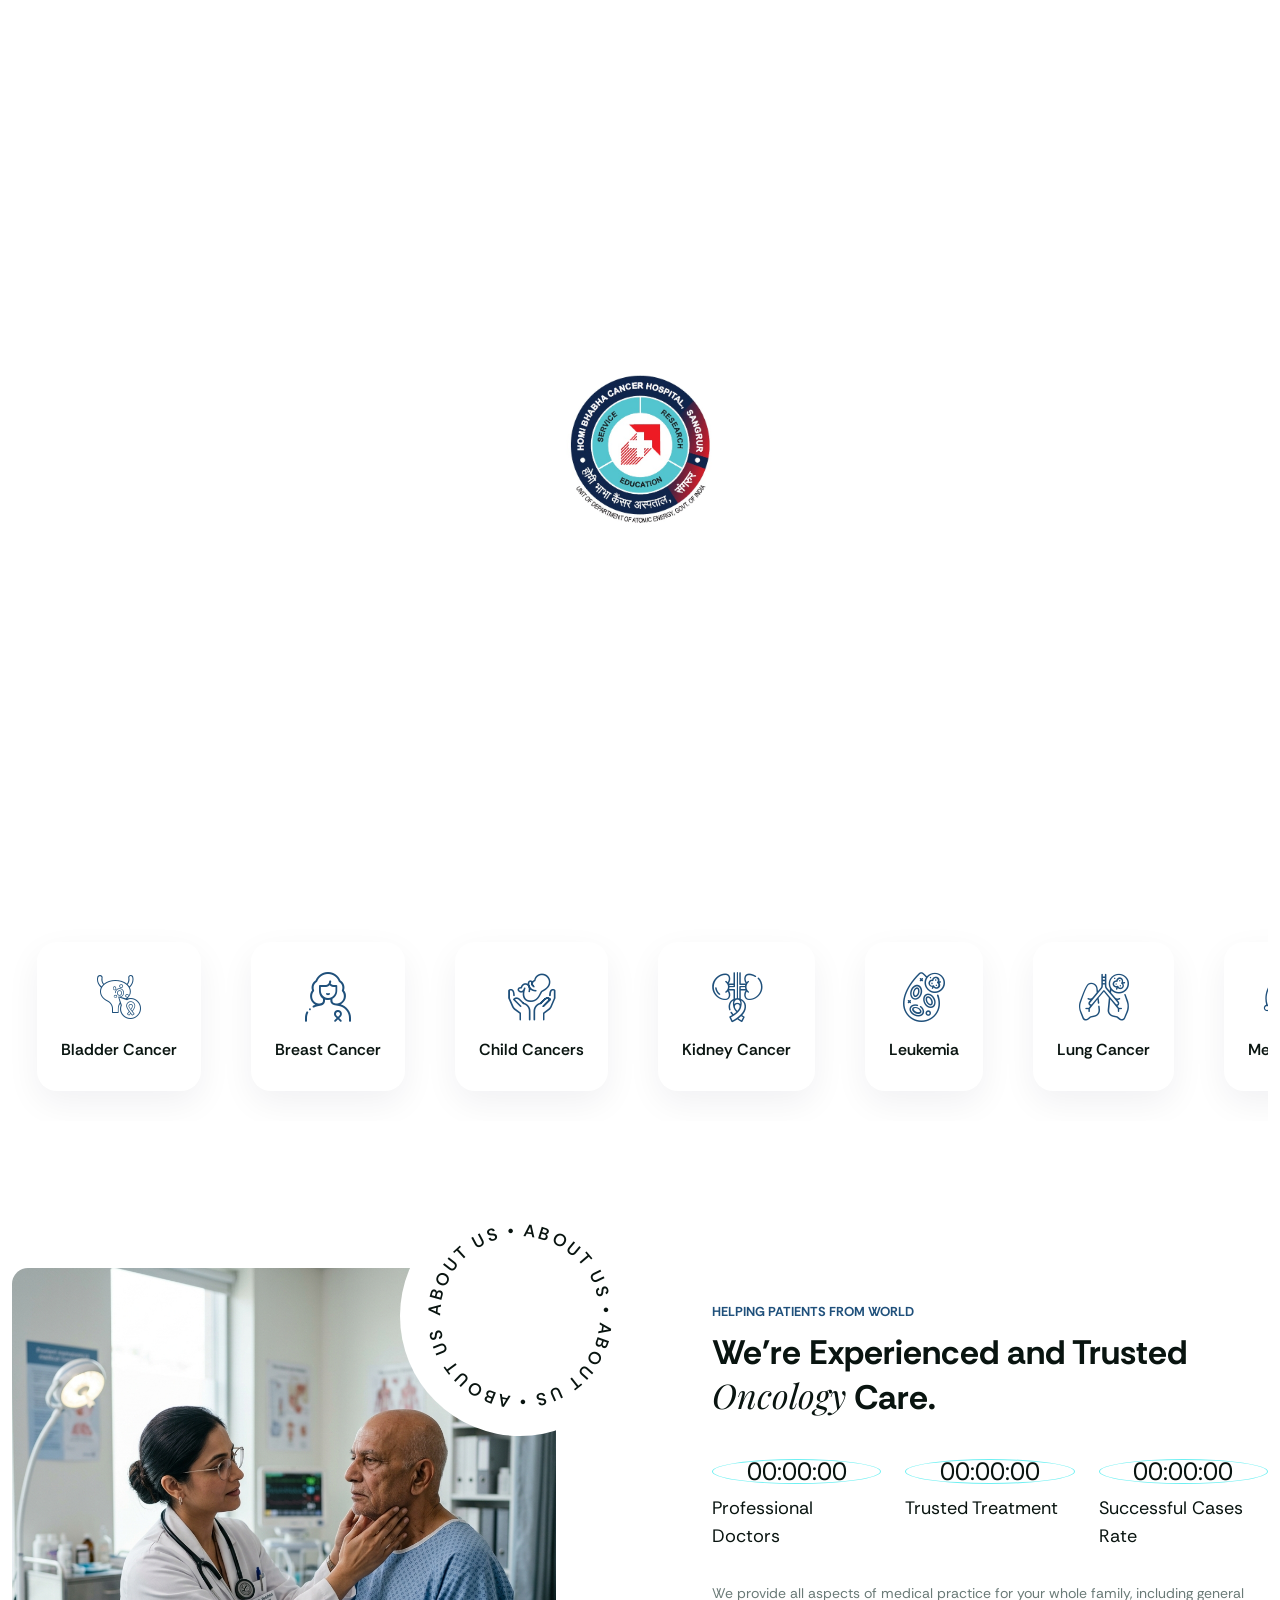
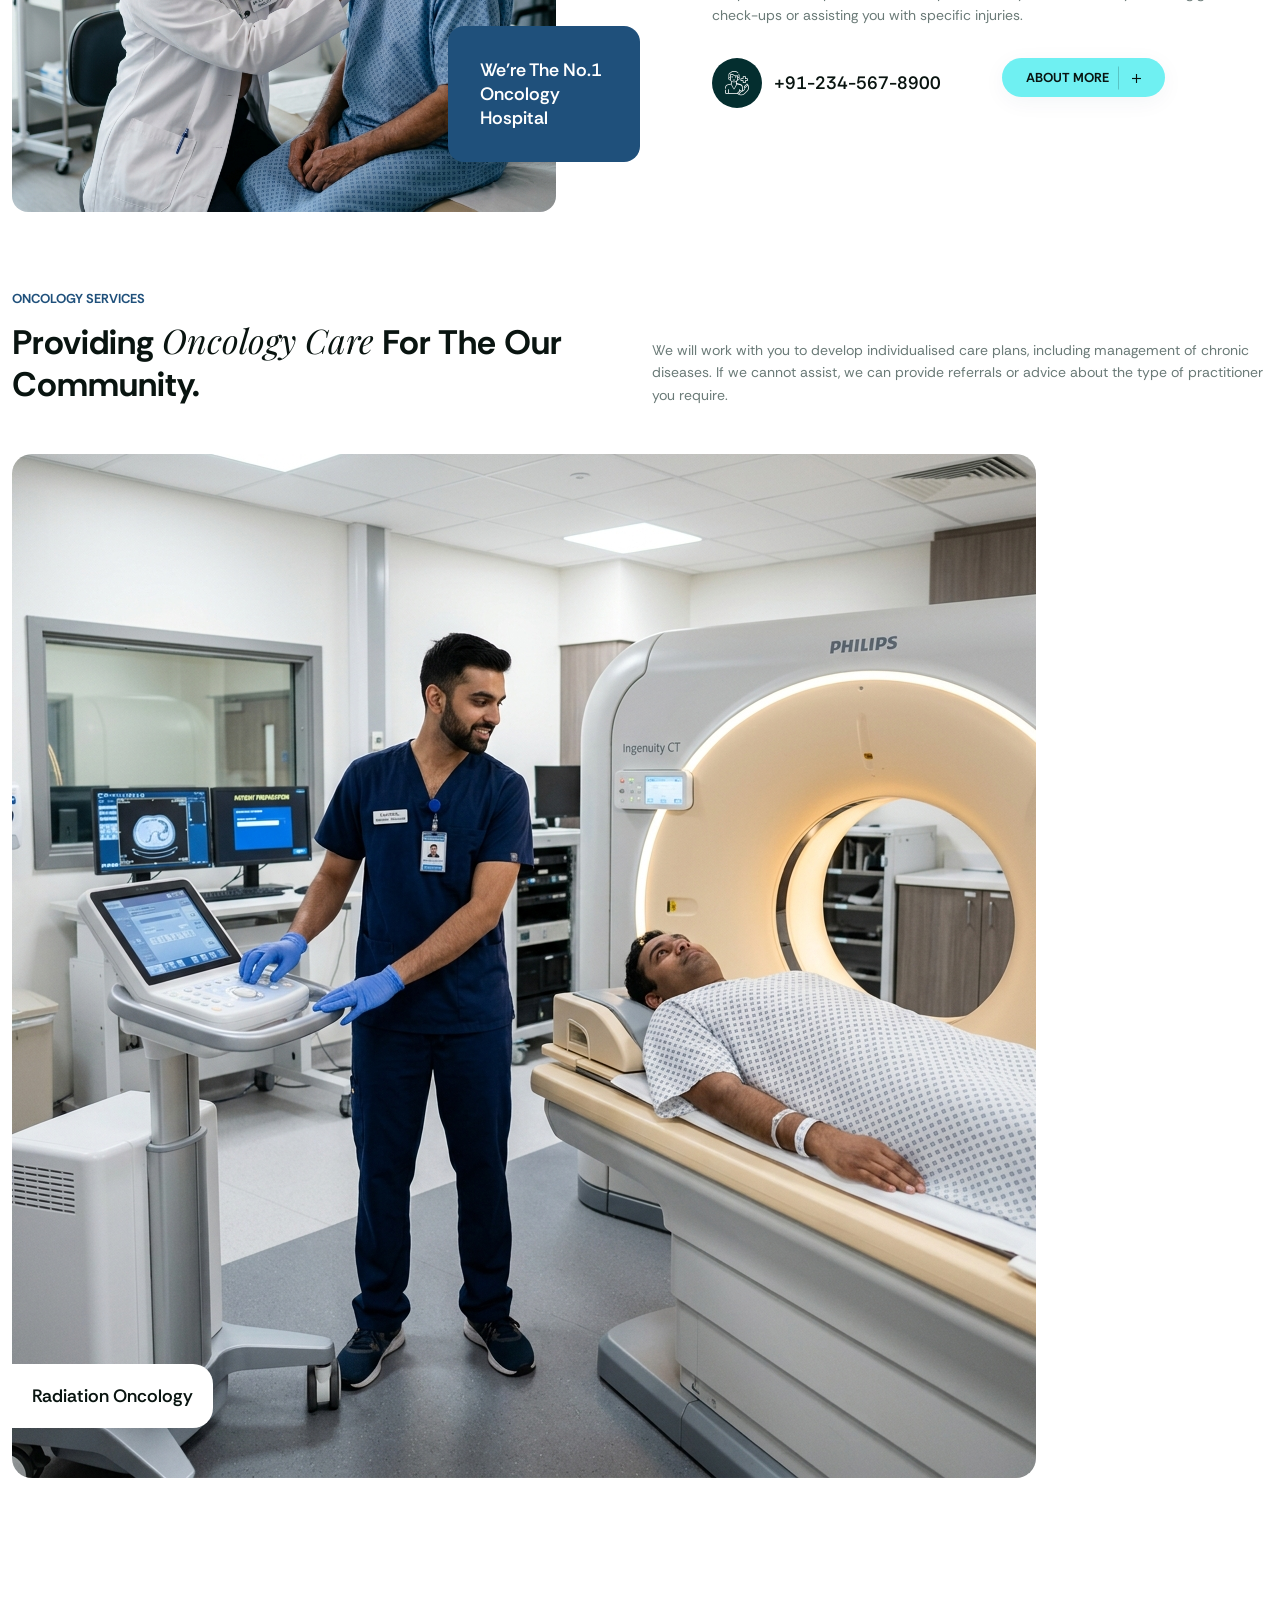
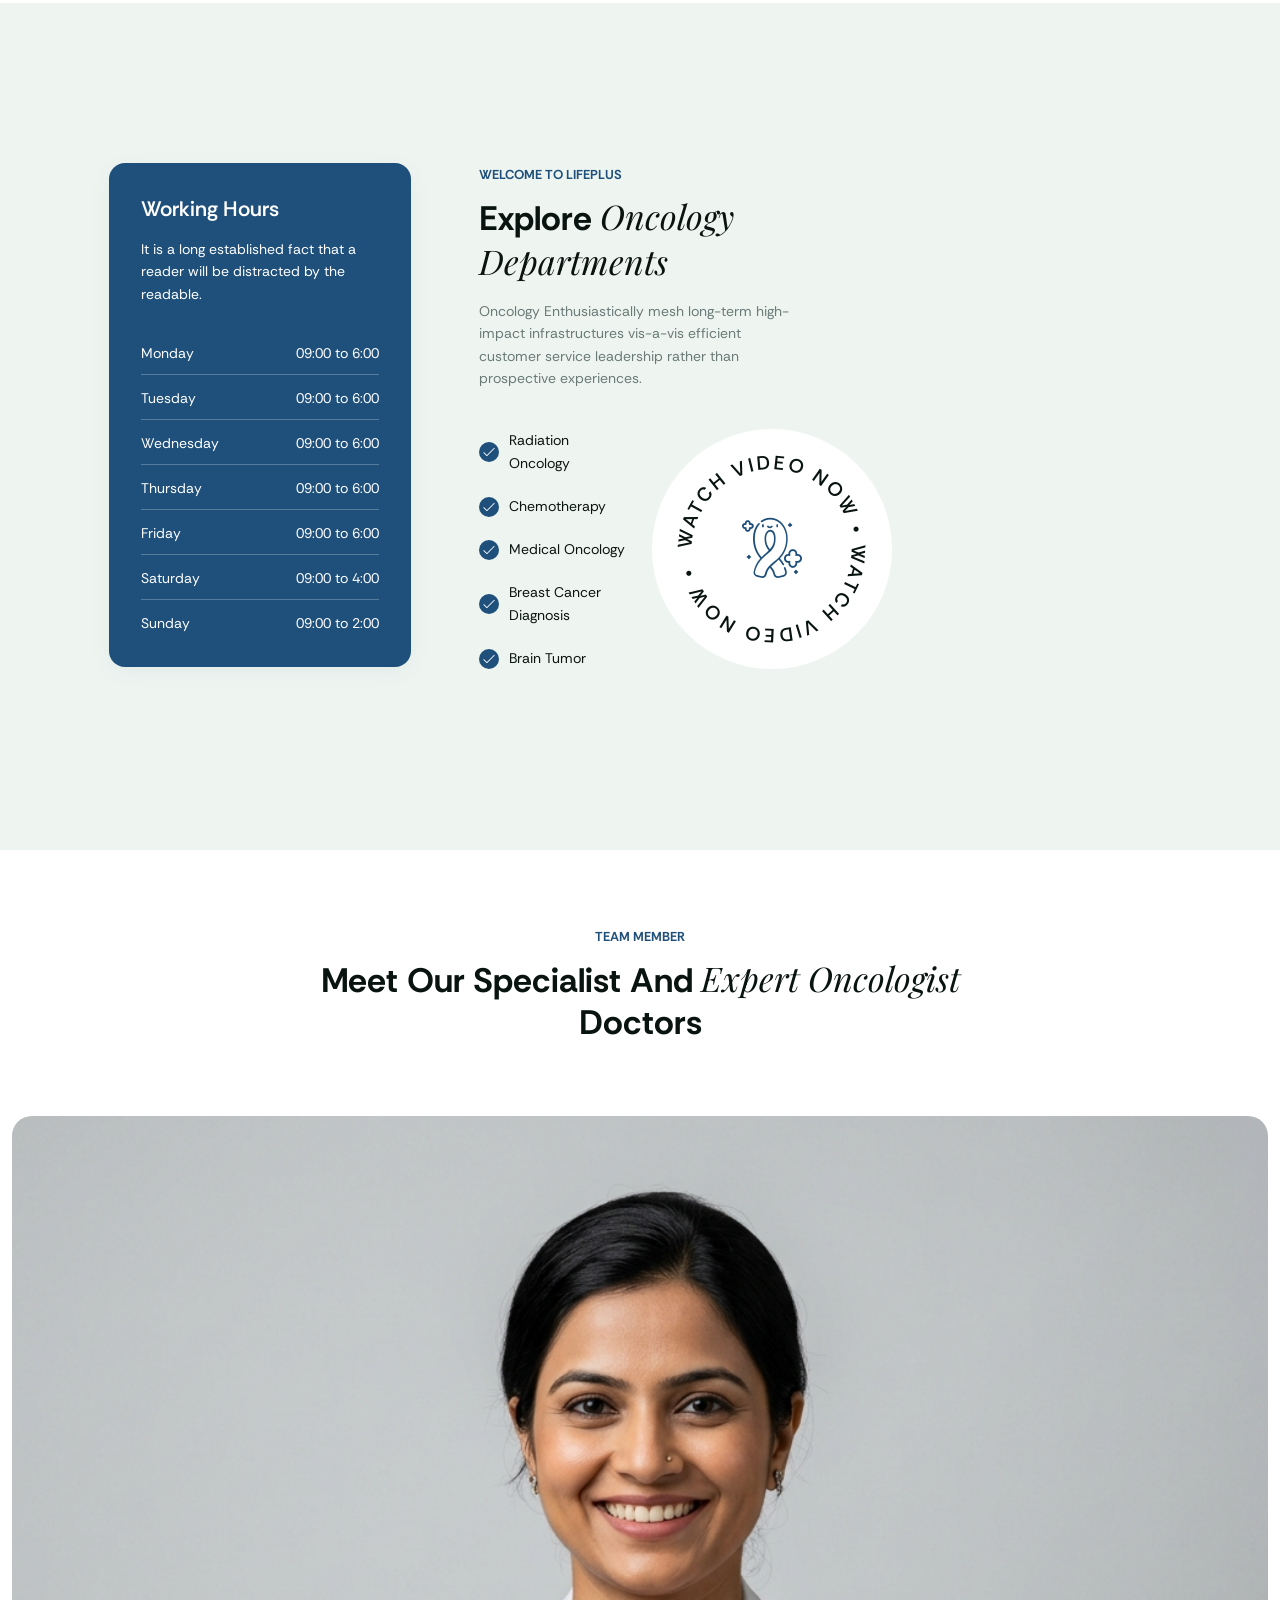
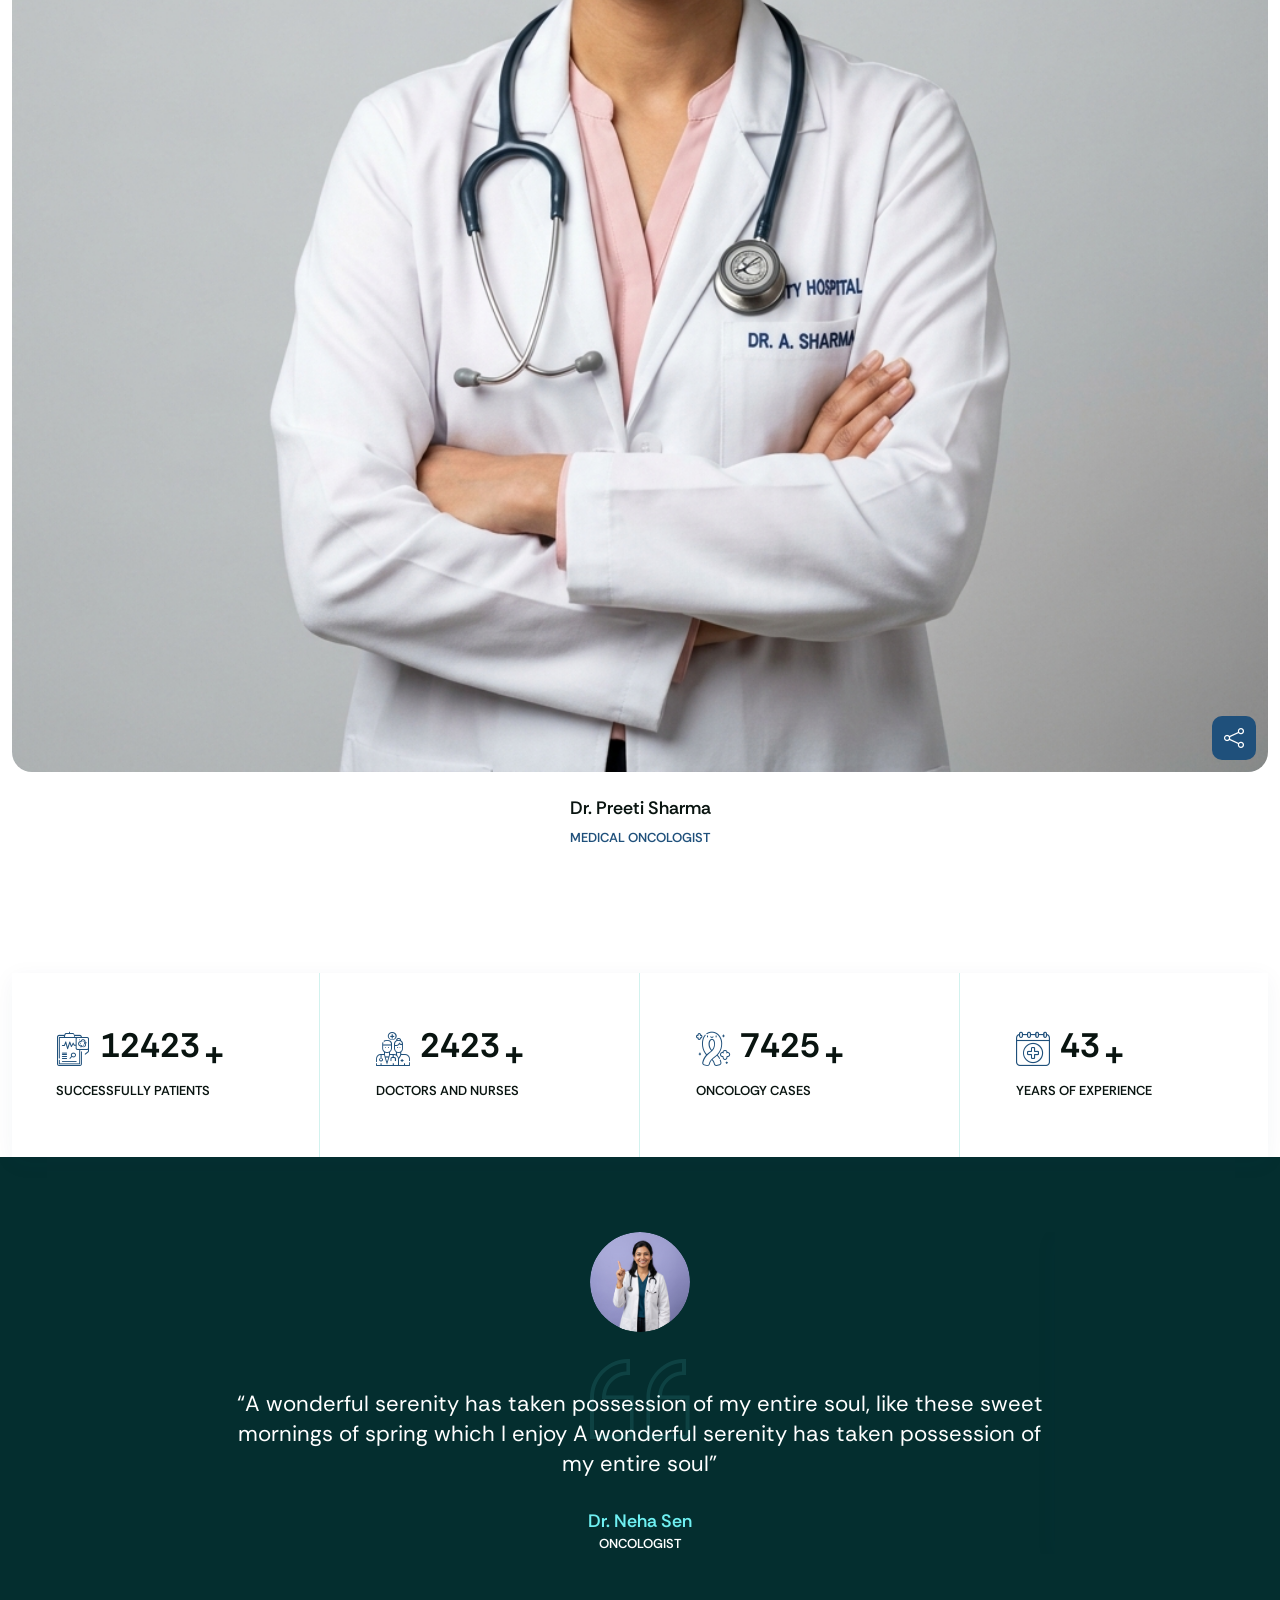
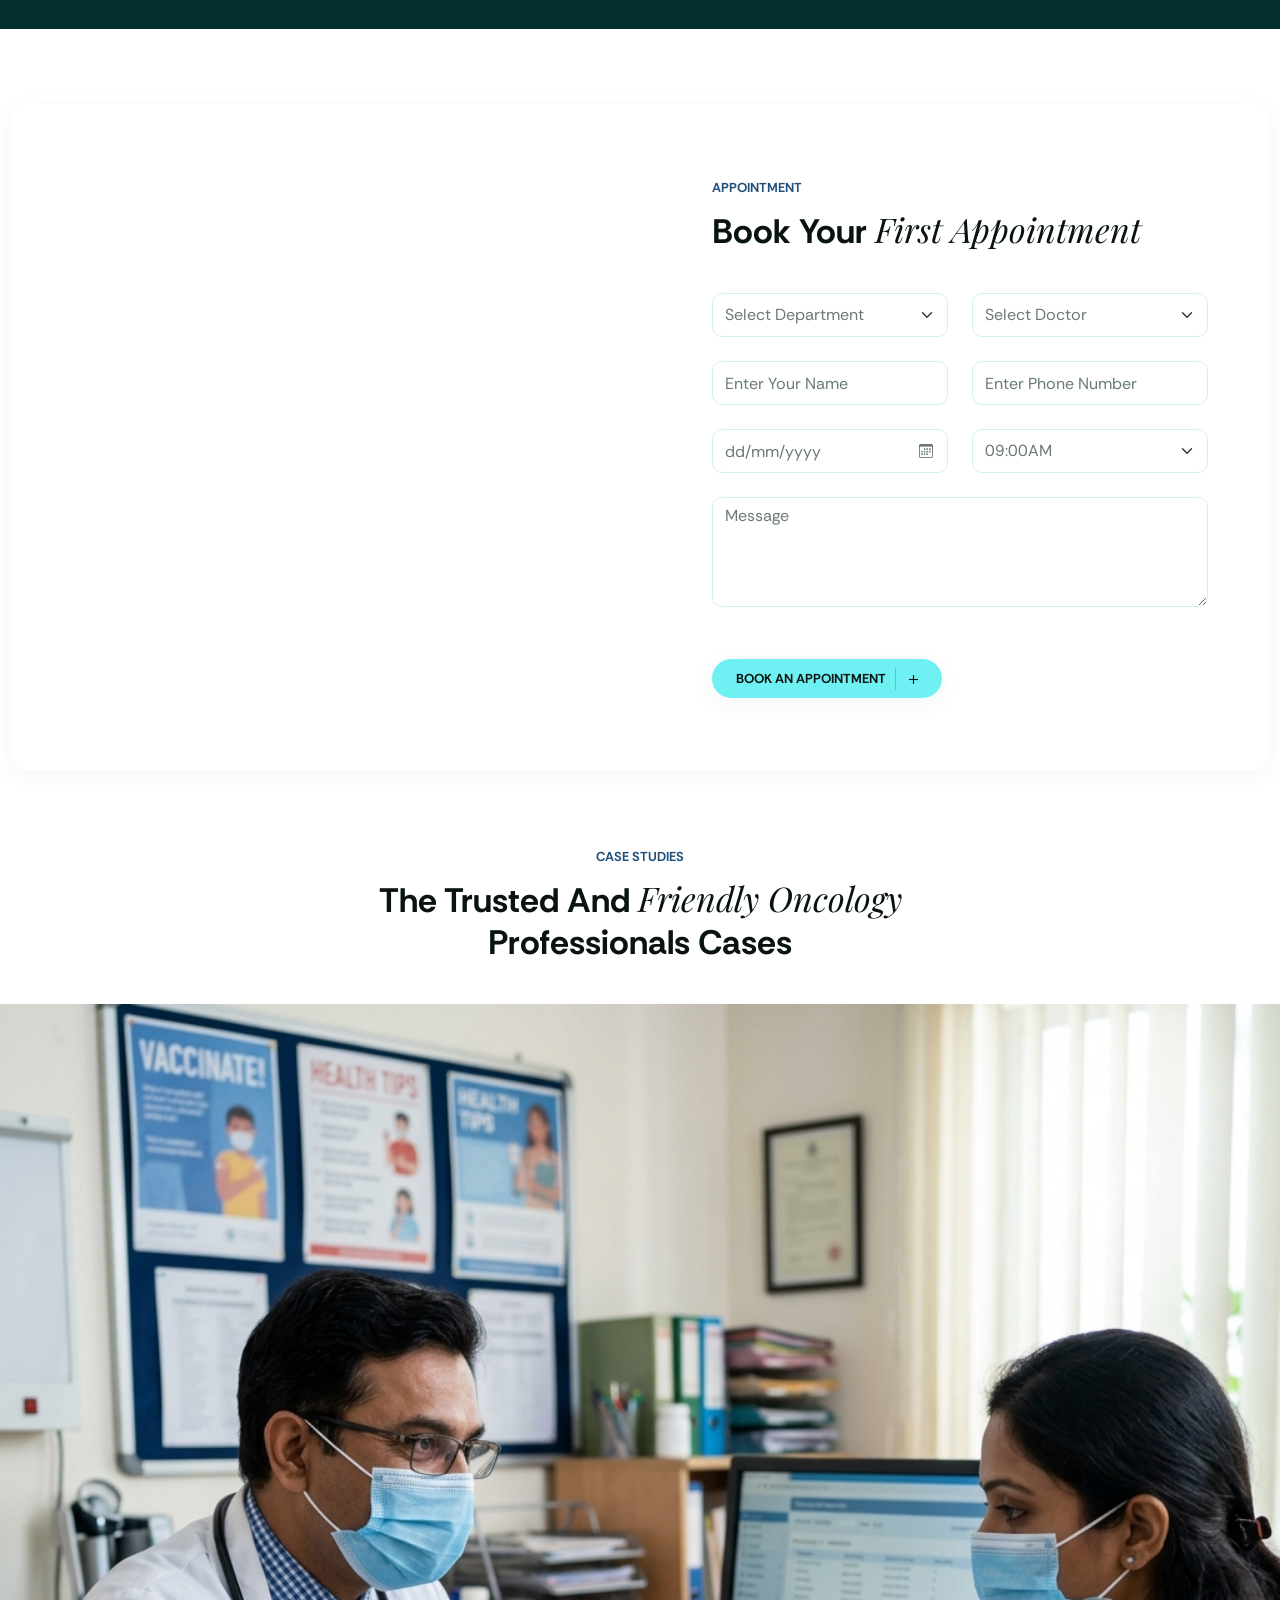
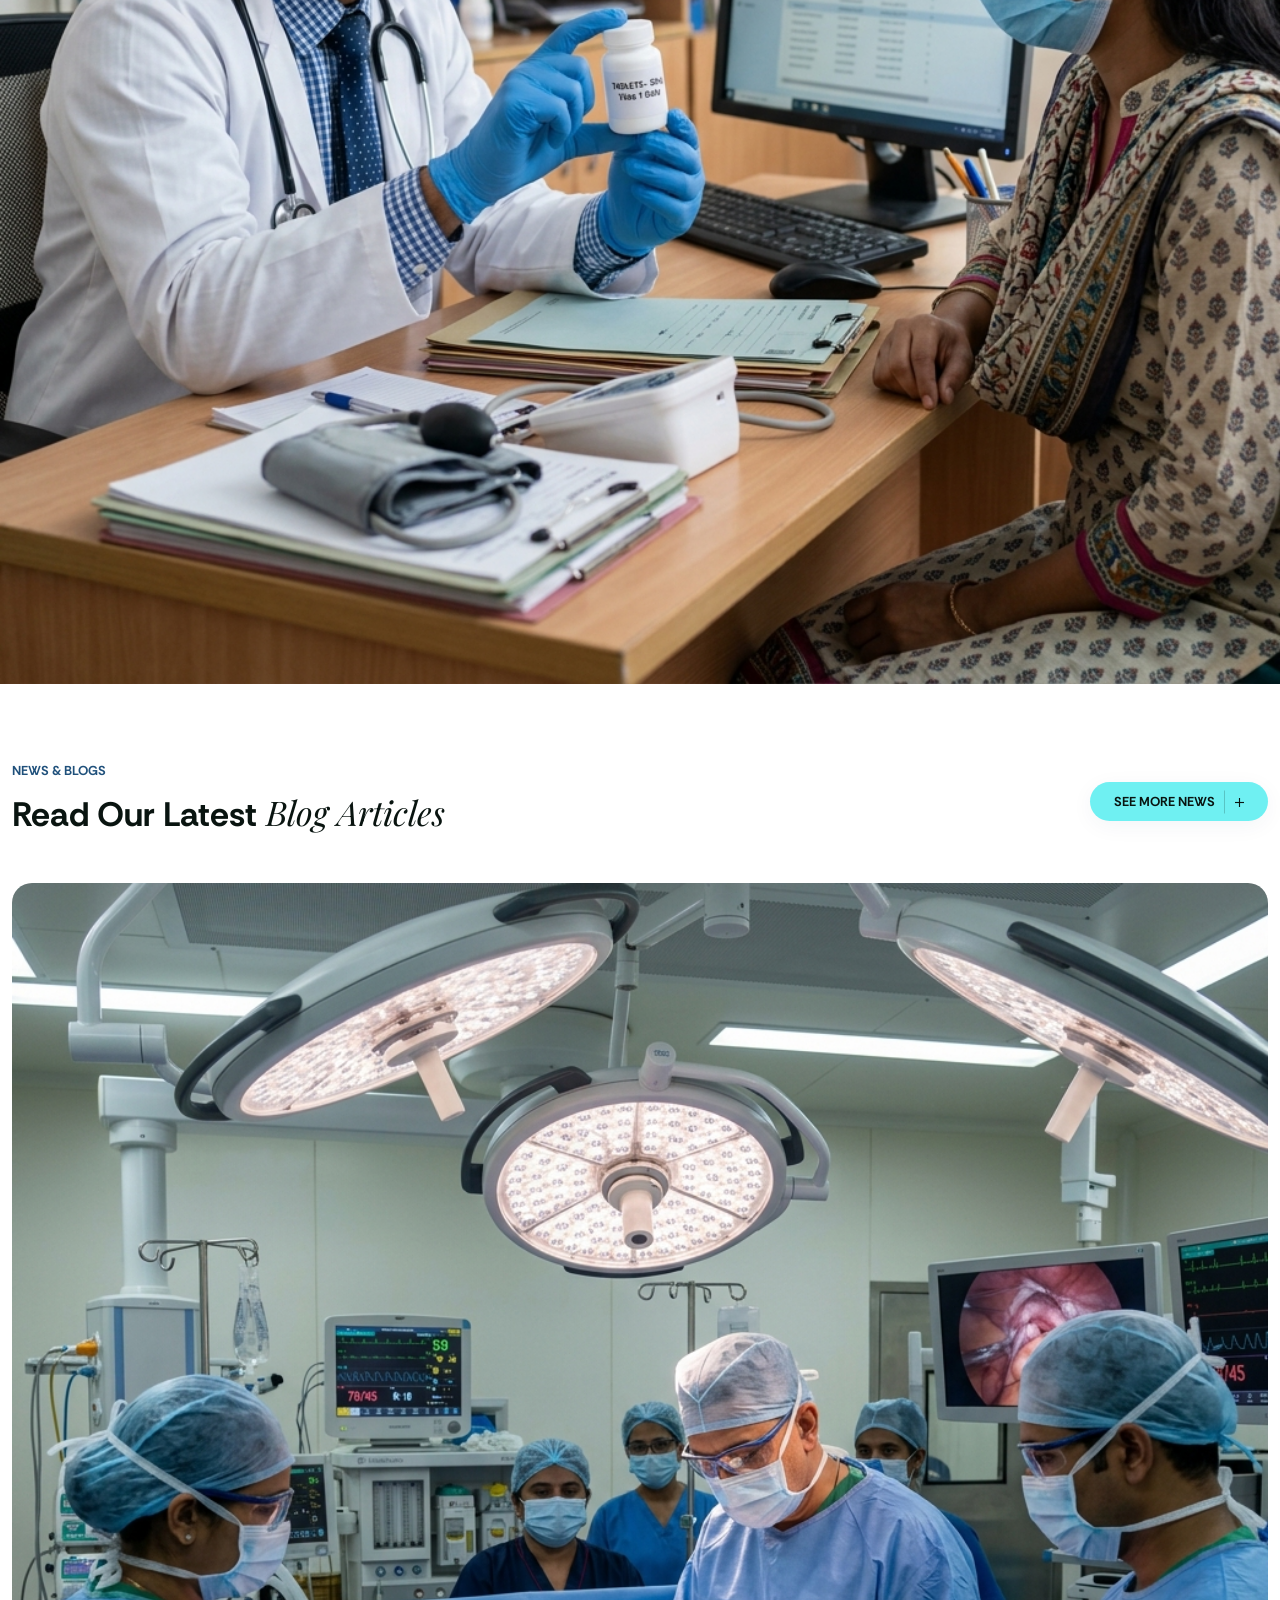
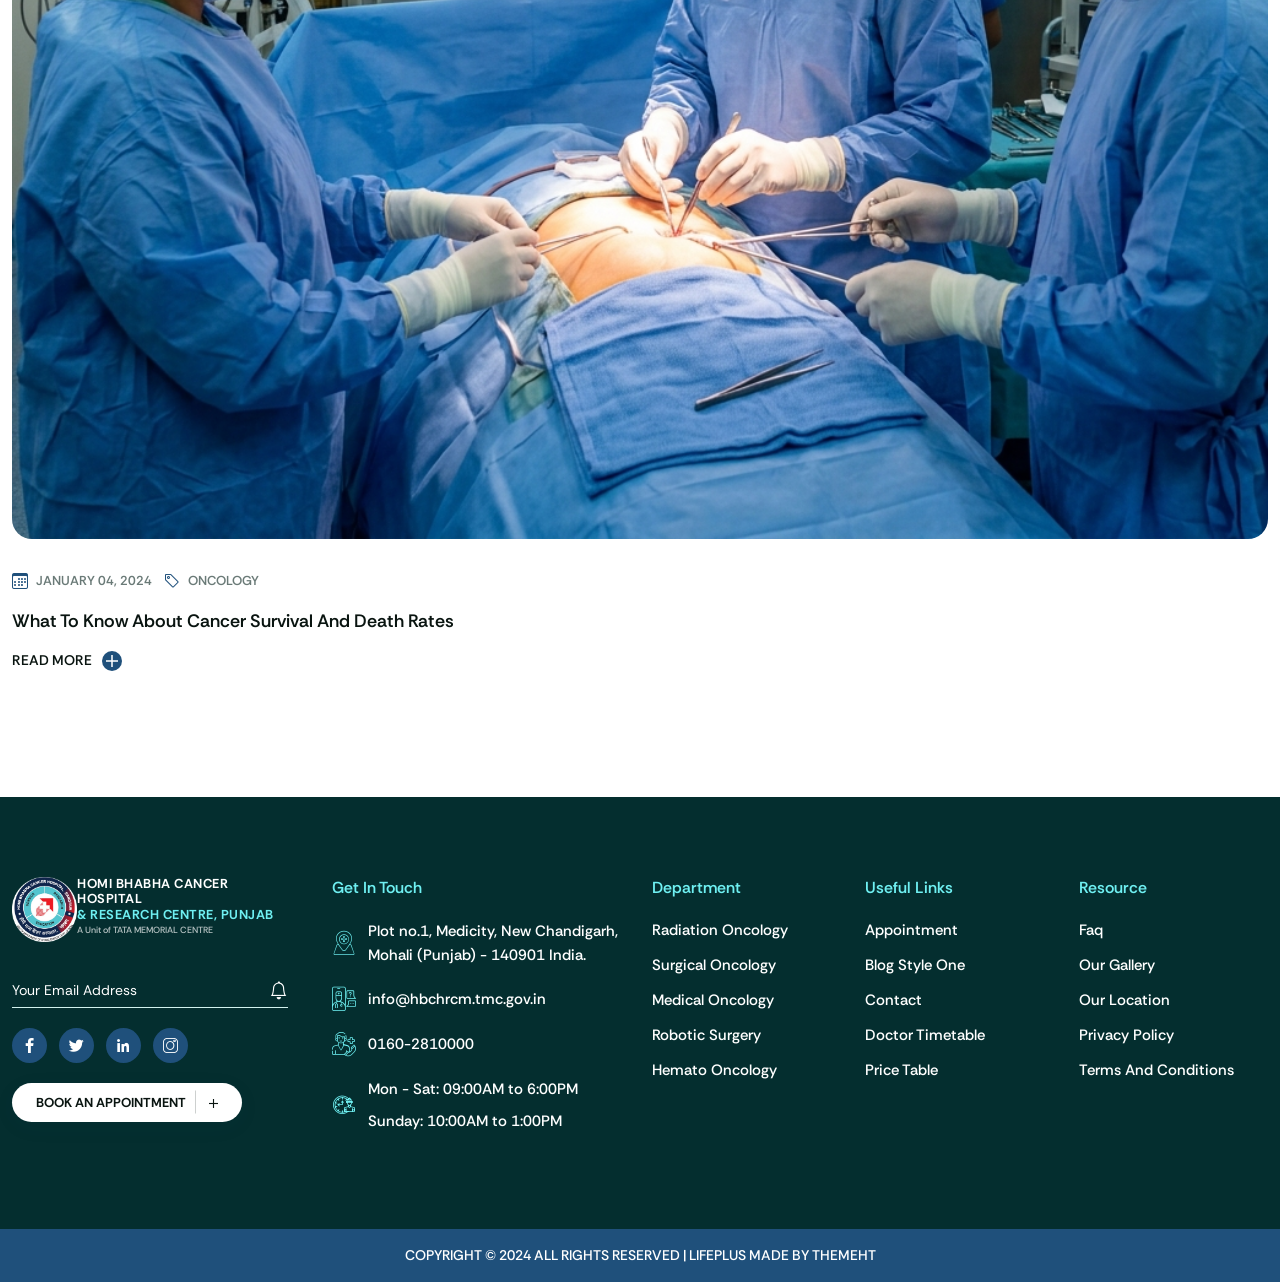
==== index.html @ 07ef8629 "img and name update" ====
<!DOCTYPE html>
<html lang="en">
<head>

<!-- meta tags -->
<meta charset="utf-8">
<meta name="keywords" content="bootstrap 5, premium, multipurpose, health, medical, hospital, doctor, nurse, cancer, oncology, rtl" />
<meta name="description" content="Oncology Medical & Healthcare HTML5 Template" />
<meta name="author" content="www.themeht.com" />
<meta name="viewport" content="width=device-width, initial-scale=1">

<!-- Title -->
<title>Lifeplus - Oncology Medical & Healthcare HTML5 Template</title>

<!-- Favicon Icon -->
<link rel="shortcut icon" href="images/favicon.png" />

<!-- inject css start -->

<!--== bootstrap -->
<link href="css/bootstrap.min.css" rel="stylesheet" type="text/css" />

<!--== bootstrap icons -->
<link href="css/bootstrap-icons.css" rel="stylesheet" type="text/css" />

<!--== lifeplus-icon -->
<link href="css/lifeplus-icon.css" rel="stylesheet" type="text/css" />

<!--== magnific-popup -->
<link href="css/magnific-popup.css" rel="stylesheet" type="text/css" />

<!--== odometer -->
<link href="css/odometer.css" rel="stylesheet" type="text/css" />

<!--== jquery-ui -->
<link href="css/jquery-ui.css" rel="stylesheet" type="text/css" />

<!--== swiper -->
<link href="css/swiper-bundle.min.css" rel="stylesheet" type="text/css" />

<!--== spacing -->
<link href="css/spacing.css" rel="stylesheet" type="text/css" />

<!--== base -->
<link href="css/base.css?v=8" rel="stylesheet" type="text/css" />

<!--== shortcodes -->
<link href="css/shortcodes.css?v=8" rel="stylesheet" type="text/css" />

<!--== theme-style -->
<link href="css/theme-style.css?v=8" rel="stylesheet" type="text/css" />

<!--== color-customizer -->
<link href="css/theme-color/color-5.css" data-style="styles" rel="stylesheet">
<link href="css/color-customize/color-customizer.css" rel="stylesheet" type="text/css" />

<!-- inject css end -->

</head>

<body>

<!-- page wrapper start -->

<div class="page-wrapper">
  
<!-- preloader start -->

<div id="ht-preloader">
  <div class="loader clear-loader">
    <img class="img-fluid" src="images/logo.png" alt="Loader Img">
  </div>
</div>
  
<!-- preloader end -->


<!--header start-->

<header id="site-header" class="header">
  <div class="header-top">
    <div class="container-fluid p-0">
      <div class="row align-items-center">
        <div class="col-lg-8 col-md-12">
          <div class="topbar-link">
            <ul class="list-inline">
              <li>
                <i class="flaticon-working-hours"></i>
                <span>Monday - Friday 09:00 to 6:00</span>
              </li>
              <li>
                <i class="flaticon-chat"></i>
                <a href="mailto:info@hbchrcm.tmc.gov.in">info@hbchrcm.tmc.gov.in</a>
              </li>
            </ul>
          </div>
        </div>
        <div class="col-lg-4 col-md-12 d-flex align-items-center justify-content-lg-end mt-3 mt-lg-0">
          <div class="search-icon me-3">
            <a id="search" href="javascript:void(0)">
              <i class="flaticon-search-1"></i>
            </a>
          </div>
          <div class="social-icons">
            <ul class="list-inline">
              <li>
                <a href="#">
                  <i class="flaticon-facebook-app-symbol"></i>
                </a>
              </li>
              <li>
                <a href="#">
                  <i class="flaticon-twitter"></i>
                </a>
              </li>
              <li>
                <a href="#">
                  <i class="flaticon-instagram"></i>
                </a>
              </li>
              <li>
                <a href="#">
                  <i class="flaticon-linkedin"></i>
                </a>
              </li>
            </ul>
          </div>
        </div>
      </div>
    </div>
  </div>
  <div id="header-wrap">
    <div class="container-fluid p-0">
      <div class="row">
        <!--menu start-->
        <div class="col">
          <nav class="navbar navbar-expand-lg">
            <a class="navbar-brand logo" href="index.html">
              <img class="img-fluid" src="images/logo.png" alt="Logo">
              <div class="logo-text-group">
                <div class="logo-title">HOMI BHABHA CANCER HOSPITAL</div>
                <div class="logo-subtitle">& RESEARCH CENTRE, PUNJAB</div>
                <div class="logo-desc">A Unit of TATA MEMORIAL CENTRE</div>
              </div>
            </a>
            <button class="navbar-toggler ht-toggler" type="button" data-bs-toggle="collapse" data-bs-target="#navbarNav" aria-expanded="false" aria-label="Toggle navigation">
              <svg width="100" height="100" viewBox="0 0 100 100">
                <path class="line line1" d="M 20,29.000046 H 80.000231 C 80.000231,29.000046 94.498839,28.817352 94.532987,66.711331 94.543142,77.980673 90.966081,81.670246 85.259173,81.668997 79.552261,81.667751 75.000211,74.999942 75.000211,74.999942 L 25.000021,25.000058"></path>
                <path class="line line2" d="M 20,50 H 80"></path>
                <path class="line line3" d="M 20,70.999954 H 80.000231 C 80.000231,70.999954 94.498839,71.182648 94.532987,33.288669 94.543142,22.019327 90.966081,18.329754 85.259173,18.331003 79.552261,18.332249 75.000211,25.000058 75.000211,25.000058 L 25.000021,74.999942"></path>
              </svg>
            </button>
            <div class="collapse navbar-collapse" id="navbarNav">
              <ul class="navbar-nav me-auto">
                <li class="nav-item">
                  <a class="nav-link active" href="index.html">Home</a>
                </li>
                
                <li class="nav-item dropdown dropdown-mega">
                  <a class="nav-link dropdown-toggle" href="#" data-bs-toggle="dropdown" data-bs-display="static">About Us</a>
                  <div class="dropdown-menu mega-menu p-4" style="width: 540px; left: 50%; transform: translateX(-50%);">
                    <div class="row">
                      <div class="col-4">
                        <h6 class="dropdown-header text-primary font-weight-bold p-0 mb-2" style="font-size: 11px;">Leadership</h6>
                        <ul class="list-unstyled">
                          <li><a class="dropdown-item p-1" href="#" style="font-size: 13px;">Director's Message</a></li>
                          <li><a class="dropdown-item p-1" href="#" style="font-size: 13px;">Governing Council</a></li>
                          <li><a class="dropdown-item p-1" href="#" style="font-size: 13px;">Collegium</a></li>
                          <li><a class="dropdown-item p-1" href="#" style="font-size: 13px;">Affiliations</a></li>
                        </ul>
                      </div>
                      <div class="col-4">
                        <h6 class="dropdown-header text-primary font-weight-bold p-0 mb-2" style="font-size: 11px;">Governance</h6>
                        <ul class="list-unstyled">
                          <li><a class="dropdown-item p-1" href="#" style="font-size: 13px;">Vigilance</a></li>
                          <li><a class="dropdown-item p-1" href="#" style="font-size: 13px;">RTI Act</a></li>
                          <li><a class="dropdown-item p-1" href="#" style="font-size: 13px;">Statutory Docs</a></li>
                          <li><a class="dropdown-item p-1" href="#" style="font-size: 13px;">Hospital Registration</a></li>
                        </ul>
                      </div>
                      <div class="col-4">
                        <h6 class="dropdown-header text-primary font-weight-bold p-0 mb-2" style="font-size: 11px;">Committees</h6>
                        <ul class="list-unstyled">
                          <li><a class="dropdown-item p-1" href="#" style="font-size: 13px;">ICC Committee</a></li>
                          <li><a class="dropdown-item p-1" href="#" style="font-size: 13px;">Liaison Officer</a></li>
                          <li><a class="dropdown-item p-1" href="#" style="font-size: 13px;">Annual Reports</a></li>
                          <li><a class="dropdown-item p-1" href="#" style="font-size: 13px;">APR Reports</a></li>
                        </ul>
                      </div>
                    </div>
                  </div>
                </li>
                
                <li class="nav-item dropdown dropdown-mega">
                  <a class="nav-link dropdown-toggle" href="#" data-bs-toggle="dropdown" data-bs-display="static">Portal</a>
                  <div class="dropdown-menu mega-menu p-4" style="width: 750px; left: 50%; transform: translateX(-50%);">
                    <div class="row">
                      <div class="col-3">
                        <h6 class="dropdown-header text-primary font-weight-bold p-0 mb-2" style="font-size: 11px;">Emergency & Contact</h6>
                        <ul class="list-unstyled">
                          <li><a class="dropdown-item p-1" href="#" style="font-size: 13px;">Casualty Facility</a></li>
                          <li><a class="dropdown-item p-1" href="#" style="font-size: 13px;">Location & Contact</a></li>
                          <li><a class="dropdown-item p-1" href="#" style="font-size: 13px;">DMG Doctor List</a></li>
                          <li><a class="dropdown-item p-1" href="#" style="font-size: 13px;">Departments</a></li>
                        </ul>
                      </div>
                      <div class="col-3">
                        <h6 class="dropdown-header text-primary font-weight-bold p-0 mb-2" style="font-size: 11px;">OPD Services</h6>
                        <ul class="list-unstyled">
                          <li><a class="dropdown-item p-1" href="#" style="font-size: 13px;">OPD Timings</a></li>
                          <li><a class="dropdown-item p-1" href="#" style="font-size: 13px;">Process Flow</a></li>
                          <li><a class="dropdown-item p-1" href="#" style="font-size: 13px;">Online Registration</a></li>
                          <li><a class="dropdown-item p-1" href="#" style="font-size: 13px;">Appointments</a></li>
                          <li><a class="dropdown-item p-1" href="#" style="font-size: 13px;">Teleconsultation</a></li>
                          <li><a class="dropdown-item p-1" href="#" style="font-size: 13px;">Expert Opinion</a></li>
                        </ul>
                      </div>
                      <div class="col-3">
                        <h6 class="dropdown-header text-primary font-weight-bold p-0 mb-2" style="font-size: 11px;">Indoor Services</h6>
                        <ul class="list-unstyled">
                          <li><a class="dropdown-item p-1" href="#" style="font-size: 13px;">Bed Strength</a></li>
                          <li><a class="dropdown-item p-1" href="#" style="font-size: 13px;">Admission Process</a></li>
                          <li><a class="dropdown-item p-1" href="#" style="font-size: 13px;">Discharge Process</a></li>
                          <li><a class="dropdown-item p-1" href="#" style="font-size: 13px;">Billing Cycle</a></li>
                          <li><a class="dropdown-item p-1" href="#" style="font-size: 13px;">Chemotherapy</a></li>
                          <li><a class="dropdown-item p-1" href="#" style="font-size: 13px;">Radiation Therapy</a></li>
                        </ul>
                      </div>
                      <div class="col-3">
                        <h6 class="dropdown-header text-primary font-weight-bold p-0 mb-2" style="font-size: 11px;">Diagnostics & Rx</h6>
                        <ul class="list-unstyled">
                          <li><a class="dropdown-item p-1" href="#" style="font-size: 13px;">Operation Theatres</a></li>
                          <li><a class="dropdown-item p-1" href="#" style="font-size: 13px;">Radiology & IR</a></li>
                          <li><a class="dropdown-item p-1" href="#" style="font-size: 13px;">Nuclear Medicine</a></li>
                          <li><a class="dropdown-item p-1" href="#" style="font-size: 13px;">Laboratories</a></li>
                          <li><a class="dropdown-item p-1" href="#" style="font-size: 13px;">Pharmacy</a></li>
                        </ul>
                      </div>
                    </div>
                  </div>
                </li>
                
                <li class="nav-item">
                  <a class="nav-link" href="#services-section">Services</a>
                </li>
                
                <li class="nav-item dropdown">
                  <a class="nav-link dropdown-toggle" href="#" data-bs-toggle="dropdown" data-bs-display="static">Academics</a>
                  <ul class="dropdown-menu" style="min-width: 260px;">
                    <li><a class="dropdown-item" href="#" style="text-transform: none;">About Academics Department</a></li>
                    <li><a class="dropdown-item" href="#" style="text-transform: none;">Academics Committee</a></li>
                    <li><a class="dropdown-item" href="#" style="text-transform: none;">Anti-Ragging Committee</a></li>
                    <li><a class="dropdown-item" href="#" style="text-transform: none;">Institutional Ethics Committee</a></li>
                    <li><a class="dropdown-item" href="#" style="text-transform: none;">Affiliated University</a></li>
                    <li><a class="dropdown-item" href="#" style="text-transform: none;">NMC India Attendance</a></li>
                    <li><a class="dropdown-item" href="#" style="text-transform: none;">Stipend Details Mullanpur</a></li>
                    <li><a class="dropdown-item" href="#" style="text-transform: none;">Stipend Details Sangrur</a></li>
                  </ul>
                </li>
                
                <li class="nav-item">
                  <a class="nav-link" href="#">Tenders</a>
                </li>
                
                <li class="nav-item">
                  <a class="nav-link" href="#contact-section">Contact</a>
                </li>
              </ul>
            </div>
            <div class="right-nav align-items-center d-flex justify-content-end">
              <div class="header-media">
                <ul class="list-inline mb-0">
                  <li>
                    <i class="flaticon-doctor-consultation"></i>
                    <h6>Call Now</h6>
                    <a href="tel:0160-2810000">0160-2810000</a>
                  </li>
                </ul>
              </div>
              <a class="themeht-btn primary-btn" href="appointment.html">
                <span>Book Appointment </span>
                <i class="flaticon-plus"></i>
              </a>
            </div>
          </nav>
        </div>
        <!--menu end-->
      </div>
    </div>
  </div>
</header>
<div class="search-input" id="search-input-box">
  <div class="search-inner-box">
    <div class="container">
      <div class="row justify-content-center">
        <div class="col-lg-6">
          <form role="search" class="search-form d-flex justify-content-between search-inner">
            <label>
              <input type="search" class="search-field" placeholder="Search Here" value="" name="s" />
            </label>
            <button type="submit" class="search-submit">
              <i class="bi bi-search"></i>
            </button>
            <span class="bi bi-x close-search" id="close-search" title="Close Search"></span>
          </form>
        </div>
      </div>
    </div>
  </div>
</div>

<!--header end-->


<!--banner start-->

<section class="p-0">
  <div class="swiper banner-swiper banner-slider banner-one">
    <div class="swiper-wrapper">
      <div class="swiper-slide">
        <div class="banner-content">
          <div class="container-fluid px-lg-10">
            <div class="row">
              <div class="col-lg-6 col-12">
                <div class="rounded h-100 mobile-bg-img" data-bg-img="images/banner/02.jpg"></div>
              </div>
              <div class="col-lg-6 col-12 mt-5 mt-lg-0">
                <div class="banner-text theme-bg rounded">
                  <h1 class="mb-4 text-white">Take Care Of <span>Cancer Health</span> Treatment </h1>
                  <p class="text-white">A wonderful serenity has taken possession of my entire soul, like these sweet mornings of spring which I enjoy with my whole heart.&nbsp;</p>
                  <div class="btn-box mt-5">
                    <a class="themeht-btn white-btn" href="doctor-style-01.html">
                      <span>Find A Doctor</span>
                      <i class="flaticon-plus"></i>
                    </a>
                  </div>
                </div>
              </div>              
            </div>
          </div>
        </div>
      </div>
      <div class="swiper-slide">
        <div class="banner-content">
          <div class="container-fluid px-lg-10">
            <div class="row">
              <div class="col-lg-6 col-12">
                <div class="rounded h-100 mobile-bg-img" data-bg-img="images/banner/01.jpg"></div>
              </div>
              <div class="col-lg-6 col-12 mt-5 mt-lg-0">
                <div class="banner-text theme-bg rounded">
                  <h1 class="mb-4 text-white">Professional <span>Oncology Treatment</span> Hospital </h1>
                  <p class="text-white">A wonderful serenity has taken possession of my entire soul, like these sweet mornings of spring which I enjoy with my whole heart.&nbsp;</p>
                  <div class="btn-box mt-5">
                    <a class="themeht-btn white-btn" href="doctor-style-01.html">
                      <span>Find A Doctor</span>
                      <i class="flaticon-plus"></i>
                    </a>
                  </div>
                </div>
              </div>              
            </div>
          </div>
        </div>
      </div>
    </div>
    <div id="banner-swiper-button-next" class="swiper-button-next"></div>
    <div id="banner-swiper-button-prev" class="swiper-button-prev"></div>
  </div>
</section>

<!--banner end-->


<!--body content start-->

<div class="page-content">

<!--marquee start-->

<section>
  <div class="container">
    <div class="row justify-content-center text-center">
      <div class="col-lg-8 col-xl-7">
        <div class="theme-title ht-split-text">
          <h6>What We Do</h6>
          <h2 data-splitting="chars">Types of Cancer <span class="title-text">Specialty And Health</span> Care Services</h2>
        </div>
      </div>
    </div>
    <div class="row">
      <div class="col">
        <div class="swiper marquee-swiper">
          <div class="swiper-wrapper">
            <div class="swiper-slide">
              <div class="marquee-icon-box">
                <i class="flaticon flaticon-bladder"></i>
                <h5>Bladder Cancer</h5>
              </div>
            </div>
            <div class="swiper-slide">
              <div class="marquee-icon-box">
                <i class="flaticon flaticon-breast-cancer"></i>
                <h5>Breast Cancer</h5>
              </div>
            </div>
            <div class="swiper-slide swiper-slide-active">
              <div class="marquee-icon-box">
                <i class="flaticon flaticon-pediatrics"></i>
                <h5>Child Cancers</h5>
              </div>
            </div>
            <div class="swiper-slide swiper-slide-next">
              <div class="marquee-icon-box">
                <i class="flaticon flaticon-kidney-cancer"></i>
                <h5>Kidney Cancer</h5>
              </div>
            </div>
            <div class="swiper-slide">
              <div class="marquee-icon-box">
                <i class="flaticon flaticon-leukemia"></i>
                <h5>Leukemia</h5>
              </div>
            </div>
            <div class="swiper-slide">
              <div class="marquee-icon-box">
                <i class="flaticon flaticon-lung"></i>
                <h5>Lung Cancer</h5>
              </div>
            </div>
            <div class="swiper-slide">
              <div class="marquee-icon-box">
                <i class="flaticon flaticon-cancer-cell"></i>
                <h5>Metastatic</h5>
              </div>
            </div>
            <div class="swiper-slide">
              <div class="marquee-icon-box">
                <i class="flaticon flaticon-dermatoscope"></i>
                <h5>Melanoma</h5>
              </div>
            </div>
            <div class="swiper-slide">
              <div class="marquee-icon-box">
                <i class="flaticon flaticon-pancreatitis"></i>
                <h5>Pancreatic</h5>
              </div>
            </div>
            <div class="swiper-slide">
              <div class="marquee-icon-box">
                <i class="flaticon flaticon-prostate"></i>
                <h5>Prostate Cancer</h5>
              </div>
            </div>
            <div class="swiper-slide">
              <div class="marquee-icon-box">
                <i class="flaticon flaticon-thyroid"></i>
                <h5>Thyroid Cancer</h5>
              </div>
            </div>
            <div class="swiper-slide">
              <div class="marquee-icon-box">
                <i class="flaticon flaticon-uterine"></i>
                <h5>Uterine Cancer</h5>
              </div>
            </div>
            <div class="swiper-slide">
              <div class="marquee-icon-box">
                <i class="flaticon flaticon-brain"></i>
                <h5>Brain Tumor</h5>
              </div>
            </div>
          </div>
        </div>
      </div>
    </div>
  </div>
</section>

<!--marquee end-->


<!--about start-->

<section class="py-0">
  <div class="container">
    <div class="row align-items-center">
      <div class="col-lg-6 position-relative">
        <div class="about-text round-text">
          <svg version="1.1" xmlns="http://www.w3.org/2000/svg" xmlns:xlink="http://www.w3.org/1999/xlink" x="0px" y="0px" width="100%" height="100%" viewBox="0 0 180 180" enable-background="new 0 0 180 180" xml:space="preserve">
            <defs>
              <path id="circlePath2" d="M 90, 90 m -60, 0 a 60,60 0 0,1 120,0 a 60,60 0 0,1 -120,0 "></path>
            </defs>
            <circle cx="90" cy="90" r="75" fill="none"></circle>
            <g>
              <use xlink:href="#circlePath2" fill="none"></use>
              <text>
                <textPath xlink:href="#circlePath2">About Us • About Us • About Us • About Us •</textPath>
              </text>
            </g>
          </svg>
        </div>
        <div class="mt-10 pe-10 ht-img-effect">
          <div class="ht-img-effect-image">
            <img class="img-fluid w-100 rounded" src="images/about/01.jpg" alt="">
          </div>
        </div>
        <div class="about-text2 theme-bg rounded p-5 d-inline-block">
          <h4 class="text-white mb-0">We're The No.1 Oncology Hospital</h4>
        </div>
      </div>
      <div class="col-lg-6 ps-lg-10 mt-5 mt-lg-0">
        <div class="theme-title ht-split-text">
          <h6>Helping Patients From World</h6>
          <h2 data-splitting="chars">We're Experienced and Trusted <span class="title-text">Oncology</span> Care. </h2>
        </div>
        <div class="row">
          <div class="col-md-4">
            <div class="ht-rounded-skill">
              <div class="rounded-skill" data-circle-startTime=0 data-circle-maxValue="70" data-circle-dialWidth=5 data-circle-type="progress">
                <div class="skill-bg">
                  <div class="skill-num">00:00:00</div>
                </div>
              </div>
              <span class="skill-title">Professional Doctors</span>
            </div>
          </div>
          <div class="col-md-4 mt-5 mt-md-0">
            <div class="ht-rounded-skill">
              <div class="rounded-skill" data-circle-startTime=0 data-circle-maxValue="80" data-circle-dialWidth=5 data-circle-type="progress">
                <div class="skill-bg">
                  <div class="skill-num">00:00:00</div>
                </div>
              </div>
              <span class="skill-title">Trusted Treatment</span>
            </div>
          </div>
          <div class="col-md-4 mt-5 mt-md-0">
            <div class="ht-rounded-skill">
              <div class="rounded-skill" data-circle-startTime=0 data-circle-maxValue="95" data-circle-dialWidth=5 data-circle-type="progress">
                <div class="skill-bg">
                  <div class="skill-num">00:00:00</div>
                </div>
              </div>
              <span class="skill-title">Successful Cases Rate</span>
            </div>
          </div>
        </div>
        <p class="my-5">We provide all aspects of medical practice for your whole family, including general check-ups or assisting you with specific injuries.</p>
        <div class="row">
          <div class="col-md-6">
            <div class="call-media">
              <i class="flaticon-doctor-consultation"></i>
              <a href="tel:+91-234-567-8900">+91-234-567-8900</a>
            </div>
          </div>
          <div class="col-md-6">
            <a href="about-us.html" class="themeht-btn primary-btn">
              <span>About More</span>
              <i class="flaticon-plus"></i>
            </a>
          </div>
        </div>
      </div>
    </div>
  </div>
</section>

<!--about end-->


<!--service end-->

<section id="services-section">
  <div class="container">
    <div class="row align-items-end mb-7">
      <div class="col-lg-6">
        <div class="theme-title ht-split-text mb-0">
          <h6>Oncology Services</h6>
          <h2 class="mb-0" data-splitting="chars">Providing <span class="title-text">Oncology Care</span> For The Our Community.</h2>
        </div>
      </div>
      <div class="col-lg-6 mt-4 mt-lg-0">
        <p class="mb-0">We will work with you to develop individualised care plans, including management of chronic diseases. If we cannot assist, we can provide referrals or advice about the type of practitioner you require.</p>
      </div>
    </div>
    <div class="row">
      <div class="col">
        <div class="swiper service-swiper service-swiper3">
          <div class="swiper-wrapper">
            <div class="swiper-slide swiper-slide-active">
              <div class="service-item style-3">
                <div class="service-image">
                  <img src="images/services/06.jpg" class="img-fluid" alt="">
                </div>
                <div class="service-title">
                  <h4>
                    <a href="radiation-oncology.html">Radiation Oncology</a>
                  </h4>
                </div>
              </div>
            </div>
            <div class="swiper-slide swiper-slide-next">
              <div class="service-item style-3">
                <div class="service-image">
                  <img src="images/services/07.jpg" class="img-fluid" alt="">
                </div>
                <div class="service-title">
                  <h4>
                    <a href="surgical-oncology.html">Surgical Oncology</a>
                  </h4>
                </div>
              </div>
            </div>
            <div class="swiper-slide">
              <div class="service-item style-3">
                <div class="service-image">
                  <img src="images/services/08.jpg" class="img-fluid" alt="">
                </div>
                <div class="service-title">
                  <h4>
                    <a href="medical-oncology.html">Medical Oncology</a>
                  </h4>
                </div>
              </div>
            </div>
            <div class="swiper-slide">
              <div class="service-item style-3">
                <div class="service-image">
                  <img src="images/services/09.jpg" class="img-fluid" alt="">
                </div>
                <div class="service-title">
                  <h4>
                    <a href="robotic-surgery.html">Robotic Surgery</a>
                  </h4>
                </div>
              </div>
            </div>
            <div class="swiper-slide">
              <div class="service-item style-3">
                <div class="service-image">
                  <img src="images/services/10.jpg" class="img-fluid" alt="">
                </div>
                <div class="service-title">
                  <h4>
                    <a href="hemato-oncology.html">Hemato Oncology</a>
                  </h4>
                </div>
              </div>
            </div>
          </div>
          <div id="service-pagination" class="swiper-pagination"></div>
        </div>
      </div>
    </div>
  </div>
</section>

<!--service end-->


<!--step end-->

<section class="light-bg pb-0 pt-lg-0 pt-5">
  <div class="container-fluid p-lg-0">
    <div class="row">
      <div class="ms-auto col-lg-3 col-md-12 custom-py-1 mobile-custom-py">
        <div class="theme-bg box-shadow p-5 rounded">
          <h3 class="text-white">Working Hours</h3>
          <p class="text-white">It is a long established fact that a reader will be distracted by the readable.</p>
          <div>
            <div class="working-hours-item">
              <span class="working-day">Monday</span>
              <span class="working-time">09:00 to 6:00</span>
            </div>
            <div class="working-hours-item">
              <span class="working-day">Tuesday</span>
              <span class="working-time">09:00 to 6:00</span>
            </div>
            <div class="working-hours-item">
              <span class="working-day">Wednesday</span>
              <span class="working-time">09:00 to 6:00</span>
            </div>
            <div class="working-hours-item">
              <span class="working-day">Thursday</span>
              <span class="working-time">09:00 to 6:00</span>
            </div>
            <div class="working-hours-item">
              <span class="working-day">Friday</span>
              <span class="working-time">09:00 to 6:00</span>
            </div>
            <div class="working-hours-item">
              <span class="working-day">Saturday</span>
              <span class="working-time">09:00 to 4:00</span>
            </div>
            <div class="working-hours-item">
              <span class="working-day">Sunday</span>
              <span class="working-time">09:00 to 2:00</span>
            </div>
          </div>
        </div>
      </div>
      <div class="col-lg-4 col-md-12 custom-py-1 mobile-custom-py px-8">
        <div class="theme-title ht-split-text">
          <h6>Welcome To Lifeplus</h6>
          <h2 data-splitting="chars">Explore <span class="title-text">Oncology Departments</span></h2>
          <p>Oncology Enthusiastically mesh long-term high-impact infrastructures vis-a-vis efficient customer service leadership rather than prospective experiences.</p>
        </div>
        <div class="row mt-5">
          <div class="col-md-6">
            <ul class="list-unstyled list-icon">
              <li>
                <i class="flaticon flaticon-tick"></i> Radiation Oncology
              </li>
              <li>
                <i class="flaticon flaticon-tick"></i> Chemotherapy
              </li>
              <li>
                <i class="flaticon flaticon-tick"></i> Medical Oncology
              </li>
              <li>
                <i class="flaticon flaticon-tick"></i> Breast Cancer Diagnosis
              </li>
              <li>
                <i class="flaticon flaticon-tick"></i> Brain Tumor
              </li>
            </ul>
          </div>
          <div class="col-md-6">
            <div class="video-round-text me-n10">
              <svg version="1.1" xmlns="http://www.w3.org/2000/svg" xmlns:xlink="http://www.w3.org/1999/xlink" x="0px" y="0px" width="100%" height="100%" viewBox="0 0 180 180" enable-background="new 0 0 180 180" xml:space="preserve">
                <defs>
                  <path id="circlePath" d="M 90, 90 m -60, 0 a 60,60 0 0,1 120,0 a 60,60 0 0,1 -120,0 "></path>
                </defs>
                <circle cx="90" cy="90" r="75" fill="none"></circle>
                <g>
                  <use xlink:href="#circlePath" fill="none"></use>
                  <text>
                    <textPath xlink:href="#circlePath">Watch Video Now • Watch Video Now •</textPath>
                  </text>
                </g>
              </svg>
              <a class="video-popup text-btn-icon popup-youtube" href="https://www.youtube.com/watch?v=B0hn57C_ls4">
                <i class="flaticon flaticon-oncology-9"></i>
              </a>
            </div>
          </div>
        </div>
      </div>
      <div class="col-lg-4 col-md-12 mobile-bg-img" data-bg-img="images/about/02.jpg"></div>
    </div>
  </div>
</section>

<!--step end-->


<!--team end-->

<section>
  <div class="container">
    <div class="row justify-content-center text-center mb-5">
      <div class="col-lg-8 col-xl-7">
        <div class="theme-title ht-split-text">
          <h6>Team Member</h6>
          <h2 data-splitting="chars">Meet Our Specialist And <span class="title-text">Expert Oncologist</span> Doctors</h2>
        </div>
      </div>
    </div>
    <div class="row">
      <div class="col">
        <div class="swiper team-swiper">
          <div class="swiper-wrapper" data-cursor2="">
            <div class="swiper-slide">
              <div class="team-member style3">
                <div class="team-images">
                  <img class="img-fluid" src="images/team/01.jpg" alt="">
                  <div class="team-social-list">
                    <span class="team-share-icon">
                      <i class="bi bi-share"></i>
                    </span>
                    <ul class="team-social-icon list-inline">
                      <li>
                        <a href="#">
                          <i class="flaticon-facebook-app-symbol"></i>
                        </a>
                      </li>
                      <li>
                        <a href="#">
                          <i class="flaticon-twitter"></i>
                        </a>
                      </li>
                      <li>
                        <a href="#">
                          <i class="flaticon-linkedin"></i>
                        </a>
                      </li>
                      <li>
                        <a href="#">
                          <i class="flaticon-instagram"></i>
                        </a>
                      </li>
                    </ul>
                  </div>
                </div>
                <div class="team-description">
                  <h4>
                    <a href="team-single.html">Dr. Preeti Sharma</a>
                  </h4>
                  <span>Medical Oncologist</span>
                </div>
              </div>
            </div>
            <div class="swiper-slide">
              <div class="team-member style3">
                <div class="team-images">
                  <img class="img-fluid" src="images/team/02.jpg" alt="">
                  <div class="team-social-list">
                    <span class="team-share-icon">
                      <i class="bi bi-share"></i>
                    </span>
                    <ul class="team-social-icon list-inline">
                      <li>
                        <a href="#">
                          <i class="flaticon-facebook-app-symbol"></i>
                        </a>
                      </li>
                      <li>
                        <a href="#">
                          <i class="flaticon-twitter"></i>
                        </a>
                      </li>
                      <li>
                        <a href="#">
                          <i class="flaticon-linkedin"></i>
                        </a>
                      </li>
                      <li>
                        <a href="#">
                          <i class="flaticon-instagram"></i>
                        </a>
                      </li>
                    </ul>
                  </div>
                </div>
                <div class="team-description">
                  <h4>
                    <a href="team-single.html">Dr. Sunita Patel</a>
                  </h4>
                  <span>Surgical Oncologist</span>
                </div>
              </div>
            </div>
            <div class="swiper-slide">
              <div class="team-member style3">
                <div class="team-images">
                  <img class="img-fluid" src="images/team/03.jpg" alt="">
                  <div class="team-social-list">
                    <span class="team-share-icon">
                      <i class="bi bi-share"></i>
                    </span>
                    <ul class="team-social-icon list-inline">
                      <li>
                        <a href="#">
                          <i class="flaticon-facebook-app-symbol"></i>
                        </a>
                      </li>
                      <li>
                        <a href="#">
                          <i class="flaticon-twitter"></i>
                        </a>
                      </li>
                      <li>
                        <a href="#">
                          <i class="flaticon-linkedin"></i>
                        </a>
                      </li>
                      <li>
                        <a href="#">
                          <i class="flaticon-instagram"></i>
                        </a>
                      </li>
                    </ul>
                  </div>
                </div>
                <div class="team-description">
                  <h4>
                    <a href="team-single.html">Dr. Vikram Malhotra</a>
                  </h4>
                  <span>Radiation Therapists</span>
                </div>
              </div>
            </div>
            <div class="swiper-slide">
              <div class="team-member style3">
                <div class="team-images">
                  <img class="img-fluid" src="images/team/04.jpg" alt="">
                  <div class="team-social-list">
                    <span class="team-share-icon">
                      <i class="bi bi-share"></i>
                    </span>
                    <ul class="team-social-icon list-inline">
                      <li>
                        <a href="#">
                          <i class="flaticon-facebook-app-symbol"></i>
                        </a>
                      </li>
                      <li>
                        <a href="#">
                          <i class="flaticon-twitter"></i>
                        </a>
                      </li>
                      <li>
                        <a href="#">
                          <i class="flaticon-linkedin"></i>
                        </a>
                      </li>
                      <li>
                        <a href="#">
                          <i class="flaticon-instagram"></i>
                        </a>
                      </li>
                    </ul>
                  </div>
                </div>
                <div class="team-description">
                  <h4>
                    <a href="team-single.html">Dr. Sandeep Kapoor</a>
                  </h4>
                  <span>Robotic Oncologist</span>
                </div>
              </div>
            </div>
          </div>
          <div id="team-pagination" class="swiper-pagination"></div>
        </div>
      </div>
    </div>
  </div>
</section>

<!--team end-->

<section class="py-0">
  <div class="container">
    <div class="row">
      <div class="col">
        <div class="box-shadow">
          <div class="row">
            <div class="col-lg-3 border-end border-light p-8">
              <div class="counter">
                <div class="counter-top">
                  <div class="counter-icon">
                    <i class="flaticon flaticon-diagnosis"></i>
                  </div>
                  <div class="counter-desc">
                    <span class="count-number" data-count="12423">12423</span>
                    <span>+</span>
                  </div>
                </div>
                <h6>Successfully Patients</h6>
              </div>
            </div>
            <div class="col-lg-3 border-end border-light p-8">
              <div class="counter">
                <div class="counter-top">
                  <div class="counter-icon">
                    <i class="flaticon flaticon-medical-team"></i>
                  </div>
                  <div class="counter-desc">
                    <span class="count-number" data-count="2423">2423</span>
                    <span>+</span>
                  </div>
                </div>
                <h6>Doctors And Nurses</h6>
              </div>
            </div>
            <div class="col-lg-3 border-end border-light p-8">
              <div class="counter">
                <div class="counter-top">
                  <div class="counter-icon">
                    <i class="flaticon flaticon-oncology-9"></i>
                  </div>
                  <div class="counter-desc">
                    <span class="count-number" data-count="7425">7425</span>
                    <span>+</span>
                  </div>
                </div>
                <h6>Oncology Cases</h6>
              </div>
            </div>
            <div class="col-lg-3 p-8">
              <div class="counter">
                <div class="counter-top">
                  <div class="counter-icon">
                    <i class="flaticon flaticon-doctor-appointment"></i>
                  </div>
                  <div class="counter-desc">
                    <span class="count-number" data-count="43">43</span>
                    <span>+</span>
                  </div>
                </div>
                <h6>Years Of Experience</h6>
              </div>
            </div>
          </div>
        </div>
      </div>
    </div>
  </div>
</section>


<!--testimonial start-->

<section class="dark-bg bg-repeat bg-auto ht-bg-move-effect" data-bg-img="images/bg-pattern01.png">
  <div class="container">
    <div class="row justify-content-center">
      <div class="col-lg-8">
        <div class="swiper testimonial-swiper">
          <div class="swiper-wrapper">
            <div class="swiper-slide">
              <div class="testimonial style-2">
                <div class="testimonial-img">
                  <img class="img-fluid" src="images/testimonial/01.jpg" alt="Image">
                </div>
                <div class="testimonial-content">
                  <div class="testimonial-quote right">
                    <i class="flaticon flaticon-quote"></i>
                  </div>
                  <p>“A wonderful serenity has taken possession of my entire soul, like these sweet mornings of spring which I enjoy A wonderful serenity has taken possession of my entire soul”</p>
                </div>
                <div class="testimonial-caption">
                  <h4>Dr. Neha Sen</h4>
                  <span>Oncologist</span>
                </div>
              </div>
            </div>
            <div class="swiper-slide">
              <div class="testimonial style-2">
                <div class="testimonial-img">
                  <img class="img-fluid" src="images/testimonial/02.jpg" alt="Image">
                </div>
                <div class="testimonial-content">
                  <div class="testimonial-quote right">
                    <i class="flaticon flaticon-quote"></i>
                  </div>
                  <p>“A wonderful serenity has taken possession of my entire soul, like these sweet mornings of spring which I enjoy A wonderful serenity has taken possession of my entire soul”</p>
                </div>
                <div class="testimonial-caption">
                  <h4>Dr. Anjali Rao</h4>
                  <span>Oncologist</span>
                </div>
              </div>
            </div>
          </div>
        </div>
      </div>
    </div>
  </div>
</section>

<!--testimonial end-->


<section id="contact-section">
  <div class="container">
    <div class="row">
      <div class="col">
        <div class="box-shadow white-bg rounded overflow-hidden">
        <div class="row">
      <div class="col-lg-6 mobile-bg-img" data-bg-img="images/bg/01.jpg"></div>
      <div class="col-lg-6 p-5 p-lg-10">
        <div class="theme-title ht-split-text">
          <h6>Appointment</h6>
          <h2 data-splitting="chars">Book Your <span class="title-text">First Appointment</span></h2>
        </div>
        <form id="contact-form" method="post" action="php/contact.php">
          <div class="messages"></div>
          <div class="row">
            <div class="col-md-6">
              <div class="form-group mb-4">
                <select class="form-control form-select" aria-label="Default select example">
                  <option value="Select Department">Select Department</option>
                  <option value="Oncology">Oncology</option>
                  <option value="Breast Cancer">Breast Cancer</option>
                  <option value="Kidney Cancer">Kidney Cancer</option>
                  <option value="Leukemia">Leukemia</option>
                  <option value="Lung Cancer">Lung Cancer</option>
                </select>
                <div class="help-block with-errors"></div>
              </div>
            </div>
            <div class="col-md-6">
              <div class="form-group mb-4">
                <select class="form-control form-select" aria-label="Default select example">
                  <option selected>Select Doctor</option>
                </select>
                <div class="help-block with-errors"></div>
              </div>
            </div>
            <div class="col-md-6">
              <div class="form-group mb-4">
                <input class="form-control" id="form_name" type="text" name="name" placeholder="Enter Your Name" required="required" data-error="Name is required.">
                <div class="help-block with-errors"></div>
              </div>
            </div>
            <div class="col-md-6">
              <div class="form-group mb-4">
                <input class="form-control" id="form_phone" type="tel" name="phone" placeholder="Enter Phone Number" required="required" data-error="Phone is required">
                <div class="help-block with-errors"></div>
              </div>
            </div>
            <div class="col-md-6">
              <div class="form-group mb-4">
                <input class="form-control" id="datepicker" type="tel" name="phone" placeholder="dd/mm/yyyy" required="required" data-error="Date is required">
                <i class="date-icon bi bi-calendar3"></i>
                <div class="help-block with-errors"></div>
              </div>
            </div>
            <div class="col-md-6">
              <div class="form-group mb-4">
                <select class="form-control form-select" aria-label="Default select example">
                  <option value="09:00AM">09:00AM</option>
                  <option value="09:30AM">09:30AM</option>
                  <option value="10:00AM">10:00AM</option>
                  <option value="10:30AM">10:30AM</option>
                  <option value="11:00AM">11:00AM</option>
                  <option value="11:30AM">11:30AM</option>
                  <option value="12:00PM">12:00PM</option>
                  <option value="12:30PM">12:30PM</option>
                  <option value="01:00PM">01:00PM</option>
                  <option value="01:30PM">01:30PM</option>
                  <option value="02:00PM">02:00PM</option>
                  <option value="02:30PM">02:30PM</option>
                  <option value="03:00PM">03:00PM</option>
                  <option value="03:30PM">03:30PM</option>
                  <option value="04:00PM">04:00PM</option>
                  <option value="04:30PM">04:30PM</option>
                  <option value="05:00PM">05:00PM</option>
                  <option value="05:30PM">05:30PM</option>
                  <option value="06:00PM">06:00PM</option>
                </select>
                <div class="help-block with-errors"></div>
              </div>
            </div>
            <div class="col-md-12">
              <div class="form-group">
                <textarea id="form_message" name="message" class="form-control h-auto" placeholder="Message" rows="4" required="required" data-error="Please,leave us a message."></textarea>
                <div class="help-block with-errors"></div>
              </div>
            </div>
            <div class="col-md-12">
              <div class="mt-5">
                <button class="themeht-btn primary-btn">
                  <span>Book An Appointment</span>
                  <i class="flaticon-plus"></i>
                </button>
              </div>
            </div>
          </div>
        </form>
      </div>
    </div>
  </div>
      </div>
    </div>
  </div>
</section>


<!--case studies start-->

<section class="py-0">
  <div class="container">
    <div class="row justify-content-center text-center">
      <div class="col-lg-8 col-xl-7">
        <div class="theme-title ht-split-text">
          <h6>Case Studies</h6>
          <h2 data-splitting="chars">The Trusted And <span class="title-text">Friendly Oncology</span> Professionals Cases</h2>
        </div>
      </div>
    </div>
  </div>
  <div class="container-fluid px-0">
    <div class="row">
      <div class="col">
        <div class="swiper portfolio-swiper">
          <div class="swiper-wrapper">
            <div class="swiper-slide">
              <div class="portfolio-item style-1">
                <div class="portfolio-img">
                  <img class="img-fluid" src="images/portfolio/01.jpg" alt="">
                </div>
                <div class="portfolio-desc">
                  <div class="portfolio-title">
                    <div class="portfolio-cat">
                      <a href="#">Treatment</a>
                    </div>
                    <h4>
                      <a href="cancer-treatment.html">Cancer Treatment</a>
                    </h4>
                  </div>
                </div>
              </div>
            </div>
            <div class="swiper-slide">
              <div class="portfolio-item style-1">
                <div class="portfolio-img">
                  <img class="img-fluid" src="images/portfolio/02.jpg" alt="">
                </div>
                <div class="portfolio-desc">
                  <div class="portfolio-title">
                    <div class="portfolio-cat">
                      <a href="#">Treatment</a>
                    </div>
                    <h4>
                      <a href="diagnosis-biopsy.html">Diagnosis Biopsy</a>
                    </h4>
                  </div>
                </div>
              </div>
            </div>
            <div class="swiper-slide">
              <div class="portfolio-item style-1">
                <div class="portfolio-img">
                  <img class="img-fluid" src="images/portfolio/03.jpg" alt="">
                </div>
                <div class="portfolio-desc">
                  <div class="portfolio-title">
                    <div class="portfolio-cat">
                      <a href="#">Children</a>
                    </div>
                    <h4>
                      <a href="children-treatment.html">Children Treatment</a>
                    </h4>
                  </div>
                </div>
              </div>
            </div>
            <div class="swiper-slide">
              <div class="portfolio-item style-1">
                <div class="portfolio-img">
                  <img class="img-fluid" src="images/portfolio/04.jpg" alt="">
                </div>
                <div class="portfolio-desc">
                  <div class="portfolio-title">
                    <div class="portfolio-cat">
                      <a href="#">Treatment</a>
                    </div>
                    <h4>
                      <a href="lymphocytic-leukemia.html">Lymphocytic Leukemia</a>
                    </h4>
                  </div>
                </div>
              </div>
            </div>
            <div class="swiper-slide">
              <div class="portfolio-item style-1">
                <div class="portfolio-img">
                  <img class="img-fluid" src="images/portfolio/05.jpg" alt="">
                </div>
                <div class="portfolio-desc">
                  <div class="portfolio-title">
                    <div class="portfolio-cat">
                      <a href="#">Cancer</a>
                    </div>
                    <h4>
                      <a href="sarcomas-cancers.html">Sarcomas Cancers</a>
                    </h4>
                  </div>
                </div>
              </div>
            </div>
          </div>
          <div class="swiper-nav-arrow">
            <div id="portfolio-swiper-button-next" class="swiper-button-next"></div>
            <div id="portfolio-swiper-button-prev" class="swiper-button-prev"></div>
          </div>
        </div>
      </div>
    </div>
  </div>
</section>

<!--case studies end-->


<!--blog start-->

<section>
  <div class="container">
    <div class="row align-items-center mb-5">
      <div class="col-lg-6">
        <div class="theme-title ht-split-text mb-0">
          <h6>News & Blogs</h6>
          <h2 data-splitting="chars">Read Our Latest <span class="title-text">Blog Articles</span></h2>
        </div>
      </div>
      <div class="col-lg-6 mt-4 mt-lg-0 text-lg-end">
        <a class="themeht-btn primary-btn" href="blog-style-one.html"><span>See More News</span><i class="flaticon-plus"></i></a>
      </div>
    </div>
    <div class="row">
      <div class="col">
        <div class="swiper post-swiper">
          <div class="swiper-wrapper">
            <div class="swiper-slide">
              <div class="post-card style-2">
                <div class="post-image ht-img-effect-image">
                  <img class="img-fluid" src="images/blog/01.jpg" alt="">
                </div>
                <div class="post-desc">
                  <ul class="list-inline post-bottom">
                    <li class="list-inline-item">
                      <i class="bi bi-calendar3"></i>
                      <span class="posted-on">
                        <a href="#">
                          January 04, 2024
                        </a>
                      </span>
                    </li>
                    <li class="list-inline-item">
                      <i class="bi bi-tag"></i>
                      <span class="cat-links">
                        <a href="#">Oncology</a>
                      </span>
                    </li>
                  </ul>
                  <div class="post-title">
                    <h4>
                      <a href="blog-single.html">What to know about cancer survival and death rates</a>
                    </h4>
                  </div>
                  <a class="themeht-link-btn" href="blog-single.html"><span>Read More</span><i class="flaticon-plus"></i></a>
                </div>
              </div>
            </div>
            <div class="swiper-slide">
              <div class="post-card style-2">
                <div class="post-image ht-img-effect-image">
                  <img class="img-fluid" src="images/blog/02.jpg" alt="">
                </div>
                <div class="post-desc">
                  <ul class="list-inline post-bottom">
                    <li class="list-inline-item">
                      <i class="bi bi-calendar3"></i>
                      <span class="posted-on">
                        <a href="#">
                          January 04, 2024
                        </a>
                      </span>
                    </li>
                    <li class="list-inline-item">
                      <i class="bi bi-tag"></i>
                      <span class="cat-links">
                        <a href="#">Oncology</a>
                      </span>
                    </li>
                  </ul>
                  <div class="post-title">
                    <h4>
                      <a href="blog-single.html">How Care for Oncology And Cancer Treatment?</a>
                    </h4>
                  </div>
                  <a class="themeht-link-btn" href="blog-single.html"><span>Read More</span><i class="flaticon-plus"></i></a>
                </div>
              </div>
            </div>
            <div class="swiper-slide">
              <div class="post-card style-2">
                <div class="post-image ht-img-effect-image">
                  <img class="img-fluid" src="images/blog/03.jpg" alt="">
                </div>
                <div class="post-desc">
                  <ul class="list-inline post-bottom">
                    <li class="list-inline-item">
                      <i class="bi bi-calendar3"></i>
                      <span class="posted-on">
                        <a href="#">
                          January 04, 2024
                        </a>
                      </span>
                    </li>
                    <li class="list-inline-item">
                      <i class="bi bi-tag"></i>
                      <span class="cat-links">
                        <a href="#">Oncology</a>
                      </span>
                    </li>
                  </ul>
                  <div class="post-title">
                    <h4>
                      <a href="blog-single.html">Your lymphedema questions asked From Oncology</a>
                    </h4>
                  </div>
                  <a class="themeht-link-btn" href="blog-single.html"><span>Read More</span><i class="flaticon-plus"></i></a>
                </div>
              </div>
            </div>
            <div class="swiper-slide">
              <div class="post-card style-2">
                <div class="post-image ht-img-effect-image">
                  <img class="img-fluid" src="images/blog/04.jpg" alt="">
                </div>
                <div class="post-desc">
                  <ul class="list-inline post-bottom">
                    <li class="list-inline-item">
                      <i class="bi bi-calendar3"></i>
                      <span class="posted-on">
                        <a href="#">
                          January 04, 2024
                        </a>
                      </span>
                    </li>
                    <li class="list-inline-item">
                      <i class="bi bi-tag"></i>
                      <span class="cat-links">
                        <a href="#">Oncology</a>
                      </span>
                    </li>
                  </ul>
                  <div class="post-title">
                    <h4>
                      <a href="blog-single.html">Cancer care disparities oncology community</a>
                    </h4>
                  </div>
                  <a class="themeht-link-btn" href="blog-single.html"><span>Read More</span><i class="flaticon-plus"></i></a>
                </div>
              </div>
            </div>
            <div class="swiper-slide">
              <div class="post-card style-2">
                <div class="post-image ht-img-effect-image">
                  <img class="img-fluid" src="images/blog/05.jpg" alt="">
                </div>
                <div class="post-desc">
                  <ul class="list-inline post-bottom">
                    <li class="list-inline-item">
                      <i class="bi bi-calendar3"></i>
                      <span class="posted-on">
                        <a href="#">
                          January 04, 2024
                        </a>
                      </span>
                    </li>
                    <li class="list-inline-item">
                      <i class="bi bi-tag"></i>
                      <span class="cat-links">
                        <a href="#">Oncology</a>
                      </span>
                    </li>
                  </ul>
                  <div class="post-title">
                    <h4>
                      <a href="blog-single.html">Advanced Melanoma and a Second Cancer Diagnosis</a>
                    </h4>
                  </div>
                  <a class="themeht-link-btn" href="blog-single.html"><span>Read More</span><i class="flaticon-plus"></i></a>
                </div>
              </div>
            </div>
            <div class="swiper-slide">
              <div class="post-card style-2">
                <div class="post-image ht-img-effect-image">
                  <img class="img-fluid" src="images/blog/06.jpg" alt="">
                </div>
                <div class="post-desc">
                  <ul class="list-inline post-bottom">
                    <li class="list-inline-item">
                      <i class="bi bi-calendar3"></i>
                      <span class="posted-on">
                        <a href="#">
                          January 04, 2024
                        </a>
                      </span>
                    </li>
                    <li class="list-inline-item">
                      <i class="bi bi-tag"></i>
                      <span class="cat-links">
                        <a href="#">Cancer Treatment</a>
                      </span>
                    </li>
                  </ul>
                  <div class="post-title">
                    <h4>
                      <a href="blog-single.html">How to Improve Cancer-Related Fatigue Exercise</a>
                    </h4>
                  </div>
                  <a class="themeht-link-btn" href="blog-single.html"><span>Read More</span><i class="flaticon-plus"></i></a>
                </div>
              </div>
            </div>
          </div>
          <div id="post-pagination" class="swiper-pagination"></div>
        </div>
      </div>
    </div>
  </div>
</section>

<!--blog end-->

</div>

<!--body content end--> 


<!--footer start--> 

<footer class="footer">
  <div class="primary-footer">
    <div class="container">
      <div class="row">
        <div class="col-lg-3 col-md-6 pe-lg-5">
          <a class="footer-logo logo d-inline-flex mb-5" href="index.html">
            <img class="img-fluid" src="images/logo.png" alt="Logo Img">
            <div class="logo-text-group">
              <div class="logo-title">HOMI BHABHA CANCER HOSPITAL</div>
              <div class="logo-subtitle">& RESEARCH CENTRE, PUNJAB</div>
              <div class="logo-desc">A Unit of TATA MEMORIAL CENTRE</div>
            </div>
          </a>
          <div class="footer-subscribe">
            <div class="mc4wp-form-fields">
              <div class="subscribe-form">
                <input type="email" name="EMAIL" placeholder="Your Email Address" required="">
                <button type="submit" value="Sign up">
                  <i class="bi bi-bell"></i>
                </button>
              </div>
            </div>
          </div>
          <ul class="list-inline ps-0 ms-0 social-icons footer-social">
            <li class="list-inline-item">
              <a href="#">
                <i class="flaticon-facebook-app-symbol"></i>
              </a>
            </li>
            <li class="list-inline-item">
              <a href="#">
                <i class="flaticon-twitter"></i>
              </a>
            </li>
            <li class="list-inline-item">
              <a href="#">
                <i class="flaticon-linkedin"></i>
              </a>
            </li>
            <li class="list-inline-item">
              <a href="#">
                <i class="flaticon-instagram"></i>
              </a>
            </li>
          </ul>
          <a class="themeht-btn white-btn" href="#">
            <span>Book An Appointment</span>
            <i class="flaticon-plus"></i>
          </a>
        </div>
        <div class="col-lg-3 col-md-6 mt-5 mt-md-0">
          <h5 class="widget-title">Get In Touch</h5>
          <div class="footer-cntct">
            <ul class="media-icon list-unstyled">
              <li>
                <i class="flaticon-location"></i>
                <p class="mb-0">Plot no.1, Medicity, New Chandigarh, Mohali (Punjab) - 140901 India.</p>
              </li>
              <li>
                <i class="flaticon-chat"></i>
                <a href="mailto:info@hbchrcm.tmc.gov.in">info@hbchrcm.tmc.gov.in</a>
              </li>
              <li>
                <i class="flaticon-doctor-consultation"></i>
                <a href="tel:0160-2810000">0160-2810000</a>
              </li>
              <li>
                <i class="flaticon-working-hours"></i>
                <div>
                  <p class="mb-2">Mon - Sat: 09:00AM to 6:00PM</p>
                  <p class="mb-0">Sunday: 10:00AM to 1:00PM</p>
                </div>
              </li>
            </ul>
          </div>
        </div>
        <div class="col-lg-6 col-md-12 mt-5 mt-lg-0">
          <div class="row">
            <div class="col-md-4">
              <h5 class="widget-title">Department</h5>
              <ul class="list-unstyled mb-0 footer-menu">
                <li>
                  <a href="radiation-oncology.html">Radiation Oncology</a>
                </li>
                <li>
                  <a href="surgical-oncology.html">Surgical Oncology</a>
                </li>
                <li>
                  <a href="medical-oncology.html">Medical Oncology</a>
                </li>
                <li>
                  <a href="robotic-surgery.html">Robotic Surgery</a>
                </li>
                <li>
                  <a href="hemato-oncology.html">Hemato Oncology</a>
                </li>
              </ul>
            </div>
            <div class="col-md-4 mt-5 mt-md-0">
              <h5 class="widget-title">Useful Links</h5>
              <ul class="list-unstyled mb-0 footer-menu">
                <li>
                  <a href="appointment.html">Appointment</a>
                </li>
                <li>
                  <a href="blog-style-one.html">Blog Style One</a>
                </li>
                <li>
                  <a href="contact.html">Contact</a>
                </li>
                <li>
                  <a href="doctor-timetable.html">Doctor Timetable</a>
                </li>
                <li>
                  <a href="price-table.html">Price Table</a>
                </li>
              </ul>
            </div>
            <div class="col-md-4 mt-5 mt-md-0">
              <h5 class="widget-title">Resource</h5>
              <ul class="list-unstyled mb-0 footer-menu">
                <li>
                  <a href="faq.html">Faq</a>
                </li>
                <li>
                  <a href="our-gallery.html">Our Gallery</a>
                </li>
                <li>
                  <a href="our-location.html">Our Location</a>
                </li>
                <li>
                  <a href="privacy-policy.html">Privacy Policy</a>
                </li>
                <li>
                  <a href="terms-and-conditions.html">Terms and Conditions</a>
                </li>
              </ul>
            </div>
          </div>
        </div>
      </div>
    </div>
  </div>
  <div class="secondary-footer">
    <div class="container">
      <div class="row">
        <div class="col text-center">
          <div class="copyright">Copyright © 2024 All Rights Reserved | Lifeplus Made by ThemeHt</div>
        </div>
      </div>
    </div>
  </div>
</footer>

<!--footer end-->

</div>

<!-- page wrapper end -->


<!--color-customizer start-->

<div class="color-customizer closed">
  <a class="opener" href="#"> <i class="bi bi-palette"></i></a>
  <div class="clearfix color-chooser text-center">
    <h4 class="mb-4">Lifeplus With Awesome Colors</h4>
    <ul class="colorChange clearfix">
      <li class="theme-default" title="theme-default" data-style="color-1"></li>
      <li class="theme-2" title="theme-2" data-style="color-2"></li>
      <li class="theme-3" title="theme-3" data-style="color-3"></li>
      <li class="theme-4" title="theme-4" data-style="color-4"></li>
      <li class="theme-5 selected" title="theme-5" data-style="color-5"></li>
      <li class="theme-6" title="theme-6" data-style="color-6"></li>
    </ul>
    <div class="text-center mt-4">
      <a class="themeht-btn primary-btn" href="#">Purchase Now</a>
    </div>
  </div>
</div>


<!--color-customizer end-->


<!--back-to-top start-->

<div class="scroll-top">
  <svg class="scroll-circle svg-content" width="100%" height="100%" viewBox="-1 -1 102 102">
    <path d="M50,1 a49,49 0 0,1 0,98 a49,49 0 0,1 0,-98" />
  </svg>
</div>

<!--back-to-top end-->


<!-- inject js start -->

<!--== jquery -->
<script src="js/jquery.min.js"></script>

<!--== bootstrap -->
<script src="js/bootstrap.bundle.min.js"></script>

<!--== jquery-appear -->
<script src="js/jquery-appear.js"></script>

<!--== odometer -->
<script src="js/odometer.min.js"></script>

<!--== skill -->
<script src="js/circle-progressbar.js"></script> 

<!--== countdown -->
<script src="js/jquery.countdown.min.js"></script>

<!--== jquery-ui -->
<script src="js/jquery-ui.js"></script>

<!--== splitting -->
<script src='js/splitting.min.js'></script>

<!--== scrolltrigger -->
<script src='js/scrolltrigger.min.js'></script>

<!--== gsap -->
<script src='js/gsap.min.js'></script>

<!--== gsap-animation -->
<script src='js/gsap-animation.js'></script>

<!--== img-reveal -->
<script src='js/img-reveal.js'></script>

<!--== swiper-bundle -->
<script src='js/swiper-bundle.min.js'></script>

<!--== lifeplus-swiper-init -->
<script src='js/lifeplus-swiper-init.js'></script>

<!--== color-customize -->
<script src="js/color-customize/color-customizer.js"></script> 

<!--== magnific-popup -->
<script src="js/jquery.magnific-popup.min.js"></script>

<!--== theme-script -->
<script src='js/theme-script.js'></script>

<!-- inject js end -->

</body>

</html>
---- css/lifeplus-icon.css ----
/* ------------------------
    Flat Icon
------------------------*/
@font-face {
    font-family: "flaticon_mycollection";
    src: url("../fonts/flaticon_mycollection.ttf?2ba31d7f53528a419fb15e65ffea1724") format("truetype"),
url("../fonts/flaticon_mycollection.woff?2ba31d7f53528a419fb15e65ffea1724") format("woff"),
url("../fonts/flaticon_mycollection.woff2?2ba31d7f53528a419fb15e65ffea1724") format("woff2"),
url("../fonts/flaticon_mycollection.eot?2ba31d7f53528a419fb15e65ffea1724#iefix") format("embedded-opentype"),
url("../fonts/flaticon_mycollection.svg?2ba31d7f53528a419fb15e65ffea1724#flaticon_mycollection") format("svg");
}

i[class^="flaticon-"]:before, i[class*=" flaticon-"]:before {
    font-family: flaticon_mycollection !important;
    font-style: normal;
    font-weight: normal !important;
    font-variant: normal;
    text-transform: none;
    line-height: inherit;
    -webkit-font-smoothing: antialiased;
    -moz-osx-font-smoothing: grayscale;
    vertical-align: -0.125em;
}

.flaticon-pediatrics:before {
    content: "\f101";
}
.flaticon-bladder:before {
    content: "\f102";
}
.flaticon-breast-cancer:before {
    content: "\f103";
}
.flaticon-dermatoscope:before {
    content: "\f104";
}
.flaticon-oncology:before {
    content: "\f105";
}
.flaticon-lung:before {
    content: "\f106";
}
.flaticon-cancer-ribbon:before {
    content: "\f107";
}
.flaticon-search:before {
    content: "\f108";
}
.flaticon-tumor:before {
    content: "\f109";
}
.flaticon-oncology-1:before {
    content: "\f10a";
}
.flaticon-oncology-2:before {
    content: "\f10b";
}
.flaticon-cancer-cell:before {
    content: "\f10c";
}
.flaticon-hematology:before {
    content: "\f10d";
}
.flaticon-woman:before {
    content: "\f10e";
}
.flaticon-radiation:before {
    content: "\f10f";
}
.flaticon-robotic-surgery:before {
    content: "\f110";
}
.flaticon-thyroid:before {
    content: "\f111";
}
.flaticon-prostate:before {
    content: "\f112";
}
.flaticon-prostate-cancer:before {
    content: "\f113";
}
.flaticon-radiotherapy:before {
    content: "\f114";
}
.flaticon-skin-cancer:before {
    content: "\f115";
}
.flaticon-pediatrics-1:before {
    content: "\f116";
}
.flaticon-blood:before {
    content: "\f117";
}
.flaticon-brain:before {
    content: "\f118";
}
.flaticon-pancreatitis:before {
    content: "\f119";
}
.flaticon-leukemia:before {
    content: "\f11a";
}
.flaticon-oncology-3:before {
    content: "\f11b";
}
.flaticon-kidney-cancer:before {
    content: "\f11c";
}
.flaticon-uterine:before {
    content: "\f11d";
}
.flaticon-diagnosis:before {
    content: "\f11e";
}
.flaticon-oncology-4:before {
    content: "\f11f";
}
.flaticon-oncology-5:before {
    content: "\f120";
}
.flaticon-oncology-6:before {
    content: "\f121";
}
.flaticon-treatment:before {
    content: "\f122";
}
.flaticon-oncology-7:before {
    content: "\f123";
}
.flaticon-pink-ribbon:before {
    content: "\f124";
}
.flaticon-skin-cancer-1:before {
    content: "\f125";
}
.flaticon-first-aid-kit:before {
    content: "\f126";
}
.flaticon-blood-test:before {
    content: "\f127";
}
.flaticon-oncology-8:before {
    content: "\f128";
}
.flaticon-oncology-9:before {
    content: "\f129";
}
.flaticon-up-arrow:before {
    content: "\f12a";
}
.flaticon-next:before {
    content: "\f12b";
}
.flaticon-left:before {
    content: "\f12c";
}
.flaticon-back:before {
    content: "\f12d";
}
.flaticon-next-1:before {
    content: "\f12e";
}
.flaticon-certificate:before {
    content: "\f12f";
}
.flaticon-award:before {
    content: "\f130";
}
.flaticon-award-1:before {
    content: "\f131";
}
.flaticon-plus:before {
    content: "\f132";
}
.flaticon-tag:before {
    content: "\f133";
}
.flaticon-location:before {
    content: "\f134";
}
.flaticon-working-hours:before {
    content: "\f135";
}
.flaticon-chat:before {
    content: "\f136";
}
.flaticon-doctor-consultation:before {
    content: "\f137";
}
.flaticon-doctor-appointment:before {
    content: "\f138";
}
.flaticon-tick:before {
    content: "\f139";
}
.flaticon-new-document:before {
    content: "\f13a";
}
.flaticon-file:before {
    content: "\f13b";
}
.flaticon-reply:before {
    content: "\f13c";
}
.flaticon-comment:before {
    content: "\f13d";
}
.flaticon-doctor:before {
    content: "\f13e";
}
.flaticon-calendar:before {
    content: "\f13f";
}
.flaticon-close:before {
    content: "\f140";
}
.flaticon-search-1:before {
    content: "\f141";
}
.flaticon-dribbble:before {
    content: "\f142";
}
.flaticon-instagram:before {
    content: "\f143";
}
.flaticon-linkedin:before {
    content: "\f144";
}
.flaticon-twitter:before {
    content: "\f145";
}
.flaticon-facebook-app-symbol:before {
    content: "\f146";
}
.flaticon-24-hours:before {
    content: "\f147";
}
.flaticon-quote:before {
    content: "\f148";
}
.flaticon-health-insurance:before {
    content: "\f149";
}
.flaticon-medical-team:before {
    content: "\f14a";
}
.flaticon-nurse:before {
    content: "\f14b";
}
---- css/odometer.css ----
.odometer.odometer-auto-theme, .odometer.odometer-theme-default {
  display: inline-block;
  vertical-align: middle;
  position: relative;
}
.odometer.odometer-auto-theme .odometer-digit, .odometer.odometer-theme-default .odometer-digit {
  display: inline-block;
  vertical-align: middle;
  position: relative;
}
.odometer.odometer-auto-theme .odometer-digit .odometer-digit-spacer, .odometer.odometer-theme-default .odometer-digit .odometer-digit-spacer {
  display: inline-block;
  vertical-align: middle;
  visibility: hidden;
}
.odometer.odometer-auto-theme .odometer-digit .odometer-digit-inner, .odometer.odometer-theme-default .odometer-digit .odometer-digit-inner {
  text-align: left;
  display: block;
  position: absolute;
  top: 0;
  left: 0;
  right: 0;
  bottom: 0;
  overflow: hidden;
}
.odometer.odometer-auto-theme .odometer-digit .odometer-ribbon, .odometer.odometer-theme-default .odometer-digit .odometer-ribbon {
  display: block;
}
.odometer.odometer-auto-theme .odometer-digit .odometer-ribbon-inner, .odometer.odometer-theme-default .odometer-digit .odometer-ribbon-inner {
  display: block;
  -webkit-backface-visibility: hidden;
}
.odometer.odometer-auto-theme .odometer-digit .odometer-value, .odometer.odometer-theme-default .odometer-digit .odometer-value {
  display: block;
  -webkit-transform: translateZ(0);
}
.odometer.odometer-auto-theme .odometer-digit .odometer-value.odometer-last-value, .odometer.odometer-theme-default .odometer-digit .odometer-value.odometer-last-value {
  position: absolute;
}
.odometer.odometer-auto-theme.odometer-animating-up .odometer-ribbon-inner, .odometer.odometer-theme-default.odometer-animating-up .odometer-ribbon-inner {
  -webkit-transition: -webkit-transform 2s;
  -moz-transition: -moz-transform 2s;
  -ms-transition: -ms-transform 2s;
  -o-transition: -o-transform 2s;
  transition: transform 2s;
}
.odometer.odometer-auto-theme.odometer-animating-up.odometer-animating .odometer-ribbon-inner, .odometer.odometer-theme-default.odometer-animating-up.odometer-animating .odometer-ribbon-inner {
  -webkit-transform: translateY(-100%);
  -moz-transform: translateY(-100%);
  -ms-transform: translateY(-100%);
  -o-transform: translateY(-100%);
  transform: translateY(-100%);
}
.odometer.odometer-auto-theme.odometer-animating-down .odometer-ribbon-inner, .odometer.odometer-theme-default.odometer-animating-down .odometer-ribbon-inner {
  -webkit-transform: translateY(-100%);
  -moz-transform: translateY(-100%);
  -ms-transform: translateY(-100%);
  -o-transform: translateY(-100%);
  transform: translateY(-100%);
}
.odometer.odometer-auto-theme.odometer-animating-down.odometer-animating .odometer-ribbon-inner, .odometer.odometer-theme-default.odometer-animating-down.odometer-animating .odometer-ribbon-inner {
  -webkit-transition: -webkit-transform 2s;
  -moz-transition: -moz-transform 2s;
  -ms-transition: -ms-transform 2s;
  -o-transition: -o-transform 2s;
  transition: transform 2s;
  -webkit-transform: translateY(0);
  -moz-transform: translateY(0);
  -ms-transform: translateY(0);
  -o-transform: translateY(0);
  transform: translateY(0);
}
.odometer.odometer-auto-theme .odometer-value, .odometer.odometer-theme-default .odometer-value {
  text-align: center;
}
---- css/spacing.css ----
.m-0 {
	margin: 0 !important
}

.mt-0, .my-0 {
	margin-top: 0 !important
}

.me-0, .mx-0 {
	margin-right: 0 !important
}

.mb-0, .my-0 {
	margin-bottom: 0 !important
}

.ms-0, .mx-0 {
	margin-left: 0 !important
}

.m-1 {
	margin: .25rem !important
}

.mt-1, .my-1 {
	margin-top: .25rem !important
}

.me-1, .mx-1 {
	margin-right: .25rem !important
}

.mb-1, .my-1 {
	margin-bottom: .25rem !important
}

.ms-1, .mx-1 {
	margin-left: .25rem !important
}

.m-2 {
	margin: .5rem !important
}

.mt-2, .my-2 {
	margin-top: .5rem !important
}

.me-2, .mx-2 {
	margin-right: .5rem !important
}

.mb-2, .my-2 {
	margin-bottom: .5rem !important
}

.ms-2, .mx-2 {
	margin-left: .5rem !important
}

.m-3 {
	margin: 1rem !important
}

.mt-3, .my-3 {
	margin-top: 1rem !important
}

.me-3, .mx-3 {
	margin-right: 1rem !important
}

.mb-3, .my-3 {
	margin-bottom: 1rem !important
}

.ms-3, .mx-3 {
	margin-left: 1rem !important
}

.m-4 {
	margin: 1.5rem !important
}

.mt-4, .my-4 {
	margin-top: 1.5rem !important
}

.me-4, .mx-4 {
	margin-right: 1.5rem !important
}

.mb-4, .my-4 {
	margin-bottom: 1.5rem !important
}

.ms-4, .mx-4 {
	margin-left: 1.5rem !important
}

.m-5 {
	margin: 2rem !important
}

.mt-5, .my-5 {
	margin-top: 2rem !important
}

.me-5, .mx-5 {
	margin-right: 2rem !important
}

.mb-5, .my-5 {
	margin-bottom: 2rem !important
}

.ms-5, .mx-5 {
	margin-left: 2rem !important
}

.m-6 {
	margin: 2.5rem !important
}

.mt-6, .my-6 {
	margin-top: 2.5rem !important
}

.me-6, .mx-6 {
	margin-right: 2.5rem !important
}

.mb-6, .my-6 {
	margin-bottom: 2.5rem !important
}

.ms-6, .mx-6 {
	margin-left: 2.5rem !important
}

.m-7 {
	margin: 3rem !important
}

.mt-7, .my-7 {
	margin-top: 3rem !important
}

.me-7, .mx-7 {
	margin-right: 3rem !important
}

.mb-7, .my-7 {
	margin-bottom: 3rem !important
}

.ms-7, .mx-7 {
	margin-left: 3rem !important
}

.m-8 {
	margin: 3.5rem !important
}

.mt-8, .my-8 {
	margin-top: 3.5rem !important
}

.me-8, .mx-8 {
	margin-right: 3.5rem !important
}

.mb-8, .my-8 {
	margin-bottom: 3.5rem !important
}

.ms-8, .mx-8 {
	margin-left: 3.5rem !important
}

.m-9 {
	margin: 4rem !important
}

.mt-9, .my-9 {
	margin-top: 4rem !important
}

.me-9, .mx-9 {
	margin-right: 4rem !important
}

.mb-9, .my-9 {
	margin-bottom: 4rem !important
}

.ms-9, .mx-9 {
	margin-left: 4rem !important
}

.m-10 {
	margin: 4.5rem !important
}

.mt-10, .my-10 {
	margin-top: 4.5rem !important
}

.me-10, .mx-10 {
	margin-right: 4.5rem !important
}

.mb-10, .my-10 {
	margin-bottom: 4.5rem !important
}

.ms-10, .mx-10 {
	margin-left: 4.5rem !important
}

.m-11 {
	margin: 5rem !important
}

.mt-11, .my-11 {
	margin-top: 5rem !important
}

.me-11, .mx-11 {
	margin-right: 5rem !important
}

.mb-11, .my-11 {
	margin-bottom: 5rem !important
}

.ms-11, .mx-11 {
	margin-left: 5rem !important
}

.p-0 {
	padding: 0 !important
}

.pt-0, .py-0 {
	padding-top: 0 !important
}

.pe-0, .px-0 {
	padding-right: 0 !important
}

.pb-0, .py-0 {
	padding-bottom: 0 !important
}

.ps-0, .px-0 {
	padding-left: 0 !important
}

.p-1 {
	padding: .25rem !important
}

.pt-1, .py-1 {
	padding-top: .25rem !important
}

.pe-1, .px-1 {
	padding-right: .25rem !important
}

.pb-1, .py-1 {
	padding-bottom: .25rem !important
}

.ps-1, .px-1 {
	padding-left: .25rem !important
}

.p-2 {
	padding: .5rem !important
}

.pt-2, .py-2 {
	padding-top: .5rem !important
}

.pe-2, .px-2 {
	padding-right: .5rem !important
}

.pb-2, .py-2 {
	padding-bottom: .5rem !important
}

.ps-2, .px-2 {
	padding-left: .5rem !important
}

.p-3 {
	padding: 1rem !important
}

.pt-3, .py-3 {
	padding-top: 1rem !important
}

.pe-3, .px-3 {
	padding-right: 1rem !important
}

.pb-3, .py-3 {
	padding-bottom: 1rem !important
}

.ps-3, .px-3 {
	padding-left: 1rem !important
}

.p-4 {
	padding: 1.5rem !important
}

.pt-4, .py-4 {
	padding-top: 1.5rem !important
}

.pe-4, .px-4 {
	padding-right: 1.5rem !important
}

.pb-4, .py-4 {
	padding-bottom: 1.5rem !important
}

.ps-4, .px-4 {
	padding-left: 1.5rem !important
}

.p-5 {
	padding: 2rem !important
}

.pt-5, .py-5 {
	padding-top: 2rem !important
}

.pe-5, .px-5 {
	padding-right: 2rem !important
}

.pb-5, .py-5 {
	padding-bottom: 2rem !important
}

.ps-5, .px-5 {
	padding-left: 2rem !important
}

.p-6 {
	padding: 2.5rem !important
}

.pt-6, .py-6 {
	padding-top: 2.5rem !important
}

.pe-6, .px-6 {
	padding-right: 2.5rem !important
}

.pb-6, .py-6 {
	padding-bottom: 2.5rem !important
}

.ps-6, .px-6 {
	padding-left: 2.5rem !important
}

.p-7 {
	padding: 3rem !important
}

.pt-7, .py-7 {
	padding-top: 3rem !important
}

.pe-7, .px-7 {
	padding-right: 3rem !important
}

.pb-7, .py-7 {
	padding-bottom: 3rem !important
}

.ps-7, .px-7 {
	padding-left: 3rem !important
}

.p-8 {
	padding: 3.5rem !important
}

.pt-8, .py-8 {
	padding-top: 3.5rem !important
}

.pe-8, .px-8 {
	padding-right: 3.5rem !important
}

.pb-8, .py-8 {
	padding-bottom: 3.5rem !important
}

.ps-8, .px-8 {
	padding-left: 3.5rem !important
}

.p-9 {
	padding: 4rem !important
}

.pt-9, .py-9 {
	padding-top: 4rem !important
}

.pe-9, .px-9 {
	padding-right: 4rem !important
}

.pb-9, .py-9 {
	padding-bottom: 4rem !important
}

.ps-9, .px-9 {
	padding-left: 4rem !important
}

.p-10 {
	padding: 4.5rem !important
}

.pt-10, .py-10 {
	padding-top: 4.5rem !important
}

.pe-10, .px-10 {
	padding-right: 4.5rem !important
}

.pb-10, .py-10 {
	padding-bottom: 4.5rem !important
}

.ps-10, .px-10 {
	padding-left: 4.5rem !important
}

.p-11 {
	padding: 5rem !important
}

.pt-11, .py-11 {
	padding-top: 5rem !important
}

.pe-11, .px-11 {
	padding-right: 5rem !important
}

.pb-11, .py-11 {
	padding-bottom: 5rem !important
}

.ps-11, .px-11 {
	padding-left: 5rem !important
}

.m-n1 {
	margin: -.25rem !important
}

.mt-n1, .my-n1 {
	margin-top: -.25rem !important
}

.me-n1, .mx-n1 {
	margin-right: -.25rem !important
}

.mb-n1, .my-n1 {
	margin-bottom: -.25rem !important
}

.ms-n1, .mx-n1 {
	margin-left: -.25rem !important
}

.m-n2 {
	margin: -.5rem !important
}

.mt-n2, .my-n2 {
	margin-top: -.5rem !important
}

.me-n2, .mx-n2 {
	margin-right: -.5rem !important
}

.mb-n2, .my-n2 {
	margin-bottom: -.5rem !important
}

.ms-n2, .mx-n2 {
	margin-left: -.5rem !important
}

.m-n3 {
	margin: -1rem !important
}

.mt-n3, .my-n3 {
	margin-top: -1rem !important
}

.me-n3, .mx-n3 {
	margin-right: -1rem !important
}

.mb-n3, .my-n3 {
	margin-bottom: -1rem !important
}

.ms-n3, .mx-n3 {
	margin-left: -1rem !important
}

.m-n4 {
	margin: -1.5rem !important
}

.mt-n4, .my-n4 {
	margin-top: -1.5rem !important
}

.me-n4, .mx-n4 {
	margin-right: -1.5rem !important
}

.mb-n4, .my-n4 {
	margin-bottom: -1.5rem !important
}

.ms-n4, .mx-n4 {
	margin-left: -1.5rem !important
}

.m-n5 {
	margin: -2rem !important
}

.mt-n5, .my-n5 {
	margin-top: -2rem !important
}

.me-n5, .mx-n5 {
	margin-right: -2rem !important
}

.mb-n5, .my-n5 {
	margin-bottom: -2rem !important
}

.ms-n5, .mx-n5 {
	margin-left: -2rem !important
}

.m-n6 {
	margin: -2.5rem !important
}

.mt-n6, .my-n6 {
	margin-top: -2.5rem !important
}

.me-n6, .mx-n6 {
	margin-right: -2.5rem !important
}

.mb-n6, .my-n6 {
	margin-bottom: -2.5rem !important
}

.ms-n6, .mx-n6 {
	margin-left: -2.5rem !important
}

.m-n7 {
	margin: -3rem !important
}

.mt-n7, .my-n7 {
	margin-top: -3rem !important
}

.me-n7, .mx-n7 {
	margin-right: -3rem !important
}

.mb-n7, .my-n7 {
	margin-bottom: -3rem !important
}

.ms-n7, .mx-n7 {
	margin-left: -3rem !important
}

.m-n8 {
	margin: -3.5rem !important
}

.mt-n8, .my-n8 {
	margin-top: -3.5rem !important
}

.me-n8, .mx-n8 {
	margin-right: -3.5rem !important
}

.mb-n8, .my-n8 {
	margin-bottom: -3.5rem !important
}

.ms-n8, .mx-n8 {
	margin-left: -3.5rem !important
}

.m-n9 {
	margin: -4rem !important
}

.mt-n9, .my-n9 {
	margin-top: -4rem !important
}

.me-n9, .mx-n9 {
	margin-right: -4rem !important
}

.mb-n9, .my-n9 {
	margin-bottom: -4rem !important
}

.ms-n9, .mx-n9 {
	margin-left: -4rem !important
}

.m-n10 {
	margin: -4.5rem !important
}

.mt-n10, .my-n10 {
	margin-top: -4.5rem !important
}

.me-n10, .mx-n10 {
	margin-right: -4.5rem !important
}

.mb-n10, .my-n10 {
	margin-bottom: -4.5rem !important
}

.ms-n10, .mx-n10 {
	margin-left: -4.5rem !important
}

.m-n11 {
	margin: -5rem !important
}

.mt-n11, .my-n11 {
	margin-top: -5rem !important
}

.me-n11, .mx-n11 {
	margin-right: -5rem !important
}

.mb-n11, .my-n11 {
	margin-bottom: -5rem !important
}

.ms-n11, .mx-n11 {
	margin-left: -5rem !important
}

.m-auto {
	margin: auto !important
}

.mt-auto, .my-auto {
	margin-top: auto !important
}

.me-auto, .mx-auto {
	margin-right: auto !important
}

.mb-auto, .my-auto {
	margin-bottom: auto !important
}

.ms-auto, .mx-auto {
	margin-left: auto !important
}

@media (min-width:576px) {
	.m-sm-0 {
		margin: 0 !important
	}

	.mt-sm-0, .my-sm-0 {
		margin-top: 0 !important
	}

	.me-sm-0, .mx-sm-0 {
		margin-right: 0 !important
	}

	.mb-sm-0, .my-sm-0 {
		margin-bottom: 0 !important
	}

	.ms-sm-0, .mx-sm-0 {
		margin-left: 0 !important
	}

	.m-sm-1 {
		margin: .25rem !important
	}

	.mt-sm-1, .my-sm-1 {
		margin-top: .25rem !important
	}

	.me-sm-1, .mx-sm-1 {
		margin-right: .25rem !important
	}

	.mb-sm-1, .my-sm-1 {
		margin-bottom: .25rem !important
	}

	.ms-sm-1, .mx-sm-1 {
		margin-left: .25rem !important
	}

	.m-sm-2 {
		margin: .5rem !important
	}

	.mt-sm-2, .my-sm-2 {
		margin-top: .5rem !important
	}

	.me-sm-2, .mx-sm-2 {
		margin-right: .5rem !important
	}

	.mb-sm-2, .my-sm-2 {
		margin-bottom: .5rem !important
	}

	.ms-sm-2, .mx-sm-2 {
		margin-left: .5rem !important
	}

	.m-sm-3 {
		margin: 1rem !important
	}

	.mt-sm-3, .my-sm-3 {
		margin-top: 1rem !important
	}

	.me-sm-3, .mx-sm-3 {
		margin-right: 1rem !important
	}

	.mb-sm-3, .my-sm-3 {
		margin-bottom: 1rem !important
	}

	.ms-sm-3, .mx-sm-3 {
		margin-left: 1rem !important
	}

	.m-sm-4 {
		margin: 1.5rem !important
	}

	.mt-sm-4, .my-sm-4 {
		margin-top: 1.5rem !important
	}

	.me-sm-4, .mx-sm-4 {
		margin-right: 1.5rem !important
	}

	.mb-sm-4, .my-sm-4 {
		margin-bottom: 1.5rem !important
	}

	.ms-sm-4, .mx-sm-4 {
		margin-left: 1.5rem !important
	}

	.m-sm-5 {
		margin: 2rem !important
	}

	.mt-sm-5, .my-sm-5 {
		margin-top: 2rem !important
	}

	.me-sm-5, .mx-sm-5 {
		margin-right: 2rem !important
	}

	.mb-sm-5, .my-sm-5 {
		margin-bottom: 2rem !important
	}

	.ms-sm-5, .mx-sm-5 {
		margin-left: 2rem !important
	}

	.m-sm-6 {
		margin: 2.5rem !important
	}

	.mt-sm-6, .my-sm-6 {
		margin-top: 2.5rem !important
	}

	.me-sm-6, .mx-sm-6 {
		margin-right: 2.5rem !important
	}

	.mb-sm-6, .my-sm-6 {
		margin-bottom: 2.5rem !important
	}

	.ms-sm-6, .mx-sm-6 {
		margin-left: 2.5rem !important
	}

	.m-sm-7 {
		margin: 3rem !important
	}

	.mt-sm-7, .my-sm-7 {
		margin-top: 3rem !important
	}

	.me-sm-7, .mx-sm-7 {
		margin-right: 3rem !important
	}

	.mb-sm-7, .my-sm-7 {
		margin-bottom: 3rem !important
	}

	.ms-sm-7, .mx-sm-7 {
		margin-left: 3rem !important
	}

	.m-sm-8 {
		margin: 3.5rem !important
	}

	.mt-sm-8, .my-sm-8 {
		margin-top: 3.5rem !important
	}

	.me-sm-8, .mx-sm-8 {
		margin-right: 3.5rem !important
	}

	.mb-sm-8, .my-sm-8 {
		margin-bottom: 3.5rem !important
	}

	.ms-sm-8, .mx-sm-8 {
		margin-left: 3.5rem !important
	}

	.m-sm-9 {
		margin: 4rem !important
	}

	.mt-sm-9, .my-sm-9 {
		margin-top: 4rem !important
	}

	.me-sm-9, .mx-sm-9 {
		margin-right: 4rem !important
	}

	.mb-sm-9, .my-sm-9 {
		margin-bottom: 4rem !important
	}

	.ms-sm-9, .mx-sm-9 {
		margin-left: 4rem !important
	}

	.m-sm-10 {
		margin: 4.5rem !important
	}

	.mt-sm-10, .my-sm-10 {
		margin-top: 4.5rem !important
	}

	.me-sm-10, .mx-sm-10 {
		margin-right: 4.5rem !important
	}

	.mb-sm-10, .my-sm-10 {
		margin-bottom: 4.5rem !important
	}

	.ms-sm-10, .mx-sm-10 {
		margin-left: 4.5rem !important
	}

	.m-sm-11 {
		margin: 5rem !important
	}

	.mt-sm-11, .my-sm-11 {
		margin-top: 5rem !important
	}

	.me-sm-11, .mx-sm-11 {
		margin-right: 5rem !important
	}

	.mb-sm-11, .my-sm-11 {
		margin-bottom: 5rem !important
	}

	.ms-sm-11, .mx-sm-11 {
		margin-left: 5rem !important
	}

	.p-sm-0 {
		padding: 0 !important
	}

	.pt-sm-0, .py-sm-0 {
		padding-top: 0 !important
	}

	.pe-sm-0, .px-sm-0 {
		padding-right: 0 !important
	}

	.pb-sm-0, .py-sm-0 {
		padding-bottom: 0 !important
	}

	.ps-sm-0, .px-sm-0 {
		padding-left: 0 !important
	}

	.p-sm-1 {
		padding: .25rem !important
	}

	.pt-sm-1, .py-sm-1 {
		padding-top: .25rem !important
	}

	.pe-sm-1, .px-sm-1 {
		padding-right: .25rem !important
	}

	.pb-sm-1, .py-sm-1 {
		padding-bottom: .25rem !important
	}

	.ps-sm-1, .px-sm-1 {
		padding-left: .25rem !important
	}

	.p-sm-2 {
		padding: .5rem !important
	}

	.pt-sm-2, .py-sm-2 {
		padding-top: .5rem !important
	}

	.pe-sm-2, .px-sm-2 {
		padding-right: .5rem !important
	}

	.pb-sm-2, .py-sm-2 {
		padding-bottom: .5rem !important
	}

	.ps-sm-2, .px-sm-2 {
		padding-left: .5rem !important
	}

	.p-sm-3 {
		padding: 1rem !important
	}

	.pt-sm-3, .py-sm-3 {
		padding-top: 1rem !important
	}

	.pe-sm-3, .px-sm-3 {
		padding-right: 1rem !important
	}

	.pb-sm-3, .py-sm-3 {
		padding-bottom: 1rem !important
	}

	.ps-sm-3, .px-sm-3 {
		padding-left: 1rem !important
	}

	.p-sm-4 {
		padding: 1.5rem !important
	}

	.pt-sm-4, .py-sm-4 {
		padding-top: 1.5rem !important
	}

	.pe-sm-4, .px-sm-4 {
		padding-right: 1.5rem !important
	}

	.pb-sm-4, .py-sm-4 {
		padding-bottom: 1.5rem !important
	}

	.ps-sm-4, .px-sm-4 {
		padding-left: 1.5rem !important
	}

	.p-sm-5 {
		padding: 2rem !important
	}

	.pt-sm-5, .py-sm-5 {
		padding-top: 2rem !important
	}

	.pe-sm-5, .px-sm-5 {
		padding-right: 2rem !important
	}

	.pb-sm-5, .py-sm-5 {
		padding-bottom: 2rem !important
	}

	.ps-sm-5, .px-sm-5 {
		padding-left: 2rem !important
	}

	.p-sm-6 {
		padding: 2.5rem !important
	}

	.pt-sm-6, .py-sm-6 {
		padding-top: 2.5rem !important
	}

	.pe-sm-6, .px-sm-6 {
		padding-right: 2.5rem !important
	}

	.pb-sm-6, .py-sm-6 {
		padding-bottom: 2.5rem !important
	}

	.ps-sm-6, .px-sm-6 {
		padding-left: 2.5rem !important
	}

	.p-sm-7 {
		padding: 3rem !important
	}

	.pt-sm-7, .py-sm-7 {
		padding-top: 3rem !important
	}

	.pe-sm-7, .px-sm-7 {
		padding-right: 3rem !important
	}

	.pb-sm-7, .py-sm-7 {
		padding-bottom: 3rem !important
	}

	.ps-sm-7, .px-sm-7 {
		padding-left: 3rem !important
	}

	.p-sm-8 {
		padding: 3.5rem !important
	}

	.pt-sm-8, .py-sm-8 {
		padding-top: 3.5rem !important
	}

	.pe-sm-8, .px-sm-8 {
		padding-right: 3.5rem !important
	}

	.pb-sm-8, .py-sm-8 {
		padding-bottom: 3.5rem !important
	}

	.ps-sm-8, .px-sm-8 {
		padding-left: 3.5rem !important
	}

	.p-sm-9 {
		padding: 4rem !important
	}

	.pt-sm-9, .py-sm-9 {
		padding-top: 4rem !important
	}

	.pe-sm-9, .px-sm-9 {
		padding-right: 4rem !important
	}

	.pb-sm-9, .py-sm-9 {
		padding-bottom: 4rem !important
	}

	.ps-sm-9, .px-sm-9 {
		padding-left: 4rem !important
	}

	.p-sm-10 {
		padding: 4.5rem !important
	}

	.pt-sm-10, .py-sm-10 {
		padding-top: 4.5rem !important
	}

	.pe-sm-10, .px-sm-10 {
		padding-right: 4.5rem !important
	}

	.pb-sm-10, .py-sm-10 {
		padding-bottom: 4.5rem !important
	}

	.ps-sm-10, .px-sm-10 {
		padding-left: 4.5rem !important
	}

	.p-sm-11 {
		padding: 5rem !important
	}

	.pt-sm-11, .py-sm-11 {
		padding-top: 5rem !important
	}

	.pe-sm-11, .px-sm-11 {
		padding-right: 5rem !important
	}

	.pb-sm-11, .py-sm-11 {
		padding-bottom: 5rem !important
	}

	.ps-sm-11, .px-sm-11 {
		padding-left: 5rem !important
	}

	.m-sm-n1 {
		margin: -.25rem !important
	}

	.mt-sm-n1, .my-sm-n1 {
		margin-top: -.25rem !important
	}

	.me-sm-n1, .mx-sm-n1 {
		margin-right: -.25rem !important
	}

	.mb-sm-n1, .my-sm-n1 {
		margin-bottom: -.25rem !important
	}

	.ms-sm-n1, .mx-sm-n1 {
		margin-left: -.25rem !important
	}

	.m-sm-n2 {
		margin: -.5rem !important
	}

	.mt-sm-n2, .my-sm-n2 {
		margin-top: -.5rem !important
	}

	.me-sm-n2, .mx-sm-n2 {
		margin-right: -.5rem !important
	}

	.mb-sm-n2, .my-sm-n2 {
		margin-bottom: -.5rem !important
	}

	.ms-sm-n2, .mx-sm-n2 {
		margin-left: -.5rem !important
	}

	.m-sm-n3 {
		margin: -1rem !important
	}

	.mt-sm-n3, .my-sm-n3 {
		margin-top: -1rem !important
	}

	.me-sm-n3, .mx-sm-n3 {
		margin-right: -1rem !important
	}

	.mb-sm-n3, .my-sm-n3 {
		margin-bottom: -1rem !important
	}

	.ms-sm-n3, .mx-sm-n3 {
		margin-left: -1rem !important
	}

	.m-sm-n4 {
		margin: -1.5rem !important
	}

	.mt-sm-n4, .my-sm-n4 {
		margin-top: -1.5rem !important
	}

	.me-sm-n4, .mx-sm-n4 {
		margin-right: -1.5rem !important
	}

	.mb-sm-n4, .my-sm-n4 {
		margin-bottom: -1.5rem !important
	}

	.ms-sm-n4, .mx-sm-n4 {
		margin-left: -1.5rem !important
	}

	.m-sm-n5 {
		margin: -2rem !important
	}

	.mt-sm-n5, .my-sm-n5 {
		margin-top: -2rem !important
	}

	.me-sm-n5, .mx-sm-n5 {
		margin-right: -2rem !important
	}

	.mb-sm-n5, .my-sm-n5 {
		margin-bottom: -2rem !important
	}

	.ms-sm-n5, .mx-sm-n5 {
		margin-left: -2rem !important
	}

	.m-sm-n6 {
		margin: -2.5rem !important
	}

	.mt-sm-n6, .my-sm-n6 {
		margin-top: -2.5rem !important
	}

	.me-sm-n6, .mx-sm-n6 {
		margin-right: -2.5rem !important
	}

	.mb-sm-n6, .my-sm-n6 {
		margin-bottom: -2.5rem !important
	}

	.ms-sm-n6, .mx-sm-n6 {
		margin-left: -2.5rem !important
	}

	.m-sm-n7 {
		margin: -3rem !important
	}

	.mt-sm-n7, .my-sm-n7 {
		margin-top: -3rem !important
	}

	.me-sm-n7, .mx-sm-n7 {
		margin-right: -3rem !important
	}

	.mb-sm-n7, .my-sm-n7 {
		margin-bottom: -3rem !important
	}

	.ms-sm-n7, .mx-sm-n7 {
		margin-left: -3rem !important
	}

	.m-sm-n8 {
		margin: -3.5rem !important
	}

	.mt-sm-n8, .my-sm-n8 {
		margin-top: -3.5rem !important
	}

	.me-sm-n8, .mx-sm-n8 {
		margin-right: -3.5rem !important
	}

	.mb-sm-n8, .my-sm-n8 {
		margin-bottom: -3.5rem !important
	}

	.ms-sm-n8, .mx-sm-n8 {
		margin-left: -3.5rem !important
	}

	.m-sm-n9 {
		margin: -4rem !important
	}

	.mt-sm-n9, .my-sm-n9 {
		margin-top: -4rem !important
	}

	.me-sm-n9, .mx-sm-n9 {
		margin-right: -4rem !important
	}

	.mb-sm-n9, .my-sm-n9 {
		margin-bottom: -4rem !important
	}

	.ms-sm-n9, .mx-sm-n9 {
		margin-left: -4rem !important
	}

	.m-sm-n10 {
		margin: -4.5rem !important
	}

	.mt-sm-n10, .my-sm-n10 {
		margin-top: -4.5rem !important
	}

	.me-sm-n10, .mx-sm-n10 {
		margin-right: -4.5rem !important
	}

	.mb-sm-n10, .my-sm-n10 {
		margin-bottom: -4.5rem !important
	}

	.ms-sm-n10, .mx-sm-n10 {
		margin-left: -4.5rem !important
	}

	.m-sm-n11 {
		margin: -5rem !important
	}

	.mt-sm-n11, .my-sm-n11 {
		margin-top: -5rem !important
	}

	.me-sm-n11, .mx-sm-n11 {
		margin-right: -5rem !important
	}

	.mb-sm-n11, .my-sm-n11 {
		margin-bottom: -5rem !important
	}

	.ms-sm-n11, .mx-sm-n11 {
		margin-left: -5rem !important
	}

	.m-sm-auto {
		margin: auto !important
	}

	.mt-sm-auto, .my-sm-auto {
		margin-top: auto !important
	}

	.me-sm-auto, .mx-sm-auto {
		margin-right: auto !important
	}

	.mb-sm-auto, .my-sm-auto {
		margin-bottom: auto !important
	}

	.ms-sm-auto, .mx-sm-auto {
		margin-left: auto !important
	}

}

@media (min-width:768px) {
	.m-md-0 {
		margin: 0 !important
	}

	.mt-md-0, .my-md-0 {
		margin-top: 0 !important
	}

	.me-md-0, .mx-md-0 {
		margin-right: 0 !important
	}

	.mb-md-0, .my-md-0 {
		margin-bottom: 0 !important
	}

	.ms-md-0, .mx-md-0 {
		margin-left: 0 !important
	}

	.m-md-1 {
		margin: .25rem !important
	}

	.mt-md-1, .my-md-1 {
		margin-top: .25rem !important
	}

	.me-md-1, .mx-md-1 {
		margin-right: .25rem !important
	}

	.mb-md-1, .my-md-1 {
		margin-bottom: .25rem !important
	}

	.ms-md-1, .mx-md-1 {
		margin-left: .25rem !important
	}

	.m-md-2 {
		margin: .5rem !important
	}

	.mt-md-2, .my-md-2 {
		margin-top: .5rem !important
	}

	.me-md-2, .mx-md-2 {
		margin-right: .5rem !important
	}

	.mb-md-2, .my-md-2 {
		margin-bottom: .5rem !important
	}

	.ms-md-2, .mx-md-2 {
		margin-left: .5rem !important
	}

	.m-md-3 {
		margin: 1rem !important
	}

	.mt-md-3, .my-md-3 {
		margin-top: 1rem !important
	}

	.me-md-3, .mx-md-3 {
		margin-right: 1rem !important
	}

	.mb-md-3, .my-md-3 {
		margin-bottom: 1rem !important
	}

	.ms-md-3, .mx-md-3 {
		margin-left: 1rem !important
	}

	.m-md-4 {
		margin: 1.5rem !important
	}

	.mt-md-4, .my-md-4 {
		margin-top: 1.5rem !important
	}

	.me-md-4, .mx-md-4 {
		margin-right: 1.5rem !important
	}

	.mb-md-4, .my-md-4 {
		margin-bottom: 1.5rem !important
	}

	.ms-md-4, .mx-md-4 {
		margin-left: 1.5rem !important
	}

	.m-md-5 {
		margin: 2rem !important
	}

	.mt-md-5, .my-md-5 {
		margin-top: 2rem !important
	}

	.me-md-5, .mx-md-5 {
		margin-right: 2rem !important
	}

	.mb-md-5, .my-md-5 {
		margin-bottom: 2rem !important
	}

	.ms-md-5, .mx-md-5 {
		margin-left: 2rem !important
	}

	.m-md-6 {
		margin: 2.5rem !important
	}

	.mt-md-6, .my-md-6 {
		margin-top: 2.5rem !important
	}

	.me-md-6, .mx-md-6 {
		margin-right: 2.5rem !important
	}

	.mb-md-6, .my-md-6 {
		margin-bottom: 2.5rem !important
	}

	.ms-md-6, .mx-md-6 {
		margin-left: 2.5rem !important
	}

	.m-md-7 {
		margin: 3rem !important
	}

	.mt-md-7, .my-md-7 {
		margin-top: 3rem !important
	}

	.me-md-7, .mx-md-7 {
		margin-right: 3rem !important
	}

	.mb-md-7, .my-md-7 {
		margin-bottom: 3rem !important
	}

	.ms-md-7, .mx-md-7 {
		margin-left: 3rem !important
	}

	.m-md-8 {
		margin: 3.5rem !important
	}

	.mt-md-8, .my-md-8 {
		margin-top: 3.5rem !important
	}

	.me-md-8, .mx-md-8 {
		margin-right: 3.5rem !important
	}

	.mb-md-8, .my-md-8 {
		margin-bottom: 3.5rem !important
	}

	.ms-md-8, .mx-md-8 {
		margin-left: 3.5rem !important
	}

	.m-md-9 {
		margin: 4rem !important
	}

	.mt-md-9, .my-md-9 {
		margin-top: 4rem !important
	}

	.me-md-9, .mx-md-9 {
		margin-right: 4rem !important
	}

	.mb-md-9, .my-md-9 {
		margin-bottom: 4rem !important
	}

	.ms-md-9, .mx-md-9 {
		margin-left: 4rem !important
	}

	.m-md-10 {
		margin: 4.5rem !important
	}

	.mt-md-10, .my-md-10 {
		margin-top: 4.5rem !important
	}

	.me-md-10, .mx-md-10 {
		margin-right: 4.5rem !important
	}

	.mb-md-10, .my-md-10 {
		margin-bottom: 4.5rem !important
	}

	.ms-md-10, .mx-md-10 {
		margin-left: 4.5rem !important
	}

	.m-md-11 {
		margin: 5rem !important
	}

	.mt-md-11, .my-md-11 {
		margin-top: 5rem !important
	}

	.me-md-11, .mx-md-11 {
		margin-right: 5rem !important
	}

	.mb-md-11, .my-md-11 {
		margin-bottom: 5rem !important
	}

	.ms-md-11, .mx-md-11 {
		margin-left: 5rem !important
	}

	.p-md-0 {
		padding: 0 !important
	}

	.pt-md-0, .py-md-0 {
		padding-top: 0 !important
	}

	.pe-md-0, .px-md-0 {
		padding-right: 0 !important
	}

	.pb-md-0, .py-md-0 {
		padding-bottom: 0 !important
	}

	.ps-md-0, .px-md-0 {
		padding-left: 0 !important
	}

	.p-md-1 {
		padding: .25rem !important
	}

	.pt-md-1, .py-md-1 {
		padding-top: .25rem !important
	}

	.pe-md-1, .px-md-1 {
		padding-right: .25rem !important
	}

	.pb-md-1, .py-md-1 {
		padding-bottom: .25rem !important
	}

	.ps-md-1, .px-md-1 {
		padding-left: .25rem !important
	}

	.p-md-2 {
		padding: .5rem !important
	}

	.pt-md-2, .py-md-2 {
		padding-top: .5rem !important
	}

	.pe-md-2, .px-md-2 {
		padding-right: .5rem !important
	}

	.pb-md-2, .py-md-2 {
		padding-bottom: .5rem !important
	}

	.ps-md-2, .px-md-2 {
		padding-left: .5rem !important
	}

	.p-md-3 {
		padding: 1rem !important
	}

	.pt-md-3, .py-md-3 {
		padding-top: 1rem !important
	}

	.pe-md-3, .px-md-3 {
		padding-right: 1rem !important
	}

	.pb-md-3, .py-md-3 {
		padding-bottom: 1rem !important
	}

	.ps-md-3, .px-md-3 {
		padding-left: 1rem !important
	}

	.p-md-4 {
		padding: 1.5rem !important
	}

	.pt-md-4, .py-md-4 {
		padding-top: 1.5rem !important
	}

	.pe-md-4, .px-md-4 {
		padding-right: 1.5rem !important
	}

	.pb-md-4, .py-md-4 {
		padding-bottom: 1.5rem !important
	}

	.ps-md-4, .px-md-4 {
		padding-left: 1.5rem !important
	}

	.p-md-5 {
		padding: 2rem !important
	}

	.pt-md-5, .py-md-5 {
		padding-top: 2rem !important
	}

	.pe-md-5, .px-md-5 {
		padding-right: 2rem !important
	}

	.pb-md-5, .py-md-5 {
		padding-bottom: 2rem !important
	}

	.ps-md-5, .px-md-5 {
		padding-left: 2rem !important
	}

	.p-md-6 {
		padding: 2.5rem !important
	}

	.pt-md-6, .py-md-6 {
		padding-top: 2.5rem !important
	}

	.pe-md-6, .px-md-6 {
		padding-right: 2.5rem !important
	}

	.pb-md-6, .py-md-6 {
		padding-bottom: 2.5rem !important
	}

	.ps-md-6, .px-md-6 {
		padding-left: 2.5rem !important
	}

	.p-md-7 {
		padding: 3rem !important
	}

	.pt-md-7, .py-md-7 {
		padding-top: 3rem !important
	}

	.pe-md-7, .px-md-7 {
		padding-right: 3rem !important
	}

	.pb-md-7, .py-md-7 {
		padding-bottom: 3rem !important
	}

	.ps-md-7, .px-md-7 {
		padding-left: 3rem !important
	}

	.p-md-8 {
		padding: 3.5rem !important
	}

	.pt-md-8, .py-md-8 {
		padding-top: 3.5rem !important
	}

	.pe-md-8, .px-md-8 {
		padding-right: 3.5rem !important
	}

	.pb-md-8, .py-md-8 {
		padding-bottom: 3.5rem !important
	}

	.ps-md-8, .px-md-8 {
		padding-left: 3.5rem !important
	}

	.p-md-9 {
		padding: 4rem !important
	}

	.pt-md-9, .py-md-9 {
		padding-top: 4rem !important
	}

	.pe-md-9, .px-md-9 {
		padding-right: 4rem !important
	}

	.pb-md-9, .py-md-9 {
		padding-bottom: 4rem !important
	}

	.ps-md-9, .px-md-9 {
		padding-left: 4rem !important
	}

	.p-md-10 {
		padding: 4.5rem !important
	}

	.pt-md-10, .py-md-10 {
		padding-top: 4.5rem !important
	}

	.pe-md-10, .px-md-10 {
		padding-right: 4.5rem !important
	}

	.pb-md-10, .py-md-10 {
		padding-bottom: 4.5rem !important
	}

	.ps-md-10, .px-md-10 {
		padding-left: 4.5rem !important
	}

	.p-md-11 {
		padding: 5rem !important
	}

	.pt-md-11, .py-md-11 {
		padding-top: 5rem !important
	}

	.pe-md-11, .px-md-11 {
		padding-right: 5rem !important
	}

	.pb-md-11, .py-md-11 {
		padding-bottom: 5rem !important
	}

	.ps-md-11, .px-md-11 {
		padding-left: 5rem !important
	}

	.m-md-n1 {
		margin: -.25rem !important
	}

	.mt-md-n1, .my-md-n1 {
		margin-top: -.25rem !important
	}

	.me-md-n1, .mx-md-n1 {
		margin-right: -.25rem !important
	}

	.mb-md-n1, .my-md-n1 {
		margin-bottom: -.25rem !important
	}

	.ms-md-n1, .mx-md-n1 {
		margin-left: -.25rem !important
	}

	.m-md-n2 {
		margin: -.5rem !important
	}

	.mt-md-n2, .my-md-n2 {
		margin-top: -.5rem !important
	}

	.me-md-n2, .mx-md-n2 {
		margin-right: -.5rem !important
	}

	.mb-md-n2, .my-md-n2 {
		margin-bottom: -.5rem !important
	}

	.ms-md-n2, .mx-md-n2 {
		margin-left: -.5rem !important
	}

	.m-md-n3 {
		margin: -1rem !important
	}

	.mt-md-n3, .my-md-n3 {
		margin-top: -1rem !important
	}

	.me-md-n3, .mx-md-n3 {
		margin-right: -1rem !important
	}

	.mb-md-n3, .my-md-n3 {
		margin-bottom: -1rem !important
	}

	.ms-md-n3, .mx-md-n3 {
		margin-left: -1rem !important
	}

	.m-md-n4 {
		margin: -1.5rem !important
	}

	.mt-md-n4, .my-md-n4 {
		margin-top: -1.5rem !important
	}

	.me-md-n4, .mx-md-n4 {
		margin-right: -1.5rem !important
	}

	.mb-md-n4, .my-md-n4 {
		margin-bottom: -1.5rem !important
	}

	.ms-md-n4, .mx-md-n4 {
		margin-left: -1.5rem !important
	}

	.m-md-n5 {
		margin: -2rem !important
	}

	.mt-md-n5, .my-md-n5 {
		margin-top: -2rem !important
	}

	.me-md-n5, .mx-md-n5 {
		margin-right: -2rem !important
	}

	.mb-md-n5, .my-md-n5 {
		margin-bottom: -2rem !important
	}

	.ms-md-n5, .mx-md-n5 {
		margin-left: -2rem !important
	}

	.m-md-n6 {
		margin: -2.5rem !important
	}

	.mt-md-n6, .my-md-n6 {
		margin-top: -2.5rem !important
	}

	.me-md-n6, .mx-md-n6 {
		margin-right: -2.5rem !important
	}

	.mb-md-n6, .my-md-n6 {
		margin-bottom: -2.5rem !important
	}

	.ms-md-n6, .mx-md-n6 {
		margin-left: -2.5rem !important
	}

	.m-md-n7 {
		margin: -3rem !important
	}

	.mt-md-n7, .my-md-n7 {
		margin-top: -3rem !important
	}

	.me-md-n7, .mx-md-n7 {
		margin-right: -3rem !important
	}

	.mb-md-n7, .my-md-n7 {
		margin-bottom: -3rem !important
	}

	.ms-md-n7, .mx-md-n7 {
		margin-left: -3rem !important
	}

	.m-md-n8 {
		margin: -3.5rem !important
	}

	.mt-md-n8, .my-md-n8 {
		margin-top: -3.5rem !important
	}

	.me-md-n8, .mx-md-n8 {
		margin-right: -3.5rem !important
	}

	.mb-md-n8, .my-md-n8 {
		margin-bottom: -3.5rem !important
	}

	.ms-md-n8, .mx-md-n8 {
		margin-left: -3.5rem !important
	}

	.m-md-n9 {
		margin: -4rem !important
	}

	.mt-md-n9, .my-md-n9 {
		margin-top: -4rem !important
	}

	.me-md-n9, .mx-md-n9 {
		margin-right: -4rem !important
	}

	.mb-md-n9, .my-md-n9 {
		margin-bottom: -4rem !important
	}

	.ms-md-n9, .mx-md-n9 {
		margin-left: -4rem !important
	}

	.m-md-n10 {
		margin: -4.5rem !important
	}

	.mt-md-n10, .my-md-n10 {
		margin-top: -4.5rem !important
	}

	.me-md-n10, .mx-md-n10 {
		margin-right: -4.5rem !important
	}

	.mb-md-n10, .my-md-n10 {
		margin-bottom: -4.5rem !important
	}

	.ms-md-n10, .mx-md-n10 {
		margin-left: -4.5rem !important
	}

	.m-md-n11 {
		margin: -5rem !important
	}

	.mt-md-n11, .my-md-n11 {
		margin-top: -5rem !important
	}

	.me-md-n11, .mx-md-n11 {
		margin-right: -5rem !important
	}

	.mb-md-n11, .my-md-n11 {
		margin-bottom: -5rem !important
	}

	.ms-md-n11, .mx-md-n11 {
		margin-left: -5rem !important
	}

	.m-md-auto {
		margin: auto !important
	}

	.mt-md-auto, .my-md-auto {
		margin-top: auto !important
	}

	.me-md-auto, .mx-md-auto {
		margin-right: auto !important
	}

	.mb-md-auto, .my-md-auto {
		margin-bottom: auto !important
	}

	.ms-md-auto, .mx-md-auto {
		margin-left: auto !important
	}

}

@media (min-width:992px) {
	.m-lg-0 {
		margin: 0 !important
	}

	.mt-lg-0, .my-lg-0 {
		margin-top: 0 !important
	}

	.me-lg-0, .mx-lg-0 {
		margin-right: 0 !important
	}

	.mb-lg-0, .my-lg-0 {
		margin-bottom: 0 !important
	}

	.ms-lg-0, .mx-lg-0 {
		margin-left: 0 !important
	}

	.m-lg-1 {
		margin: .25rem !important
	}

	.mt-lg-1, .my-lg-1 {
		margin-top: .25rem !important
	}

	.me-lg-1, .mx-lg-1 {
		margin-right: .25rem !important
	}

	.mb-lg-1, .my-lg-1 {
		margin-bottom: .25rem !important
	}

	.ms-lg-1, .mx-lg-1 {
		margin-left: .25rem !important
	}

	.m-lg-2 {
		margin: .5rem !important
	}

	.mt-lg-2, .my-lg-2 {
		margin-top: .5rem !important
	}

	.me-lg-2, .mx-lg-2 {
		margin-right: .5rem !important
	}

	.mb-lg-2, .my-lg-2 {
		margin-bottom: .5rem !important
	}

	.ms-lg-2, .mx-lg-2 {
		margin-left: .5rem !important
	}

	.m-lg-3 {
		margin: 1rem !important
	}

	.mt-lg-3, .my-lg-3 {
		margin-top: 1rem !important
	}

	.me-lg-3, .mx-lg-3 {
		margin-right: 1rem !important
	}

	.mb-lg-3, .my-lg-3 {
		margin-bottom: 1rem !important
	}

	.ms-lg-3, .mx-lg-3 {
		margin-left: 1rem !important
	}

	.m-lg-4 {
		margin: 1.5rem !important
	}

	.mt-lg-4, .my-lg-4 {
		margin-top: 1.5rem !important
	}

	.me-lg-4, .mx-lg-4 {
		margin-right: 1.5rem !important
	}

	.mb-lg-4, .my-lg-4 {
		margin-bottom: 1.5rem !important
	}

	.ms-lg-4, .mx-lg-4 {
		margin-left: 1.5rem !important
	}

	.m-lg-5 {
		margin: 2rem !important
	}

	.mt-lg-5, .my-lg-5 {
		margin-top: 2rem !important
	}

	.me-lg-5, .mx-lg-5 {
		margin-right: 2rem !important
	}

	.mb-lg-5, .my-lg-5 {
		margin-bottom: 2rem !important
	}

	.ms-lg-5, .mx-lg-5 {
		margin-left: 2rem !important
	}

	.m-lg-6 {
		margin: 2.5rem !important
	}

	.mt-lg-6, .my-lg-6 {
		margin-top: 2.5rem !important
	}

	.me-lg-6, .mx-lg-6 {
		margin-right: 2.5rem !important
	}

	.mb-lg-6, .my-lg-6 {
		margin-bottom: 2.5rem !important
	}

	.ms-lg-6, .mx-lg-6 {
		margin-left: 2.5rem !important
	}

	.m-lg-7 {
		margin: 3rem !important
	}

	.mt-lg-7, .my-lg-7 {
		margin-top: 3rem !important
	}

	.me-lg-7, .mx-lg-7 {
		margin-right: 3rem !important
	}

	.mb-lg-7, .my-lg-7 {
		margin-bottom: 3rem !important
	}

	.ms-lg-7, .mx-lg-7 {
		margin-left: 3rem !important
	}

	.m-lg-8 {
		margin: 3.5rem !important
	}

	.mt-lg-8, .my-lg-8 {
		margin-top: 3.5rem !important
	}

	.me-lg-8, .mx-lg-8 {
		margin-right: 3.5rem !important
	}

	.mb-lg-8, .my-lg-8 {
		margin-bottom: 3.5rem !important
	}

	.ms-lg-8, .mx-lg-8 {
		margin-left: 3.5rem !important
	}

	.m-lg-9 {
		margin: 4rem !important
	}

	.mt-lg-9, .my-lg-9 {
		margin-top: 4rem !important
	}

	.me-lg-9, .mx-lg-9 {
		margin-right: 4rem !important
	}

	.mb-lg-9, .my-lg-9 {
		margin-bottom: 4rem !important
	}

	.ms-lg-9, .mx-lg-9 {
		margin-left: 4rem !important
	}

	.m-lg-10 {
		margin: 4.5rem !important
	}

	.mt-lg-10, .my-lg-10 {
		margin-top: 4.5rem !important
	}

	.me-lg-10, .mx-lg-10 {
		margin-right: 4.5rem !important
	}

	.mb-lg-10, .my-lg-10 {
		margin-bottom: 4.5rem !important
	}

	.ms-lg-10, .mx-lg-10 {
		margin-left: 4.5rem !important
	}

	.m-lg-11 {
		margin: 5rem !important
	}

	.mt-lg-11, .my-lg-11 {
		margin-top: 5rem !important
	}

	.me-lg-11, .mx-lg-11 {
		margin-right: 5rem !important
	}

	.mb-lg-11, .my-lg-11 {
		margin-bottom: 5rem !important
	}

	.ms-lg-11, .mx-lg-11 {
		margin-left: 5rem !important
	}

	.p-lg-0 {
		padding: 0 !important
	}

	.pt-lg-0, .py-lg-0 {
		padding-top: 0 !important
	}

	.pe-lg-0, .px-lg-0 {
		padding-right: 0 !important
	}

	.pb-lg-0, .py-lg-0 {
		padding-bottom: 0 !important
	}

	.ps-lg-0, .px-lg-0 {
		padding-left: 0 !important
	}

	.p-lg-1 {
		padding: .25rem !important
	}

	.pt-lg-1, .py-lg-1 {
		padding-top: .25rem !important
	}

	.pe-lg-1, .px-lg-1 {
		padding-right: .25rem !important
	}

	.pb-lg-1, .py-lg-1 {
		padding-bottom: .25rem !important
	}

	.ps-lg-1, .px-lg-1 {
		padding-left: .25rem !important
	}

	.p-lg-2 {
		padding: .5rem !important
	}

	.pt-lg-2, .py-lg-2 {
		padding-top: .5rem !important
	}

	.pe-lg-2, .px-lg-2 {
		padding-right: .5rem !important
	}

	.pb-lg-2, .py-lg-2 {
		padding-bottom: .5rem !important
	}

	.ps-lg-2, .px-lg-2 {
		padding-left: .5rem !important
	}

	.p-lg-3 {
		padding: 1rem !important
	}

	.pt-lg-3, .py-lg-3 {
		padding-top: 1rem !important
	}

	.pe-lg-3, .px-lg-3 {
		padding-right: 1rem !important
	}

	.pb-lg-3, .py-lg-3 {
		padding-bottom: 1rem !important
	}

	.ps-lg-3, .px-lg-3 {
		padding-left: 1rem !important
	}

	.p-lg-4 {
		padding: 1.5rem !important
	}

	.pt-lg-4, .py-lg-4 {
		padding-top: 1.5rem !important
	}

	.pe-lg-4, .px-lg-4 {
		padding-right: 1.5rem !important
	}

	.pb-lg-4, .py-lg-4 {
		padding-bottom: 1.5rem !important
	}

	.ps-lg-4, .px-lg-4 {
		padding-left: 1.5rem !important
	}

	.p-lg-5 {
		padding: 2rem !important
	}

	.pt-lg-5, .py-lg-5 {
		padding-top: 2rem !important
	}

	.pe-lg-5, .px-lg-5 {
		padding-right: 2rem !important
	}

	.pb-lg-5, .py-lg-5 {
		padding-bottom: 2rem !important
	}

	.ps-lg-5, .px-lg-5 {
		padding-left: 2rem !important
	}

	.p-lg-6 {
		padding: 2.5rem !important
	}

	.pt-lg-6, .py-lg-6 {
		padding-top: 2.5rem !important
	}

	.pe-lg-6, .px-lg-6 {
		padding-right: 2.5rem !important
	}

	.pb-lg-6, .py-lg-6 {
		padding-bottom: 2.5rem !important
	}

	.ps-lg-6, .px-lg-6 {
		padding-left: 2.5rem !important
	}

	.p-lg-7 {
		padding: 3rem !important
	}

	.pt-lg-7, .py-lg-7 {
		padding-top: 3rem !important
	}

	.pe-lg-7, .px-lg-7 {
		padding-right: 3rem !important
	}

	.pb-lg-7, .py-lg-7 {
		padding-bottom: 3rem !important
	}

	.ps-lg-7, .px-lg-7 {
		padding-left: 3rem !important
	}

	.p-lg-8 {
		padding: 3.5rem !important
	}

	.pt-lg-8, .py-lg-8 {
		padding-top: 3.5rem !important
	}

	.pe-lg-8, .px-lg-8 {
		padding-right: 3.5rem !important
	}

	.pb-lg-8, .py-lg-8 {
		padding-bottom: 3.5rem !important
	}

	.ps-lg-8, .px-lg-8 {
		padding-left: 3.5rem !important
	}

	.p-lg-9 {
		padding: 4rem !important
	}

	.pt-lg-9, .py-lg-9 {
		padding-top: 4rem !important
	}

	.pe-lg-9, .px-lg-9 {
		padding-right: 4rem !important
	}

	.pb-lg-9, .py-lg-9 {
		padding-bottom: 4rem !important
	}

	.ps-lg-9, .px-lg-9 {
		padding-left: 4rem !important
	}

	.p-lg-10 {
		padding: 4.5rem !important
	}

	.pt-lg-10, .py-lg-10 {
		padding-top: 4.5rem !important
	}

	.pe-lg-10, .px-lg-10 {
		padding-right: 4.5rem !important
	}

	.pb-lg-10, .py-lg-10 {
		padding-bottom: 4.5rem !important
	}

	.ps-lg-10, .px-lg-10 {
		padding-left: 4.5rem !important
	}

	.p-lg-11 {
		padding: 5rem !important
	}

	.pt-lg-11, .py-lg-11 {
		padding-top: 5rem !important
	}

	.pe-lg-11, .px-lg-11 {
		padding-right: 5rem !important
	}

	.pb-lg-11, .py-lg-11 {
		padding-bottom: 5rem !important
	}

	.ps-lg-11, .px-lg-11 {
		padding-left: 5rem !important
	}

	.m-lg-n1 {
		margin: -.25rem !important
	}

	.mt-lg-n1, .my-lg-n1 {
		margin-top: -.25rem !important
	}

	.me-lg-n1, .mx-lg-n1 {
		margin-right: -.25rem !important
	}

	.mb-lg-n1, .my-lg-n1 {
		margin-bottom: -.25rem !important
	}

	.ms-lg-n1, .mx-lg-n1 {
		margin-left: -.25rem !important
	}

	.m-lg-n2 {
		margin: -.5rem !important
	}

	.mt-lg-n2, .my-lg-n2 {
		margin-top: -.5rem !important
	}

	.me-lg-n2, .mx-lg-n2 {
		margin-right: -.5rem !important
	}

	.mb-lg-n2, .my-lg-n2 {
		margin-bottom: -.5rem !important
	}

	.ms-lg-n2, .mx-lg-n2 {
		margin-left: -.5rem !important
	}

	.m-lg-n3 {
		margin: -1rem !important
	}

	.mt-lg-n3, .my-lg-n3 {
		margin-top: -1rem !important
	}

	.me-lg-n3, .mx-lg-n3 {
		margin-right: -1rem !important
	}

	.mb-lg-n3, .my-lg-n3 {
		margin-bottom: -1rem !important
	}

	.ms-lg-n3, .mx-lg-n3 {
		margin-left: -1rem !important
	}

	.m-lg-n4 {
		margin: -1.5rem !important
	}

	.mt-lg-n4, .my-lg-n4 {
		margin-top: -1.5rem !important
	}

	.me-lg-n4, .mx-lg-n4 {
		margin-right: -1.5rem !important
	}

	.mb-lg-n4, .my-lg-n4 {
		margin-bottom: -1.5rem !important
	}

	.ms-lg-n4, .mx-lg-n4 {
		margin-left: -1.5rem !important
	}

	.m-lg-n5 {
		margin: -2rem !important
	}

	.mt-lg-n5, .my-lg-n5 {
		margin-top: -2rem !important
	}

	.me-lg-n5, .mx-lg-n5 {
		margin-right: -2rem !important
	}

	.mb-lg-n5, .my-lg-n5 {
		margin-bottom: -2rem !important
	}

	.ms-lg-n5, .mx-lg-n5 {
		margin-left: -2rem !important
	}

	.m-lg-n6 {
		margin: -2.5rem !important
	}

	.mt-lg-n6, .my-lg-n6 {
		margin-top: -2.5rem !important
	}

	.me-lg-n6, .mx-lg-n6 {
		margin-right: -2.5rem !important
	}

	.mb-lg-n6, .my-lg-n6 {
		margin-bottom: -2.5rem !important
	}

	.ms-lg-n6, .mx-lg-n6 {
		margin-left: -2.5rem !important
	}

	.m-lg-n7 {
		margin: -3rem !important
	}

	.mt-lg-n7, .my-lg-n7 {
		margin-top: -3rem !important
	}

	.me-lg-n7, .mx-lg-n7 {
		margin-right: -3rem !important
	}

	.mb-lg-n7, .my-lg-n7 {
		margin-bottom: -3rem !important
	}

	.ms-lg-n7, .mx-lg-n7 {
		margin-left: -3rem !important
	}

	.m-lg-n8 {
		margin: -3.5rem !important
	}

	.mt-lg-n8, .my-lg-n8 {
		margin-top: -3.5rem !important
	}

	.me-lg-n8, .mx-lg-n8 {
		margin-right: -3.5rem !important
	}

	.mb-lg-n8, .my-lg-n8 {
		margin-bottom: -3.5rem !important
	}

	.ms-lg-n8, .mx-lg-n8 {
		margin-left: -3.5rem !important
	}

	.m-lg-n9 {
		margin: -4rem !important
	}

	.mt-lg-n9, .my-lg-n9 {
		margin-top: -4rem !important
	}

	.me-lg-n9, .mx-lg-n9 {
		margin-right: -4rem !important
	}

	.mb-lg-n9, .my-lg-n9 {
		margin-bottom: -4rem !important
	}

	.ms-lg-n9, .mx-lg-n9 {
		margin-left: -4rem !important
	}

	.m-lg-n10 {
		margin: -4.5rem !important
	}

	.mt-lg-n10, .my-lg-n10 {
		margin-top: -4.5rem !important
	}

	.me-lg-n10, .mx-lg-n10 {
		margin-right: -4.5rem !important
	}

	.mb-lg-n10, .my-lg-n10 {
		margin-bottom: -4.5rem !important
	}

	.ms-lg-n10, .mx-lg-n10 {
		margin-left: -4.5rem !important
	}

	.m-lg-n11 {
		margin: -5rem !important
	}

	.mt-lg-n11, .my-lg-n11 {
		margin-top: -5rem !important
	}

	.me-lg-n11, .mx-lg-n11 {
		margin-right: -5rem !important
	}

	.mb-lg-n11, .my-lg-n11 {
		margin-bottom: -5rem !important
	}

	.ms-lg-n11, .mx-lg-n11 {
		margin-left: -5rem !important
	}

	.m-lg-auto {
		margin: auto !important
	}

	.mt-lg-auto, .my-lg-auto {
		margin-top: auto !important
	}

	.me-lg-auto, .mx-lg-auto {
		margin-right: auto !important
	}

	.mb-lg-auto, .my-lg-auto {
		margin-bottom: auto !important
	}

	.ms-lg-auto, .mx-lg-auto {
		margin-left: auto !important
	}

}

@media (min-width:1200px) {
	.m-xl-0 {
		margin: 0 !important
	}

	.mt-xl-0, .my-xl-0 {
		margin-top: 0 !important
	}

	.me-xl-0, .mx-xl-0 {
		margin-right: 0 !important
	}

	.mb-xl-0, .my-xl-0 {
		margin-bottom: 0 !important
	}

	.ms-xl-0, .mx-xl-0 {
		margin-left: 0 !important
	}

	.m-xl-1 {
		margin: .25rem !important
	}

	.mt-xl-1, .my-xl-1 {
		margin-top: .25rem !important
	}

	.me-xl-1, .mx-xl-1 {
		margin-right: .25rem !important
	}

	.mb-xl-1, .my-xl-1 {
		margin-bottom: .25rem !important
	}

	.ms-xl-1, .mx-xl-1 {
		margin-left: .25rem !important
	}

	.m-xl-2 {
		margin: .5rem !important
	}

	.mt-xl-2, .my-xl-2 {
		margin-top: .5rem !important
	}

	.me-xl-2, .mx-xl-2 {
		margin-right: .5rem !important
	}

	.mb-xl-2, .my-xl-2 {
		margin-bottom: .5rem !important
	}

	.ms-xl-2, .mx-xl-2 {
		margin-left: .5rem !important
	}

	.m-xl-3 {
		margin: 1rem !important
	}

	.mt-xl-3, .my-xl-3 {
		margin-top: 1rem !important
	}

	.me-xl-3, .mx-xl-3 {
		margin-right: 1rem !important
	}

	.mb-xl-3, .my-xl-3 {
		margin-bottom: 1rem !important
	}

	.ms-xl-3, .mx-xl-3 {
		margin-left: 1rem !important
	}

	.m-xl-4 {
		margin: 1.5rem !important
	}

	.mt-xl-4, .my-xl-4 {
		margin-top: 1.5rem !important
	}

	.me-xl-4, .mx-xl-4 {
		margin-right: 1.5rem !important
	}

	.mb-xl-4, .my-xl-4 {
		margin-bottom: 1.5rem !important
	}

	.ms-xl-4, .mx-xl-4 {
		margin-left: 1.5rem !important
	}

	.m-xl-5 {
		margin: 2rem !important
	}

	.mt-xl-5, .my-xl-5 {
		margin-top: 2rem !important
	}

	.me-xl-5, .mx-xl-5 {
		margin-right: 2rem !important
	}

	.mb-xl-5, .my-xl-5 {
		margin-bottom: 2rem !important
	}

	.ms-xl-5, .mx-xl-5 {
		margin-left: 2rem !important
	}

	.m-xl-6 {
		margin: 2.5rem !important
	}

	.mt-xl-6, .my-xl-6 {
		margin-top: 2.5rem !important
	}

	.me-xl-6, .mx-xl-6 {
		margin-right: 2.5rem !important
	}

	.mb-xl-6, .my-xl-6 {
		margin-bottom: 2.5rem !important
	}

	.ms-xl-6, .mx-xl-6 {
		margin-left: 2.5rem !important
	}

	.m-xl-7 {
		margin: 3rem !important
	}

	.mt-xl-7, .my-xl-7 {
		margin-top: 3rem !important
	}

	.me-xl-7, .mx-xl-7 {
		margin-right: 3rem !important
	}

	.mb-xl-7, .my-xl-7 {
		margin-bottom: 3rem !important
	}

	.ms-xl-7, .mx-xl-7 {
		margin-left: 3rem !important
	}

	.m-xl-8 {
		margin: 3.5rem !important
	}

	.mt-xl-8, .my-xl-8 {
		margin-top: 3.5rem !important
	}

	.me-xl-8, .mx-xl-8 {
		margin-right: 3.5rem !important
	}

	.mb-xl-8, .my-xl-8 {
		margin-bottom: 3.5rem !important
	}

	.ms-xl-8, .mx-xl-8 {
		margin-left: 3.5rem !important
	}

	.m-xl-9 {
		margin: 4rem !important
	}

	.mt-xl-9, .my-xl-9 {
		margin-top: 4rem !important
	}

	.me-xl-9, .mx-xl-9 {
		margin-right: 4rem !important
	}

	.mb-xl-9, .my-xl-9 {
		margin-bottom: 4rem !important
	}

	.ms-xl-9, .mx-xl-9 {
		margin-left: 4rem !important
	}

	.m-xl-10 {
		margin: 4.5rem !important
	}

	.mt-xl-10, .my-xl-10 {
		margin-top: 4.5rem !important
	}

	.me-xl-10, .mx-xl-10 {
		margin-right: 4.5rem !important
	}

	.mb-xl-10, .my-xl-10 {
		margin-bottom: 4.5rem !important
	}

	.ms-xl-10, .mx-xl-10 {
		margin-left: 4.5rem !important
	}

	.m-xl-11 {
		margin: 5rem !important
	}

	.mt-xl-11, .my-xl-11 {
		margin-top: 5rem !important
	}

	.me-xl-11, .mx-xl-11 {
		margin-right: 5rem !important
	}

	.mb-xl-11, .my-xl-11 {
		margin-bottom: 5rem !important
	}

	.ms-xl-11, .mx-xl-11 {
		margin-left: 5rem !important
	}

	.p-xl-0 {
		padding: 0 !important
	}

	.pt-xl-0, .py-xl-0 {
		padding-top: 0 !important
	}

	.pe-xl-0, .px-xl-0 {
		padding-right: 0 !important
	}

	.pb-xl-0, .py-xl-0 {
		padding-bottom: 0 !important
	}

	.ps-xl-0, .px-xl-0 {
		padding-left: 0 !important
	}

	.p-xl-1 {
		padding: .25rem !important
	}

	.pt-xl-1, .py-xl-1 {
		padding-top: .25rem !important
	}

	.pe-xl-1, .px-xl-1 {
		padding-right: .25rem !important
	}

	.pb-xl-1, .py-xl-1 {
		padding-bottom: .25rem !important
	}

	.ps-xl-1, .px-xl-1 {
		padding-left: .25rem !important
	}

	.p-xl-2 {
		padding: .5rem !important
	}

	.pt-xl-2, .py-xl-2 {
		padding-top: .5rem !important
	}

	.pe-xl-2, .px-xl-2 {
		padding-right: .5rem !important
	}

	.pb-xl-2, .py-xl-2 {
		padding-bottom: .5rem !important
	}

	.ps-xl-2, .px-xl-2 {
		padding-left: .5rem !important
	}

	.p-xl-3 {
		padding: 1rem !important
	}

	.pt-xl-3, .py-xl-3 {
		padding-top: 1rem !important
	}

	.pe-xl-3, .px-xl-3 {
		padding-right: 1rem !important
	}

	.pb-xl-3, .py-xl-3 {
		padding-bottom: 1rem !important
	}

	.ps-xl-3, .px-xl-3 {
		padding-left: 1rem !important
	}

	.p-xl-4 {
		padding: 1.5rem !important
	}

	.pt-xl-4, .py-xl-4 {
		padding-top: 1.5rem !important
	}

	.pe-xl-4, .px-xl-4 {
		padding-right: 1.5rem !important
	}

	.pb-xl-4, .py-xl-4 {
		padding-bottom: 1.5rem !important
	}

	.ps-xl-4, .px-xl-4 {
		padding-left: 1.5rem !important
	}

	.p-xl-5 {
		padding: 2rem !important
	}

	.pt-xl-5, .py-xl-5 {
		padding-top: 2rem !important
	}

	.pe-xl-5, .px-xl-5 {
		padding-right: 2rem !important
	}

	.pb-xl-5, .py-xl-5 {
		padding-bottom: 2rem !important
	}

	.ps-xl-5, .px-xl-5 {
		padding-left: 2rem !important
	}

	.p-xl-6 {
		padding: 2.5rem !important
	}

	.pt-xl-6, .py-xl-6 {
		padding-top: 2.5rem !important
	}

	.pe-xl-6, .px-xl-6 {
		padding-right: 2.5rem !important
	}

	.pb-xl-6, .py-xl-6 {
		padding-bottom: 2.5rem !important
	}

	.ps-xl-6, .px-xl-6 {
		padding-left: 2.5rem !important
	}

	.p-xl-7 {
		padding: 3rem !important
	}

	.pt-xl-7, .py-xl-7 {
		padding-top: 3rem !important
	}

	.pe-xl-7, .px-xl-7 {
		padding-right: 3rem !important
	}

	.pb-xl-7, .py-xl-7 {
		padding-bottom: 3rem !important
	}

	.ps-xl-7, .px-xl-7 {
		padding-left: 3rem !important
	}

	.p-xl-8 {
		padding: 3.5rem !important
	}

	.pt-xl-8, .py-xl-8 {
		padding-top: 3.5rem !important
	}

	.pe-xl-8, .px-xl-8 {
		padding-right: 3.5rem !important
	}

	.pb-xl-8, .py-xl-8 {
		padding-bottom: 3.5rem !important
	}

	.ps-xl-8, .px-xl-8 {
		padding-left: 3.5rem !important
	}

	.p-xl-9 {
		padding: 4rem !important
	}

	.pt-xl-9, .py-xl-9 {
		padding-top: 4rem !important
	}

	.pe-xl-9, .px-xl-9 {
		padding-right: 4rem !important
	}

	.pb-xl-9, .py-xl-9 {
		padding-bottom: 4rem !important
	}

	.ps-xl-9, .px-xl-9 {
		padding-left: 4rem !important
	}

	.p-xl-10 {
		padding: 4.5rem !important
	}

	.pt-xl-10, .py-xl-10 {
		padding-top: 4.5rem !important
	}

	.pe-xl-10, .px-xl-10 {
		padding-right: 4.5rem !important
	}

	.pb-xl-10, .py-xl-10 {
		padding-bottom: 4.5rem !important
	}

	.ps-xl-10, .px-xl-10 {
		padding-left: 4.5rem !important
	}

	.p-xl-11 {
		padding: 5rem !important
	}

	.pt-xl-11, .py-xl-11 {
		padding-top: 5rem !important
	}

	.pe-xl-11, .px-xl-11 {
		padding-right: 5rem !important
	}

	.pb-xl-11, .py-xl-11 {
		padding-bottom: 5rem !important
	}

	.ps-xl-11, .px-xl-11 {
		padding-left: 5rem !important
	}

	.m-xl-n1 {
		margin: -.25rem !important
	}

	.mt-xl-n1, .my-xl-n1 {
		margin-top: -.25rem !important
	}

	.me-xl-n1, .mx-xl-n1 {
		margin-right: -.25rem !important
	}

	.mb-xl-n1, .my-xl-n1 {
		margin-bottom: -.25rem !important
	}

	.ms-xl-n1, .mx-xl-n1 {
		margin-left: -.25rem !important
	}

	.m-xl-n2 {
		margin: -.5rem !important
	}

	.mt-xl-n2, .my-xl-n2 {
		margin-top: -.5rem !important
	}

	.me-xl-n2, .mx-xl-n2 {
		margin-right: -.5rem !important
	}

	.mb-xl-n2, .my-xl-n2 {
		margin-bottom: -.5rem !important
	}

	.ms-xl-n2, .mx-xl-n2 {
		margin-left: -.5rem !important
	}

	.m-xl-n3 {
		margin: -1rem !important
	}

	.mt-xl-n3, .my-xl-n3 {
		margin-top: -1rem !important
	}

	.me-xl-n3, .mx-xl-n3 {
		margin-right: -1rem !important
	}

	.mb-xl-n3, .my-xl-n3 {
		margin-bottom: -1rem !important
	}

	.ms-xl-n3, .mx-xl-n3 {
		margin-left: -1rem !important
	}

	.m-xl-n4 {
		margin: -1.5rem !important
	}

	.mt-xl-n4, .my-xl-n4 {
		margin-top: -1.5rem !important
	}

	.me-xl-n4, .mx-xl-n4 {
		margin-right: -1.5rem !important
	}

	.mb-xl-n4, .my-xl-n4 {
		margin-bottom: -1.5rem !important
	}

	.ms-xl-n4, .mx-xl-n4 {
		margin-left: -1.5rem !important
	}

	.m-xl-n5 {
		margin: -2rem !important
	}

	.mt-xl-n5, .my-xl-n5 {
		margin-top: -2rem !important
	}

	.me-xl-n5, .mx-xl-n5 {
		margin-right: -2rem !important
	}

	.mb-xl-n5, .my-xl-n5 {
		margin-bottom: -2rem !important
	}

	.ms-xl-n5, .mx-xl-n5 {
		margin-left: -2rem !important
	}

	.m-xl-n6 {
		margin: -2.5rem !important
	}

	.mt-xl-n6, .my-xl-n6 {
		margin-top: -2.5rem !important
	}

	.me-xl-n6, .mx-xl-n6 {
		margin-right: -2.5rem !important
	}

	.mb-xl-n6, .my-xl-n6 {
		margin-bottom: -2.5rem !important
	}

	.ms-xl-n6, .mx-xl-n6 {
		margin-left: -2.5rem !important
	}

	.m-xl-n7 {
		margin: -3rem !important
	}

	.mt-xl-n7, .my-xl-n7 {
		margin-top: -3rem !important
	}

	.me-xl-n7, .mx-xl-n7 {
		margin-right: -3rem !important
	}

	.mb-xl-n7, .my-xl-n7 {
		margin-bottom: -3rem !important
	}

	.ms-xl-n7, .mx-xl-n7 {
		margin-left: -3rem !important
	}

	.m-xl-n8 {
		margin: -3.5rem !important
	}

	.mt-xl-n8, .my-xl-n8 {
		margin-top: -3.5rem !important
	}

	.me-xl-n8, .mx-xl-n8 {
		margin-right: -3.5rem !important
	}

	.mb-xl-n8, .my-xl-n8 {
		margin-bottom: -3.5rem !important
	}

	.ms-xl-n8, .mx-xl-n8 {
		margin-left: -3.5rem !important
	}

	.m-xl-n9 {
		margin: -4rem !important
	}

	.mt-xl-n9, .my-xl-n9 {
		margin-top: -4rem !important
	}

	.me-xl-n9, .mx-xl-n9 {
		margin-right: -4rem !important
	}

	.mb-xl-n9, .my-xl-n9 {
		margin-bottom: -4rem !important
	}

	.ms-xl-n9, .mx-xl-n9 {
		margin-left: -4rem !important
	}

	.m-xl-n10 {
		margin: -4.5rem !important
	}

	.mt-xl-n10, .my-xl-n10 {
		margin-top: -4.5rem !important
	}

	.me-xl-n10, .mx-xl-n10 {
		margin-right: -4.5rem !important
	}

	.mb-xl-n10, .my-xl-n10 {
		margin-bottom: -4.5rem !important
	}

	.ms-xl-n10, .mx-xl-n10 {
		margin-left: -4.5rem !important
	}

	.m-xl-n11 {
		margin: -5rem !important
	}

	.mt-xl-n11, .my-xl-n11 {
		margin-top: -5rem !important
	}

	.me-xl-n11, .mx-xl-n11 {
		margin-right: -5rem !important
	}

	.mb-xl-n11, .my-xl-n11 {
		margin-bottom: -5rem !important
	}

	.ms-xl-n11, .mx-xl-n11 {
		margin-left: -5rem !important
	}

	.m-xl-auto {
		margin: auto !important
	}

	.mt-xl-auto, .my-xl-auto {
		margin-top: auto !important
	}

	.me-xl-auto, .mx-xl-auto {
		margin-right: auto !important
	}

	.mb-xl-auto, .my-xl-auto {
		margin-bottom: auto !important
	}

	.ms-xl-auto, .mx-xl-auto {
		margin-left: auto !important
	}

}


.custom-py-1 { padding-top: 10rem !important; padding-bottom: 10rem !important; }
.custom-py-2 { padding-top: 15rem !important; padding-bottom: 15rem !important; }
.custom-py-3 { padding-top: 20rem !important; padding-bottom: 20rem !important; }
.custom-py-4 { padding-top: 25rem !important; padding-bottom: 25rem !important; }
.custom-py-5 { padding-top: 30rem !important; padding-bottom: 30rem !important; }
.custom-pt-1 { padding-top: 10rem !important; }
.custom-pt-2 { padding-top: 15rem !important; }
.custom-pt-3 { padding-top: 20rem !important; }
.custom-pt-4 { padding-top: 25rem !important; }
.custom-pt-5 { padding-top: 30rem !important; }
.custom-pb-1 { padding-bottom: 10rem !important; }
.custom-pb-2 { padding-bottom: 15rem !important; }
.custom-pb-3 { padding-bottom: 20rem !important; }
.custom-pb-4 { padding-bottom: 25rem !important; }
.custom-pb-5 { padding-bottom: 30rem !important; }
.mt-n15 { margin-top: -15rem !important; }
.mt-n20 { margin-top: -20rem !important; }
.mt-n25 { margin-top: -25rem !important; }
---- css/base.css ----
/* ------------------------------------------------
  Project:   Lifeplus - Oncology Medical & Healthcare HTML5 Template
  Author:    ThemeHt
------------------------------------------------ */

/* ------------------------
    Table of Contents

  1. General
  2. Transition
  3. Box Shadow
  4. Pre Loader
  5. Scroll to Top
  6. Header
  9. Footer
  10. Page Title

 
/* ------------------------
    General
------------------------*/
a,
a:focus {
  text-decoration: none !important;
}

a {
  color: var(--themeht-text-color);
}

a:focus,
a:hover {
  color: var(--themeht-primary-color);
  text-decoration: none !important;
}

a,
button,
input {
  outline: medium none !important;
}

*::-moz-selection {
  background: var(--themeht-primary-color);
  color: var(--themeht-white-color);
  text-shadow: none;
}

::-moz-selection {
  background: var(--themeht-primary-color);
  color: var(--themeht-white-color);
  text-shadow: none;
}

::selection {
  background: var(--themeht-primary-color);
  color: var(--themeht-white-color);
  text-shadow: none;
}


/* ------------------------
    Transition
------------------------*/
a,
.btn,
button,
img,
span,
input,
.wpcf7-form-control,
.nav-link,
.dropdown-toggle::after,
.social-icons li:hover a,
.featured-item,
.service-item,
.service-desc,
.service-icon,
.featured-item.style-1:before,
.swiper-button-next,
.swiper-button-prev,
.team-description,
.team-social-icon,
.footer-list li a:before,
.service-item.style-3 .service-title:before,
.service-widget li a:before,
.service-widget li a:after,
.gallery-hover,
.tab .nav-tabs .nav-link {
  -webkit-transition: all 0.5s ease-in-out 0s;
  -moz-transition: all 0.5s ease-in-out 0s;
  -ms-transition: all 0.5s ease-in-out 0s;
  -o-transition: all 0.5s ease-in-out 0s;
  transition: all 0.5s ease-in-out 0s;
}

/* ------------------------
    Box Shadow
------------------------*/
.box-shadow,
.scroll-top,
.dropdown-menu,
#header-wrap.fixed-header,
.navbar-nav ul,
.themeht-btn,
a.themeht-btn,
.marquee-icon-box,
.featured-item.style-1,
.featured-item.style-3,
.post-card.style-2 .post-date,
.themeht-blogs .post-card.style-2,
.portfolio-single-page ul.portfolio-meta-info,
.team-member .team-description,
.swiper-button-next,
.swiper-button-prev,
.service-widget.widget,
.comment-author img,
.themeht-sidebar,
.product-item,
.tab .nav-tabs .nav-link,
.comment-reply-link,
.testimonial.style-2,
.service-widget,
.service-item.style-2 .service-desc {
  -webkit-box-shadow: 0 5px 22px 0px rgba(15, 53, 103, .05);
  -moz-box-shadow: 0 5px 22px 0px rgba(15, 53, 103, .05);
  box-shadow: 0 5px 22px 0px rgba(15, 53, 103, .05);
}

/* ------------------------
    Pre Loader
------------------------*/
#ht-preloader {
  background: var(--themeht-white-color);
  bottom: 0;
  height: 100%;
  left: 0;
  overflow: hidden !important;
  position: fixed;
  right: 0;
  text-align: center;
  top: 0;
  width: 100%;
  z-index: 99999;
  display: flex;
  justify-content: center;
  align-items: center;
}

.loader img {
  max-height: var(--loader-img-height);
}


/* ------------------------
    Scroll to Top
------------------------*/
.scroll-top {
  position: fixed;
  right: 40px;
  bottom: 40px;
  height: 50px;
  width: 50px;
  cursor: pointer;
  display: block;
  border-radius: 50px;
  z-index: 10000;
  opacity: 0;
  visibility: hidden;
  transform: translateY(15px);
  -webkit-transition: all 200ms linear;
  transition: all 200ms linear;
  background: var(--themeht-white-color);
}

.scroll-top.active-progress {
  opacity: 1;
  visibility: visible;
  transform: translateY(0);
}

.scroll-top::after {
  position: absolute;
  font-family: 'bootstrap-icons';
  content: '\F145';
  text-align: center;
  line-height: 50px;
  font-size: 24px;
  color: var(--themeht-text-color);
  left: 0;
  top: 0;
  height: 50px;
  width: 50px;
  cursor: pointer;
  display: block;
  z-index: 1;
  -webkit-transition: all 200ms linear;
  transition: all 200ms linear;
}

.scroll-top:hover::after {
  opacity: 0;
}

.scroll-top::before {
  position: absolute;
  font-family: 'bootstrap-icons';
  content: '\F145';
  text-align: center;
  line-height: 50px;
  font-size: 24px;
  opacity: 0;
  background-image: linear-gradient(298deg, var(--themeht-text-color), var(--themeht-text-color));
  -webkit-background-clip: text;
  -webkit-text-fill-color: transparent;
  left: 0;
  top: 0;
  height: 50px;
  width: 50px;
  cursor: pointer;
  display: block;
  z-index: 2;
  -webkit-transition: all 200ms linear;
  transition: all 200ms linear;
}

.scroll-top:hover::before {
  opacity: 1;
}

.scroll-top svg path {
  fill: none;
}

.scroll-top svg.scroll-circle path {
  stroke: var(--themeht-text-color);
  stroke-width: 2;
  box-sizing: border-box;
  -webkit-transition: all 200ms linear;
  transition: all 200ms linear;
}



/* ------------------------
    Header
------------------------*/
.topbar-link,
.topbar-link li a {
  color: var(--themeht-white-color);
}

.topbar-link i {
  margin-right: 5px;
  color: var(--themeht-secondary-color);
  font-size: 20px;
  vertical-align: middle;
}

.topbar-link li {
  display: inline-block;
  border-right: 1px solid var(--themeht-primary-color);
  margin: 0;
  padding: 0 15px;
  font-size: 13px;
  position: relative;
}

.topbar-link li:first-child {
  padding-left: 0;
}

.topbar-link li:last-child {
  border-right: none;
  padding-right: 0;
}

.header-top {
  padding-bottom: 8px;
}

.header-top ul {
  margin: 0;
}

.header-top .social-icons li {
  margin-bottom: 0;
}

.header-top .social-icons li a {
  color: var(--themeht-white-color);
  height: 30px;
  line-height: 30px;
  background: var(--themeht-rgb-color);
  border-radius: 50%;
  width: 30px;
  font-size: 14px;
}

.header .primary-btn {
  margin-left: 20px;
}

.header-middle {
  padding: 15px 0 8px;
}

.header-media li {
  display: inline-block;
  font-size: 13px;
  position: relative;
  padding-left: 42px;
  font-weight: 600;
  text-align: left;
}

.header-media i {
  font-size: 32px;
  color: var(--themeht-primary-color);
  display: inline-block;
  line-height: 1;
  position: absolute;
  left: 0;
  top: 0;
}

.header-media h6 {
  font-size: 13px;
  line-height: 18px;
  margin-bottom: 0;
}

/* ------------------------
  Header
------------------------*/
.header {
  background: var(--themeht-bg-dark-color);
  margin: 15px 30px;
  border-radius: 20px;
  padding: 15px 15px;
}

#header-wrap {
  position: relative;
  z-index: 999;
  padding: 8px 12px;
  background: white;
  border-radius: 20px;
}

#header-wrap.fixed-header {
  animation: smoothScroll 1s forwards;
  position: fixed;
  top: 0;
  left: 0;
  width: 100%;
  z-index: 999 !important;
  background: var(--themeht-white-color) !important;
}

/*--navigation--*/
.navbar-brand.logo {
  margin-right: 60px;
}

.logo img {
  max-height: var(--logo-desktop-height);
}

.navbar {
  padding: 0;
}

@media (min-width:992px) {
  .navbar-nav {
    background: var(--themeht-white-color);
    box-shadow: 0px 8px 30px 0px rgba(0, 0, 0, 0.08);
    border-radius: 100px;
    backdrop-filter: brightness(120%) contrast(100%) saturate(102%) blur(10px) hue-rotate(0deg);
  }
}

.navbar-nav .nav-item.dropdown .dropdown-menu .nav-item {
  margin: 0;
}

.navbar-nav .nav-item.dropdown .dropdown-menu {
  background: var(--themeht-white-color);
  box-shadow: 0 0.4rem 0.8rem rgb(42 39 94 / 5%);
  border-radius: 20px;
  padding: 0;
  border: none;
}

.navbar-nav .nav-link {
  text-transform: none;
  font-size: 13px;
  font-weight: 600;
  position: relative;
  border-radius: 100px;
  padding: 7px 15px !important;
  display: inline-block;
  color: var(--themeht-text-color);
  background: var(--themeht-white-color);
}

.navbar-nav .nav-link:hover,
.navbar-nav .nav-item .nav-link.active {
  background: var(--themeht-primary-color);
  color: var(--themeht-white-color);
}

.navbar-nav .nav-item.dropdown .dropdown-menu {
  padding: 15px;
  background: var(--themeht-white-color);
  top: 100%;
  border: none;
  border-radius: 20px;
  margin-top: 0;
  left: 0;
}

.navbar-nav .dropdown-menu .dropdown-submenu .dropdown-menu {
  background: var(--themeht-white-color);
  left: 100%;
  margin: 0;
  right: auto;
  top: 0;
}

.navbar-nav .dropdown-submenu {
  display: block;
  position: relative;
}

.nav-item.dropdown .dropdown-menu li:last-child {
  margin-bottom: 0;
}

.nav-item.dropdown .dropdown-menu a {
  display: block;
  padding: 8px 0;
  line-height: 1;
  white-space: nowrap;
  position: relative;
  background: none;
  color: var(--themeht-text-color);
  font-size: 13px;
  font-weight: 500;
  text-transform: none;
}

.nav-item.dropdown .dropdown-menu a:hover {
  color: var(--themeht-primary-color);
  padding-left: 8px;
}

.navbar-nav .dropdown-menu .dropdown-submenu .dropdown-toggle.show,
.navbar-nav .dropdown-menu .dropdown-submenu .dropdown-toggle:focus {
  color: var(--themeht-primary-color);
  padding-left: 8px;
}

.nav-link.dropdown-toggle::after,
.navbar-nav .dropdown-submenu .dropdown-toggle::after {
  border: none;
  content: '+';
  vertical-align: -1px;
  font-size: 18px;
  line-height: 1;
  width: 10px;
  font-weight: normal;
}

.nav-link.dropdown-toggle:hover::after,
.navbar-nav .dropdown-submenu .dropdown-toggle:hover::after {
  content: '-';
}

.navbar-nav .dropdown-submenu .dropdown-toggle::after {
  font-size: 15px;
  position: absolute;
  right: 0;
  top: 6px;
}

@media (min-width:992px) {
  .navbar-nav .dropdown-menu {
    min-width: 12em !important;
    max-width: 20em !important;
  }

  .navbar-nav .dropdown>.dropdown-menu {
    opacity: 0;
    position: absolute;
    display: block;
    pointer-events: none;
    background: var(--themeht-white-color);
  }

  .navbar-nav .dropdown:hover>.dropdown-menu {
    display: block;
    opacity: 1;
    pointer-events: auto;
    visibility: visible;
    -webkit-transition: all 0.5s ease-in-out 0s;
    -moz-transition: all 0.5s ease-in-out 0s;
    -ms-transition: all 0.5s ease-in-out 0s;
    -o-transition: all 0.5s ease-in-out 0s;
    transition: all 0.5s ease-in-out 0s;
  }

  .navbar-nav .dropdown-submenu:hover .dropdown-menu {
    top: 0;
  }

  .navbar-nav.ms-auto .nav-item.dropdown .dropdown-menu {
    right: 0;
  }

  .navbar-nav.ms-auto .dropdown-menu .dropdown-submenu .dropdown-menu {
    left: auto;
    right: 100%;
  }
}

@media (max-width:991.98px) {
  .navbar-nav .dropdown-submenu .dropdown-menu {
    padding: 0;
    top: 0;
  }
}

@media (max-width:991.98px) {
  .navbar-nav .nav-item {
    margin: 0;
  }

  .navbar-toggler {
    background: none;
    border: 1px solid var(--themeht-primary-color);
    height: 36px;
    width: 36px;
    padding: 0;
    border-radius: 8px;
    margin-left: auto;
  }

  .navbar-toggler:focus {
    box-shadow: none;
  }

  .ht-toggler svg {
    width: 36px;
    height: 36px;
    display: inline-block;
  }

  .ht-toggler .line {
    fill: none;
    stroke: var(--themeht-primary-color);
    stroke-width: 6;
    transition: stroke-dasharray 600ms cubic-bezier(0.4, 0, 0.2, 1), stroke-dashoffset 600ms cubic-bezier(0.4, 0, 0.2, 1);
  }

  .ht-toggler .line1 {
    stroke-dasharray: 60 207;
    stroke-width: 3;
  }

  .ht-toggler .line2 {
    stroke-dasharray: 60 60;
    stroke-width: 3;
  }

  .ht-toggler .line3 {
    stroke-dasharray: 60 207;
    stroke-width: 3;
  }

  .ht-toggler[aria-expanded="true"] .line1 {
    stroke-dasharray: 90 207;
    stroke-dashoffset: -134;
    stroke-width: 3;
  }

  .ht-toggler[aria-expanded="true"] .line2 {
    stroke-dasharray: 1 60;
    stroke-dashoffset: -30;
    stroke-width: 3;
  }

  .ht-toggler[aria-expanded="true"] .line3 {
    stroke-dasharray: 90 207;
    stroke-dashoffset: -134;
    stroke-width: 3;
  }

  .navbar-collapse {
    border-radius: 16px;
    background: var(--themeht-white-color);
    max-height: 360px;
    left: 0;
    position: absolute;
    z-index: 99;
    top: 100%;
    width: 100%;
    overflow: auto;
    border: medium none;
    -webkit-box-shadow: 0 0 40px rgb(5 28 141 / 8%);
    -moz-box-shadow: 0 0 40px rgb(5 28 141 / 8%);
    box-shadow: 0 0 40px rgb(5 28 141 / 8%);
  }

  .navbar-nav .dropdown-toggle::after {
    position: absolute;
    top: 50%;
    right: 15px;
    transform: translateY(-50%);
  }

  .navbar-nav .nav-link {
    padding: 6px 12px !important;
    width: 100%;
    border-bottom: 1px dashed var(--themeht-border-light-color);
    border-radius: 0;
  }

  .navbar-nav .nav-link:hover,
  .navbar-nav .nav-item .nav-link.active {
    background: none;
    color: var(--themeht-primary-color);
  }

  .navbar-nav .dropdown-menu a.active {
    background: none;
    color: var(--themeht-primary-color);
  }

  .nav-item.dropdown .dropdown-menu a.active:before {
    opacity: 1;
    left: 0;
    color: var(--themeht-primary-color);
    animation: rotate 5s ease-in-out infinite;
  }

  .navbar-nav .nav-item.dropdown .dropdown-menu {
    background: var(--themeht-white-color);
    box-shadow: none;
  }

  .navbar-nav .dropdown-menu a {
    color: var(--themeht-text-color);
  }

  .navbar-nav .dropdown-submenu .dropdown-toggle::after {
    top: 15px;
  }
}

/*--Header Search--*/
.search-icon a {
  font-size: 18px;
  color: var(--themeht-white-color);
  line-height: 1;
  display: block;
}

.search-input {
  position: fixed;
  left: 0;
  width: 100%;
  z-index: 999;
  text-align: center;
  background: var(--themeht-bg-dark-color);
  z-index: 9999;
  top: 0;
  display: none;
  padding: 60px 0;
}

.search-inner {
  padding: 12px 0;
  position: relative;
}

.search-input label {
  width: 100%;
}

.search-input .search-field {
  width: 100%;
  background: transparent;
  border: none;
  height: 100%;
  padding-right: 50px;
}

.search-input .search-form button[type="submit"] {
  width: 0;
  height: 0;
  padding: 0;
  border: 0;
  font-size: 26px;
  right: 40px;
  position: absolute;
  top: 4px;
}

.search-input .search-submit:hover {
  color: var(--themeht-primary-color);
}

.right-nav {
  position: relative;
}

.search-input .search-form {
  margin: 0 auto;
  background: var(--themeht-white-color);
  padding: 12px 8px;
  border-radius: 8px;
  width: 100%;
}

.close-search {
  position: absolute;
  bottom: -35px;
  right: 0;
  cursor: pointer;
  font-size: 26px;
  color: var(--themeht-white-color);
}

.close-search:hover {
  color: var(--themeht-primary-color);
}


/* ------------------------
    Footer
------------------------*/
.footer .widget-title {
  margin-bottom: 20px;
}

.primary-footer {
  background: var(--themeht-bg-dark-color);
  position: relative;
  z-index: 99;
  padding: 80px 0;
}

.secondary-footer {
  background-color: var(--themeht-primary-color);
  padding: 15px 0;
  font-weight: 500;
  color: var(--themeht-white-color);
  text-transform: uppercase;
}

.footer h5 {
  position: relative;
  color: var(--themeht-secondary-color);
}

.media-icon.list-inline li {
  display: inline-block;
}

.media-icon li {
  margin-bottom: 20px !important;
  font-size: 15px;
  font-weight: 500;
  display: flex;
  align-items: center;
  color: var(--themeht-white-color);
}

.media-icon li:last-child {
  margin-bottom: 0 !important;
}

.media-icon li i {
  font-size: 24px;
  color: var(--themeht-secondary-color);
  vertical-align: middle;
  margin-right: 12px;
  line-height: 1;
  text-align: center;
}

.media-icon li a {
  color: var(--themeht-white-color);
}

.media-icon li a:hover {
  color: var(--themeht-secondary-color);
}

.footer-menu li {
  margin-bottom: 12px;
  text-transform: capitalize;
}

.footer-menu li:last-child {
  margin-bottom: 0;
}

.footer-menu li a {
  color: var(--themeht-white-color);
  position: relative;
  font-size: 15px;
  font-weight: 500;
}

.footer-menu li a:hover {
  color: var(--themeht-secondary-color);
}

.social-icons.footer-social li {
  margin-bottom: 0;
}

.social-icons.footer-social {
  margin: 20px 0;
}

.social-icons.footer-social li a {
  border-radius: 50%;
  height: 35px;
  width: 35px;
  line-height: 35px;
  font-size: 15px;
  color: var(--themeht-white-color);
  background: var(--themeht-primary-color);
}

.social-icons.footer-social li a:hover {
  color: var(--themeht-text-color);
  background: var(--themeht-secondary-color);
}

.subscribe-form {
  display: flex;
  align-items: center;
  position: relative;
}

.subscribe-form input {
  width: 100%;
  background: transparent;
  border: none;
  border-bottom: 1px solid var(--themeht-border-light-color);
  color: var(--themeht-white-color);
  padding: 0.3rem 35px 0.3rem 0;
}

.subscribe-form button {
  background: none;
  border: inherit;
  color: var(--themeht-white-color);
  line-height: inherit;
  position: absolute;
  right: 0;
  top: auto;
  padding: 0;
  font-size: 18px;
}

.subscribe-form input[type="email"]:focus {
  color: var(--themeht-white-color);
  border: none;
  border-bottom: 1px solid var(--themeht-primary-color);
}

.subscribe-form ::-webkit-input-placeholder {
  color: var(--themeht-white-color);
  opacity: 1;
}

.subscribe-form :-moz-placeholder {
  color: var(--themeht-white-color);
  opacity: 1;
}

.subscribe-form ::-moz-placeholder {
  color: var(--themeht-white-color);
  opacity: 1;
}

.subscribe-form :-ms-input-placeholder {
  color: var(--themeht-white-color);
  opacity: 1;
}

.footer .white-btn:hover {
  background: var(--themeht-primary-color);
}


/* ------------------------
    Page Title
------------------------*/
.page-title {
  display: block;
  position: relative;
  padding: 40px;
  background: var(--themeht-bg-light-color);
  margin: 0 50px;
  border-radius: 20px;
  overflow: hidden;
}

.page-title h1 {
  font-size: 35px;
  line-height: 44px;
  word-break: break-word;
  margin-bottom: 0;
}

.theme-breadcrumb-box {
  display: inline-block;
}

.page-breadcrumb {
  display: inline-block;
  background: var(--themeht-primary-color);
  padding: 8px 24px;
  border-radius: 100px;
}

.breadcrumb {
  background: none;
  display: inline-block;
  margin: 0;
  text-transform: capitalize;
  font-weight: 500;
}

.breadcrumb-item {
  display: inline-block;
}

.breadcrumb-item a {
  color: var(--themeht-white-color)
}

.breadcrumb-item.active,
.breadcrumb-item a:hover {
  color: var(--themeht-white-color);
}

.breadcrumb-item+.breadcrumb-item:before {
  color: var(--themeht-white-color);
}

@keyframes rotate {
  0% {
    -webkit-transform: rotate(0deg);
    -moz-transform: rotate(0deg);
  }

  50% {
    -webkit-transform: rotate(360deg);
    -moz-transform: rotate(360deg);
  }

  100% {
    -webkit-transform: rotate(720deg);
    -moz-transform: rotate(720deg);
  }
}

@-webkit-keyframes smoothScroll {
  0% {
    opacity: 0;
    -webkit-transform: translateY(-20px);
  }

  100% {
    opacity: 1;
    -webkit-transform: translateY(0);
  }
}

@keyframes smoothScroll {
  0% {
    opacity: 0;
    transform: translateY(-20px);
  }

  100% {
    opacity: 1;
    transform: translateY(0);
  }
}
---- css/shortcodes.css ----
/* ------------------------------------------------
  Project:   Lifeplus - Oncology Medical & Healthcare HTML5 Template
  Author:    ThemeHt
------------------------------------------------ */

/* ------------------------
    Table of Contents

  1. Section Title
  2. Button
  3. Accordion
  4. Social Icons
  5. Team
  6. Tab
  7. Counter
  8. Blog - Post
  9. Testimonials
  10. Featured Box
  11. Services
  12. Price Table   
  13. Progress Bar
  14. Project Item


/* ------------------------
    Section Title
------------------------*/
.theme-title { margin-bottom: 40px }
.theme-title p { margin-bottom: 0; }
.theme-title h6 { margin-bottom: 10px; position: relative; display: inline-block; color: var(--themeht-primary-color); font-size: 13px; line-height: 20px; font-weight: 700; text-transform: uppercase; }
.theme-title h2 { margin-bottom: 15px; }
.theme-title h2 .title-text { font-style: italic; font-weight: 400; font-family: var(--themeht-typography-secondary-font-family); }
.text-white h1, .text-white h2, .text-white h3, .text-white h4, .text-white h5, .text-white h6, .text-white p, .text-white .theme-title.style-2 h2 span { color: var(--themeht-white-color) }


.themeht-btn i,
.post-arrow i,
.marquee-icon-box i,
.video-round-text i,
.service-item.style-1 .service-icon i,
.featured-item.style-1 i {
    transition: transform 1s;
    display: inline-block;
}

.themeht-btn:hover i,
.post-card.style-1:hover .post-arrow,
.marquee-icon-box:hover i,
.video-round-text:hover i,
.service-item.style-1:hover .service-icon i,
.featured-item.style-1:hover i {
    transform: rotate(3.142rad);
}


/* ------------------------
    Button
------------------------*/
.primary-btn, .white-btn, .dark-btn, .primary-outline-btn, .white-outline-btn, .dark-outline-btn { border: none; border-radius: 100px; overflow: hidden; position: relative; display: inline-block; cursor: pointer; font-size: 13px; font-weight: 700; text-transform: uppercase; padding: 8px 24px;}
a.primary-btn, .primary-btn { background: var(--themeht-secondary-color); color: var(--themeht-text-color); }
.primary-btn:hover { background: var(--themeht-primary-color); color: var(--themeht-white-color); }
a.white-btn, .white-btn { background: var(--themeht-white-color); color: var(--themeht-text-color); }
.white-btn:hover { background: var(--themeht-bg-dark-color); color: var(--themeht-white-color); }
a.dark-btn, .dark-btn { background: var(--themeht-bg-dark-color); color: var(--themeht-white-color); }
.dark-btn:hover { background: var(--themeht-primary-color); color: var(--themeht-white-color); }
a.primary-outline-btn, .primary-outline-btn { border: 1px solid var(--themeht-primary-color); color: var(--themeht-primary-color); }
.primary-outline-btn:hover { background: var(--themeht-primary-color); color: var(--themeht-white-color); }
a.white-outline-btn, .white-outline-btn { border: 1px solid var(--themeht-white-color); color: var(--themeht-white-color); }
.white-outline-btn:hover { background: var(--themeht-white-color); color: var(--themeht-text-color); }
a.dark-outline-btn, .dark-outline-btn { border: 1px solid var(--themeht-border-light-color); color: var(--themeht-text-color); }
.dark-outline-btn:hover { background: var(--themeht-secondary-color); color: var(--themeht-text-color); border-color: var(--themeht-secondary-color); }
.themeht-btn i { position: relative; font-size: 9px; display: inline-block; line-height: 1; }
.themeht-btn span { position: relative; padding-right: 10px; margin-right: 10px; transition: all 0s ease-in-out 0s; }
.themeht-btn span:after { content: ''; position: absolute; top: 50%; right: 0; transform: translateY(-50%); height: 23px; width: 1px; background-color: currentColor; opacity: .2; }

.dark-bg .primary-btn:hover, .footer .primary-btn:hover{background: var(--themeht-white-color); color: var(--themeht-text-color);}
.dark-bg .white-bg .primary-btn:hover{background: var(--themeht-bg-dark-color); color: var(--themeht-white-color);}
.dark-bg .white-btn:hover{background: var(--themeht-primary-color); color: var(--themeht-white-color);}

a.themeht-link-btn, .themeht-link-btn { color: var(--themeht-text-color); font-weight: 600; text-transform: uppercase; }
a.themeht-link-btn:hover, .themeht-link-btn:hover { color: var(--themeht-primary-color); }
.themeht-link-btn i { background: var(--themeht-primary-color); color: var(--themeht-white-color); font-size: 12px; display: inline-block; line-height: 1; margin-left: 10px; border-radius: 50%; width: 20px; height: 20px; line-height: 20px; text-align: center; }


/* ------------------------
 Marquee Text
------------------------*/
.marquee-text { position: relative; display: flex; align-items: center; }
.marquee-text span { font-size: 85px; line-height: 100px; font-weight: 700; color: transparent; -webkit-text-stroke: 2px var(--themeht-primary-color); }
.marquee-text i { margin: 0 50px; font-size: 60px; line-height: 1; color: var(--themeht-primary-color); }
.marquee-swiper .swiper-wrapper { -webkit-transition-timing-function: linear !important; transition-timing-function: linear !important; position: relative; }
.marquee-swiper .swiper-slide { display: flex; width: auto !important; }
.marquee-swiper .swiper-slide:nth-child(2n+2) .marquee-text span { color: var(--themeht-primary-color); -webkit-text-stroke: 2px var(--themeht-primary-color); }
.marquee-icon-box { border-radius: 20px; padding: 30px 24px; background: var(--themeht-white-color); box-shadow: 0 12px 34px 0 rgba(14, 17, 44, 0.06); margin: 15px 25px 30px; text-align: center; }
.marquee-icon-box i { color: var(--themeht-primary-color); font-size: 50px; line-height: 1; }
.marquee-icon-box h5 { margin-bottom: 0; margin-top: 15px; }


/* ------------------------
    Accordion
------------------------*/
.accordion-item { border: none; border-radius: 0 !important; border-bottom: 1px solid var(--themeht-border-light-color); padding-bottom: 20px; background: none; }
.accordion-header { line-height: 0; }
.accordion .accordion-button { border: none; padding: 0; padding-left: 24px; border-radius: 0 !important; background: none; font-weight: 500; font-size: 16px; line-height: 22px; color: var(--themeht-text-color); text-transform: capitalize; display: inline-block; width: 100%; }
.accordion-button:hover, .accordion-button:not(.collapsed) { color: var(--themeht-primary-color); box-shadow: none; }
.accordion .accordion-body { padding: 16px 0 0; color: var(--themeht-body-color); }
.accordion .accordion-button:before, .accordion .accordion-button:after { content: ''; position: absolute; width: 10px; height: 2px; background: var(--themeht-text-color); top: 50%; left: 0; -webkit-transform: translateY(-50%); transform: translateY(-50%) }
.accordion .accordion-button:before { -webkit-transform: translateY(-50%) rotate(90deg); transform: translateY(-50%) rotate(90deg) }
.accordion .accordion-button[aria-expanded="true"]:before, .accordion-button:hover:before { -webkit-transform: translateY(-50%) rotate(0deg); transform: translateY(-50%) rotate(0deg) }
.accordion .accordion-button[aria-expanded="true"]:after, .accordion .accordion-button[aria-expanded="true"]:before, .accordion-button:hover:after, .accordion-button:hover:before { background: var(--themeht-primary-color) !important; }
.accordion-button:focus { box-shadow: none; }


/* ------------------------
    Social Icons
------------------------*/
.social-icons ul { padding: 0; margin: 0; line-height: 0; }
.social-icons li { display: inline-block; list-style: none; padding: 0; margin: 0 8px 0 0; }
.social-icons li a { display: inline-block; height: 35px; width: 35px; line-height: 35px; font-size: 13px; text-align: center; margin: 0; background: transparent; color: var(--themeht-text-color); -webkit-transition: all .3s ease; -o-transition: all .3s ease; transition: all .3s ease; }


/* ------------------------
    Team
------------------------*/
.team-member { text-align: center; margin-bottom: 50px; }
.team-member .team-images { position: relative; overflow: hidden; width: 150px; height: 150px; border-radius: 100%; margin: 0 auto; }
.team-member .team-description { background: var(--themeht-white-color); padding: 80px 24px 24px; margin-top: -65px; border-radius: 20px; }
.team-member .team-description span { color: var(--themeht-primary-color); display: block; font-size: 13px; line-height: 20px; font-weight: 600; text-transform: uppercase; }
.team-member h4 { margin-bottom: 8px; }
.team-member .team-description ul { margin: 25px 0 0; display: inline-block; text-align: left; }
.team-member .team-description ul li { margin-bottom: 8px; }
.team-member .team-description ul li i { color: var(--themeht-primary-color); margin-right: 5px; }
.team-member p { margin-top: 15px; }
.team-member .team-social-icon { margin-top: 15px; }
.team-social-icon li { margin: 0 4px; display: inline-block; }
.team-social-icon li a { border-radius: 50%; background: var(--themeht-bg-light-color); font-size: 16px; height: 35px; width: 35px; line-height: 35px; color: var(--themeht-text-color); display: inline-block; text-align: center; }
.team-social-icon li a:hover { background: var(--themeht-primary-color); color: var(--themeht-white-color); }
.team-member img { width: 100%; }
.team-call { display: inline-block; background: var(--themeht-primary-color); padding: 6px 12px; color: var(--themeht-white-color); display: block; border-radius: 100px; }
.team-call:hover { background: var(--themeht-bg-dark-color); color: var(--themeht-white-color); }
.team-call i { margin-right: 8px; font-size: 25px; vertical-align: middle; }
.team-contact { padding: 24px; }
.team-meta li { margin-bottom: 16px; display: flex; align-items: center; }
.team-meta li i { font-size: 25px; color: var(--themeht-primary-color); vertical-align: middle; margin-right: 12px; }
.team-meta li span { margin-right: 8px; font-weight: 600; color: var(--themeht-text-color); }
.team-member.style2 .team-images, .team-member.style3 .team-images { width: auto; height: auto; border-radius: 20px; }
.team-member.style2 .team-call { border-radius: 0 }
.team-member.style3 { margin-bottom: 0; background: var(--themeht-white-color); border-radius: 0; overflow: hidden; }
.team-member.style3 .team-description { background: none; padding: 24px 0 0; margin-top: 0; box-shadow: none; border-radius: 0; }
.team-member.style3 .team-social-list { position: absolute; right: 12px; bottom: 12px; }
.team-member.style3 .team-images .team-share-icon { border-radius: 10px; display: inline-block; font-size: 20px; z-index: 9; width: 44px; height: 44px; line-height: 44px; margin: 0 auto; background: var(--themeht-primary-color); color: var(--themeht-white-color); cursor: pointer; position: absolute; right: 0; bottom: 0; text-align: center; }
.team-member.style3 .team-social-icon { position: absolute; background: var(--themeht-white-color); right: 1px; bottom: 0; opacity: 0; display: flex; padding: 4px; margin: 0; border-radius: 10px; }
.team-member.style3:hover .team-social-icon { right: 40px; opacity: 1; }
.team-member.style3 .team-images .team-share-icon:hover .team-social-icon { position: absolute; background: var(--themeht-white-color); border-radius: 8px; right: 0; top: 0; }
.team-member.style3 .team-social-icon li a { font-size: 16px; color: var(--themeht-text-color); display: inline-block; }
.team-member.style3 .team-social-icon li a:hover { color: var(--themeht-white-color); }


/* ------------------------
    Tab
------------------------*/
.tab .nav-tabs{border:none;}
.tab .nav-tabs .nav-link{ background: var(--themeht-white-color); border-radius: 100px; font-size: 14px; font-weight: 600; text-transform: capitalize; color: var(--themeht-text-color); position: relative; display: inline-block; border:none; padding:6px 24px;}
.tab .nav-tabs .nav-link:last-child{margin-right: 0;}
.tab .nav-tabs .nav-link.active, .tab .nav-tabs .nav-link:hover, .tab .nav-tabs.active > a:focus, .tab .nav-tabs > a:hover{background: var(--themeht-primary-color); color: var(--themeht-white-color);}
.tab .tab-content{padding: 30px;}


/* ------------------------
    Counter
------------------------*/
.counter-top { position: relative; z-index: 9; display: flex; align-items: center; }
.counter span { font-size: 34px; line-height: 1; font-weight: 700; color: var(--themeht-text-color); display: inline-block; }
.counter span + span { color: var(--themeht-text-color); margin-bottom: 0; vertical-align: middle; }
.counter h6 { display: block; margin-bottom: 0; margin-top: 10px; font-size: 13px; line-height: 20px; font-weight: 600; text-transform: uppercase; }
.counter-icon { margin-right: 10px; }
.counter-icon i { position: relative; font-size: 34px; line-height: 1; display: inline-block; color: var(--themeht-primary-color); }
.dark-bg .counter-icon i { color: var(--themeht-secondary-color); }
.dark-bg .counter span, .theme-bg .counter span { color: var(--themeht-white-color); }
.dark-bg .counter h6 { color: var(--themeht-white-color) }
.theme-bg .counter h6, .theme-bg .counter-icon i { color: var(--themeht-white-color) }
.counter.center { text-align: center; }
.center .counter-top { justify-content: center; }
.counter-lg.counter span { font-size: 64px; line-height: 1; font-weight: 700; color: var(--themeht-text-color); display: inline-block; }


/* ------------------------
    Blog - Post
------------------------*/
.post-card { position: relative; border-radius: 0; overflow: hidden; }
.post-card .post-image { position: relative; }
.post-card .post-image img { width: 100%; border-radius: 20px; }
.post-card .post-desc h4 { word-break: break-word; text-transform: capitalize; }
.post-card .post-desc h4 a { color: var(--themeht-text-color); display: inline-block; }
.post-card .post-desc h4 a:hover { color: var(--themeht-primary-color) }
.post-card .post-bottom li { font-size: 13px; line-height: 20px; font-weight: 600; text-transform: uppercase; color: var(--themeht-body-color);}
.post-card .post-bottom li a {color: var(--themeht-body-color);}
.post-card .post-bottom li span{display: inline-block;}
.post-bottom li i { font-size: 16px; color: var(--themeht-primary-color); vertical-align: middle; margin-right: 5px; }
.post-date a:hover { color: var(--themeht-white-color); }
.post-card.style-1 { position: relative; display: flex; align-items: center; }
.post-card.style-1 .post-image { position: relative; width: 30%; padding-right: 120px; }
.post-card.style-1 .post-title { width: 50%; }
.post-card.style-1 .post-date { border-radius: 100px; display: inline-block; font-size: 14px; line-height: 22px; font-weight: 500; background: var(--themeht-primary-color); padding: 6px 12px; color: var(--themeht-white-color); position: absolute; transform: translateY(-50%) rotate(-90deg); right: 0; top: 50%; }
.post-card.style-1 .post-date a { color: var(--themeht-white-color); }
.post-card.style-1 .post-date i { font-size: 18px; line-height: 1; vertical-align: middle; margin-right: 5px; }
.post-card.style-1 .post-arrow { font-size: 50px; -webkit-text-stroke: 1px var(--themeht-primary-color); color: transparent; position: absolute; right: 0; }

.post-card.style-2 .post-date { display: inline-block; background: var(--themeht-white-color); color: var(--themeht-text-color); padding: 8px 15px; margin-left: 30px; margin-top: 30px; }
.post-card.style-2 .post-desc { padding-top: 30px; }
.themeht-blogs .post-card.style-2 .post-desc { padding: 30px; }
.post-card.style-2  .post-desc h4 { margin-bottom: 15px; line-height: 26px; font-size: 18px; }

.themeht-blogs .post-card { margin-bottom: 80px; }
.themeht-blogs .post-card .post-title h4 { font-size: 24px; line-height: 32px; }

.post-classic.post-card .post-desc, .post-single-page .post-desc{padding-top: 30px;}


/* ---- Sidebar Widget ----*/
.pagination{display: inline-block;}
.pagination > li{margin: 0 3px; display: inline-block;}
.pagination > li > a, .pagination > li > span{font-size: 16px; width: 35px; height: 35px; line-height: 35px; padding: 0; text-align: center; color: var(--themeht-text-color); font-weight: 500; border-radius: 100% !important; border-color: var(--themeht-border-light-color)}
.pagination > li.active .page-link, .page-link:hover, .page-link:focus{box-shadow: none; background: var(--themeht-primary-color); color: var(--themeht-white-color); border-color: var(--themeht-primary-color)}


/* ---- Sidebar Widget ----*/
.themeht-sidebar { padding: 30px; border-radius: 20px; margin-left: 50px; background: var(--themeht-white-color);}
.themeht-sidebar.left-side{margin-left: 0; margin-right: 50px;}

/*Widget-Title*/
.widget{margin-bottom: 50px}
.widget:last-child{margin-bottom: 0}
.themeht-sidebar .widget-title { position: relative; color: var(--themeht-text-color); font-size: 21px; line-height: 30px; display: block; margin-bottom: 20px; font-weight: 500; border-bottom: 1px solid var(--themeht-border-light-color); padding-bottom: 12px !important; }
.themeht-sidebar .widget-title:before{ content: ""; height: 3px; width: 100px; background-color: var(--themeht-primary-color); position: absolute; transition: all 0.6s; bottom: -2px; left: 0; }

/*Widget-Search*/
.widget-searchbox{position: relative; width: 100%;}
.widget-searchbox .search-btn {background: none; border: none; color: var(--themeht-text-color); font-size: 18px; outline: medium none; overflow: hidden; position: absolute; right: 20px; top: 50%; transform: translateY(-50%); cursor: pointer;}
.widget-searchbox .search-btn:hover{color: var(--themeht-primary-color)}


/*Recent Post*/
.recent-post li{display: flex; align-items: center;}
.widget .recent-post-thumb{width: 100px; overflow: hidden; flex-shrink: 0; border-radius: 20px}
.widget .recent-post-desc{padding-left: 15px;}
.widget .recent-post-desc a { color: var(--themeht-text-color); font-size: 15px; line-height: 24px; font-weight: 600}
.widget .recent-post-desc a:hover { color: var(--themeht-primary-color); }
.widget .recent-post-desc .post-date { font-size: 14px; }

/*widget-Categories*/ 
.widget .widget-categories li {display: block; padding: 15px 0; border-bottom: 1px dashed var(--themeht-border-light-color); position: relative;}
.widget .widget-categories li:first-child{padding-top: 0;}
.widget .widget-categories li:last-child{padding-bottom: 0; border-bottom: none;}
.widget .widget-categories li a {text-transform: capitalize; font-size: 15px; line-height: 24px; font-weight: 600; color: var(--themeht-text-color); display: flex; justify-content: space-between;}
.widget .widget-categories li a:hover {color: var(--themeht-primary-color); padding-left: 5px;}
.widget .widget-categories li span{font-family: var(--themeht-typography-secondary-font-family); font-weight: 500;}
.widget-categories li i {position: absolute; right: 0; }

/*widget-tags*/ 
.widget .widget-tags li {display: inline-block; margin: 5px 5px 15px 0;}
.widget .widget-tags li a {border-radius: 100px; font-size: 15px; line-height: 24px; font-weight: 600; text-transform: capitalize; background: var(--themeht-bg-light-color); color: var(--themeht-text-color); padding: 4px 12px; display: inline-block; text-align: center;}
.widget .widget-tags li a:hover{background: var(--themeht-primary-color); color: var(--themeht-white-color);}

/*post-tags*/ 
.post-tags li {display: inline-block; margin: 5px 5px 15px 0;}
.post-tags li a {background: var(--themeht-bg-light-color); border-radius: 30px; color: var(--themeht-text-color); padding: 5px 15px; display: inline-block; text-align: center; font-weight: normal;}
.post-tags li a:hover{background: var(--themeht-primary-color); color: var(--themeht-white-color);}

blockquote {border-radius: 20px; z-index: 9; padding: 30px 160px 30px 30px !important; margin: 30px 0px 30px 0; font-size: 18px; line-height: 28px; position: relative; color: var(--themeht-white-color); background-color: var(--themeht-bg-dark-color);}
blockquote span { color: var(--themeht-white-color); margin-top: 20px; display: block; font-size: 16px; font-weight: 700; text-transform: uppercase;}
blockquote:after { position: absolute; bottom: -50px; right: -30px; font-family: 'bootstrap-icons'; content: "\F6B0"; font-size: 200px; color: var(--themeht-secondary-color); line-height: 1; z-index: -1; opacity: 0.03; }


.post-comment .comments-title, .post-comment .comment-reply-title { font-size: 30px; line-height: 40px; margin-bottom: 30px; }
.post-comment li { display: flex; align-items: flex-start; margin-bottom: 50px; border-bottom: 1px solid var(--themeht-border-light-color); padding-bottom: 50px; position: relative; }
.post-comment li:last-child { margin-bottom: 0; border-bottom: none; padding-bottom: 0; }
.author-img { flex-shrink: 0; width: 100px; margin-right: 30px; }
.author-img img{ flex-shrink: 0; width: 100px; margin-right: 30px; border-radius: 20px }
.comment-date { color: var(--themeht-text-color); }
.comments-body p { margin: 15px 0 0; }
.comment-reply-link, .comment-reply-link:focus, .comment-reply-link:visited, .comment-reply-link:active {border-radius: 100px; font-size: 13px; font-weight: 500; border: 1px solid transparent; position: relative; text-transform: uppercase; padding: 4px 24px 4px 40px; background: var(--themeht-secondary-color); color: var(--themeht-text-color); display: inline-block; }
.comment-reply-link:hover { background: var(--themeht-primary-color); color: var(--themeht-white-color); }
.comment-reply-link:before { content: '\f520'; font-family: 'bootstrap-icons'; font-weight: normal; font-size: 16px; position: absolute; left: 18px; top: 4px; }


/* ------------------------
  Swiper Arrow 
------------------------*/
.swiper .swiper-button-prev { left: 40px !important; }
.swiper .swiper-button-next { right: 40px !important; }
.swiper .swiper-button-prev, .swiper .swiper-button-next { border-radius: 100%; background: var(--themeht-primary-color); width: 50px; height: 50px; line-height: 50px; border: 1px solid var(--themeht-primary-color); display: inline-block; text-align: center; -webkit-transition: all .3s ease-in-out; -moz-transition: all .3s ease-in-out; transition: all .3s ease-in-out; opacity: 0; }
.swiper:hover .swiper-button-prev, .swiper:hover .swiper-button-next { opacity: 1; }
.swiper:hover .swiper-button-prev { left: 20px !important; }
.swiper:hover .swiper-button-next { right: 20px !important; }
.swiper .swiper-button-prev:hover, .swiper .swiper-button-next:hover { background: var(--themeht-secondary-color); border-color: var(--themeht-secondary-color); }
.swiper .swiper-button-next:after, .swiper .swiper-button-prev:after { color: var(--themeht-white-color); font-size: 14px; -webkit-transition: all .3s ease-in-out; -moz-transition: all .3s ease-in-out; transition: all .3s ease-in-out; line-height: 40px !important; font-weight: 900; }
.swiper .swiper-button-next:hover::after, .swiper .swiper-button-prev:hover::after { color: var(--themeht-white-color); }

/* ------------------------
  Swiper Dot Pagination
------------------------*/
.swiper-pagination { position: inherit !important; text-align: center; -webkit-transition: 300ms opacity; -o-transition: 300ms opacity; transition: 300ms opacity; -webkit-transform: translate3d(0, 0, 0); transform: translate3d(0, 0, 0); z-index: 10; margin-top: 50px; }
.swiper-pagination-fraction, .swiper-pagination-custom, .swiper-container-horizontal>.swiper-pagination-bullets { bottom: 10px; left: 0; width: 100%; }
.swiper-container-horizontal>.swiper-pagination-bullets .swiper-pagination-bullet { margin: 0 4px; }
.swiper-pagination-clickable .swiper-pagination-bullet { background-color: var(--themeht-bg-dark-color); border-radius: 50%; width: 10px; height: 10px; opacity: 1; display: inline-block; }
.swiper-pagination-clickable .swiper-pagination-bullet-active { opacity: 1; background: var(--themeht-primary-color); }
.swiper-nav-none .swiper-button-prev, .swiper-nav-none .swiper-button-next, .swiper-nav-none .swiper-pagination {display: none;}
.swiper-nav-dots .swiper-button-prev, .swiper-nav-dots .swiper-button-next {display: none;}
.swiper-nav-arrow .swiper-pagination {display: none;}


/* ------------------------
    Featured Box
------------------------*/
.featured-item.style-1 { background: var(--themeht-white-color); padding: 30px; position: relative; z-index: 1; border-radius: 20px; overflow: hidden;}
.featured-item.style-1 .featured-icon { margin-bottom: 20px; position: relative; z-index: 9; font-size: 42px; line-height: 1; color: var(--themeht-primary-color); display: inline-block; }
.featured-item .featured-icon i { display: inline-block; }
.featured-desc p { margin-bottom: 0; }
.featured-title h5 { margin-bottom: 10px; }
.feature-number { position: absolute; right: 20px; font-size: 34px; color: var(--themeht-primary-color); top: 20px; opacity: 0.08; font-weight: 600; }
.featured-item.style-1:before { z-index: -1; content: ""; background: var(--themeht-primary-color); position: absolute; left: auto; right: 0; top: 0; width: 0; height: 100%; }
.featured-item.style-1:hover:before { width: 100%; left: 0; right: auto; }
.featured-item.style-1:hover .featured-title h5, .featured-item.style-1:hover .featured-icon, .featured-item.style-1:hover .feature-number { color: var(--themeht-white-color); -webkit-transition: all 0.6s ease-in-out 0s; -moz-transition: all 0.6s ease-in-out 0s; -ms-transition: all 0.6s ease-in-out 0s; -o-transition: all 0.6s ease-in-out 0s; transition: all 0.6s ease-in-out 0s; }
.dark-bg .featured-item.style-1 { box-shadow: none; background: rgba(255, 255, 255, 0.02); }
.dark-bg .featured-item.style-1 .feature-number { color: var(--themeht-secondary-color); opacity: 0.5; }
.dark-bg .featured-item.style-1 .featured-icon, .dark-bg .featured-item.style-1 .featured-title h5 { color: var(--themeht-white-color) }
.featured-item.style-2 { padding: 30px; background: var(--themeht-bg-light-color); border-radius: 20px; }
.featured-item.style-2 .featured-title { display: flex; justify-content: space-between; align-items: flex-end; margin-bottom: 15px; }
.featured-item.style-2 .featured-title h5 { margin-bottom: 0; }
.featured-item.style-2 .featured-icon { flex-shrink: 0; position: relative; z-index: 9; font-size: 42px; line-height: 1; color: var(--themeht-primary-color); display: inline-block; }
.featured-item.style-2:hover .featured-icon { color: var(--themeht-secondary-color);}
.featured-item.style-3 { background: var(--themeht-white-color); padding: 50px 30px; overflow: hidden; position: relative; z-index: 9; text-align: center; border-radius: 20px }
.featured-item.style-3 .featured-title { margin-bottom: 15px; }
.featured-item.style-3 .featured-title h5 { margin-bottom: 0; }
.featured-item.style-3 .featured-icon { position: relative; z-index: 9; font-size: 50px; line-height: 1; color: var(--themeht-primary-color); display: inline-block; margin-bottom: 30px; }
.featured-item.style-3 .feature-number { font-size: 18px; color: var(--themeht-white-color); top: -10px; opacity: 1; font-weight: 600; background: var(--themeht-secondary-color); width: 60px; height: 60px; text-align: center; line-height: 60px; border-radius: 50%; right: -10px; display: none; }
.featured-item.style-3:before { position: absolute; content: ''; top: 0; right: 0; bottom: 0; left: 0; transform: scaleY(0); transition: .7s; background-color: var(--themeht-primary-color); transform-origin: top; z-index: -1; }
.featured-item.style-3:hover:before { transform: scale(1); }
.featured-item.style-3 .featured-icon, .featured-item.style-3 h5, .featured-item.style-3 p { transition: .5s; }
.featured-item.style-3:hover .featured-icon, .featured-item.style-3:hover h5, .featured-item.style-3:hover p { color: var(--themeht-white-color); }


/* ------------------------
    Testimonials
------------------------*/
.testimonial.style-1 { position: relative; text-align: center; }
.testimonial.style-1 .testimonial-img { position: relative; width: 100px; height: 100px; display: inline-block; border-radius: 50%; overflow: hidden; border: 1px solid var(--themeht-secondary-color); padding: 5px; margin-right: 20px; }
.testimonial.style-1 .testimonial-img img { border-radius: 50%; }
.testimonial.style-1 .testimonial-caption { display: flex; align-items: center; justify-content: center; text-align: left; }
.testimonial.style-1 .testimonial-content { width: 60%; margin: 0 auto; }
.testimonial.style-1 .testimonial-caption h4{color: var(--themeht-secondary-color);}
.testimonial.style-1 .testimonial-quote { font-size: 68px; display: inline-block; line-height: 1; color: var(--themeht-secondary-color); }
.testimonial-content p { font-size: 20px; line-height: 28px; margin-bottom: 0; color: var(--themeht-text-color); font-style: italic; margin: 20px 0 30px; }
.testimonial .testimonial-caption span { color: var(--themeht-primary-color); display: block; font-size: 13px; line-height: 20px; font-weight: 600; text-transform: uppercase; }
.testimonial .testimonial-caption h4 { display: inline-block; margin-bottom: 0; }
.testimonial-left .testimonial.style-1 { text-align: left; }
.testimonial-left .testimonial.style-1 .testimonial-content { width: 100%; }
.testimonial-left .testimonial-caption { justify-content: flex-start; }
.testimonial.style-2 { text-align: center; position: relative; border-radius: 0;}
.testimonial.style-2 .testimonial-img { position: relative; width: 100px; height: 100px; display: inline-block; border-radius: 50%; overflow: hidden; }
.testimonial.style-2 .testimonial-img img { border-radius: 50%; }
.testimonial.style-2 .testimonial-content{position: relative; padding-top: 50px;}
.testimonial.style-2 .testimonial-caption h4 {color: var(--themeht-secondary-color)}
.testimonial.style-2 .testimonial-content p { font-size: 22px; line-height: 30px; font-style: normal; margin-top: 0; }
.testimonial.style-2 .testimonial-quote { font-size: 120px; display: inline-block; line-height: 1; color: var(--themeht-secondary-color); position: absolute; left: 30px; top: 0; opacity: 0; }
.testimonial.style-2 .testimonial-quote.right { left: 50%; top: 0; transform: translateX(-50%); opacity: 0.1; }
.dark-bg .testimonial-content p, .dark-bg  .testimonial-caption span, .theme-bg .testimonial-content p, .theme-bg .testimonial-caption span { color: var(--themeht-white-color) }


/* ------------------------
    service Box
------------------------*/
.service-item{ position: relative;}
.service-image img{border-radius: 20px}
.service-item.style-1 { display: flex; background: var(--themeht-white-color); border-radius: 20px; }
.service-item.style-1 .service-image { width: 50%; }
.service-item.style-1 .service-desc { padding: 50px 40px; width: 50%; display: flex; align-items: center; }
.service-item.style-1 .service-icon { z-index: 9; position: relative; font-size: 70px; line-height: 1; color: var(--themeht-primary-color); display: inline-block; margin-bottom: 20px; }
.service-item.style-1 .service-image { position: relative; overflow: hidden; }
.service-item.style-1 .service-image img { height: 100%; object-fit: cover; }
.service-item.style-1 .service-desc li { margin-bottom: 10px; }
.service-item.style-1 .service-desc li i { color: var(--themeht-primary-color); margin-right: 5px; }
.service-item.style-1 .service-desc ul { margin-bottom: 30px; }

.service-item.style-2 { background: var(--themeht-white-color); }
.service-item.style-2 .service-desc { border-radius: 20px; border-top-right-radius: 0; padding: 30px; position: relative; background: var(--themeht-white-color); margin-top: -150px; width: 80%; margin-left: auto; display: block; }
.service-item.style-2:hover .service-desc { width: 100%; }
.service-item.style-2 .service-icon { border-top-right-radius: 20px; z-index: 9; position: absolute; font-size: 70px; line-height: 1; color: var(--themeht-white-color); display: flex; background: var(--themeht-primary-color); width: 100px; height: 100px; align-items: center; justify-content: center; right: 0; top: 0; transform: translateY(-100%); }
.service-item.style-2 .service-icon { line-height: 0; }
.service-item.style-2 .service-image { position: relative; overflow: hidden; padding-right: 100px; }
.service-item.style-2 .service-image img { height: 100%; object-fit: cover; }
.service-item.style-2 .service-desc li { margin-bottom: 10px; }
.service-item.style-2 .service-desc li i { color: var(--themeht-primary-color); margin-right: 5px; }
.service-item.style-2 .service-desc ul { margin-bottom: 30px; }

.service-swiper5 .swiper-slide:nth-child(2n+2){margin-top: 50px;}
.service-item.style-3 .service-title { border-top-right-radius: 20px; border-bottom-right-radius: 20px; background: var(--themeht-white-color); position: absolute; padding: 20px; bottom: 50px; z-index: 9; }
.service-item.style-3 .service-title h4{margin-bottom: 0;}    
.service-item.style-3 .service-title:before{ border-top-right-radius: 20px; border-bottom-right-radius: 20px; content: ""; background: var(--themeht-secondary-color); position: absolute; left: 0; top: 0; width: 0; height: 100%; z-index: -1}    
.service-item.style-3:hover .service-title:before{ width: 100%;}

.service-item.style-4 { position: relative; background: white; padding: 50px; border-radius: 20px; padding-right: 100px; border-bottom-right-radius: 100px; }
.service-item.style-4 .service-icon { position: absolute; right: 0; bottom: 0; font-size: 40px; line-height: 1; color: var(--themeht-primary-color); width: 100px; height: 100px; display: flex; align-items: center; justify-content: center; background: var(--themeht-white-color); border-radius: 100%; border: 10px solid var(--themeht-bg-light-color); }
.service-item.style-4:hover .service-icon { background: var(--themeht-secondary-color); color: var(--themeht-text-color); }

.service-item.style-5 { position: relative; margin-bottom: 60px; }
.service-item.style-5 .service-desc { position: absolute; z-index: 1; left: 5%; bottom: -30px; padding: 0 10px 0 0px; background-color: var(--themeht-white-color); margin: 0 auto; box-shadow: 0 5px 22px 0px rgba(15, 53, 103, .05); -webkit-transition: all 0.3s 0s ease-out; -moz-transition: all 0.3s 0s ease-out; -ms-transition: all 0.3s 0s ease-out; -o-transition: all 0.3s 0s ease-out; transition: all 0.3s 0s ease-out; width: 90%; display: flex; align-items: center; border-radius: 20px }
.service-item.style-5 .service-desc .service-icon { background: var(--themeht-secondary-color); display: inline-block; width: 70px; height: 70px; text-align: center; line-height: 70px; font-size: 40px; color: white; margin-right: 20px; color: var(--themeht-text-color); border-radius: 20px }
.service-item.style-5 .service-desc h4 { margin-bottom: 0; }
.service-item.style-5 .service-desc-hover { position: absolute; z-index: 1; left: 5%; bottom: -50px; padding: 30px; background-color: var(--themeht-white-color); margin: 0 auto; box-shadow: 0 5px 22px 0px rgba(15, 53, 103, .05); -webkit-transition: all 0.3s 0s ease-out; -moz-transition: all 0.3s 0s ease-out; -ms-transition: all 0.3s 0s ease-out; -o-transition: all 0.3s 0s ease-out; transition: all 0.3s 0s ease-out; width: 90%; opacity: 0; visibility: hidden; border-radius: 20px }
.service-item.style-5:hover .service-desc-hover { opacity: 1; visibility: visible; bottom: -30px; }
.service-item.style-5 .service-desc-hover li { margin-bottom: 10px; }
.service-item.style-5 .service-desc-hover li i { color: var(--themeht-primary-color); margin-right: 5px; }


/*Service Sidebar*/
.service-page-sidebar { margin-right: 50px; }
.service-widget { margin-bottom: 50px; background-color: var(--themeht-white-color); background: var(--themeht-white-color); padding: 30px; border-radius: 20px; }
.service-widget ul { padding-left: 0; }
.service-widget li { margin-bottom: 15px; list-style-type: none; }
.service-widget li:last-child { margin-bottom: 0; }
.service-widget li a { border-radius: 10px; background-color: var(--themeht-bg-light-color); color: var(--themeht-text-color); display: block; font-size: 18px; padding: 15px 20px; font-weight: 600; position: relative; overflow: hidden; }
.service-widget .service-menu li.active a, .service-widget .service-menu li:hover a { color: var(--themeht-primary-color); padding-left: 60px; }
.service-widget .service-menu li a:before, .service-widget li a:after { position: absolute; top: 0; left: -50px; font-family: 'flaticon_mycollection'; content: "\f12e"; font-size: 22px; display: flex; z-index: 99; background: var(--themeht-primary-color); width: 40px; height: 100%; color: var(--themeht-white-color); justify-content: center; align-items: center; }
.service-widget .service-menu li a:after{left: auto; right: 0;}   
.service-widget .service-menu li a:hover:before, .service-widget .service-menu li.active a:before { opacity: 1; left: 0; }
.service-widget .service-menu li a:hover:after, .service-widget .service-menu li.active a:after { opacity: 1; right: -50px; }
.service-contact h3, .service-contact p{color: var(--themeht-white-color);}


/* ------------------------
    Price Table
------------------------*/
.price-table { padding: 40px 30px; border-radius: 20px; overflow: hidden; position: relative; background: var(--themeht-white-color); z-index: 9; border: 1px solid var(--themeht-border-light-color); }
.price-value h2 { font-size: 50px; line-height: 1; position: relative; display: flex; color: var(--themeht-text-color); margin-bottom: 30px; }
.price-value h2 span { font-size: 30px; line-height: 30px; font-weight: normal; color: var(--themeht-primary-color); align-self: flex-start; }
.price-list { margin-bottom: 40px; }
.price-list ul li { position: relative; margin-bottom: 15px; }
.price-list ul li:last-child { margin-bottom: 0; }
.price-list li i { color: var(--themeht-white-color); line-height: 20px; font-size: 12px; width: 20px; height: 20px; background: var(--themeht-primary-color); display: inline-block; text-align: center; border-radius: 50%; margin-right: 10px; }
.price-title { margin-bottom: 20px; display: inline-block; }
.price-title h4 { font-size: 18px; line-height: 30px; margin-bottom: 0; color: var(--themeht-primary-color); text-transform: uppercase; }
.price-active .price-table { background: var(--themeht-primary-color); transform: scale(1.1); }
.price-active .price-table h4, .price-active .price-table .price-list ul li, .price-active .price-table h2, .price-active .price-table h2 span, .price-active .price-table h6 { color: var(--themeht-white-color); }
.price-active .price-table .price-list ul li i { color: var(--themeht-primary-color); background: var(--themeht-white-color); }
.price-active .price-table .dark-outline-btn { border: 1px solid var(--themeht-white-color); color: var(--themeht-white-color); }


/* ------------------------
    Progress Bar
------------------------*/
.ht-progress-bar { margin-bottom: 20px; }
.ht-progress-bar:last-child { margin-bottom: 0; }
.ht-progress-bar { position: relative; }
.ht-progress-bar h4 { color: var(--themeht-text-color); font-size: 16px; margin-bottom: 10px; line-height: 30px; }
.ht-progress-bar .progress { height: 5px; background: var(--themeht-white-color); overflow: visible; align-items: center; width: 100%; border-radius: 0; border-bottom: 2px solid var(--themeht-border-light-color); }
.ht-progress-bar .progress-parcent { position: absolute; right: 0; top: -35px; color: var(--themeht-text-color); font-size: 16px; font-weight: 600; }
.ht-progress-bar .progress .progress-bar { height: 5px; background-color: var(--themeht-primary-color); overflow: visible; position: relative; }
.skill-title {font-size: 18px; line-height: 28px; font-weight: 400; margin-top: 10px; display: block; color: var(--themeht-text-color);  }
.skill-num { font-size: 25px; color: var(--themeht-text-color); text-align: center; }
.skill { position: relative; user-select: none; box-sizing: border-box; width: 120px; height: 120px;}
.skill-bg { width: 100%; height: 100%; border-radius: 50%; box-sizing: border-box; border: 1px solid var(--themeht-secondary-color); display: flex; align-items: center; justify-content: center; }
.spinner-holder-one { position: absolute; top: 0; left: 0; overflow: hidden; width: 50%; height: 50%; background: transparent; box-sizing: border-box; }
.spinner-holder-two { position: absolute; top: 0; left: 0; overflow: hidden; width: 100%; height: 100%; background: transparent; box-sizing: border-box; }
.skill-spinner { width: 200%; height: 200%; border-radius: 50%; border: 1px solid var(--themeht-primary-color); box-sizing: border-box; }
.animate-0-25-a { transform: rotate(90deg); transform-origin: 100% 100%; }
.animate-0-25-b { transform: rotate(-90deg); transform-origin: 100% 100%; }
.animate-25-50-a { transform: rotate(180deg); transform-origin: 100% 100%; }
.animate-25-50-b { transform: rotate(-90deg); transform-origin: 100% 100%; }
.animate-50-75-a { transform: rotate(270deg); transform-origin: 100% 100%; }
.animate-50-75-b { transform: rotate(-90deg); transform-origin: 100% 100%; }
.animate-75-100-a { transform: rotate(0deg); transform-origin: 100% 100%; }
.animate-75-100-b { transform: rotate(-90deg); transform-origin: 100% 100%; }


/* ------------------------
    Portfolio Item
------------------------*/
.portfolio-item { position: relative; overflow: hidden; }
.portfolio-img img{width: 100%;}
.portfolio-title { width: 100%; padding: 20px; -webkit-transform: translate3d(-100%, 0, 0); -ms-transform: translate3d(-100%, 0, 0); transform: translate3d(-100%, 0, 0); opacity: 0; visibility: hidden; -webkit-transition: all 0.4s ease-in-out; transition: all 0.8s ease-in-out; position: absolute; left: 0; bottom: 30px; z-index: 2; }
.portfolio-item:hover .portfolio-title { opacity: 1; visibility: visible; -webkit-transform: translate3d(0, 0, 0); -ms-transform: translate3d(0, 0, 0); transform: translate3d(0, 0, 0); }
.portfolio-item .portfolio-title .portfolio-cat a { display: inline-block; color: var(--themeht-primary-color); font-size: 14px; line-height: 22px; font-weight: 600; text-transform: uppercase; padding: 4px 8px; position: relative; z-index: 1 }
.portfolio-item h4 a { color: var(--themeht-text-color); padding: 4px 8px; margin-top: 10px; display: inline-block; position: relative; z-index: 1 }
.portfolio-item h4 a:hover { color: var(--themeht-primary-color); }
.portfolio-item h4 a:before, .portfolio-item .portfolio-title .portfolio-cat a:before {border-radius: 10px; -webkit-transition: all 1s ease-in-out; transition: all 1s ease-in-out; content: ""; background: var(--themeht-white-color); position: absolute; left: 0; top: 0; width: 0; height: 100%; z-index: -1 }
.portfolio-item:hover h4 a:before, .portfolio-item:hover .portfolio-title .portfolio-cat a:before { width: 100%; }
.portfolio-single-page ul.portfolio-meta-info { display: flex; flex-wrap: nowrap; padding: 30px; width: 100%; align-items: flex-start; margin-bottom: 50px; border-radius: 20px }
.portfolio-single-page ul.portfolio-meta-info li { list-style-type: none; width: 20%; display: inline-block; padding-right: 30px; }
.portfolio-single-page ul.portfolio-meta-info li span.sub-title { text-transform: uppercase; font-weight: 600; display: block; margin-bottom: 5px; color: var(--themeht-primary-color); }
.portfolio-single-page ul.portfolio-meta-info li span.title { font-weight: 600; color: var(--themeht-text-color); font-size: 18px; }


/* ------------------------
  Timetable
------------------------*/
.working-hours-item { display: flex; align-items: baseline; justify-content: space-between; border-bottom: 1px solid var(--themeht-border-light-color); padding: 12px 0 9px; }
.theme-bg .working-hours-item, .dark-bg .working-hours-item { border-bottom: 1px solid rgba(255, 255, 255, 0.25); color: var(--themeht-white-color); }
.working-hours-item:last-child { border-bottom: none; padding-bottom: 0; }
.timetable-item table th { padding: 20px; background: var(--themeht-primary-color); color: var(--themeht-white-color); text-align: center; text-transform: uppercase; font-size: 18px; }
.timetable-item table td { padding: 20px; }
.timetable-item table td span { display: block; font-weight: 700; }
.timetable-item .timetable-time { color: var(--themeht-primary-color); font-weight: 700; }
.theme-icon-box{padding: 50px; position: relative;}
.theme-icon-box > i{font-size: 60px; line-height: 1; margin-bottom: 30px; display: inline-block; color: var(--themeht-white-color)}
.theme-icon-box .icon-right-lg { position: absolute; right: 0; display: inline-block; opacity: 0.1; top: 0; font-size: 120px; line-height: 1; color: var(--themeht-white-color) }


/* ------------------------
  Splitting Text
------------------------*/
.splitting { --word-center: calc((var(--word-total) - 1) / 2); --char-center: calc((var(--char-total) - 1) / 2); --line-center: calc((var(--line-total) - 1) / 2); }
.splitting .word { --word-percent: calc(var(--word-index) / var(--word-total)); --line-percent: calc(var(--line-index) / var(--line-total)); }
.splitting .char { --char-percent: calc(var(--char-index) / var(--char-total)); --char-offset: calc(var(--char-index) - var(--char-center)); --distance: calc((var(--char-offset) * var(--char-offset)) / var(--char-center)); --distance-sine: calc(var(--char-offset) / var(--char-center)); --distance-percent: calc((var(--distance) / var(--char-center))); }
.splitting.ht-text-animated .char { animation-fill-mode: both; animation-duration: 1000ms; animation-delay: calc(200ms + calc(15ms * var(--char-index))); }
.splitting.ht-text-animated .char { animation-name: uicoreFadeInUp, uicoreFadeIn !important; animation-timing-function: cubic-bezier(.22, 1, .36, 1), cubic-bezier(0, 0, .2, 1); }


@keyframes uicoreFadeInUp {
    0% {
        transform: translate3d(0,40px,0);
    }
    100% {
        transform: translateZ(0);
    }
}

@keyframes uicoreFadeIn {
    0% {
        opacity: 0;
    }
    100% {
        opacity: 1;
    }
}


/* ------------------------
  Gallery
------------------------*/
.gallery-item { overflow: hidden; position: relative; text-align: center; border-radius: 20px; }
a.popup { z-index: 9; width: 50px; height: 50px; line-height: 50px; background: var(--themeht-white-color); display: inline-block; color: var(--themeht-primary-color); font-size: 30px; border-radius: 50%; opacity: 0; }
a.popup:hover { background: var(--themeht-text-color); color: var(--themeht-white-color); }
.gallery-item:hover a.popup { opacity: 1; -webkit-transform: rotateZ(0deg); -moz-transform: rotateZ(0deg); -ms-transform: rotateZ(0deg); -o-transform: rotateZ(0deg); transform: rotateZ(0deg); }
.gallery-icon { position: absolute; top: 50%; transform: translateY(-50%); width: 100%; padding: 15px; left: 0; z-index: 999; }
.gallery-item img { transform: scale(1.03); -webkit-transform: scale(1.03); -o-transform: scale(1.03); -ms-transform: scale(1.03); -moz-transform: scale(1.03); }
.gallery-item:hover img { transform: scale(1); -webkit-transform: scale(1); -o-transform: scale(1); -ms-transform: scale(1); -moz-transform: scale(1); }
.gallery-item .gallery-hover { border-radius: 20px; bottom: 10px; left: 10px; position: absolute; right: 10px; top: 10px; opacity: 0; background: var(--themeht-primary-color); }
.gallery-item .gallery-hover { -webkit-transform: rotateX(-90deg) translate3d(0%, -50%, 0) scale(0.6); -moz-transform: rotateX(-90deg) translate3d(0%, -50%, 0) scale(0.6); -ms-transform: rotateX(-90deg) translate3d(0%, -50%, 0) scale(0.6); -o-transform: rotateX(-90deg) translate3d(0%, -50%, 0) scale(0.6); transform: rotateX(-90deg) translate3d(0%, -50%, 0) scale(0.6); -webkit-transform-origin: 50% 100%; -moz-transform-origin: 50% 100%; -ms-transform-origin: 50% 100%; -o-transform-origin: 50% 100%; transform-origin: 50% 100%; }
.gallery-item:hover .gallery-hover { opacity: 1; transform: rotateX(0deg) translate3d(0px, 0%, 0px) scale(1); transition-delay: 0.21s; }


/* ------------------------
  Category
------------------------*/
.category-icon-item { background-color: transparent; height: 200px; perspective: 1000px; }
.category-icon-item i { color: var(--themeht-text-color); font-size: 70px; line-height: 1; }
.category-icon-item h5 { margin-bottom: 0; margin-top: 20px }
.category-icon-box-inner { position: relative; width: 100%; height: 100%; text-align: center; transition: transform 0.8s; transform-style: preserve-3d; display: flex; justify-content: center; align-items: center; }
.category-icon-item:hover .category-icon-box-inner { transform: rotateY(180deg); }
.category-icon-box-front, .category-icon-box-back { position: absolute; width: 100%; height: 100%; -webkit-backface-visibility: hidden; backface-visibility: hidden; display: flex; justify-content: center; align-items: center; flex-direction: column; }
.category-icon-box-front { background-color: var(--themeht-white-color); border-radius: 20px; }
.category-icon-box-back { background-color: var(--themeht-primary-color); transform: rotateY(180deg); padding: 16px; border-radius: 20px; }
.category-icon-item .category-icon-box-back i, .category-icon-item .category-icon-box-back h5 { color: var(--themeht-white-color); }

.form-overlap{margin-left: -150px;}



/* ------------------------
  Shop Page
------------------------*/
.product-item{padding: 20px; border-radius: 20px;}
.product-img img{border-radius: 20px}
.product-name{font-size: 20px; color: var(--themeht-text-color);}
.product-link a i { display: inline-block; color: var(--themeht-text-color); font-size: 18px; vertical-align: middle; }
.product-link a {border-radius: 50px; padding: 5px 20px; background: var(--themeht-bg-light-color); font-weight: 500; display: inline-block; overflow: hidden; color: var(--themeht-text-color); position: relative; text-align: center; }
.product-link a:hover { background: var(--themeht-primary-color); color: var(--themeht-white-color); }
.product-link a:hover i { color: var(--themeht-white-color); }

.form-check-input:checked { background-color: var(--themeht-primary-color); border-color: var(--themeht-primary-color); }
.widget-color [type="radio"]:checked, .widget-color [type="radio"]:not(:checked) { position: absolute; opacity: 0; pointer-events: none; }
.widget-color .form-check-label { width: 26px; height: 26px !important; border-radius: 0.25rem; padding: 0 !important; margin-bottom: 0; }
.widget-color .form-check-input[type="radio"]:checked + label, .widget-color .form-check-input[type="radio"]:not(:checked) + label, label.btn input[type="radio"]:checked + label, label.btn input[type="radio"]:not(:checked) + label { position: relative; padding-left: 35px; cursor: pointer; display: inline-block; height: 1.5625rem; line-height: 1.5625rem; transition: .28s ease; -webkit-user-select: none; -moz-user-select: none; -ms-user-select: none; user-select: none; }
.widget-color .form-check-input[type="radio"] + label::after, .widget-color .form-check-input[type="radio"] + label::before, label.btn input[type="radio"] + label::after, label.btn input[type="radio"] + label::before { content: ''; position: absolute; left: -2px; top: -2px; width: 30px; height: 30px; z-index: 0; transition: .28s ease; z-index: -1; border-radius: 0.25rem; }
.widget-color .form-check-input[type="radio"]:checked + label::after, label.btn input[type="radio"]:checked + label::after { transform: scale(1.02); }
.widget-color .form-check-input[type="radio"]:checked + label::after { background-color: var(--themeht-primary-color); }
.widget-size input[type="radio"] { visibility: hidden; position: absolute; }
.widget-size label { background: var(--themeht-bg-light-color); margin-bottom: 0; display: inline-block; height: 40px; min-width: 40px; text-align: center; font-size: 14px; color: var(--themeht-text-color); font-weight: 500; cursor: pointer; border-radius: 0.25rem; line-height: 40px; }
.widget-size input[type="radio"]:checked + label { background: var(--themeht-primary-color); color: var(--themeht-white-color); }
.widget-color li { list-style-type: none; display: inline-block; margin-right: 1%; margin-bottom: 20px; width: 22%; text-align: center; }
.widget-color li:nth-child(4n+4) { margin-right: 0; }
.widget-size li { list-style-type: none; display: inline-block; width: 20%; text-align: center; float: left; }
.widget-size li:nth-child(4n+4) { margin-right: 0; }

input.form-product { -moz-appearance: textfield; height: 40px !important; border: none; background: var(--themeht-white-color); text-align: center; width: 150px; border-top: 1px solid var(--themeht-border-light-color) !important; border-bottom: 1px solid var(--themeht-border-light-color) !important; color: var(--themeht-text-color); vertical-align: middle; }
.btn-product { background: none; color: var(--themeht-text-color); border: 1px solid var(--themeht-border-light-color); height: 40px; width: auto; padding: 0 10px; font-size: 13px; cursor: pointer; }
.cart-table td { padding: 20px; text-align: center; vertical-align: middle; color: var(--themeht-text-color); }

.product-img{margin-bottom: 20px}
.product-list .product-img{margin-bottom: 0}
.product-price{display: block; margin-top: 5px}
---- css/theme-style.css ----
/* ------------------------------------------------
  Project:   Lifeplus - Oncology Medical & Healthcare HTML5 Template
  Author:    ThemeHt
------------------------------------------------ */

/* ------------------------
    Table of Contents

  1. General
  2. Typography
  3. Helper class
  4. Text color
  5. Background color
  6. Banner Slider
  7. Contact  
  8. List Icon
  9. Video
  10. Contact Form
  11. Extra
  12. Responsive Css
------------------------*/
@import url('https://fonts.googleapis.com/css2?family=Rethink+Sans:ital,wght@0,400;0,500;0,600;0,700;0,800;1,400;1,500;1,600;1,700;1,800&display=swap');
@import url('https://fonts.googleapis.com/css2?family=Playfair+Display:ital,wght@0,400;0,500;0,600;0,700;0,800;0,900;1,400;1,500;1,600;1,700;1,800;1,900&display=swap');

:root {
    --themeht-primary-color: #6637ee;
    --themeht-secondary-color: #00ffc2;
    --themeht-text-color: #130646;
    --themeht-body-color: #6a7a77;
    --themeht-white-color: #FFFFFF;
    --themeht-bg-dark-color: #160845;
    --themeht-bg-light-color: #eef5f1;
    --themeht-bg-light2-color: #FADCD9;
    --themeht-border-light-color: #D2F2EE;
    --themeht-border-dark-color: #303B40;
    --themeht-typography-body-font-family: 'Rethink Sans', sans-serif;
    --themeht-typography-secondary-font-family: 'Playfair Display', serif;
    --logo-desktop-height: 65px;
    --logo-tablet-height: 52px;
    --logo-mobile-height: 45px;
    --loader-img-height: 150px;
}
/* ------------------------
    General
------------------------*/

body {font-family: var(--themeht-typography-body-font-family); font-weight: normal; font-style: normal; font-weight: 400; font-size: 14px; line-height: 23px; color: var(--themeht-body-color); overflow-x: hidden;}
.page-wrapper{overflow-x: hidden;}

/* ------------------------
    Typography
------------------------*/
h1, h2, h3, h4, h5, h6 {font-weight: normal; margin-top: 0px;color: var(--themeht-text-color); margin-bottom: 15px; }
h1 a, h2 a, h3 a, h4 a, h5 a, h6 a { color: inherit; }
h1, .h1 { font-size: 46px; font-style: normal; line-height: 54px; font-weight: 700; }
h2, .h2 { font-size: 34px; font-style: normal; line-height: 42px; font-weight: 700; }
h3, .h3 { font-size: 21px; font-style: normal; line-height: 28px; font-weight: 600; }
h4, .h4 { font-size: 18px; font-style: normal; line-height: 24px; font-weight: 600; }
h5, .h5 { font-size: 16px; font-style: normal; line-height: 22px; font-weight: 600; }
h6, .h6 { font-size: 14px; font-style: normal; line-height: 20px; font-weight: 600; }
ul { margin-left: 0; }

section{padding-top: 75px; padding-bottom: 75px;}

/* ------------------------
    Helper class
------------------------*/
p { line-height: 1.6; }
.lead { font-weight: normal; font-size: 14px; line-height: 23px; }
.text-decoration{text-decoration: underline;}
.rounded { border-radius: 16px !important;}

@media (min-width: 1200px) {
.container {
    max-width: 1350px !important;
}
}

/* ------------------------
    Background color
------------------------*/
.white-bg { background-color: var(--themeht-white-color); }
.dark-bg { background-color: var(--themeht-bg-dark-color); }
.light-bg { background-color: var(--themeht-bg-light-color); }
.theme-bg { background-color: var(--themeht-primary-color); }
.secondary-bg { background-color: var(--themeht-secondary-color); }
.transparent-bg { background-color: inherit !important; }


/* ------------------------
    Text color
------------------------*/
.text-theme{color: var(--themeht-primary-color);}
.text-black{color: var(--themeht-text-color) !important;}
.text-secondary{color: var(--themeht-secondary-color) !important;}
.text-white{color: var(--themeht-white-color);}


/* ------------------------
    Border color
------------------------*/
.border-primary { border-color: var(--themeht-secondary-color) !important; }
.border-dark { border-color: var(--themeht-bg-dark-color) !important; }
.border-light { border-color: var(--themeht-border-light-color) !important; }


/* ------------------------
    Background Image
------------------------*/
[data-bg-img] { background-size: cover; background-position: top center; background-repeat: no-repeat; }
.bg-cover { background-size: cover; }
.bg-contain { background-size: contain; }
.bg-auto { background-size: auto; }
.bg-pos-l { background-position: left; }
.bg-pos-r { background-position: right; }
.bg-pos-rt { background-position: right top; }
.bg-pos-lt { background-position: left top; }
.bg-pos-rb { background-position: right bottom; }
.bg-pos-lb { background-position: left bottom; }
.bg-repeat { background-repeat: repeat; }


/* ------------------------
    Banner Slider
------------------------*/
.banner-slider .slider-img { background-size: cover; background-position: top right; background-repeat: no-repeat; position: absolute; left: 0; top: 0; width: 100%; height: 100%; right: 0; }
.banner-content { position: relative; z-index: 9; }
.banner-1 .banner-content { padding: 250px 0 350px; }
.slider-img::before { position: absolute; content: ''; background: linear-gradient(90deg, rgba(255, 255, 255, 0.9) 50%, rgba(255, 255, 255, 0) 100%); width: 70%; height: 100%; top: 0; left: 0; }
.banner-slider h1 { position: relative; opacity: 0; -webkit-transition: all 1000ms ease; -moz-transition: all 100ms ease; -ms-transition: all 1000ms ease; -o-transition: all 1000ms ease; transition: all 1000ms ease; -webkit-transform: translateY(80px); -moz-transform: translateY(80px); -ms-transform: translateY(80px); -o-transform: translateY(80px); transform: translateY(80px); }
.banner-slider p { position: relative; opacity: 0; -webkit-transition: all 1000ms ease; -moz-transition: all 100ms ease; -ms-transition: all 1000ms ease; -o-transition: all 1000ms ease; transition: all 1000ms ease; -webkit-transform: translateY(80px); -moz-transform: translateY(80px); -ms-transform: translateY(80px); -o-transform: translateY(80px); transform: translateY(80px); }
.banner-slider .btn-box { position: relative; opacity: 0; -webkit-transition: all 1000ms ease; -moz-transition: all 100ms ease; -ms-transition: all 1000ms ease; -o-transition: all 1000ms ease; transition: all 1000ms ease; -webkit-transform: translateY(80px); -moz-transform: translateY(80px); -ms-transform: translateY(80px); -o-transform: translateY(80px); transform: translateY(80px); }
.banner-slider .swiper-slide-active h1 { opacity: 1; -webkit-transform: translateX(0); -moz-transform: translateX(0); -ms-transform: translateX(0); -o-transform: translateX(0); transform: translateX(0); transition-delay: 1500ms; }
.banner-slider .swiper-slide-active p { opacity: 1; -webkit-transform: translateX(0); -moz-transform: translateX(0); -ms-transform: translateX(0); -o-transform: translateX(0); transform: translateX(0); transition-delay: 2000ms; }
.banner-slider .swiper-slide-active .btn-box { opacity: 1; -webkit-transform: translateX(0); -moz-transform: translateX(0); -ms-transform: translateX(0); -o-transform: translateX(0); transform: translateX(0); transition-delay: 2500ms; }
.banner-content .themeht-btn + .themeht-btn { margin-left: 20px; }
.banner-content h1 span { font-style: italic; font-weight: 400; font-family: var(--themeht-typography-secondary-font-family); }
.banner-content p { max-width: 80%; }
.banner-slider.swiper .swiper-button-prev, .banner-slider.swiper .swiper-button-next { width: 50px; height: 50px; line-height: 50px; }
.banner-slider.swiper .swiper-button-next:after, .banner-slider.swiper .swiper-button-prev:after { font-size: 20px; }
.banner-one .banner-text { padding: 80px; }
.banner-two .banner-content { position: relative; z-index: 9; padding: 200px 0; }


/* ------------------------
    List Icon
------------------------*/
.list-icon li { color: var(--themeht-text-color); margin-bottom: 20px; display: flex; align-items: center; }
.list-icon li i { color: var(--themeht-white-color); margin-right: 10px; font-size: 14px; flex-shrink: 0; background: var(--themeht-primary-color); width: 20px; height: 20px; border-radius: 50%; text-align: center; line-height: 20px; }
.text-white .list-icon li, .text-white .list-icon li i { color: var(--themeht-white-color) }


/* ------------------------
    Round Text
------------------------*/
.center .round-text { margin-left: auto; margin-right: auto; }
.right .round-text { margin-left: auto; }
.round-text { position: relative; width: 240px; overflow: hidden; height: 240px; display: inline-block; }
.round-text text { text-transform: uppercase; font-size: 13px; fill: var(--themeht-text-color); letter-spacing: 2px; font-weight: 600; }
.round-text svg { position: absolute; left: 0; top: 0; width: 100%; height: 100%; -webkit-animation-name: rotate; -moz-animation-name: rotate; -ms-animation-name: rotate; -o-animation-name: rotate; animation-name: rotate; -webkit-animation-duration: 20s; -moz-animation-duration: 20s; -ms-animation-duration: 20s; -o-animation-duration: 20s; animation-duration: 20s; -webkit-animation-iteration-count: infinite; -moz-animation-iteration-count: infinite; -ms-animation-iteration-count: infinite; -o-animation-iteration-count: infinite; animation-iteration-count: infinite; -webkit-animation-timing-function: linear; -moz-animation-timing-function: linear; -ms-animation-timing-function: linear; -o-animation-timing-function: linear; animation-timing-function: linear; }
.about-text { position: absolute; right: 0; top: 0; z-index: 9; background: white; border-radius: 100%; }
.about-text2 { position: absolute; right: 0; bottom: 50px; width: 30%; }
.call-media { display: flex; align-items: center; }
.call-media i { background: var(--themeht-bg-dark-color); width: 50px; height: 50px; border-radius: 50%; text-align: center; font-size: 24px; line-height: 50px; color: white; margin-right: 12px; flex-shrink: 0; }
.call-media a { font-size: 18px; line-height: 1; font-weight: 600; }


/* ------------------------
  Video & Round Text
------------------------*/
.center .video-round-text { margin-left: auto; margin-right: auto; }
.right .video-round-text { margin-left: auto; }
.video-round-text { position: relative; width: 240px; overflow: hidden; height: 240px; display: inline-block; background: var(--themeht-white-color); border-radius: 100%; }
.video-round-text text { text-transform: uppercase; font-size: 14.5px; fill: var(--themeht-text-color); letter-spacing: 2px; font-weight: 600; }
.video-round-text svg { position: absolute; left: 0; top: 0; width: 100%; height: 100%; -webkit-animation-name: rotate; -moz-animation-name: rotate; -ms-animation-name: rotate; -o-animation-name: rotate; animation-name: rotate; -webkit-animation-duration: 20s; -moz-animation-duration: 20s; -ms-animation-duration: 20s; -o-animation-duration: 20s; animation-duration: 20s; -webkit-animation-iteration-count: infinite; -moz-animation-iteration-count: infinite; -ms-animation-iteration-count: infinite; -o-animation-iteration-count: infinite; animation-iteration-count: infinite; -webkit-animation-timing-function: linear; -moz-animation-timing-function: linear; -ms-animation-timing-function: linear; -o-animation-timing-function: linear; animation-timing-function: linear; }
a.text-btn-icon { color: var(--themeht-primary-color); font-size: 60px; line-height: 1; position: absolute; top: 50%; left: 50%; transform: translate(-50%, -50%); }
.text-white .video-round-text text { fill: var(--themeht-white-color); }


/* ------------------------
Extra
------------------------*/
.img-overlay::before { background: linear-gradient(to right, var(--themeht-primary-color), var(--themeht-bg-dark-color), var(--themeht-bg-dark-color), var(--themeht-primary-color)); opacity: 1; mix-blend-mode: multiply; position: absolute; content: ''; width: 100%; height: 100%; top: 0; left: 0; }

.location-item { padding: 30px; position: relative; border: 1px solid var(--themeht-border-light-color); border-radius: 20px; }
.location-item .location-icon { margin-bottom: 20px; position: relative; z-index: 9; font-size: 50px; line-height: 1; color: var(--themeht-primary-color); display: inline-block; }
.location-item .location-icon i { display: inline-block; }
.location-description p { margin-bottom: 0; }
.location-item .plus-btn { display: flex; width: 30px; height: 30px; border-radius: 100%; background: var(--themeht-primary-color); color: var(--themeht-white-color); align-items: center; justify-content: center; }
.location-item .plus-btn i { line-height: 0 }


/* ------------------------
    Countdown
------------------------*/
.countdown{margin:50px 0; padding:50px 0; display: table; width: 100%;}
.countdown > li{ font-weight: 700; text-align: center; list-style-type: none; display: table-cell; width: auto;}
.countdown > li span{font-size:70px; font-weight:700; line-height:60px; display: inline-block; color: var(--themeht-secondary-color);}
.countdown > li p{font-size:20px; display: inline-block; line-height:30px; margin-bottom: 0; color: var(--themeht-white-color);}
.coming-soon .subscribe-form{margin: 0 auto;}


/* ------------------------
    Contact
------------------------*/
.contact-media li{display: flex; align-items: center; margin-bottom: 30px}
.contact-media i { line-height: 1; font-size: 40px; color: var(--themeht-primary-color); margin-right: 20px; display: inline-block; }
.contact-media p { margin-bottom: 0; line-height: 24px; }
.contact-media p, .contact-media a { color: var(--themeht-text-color); font-size: 16px; }
.contact-media a:hover { color: var(--themeht-primary-color); }
.form-group { margin-bottom: 20px; position: relative; }
label { font-size: 13px; line-height: 1; color: var(--themeht-text-color) }
.form-control { height: 44px; border-radius: 10px; color: var(--themeht-body-color); background-color: var(--themeht-white-color); border: 1px solid var(--themeht-border-light-color); }
textarea.form-control { height: 130px; border-radius: 10px; }
.form-control:focus { box-shadow: none; background: none; border-color: var(--themeht-primary-color); }
select.form-control { -moz-appearance: none; -webkit-appearance: none; appearance: none; height: 44px !important; color: var(--themeht-body-color); }
iframe { width: 100%; border: none; pointer-events: auto; }
.iframe-h { height: 500px !important; }
.iframe-h-2 { height: 600px !important; }
.map iframe { border: 0px; width: 100%; height: 100%; z-index: 1; -webkit-filter: grayscale(100%); -moz-filter: grayscale(100%); -ms-filter: grayscale(100%); -o-filter: grayscale(100%); filter: grayscale(100%); }
.help-block.with-errors { position: absolute; color: red; right: 15px; font-size: 10px; line-height: 14px; }
.form-control::-webkit-input-placeholder { color: var(--themeht-body-color); }
.form-control::-moz-placeholder { color: var(--themeht-body-color); }
.form-control:-ms-input-placeholder { color: var(--themeht-body-color); }
.form-control:-moz-placeholder { color: var(--themeht-body-color); }

.date-icon { position: absolute; top: 50%; right: 15px; transform: translateY(-50%); }
p { margin: 0 0 25px; }


/* ------------------------
    Logo Text Group
------------------------*/
.navbar-brand.logo {
  display: flex !important;
  align-items: center;
  text-decoration: none;
}
.logo-text-group {
  display: flex;
  flex-direction: column;
  line-height: 1.15;
  text-align: left;
}
.logo-title {
  font-weight: 700;
  font-size: 13px;
  color: var(--themeht-primary-color);
  text-transform: uppercase;
  letter-spacing: 0.5px;
}
.logo-subtitle {
  font-weight: 700;
  font-size: 13px;
  color: var(--themeht-primary-color);
  text-transform: uppercase;
  letter-spacing: 0.5px;
  margin-top: 1px;
}
.logo-desc {
  font-size: 9px;
  color: var(--themeht-body-color);
  font-weight: 500;
  margin-top: 2px;
  text-transform: none;
}
/* Footer specific overrides */
.footer-logo .logo-title, .primary-footer .logo-title {
  color: var(--themeht-white-color) !important;
}
.footer-logo .logo-subtitle, .primary-footer .logo-subtitle {
  color: var(--themeht-secondary-color) !important;
}
.footer-logo .logo-desc, .primary-footer .logo-desc {
  color: rgba(255, 255, 255, 0.7) !important;
}


/* ------------------------
    Responsive Css
------------------------*/

@media (max-width:1200px) {
  .right-nav { display: none !important; }
}
@media (max-width:992px) {

  /*Banner*/
  .page-title h1 { font-size: 35px; line-height: 44px; }
  .logo img { max-height: var(--logo-tablet-height); }
  .logo-title { font-size: 11px; }
  .logo-subtitle { font-size: 11px; }
  .logo-desc { display: none; }
  .themeht-sidebar { margin-top: 40px; }
  .banner-slider .slider-img { background-position: top center; }
  .post-card.style-1 { display: block; }
  .post-card.style-1 .post-image { width: 100%; }
  .post-card.style-1 .post-title { width: 100%; margin: 30px 0; }
  .post-card.style-1 .post-arrow { font-size: 34px; -webkit-text-stroke: 1px var(--themeht-primary-color); color: transparent; position: inherit; right: 0; }
  .testimonial.style-1 .testimonial-content { width: 100%; }
  .testimonial-content p { font-size: 21px; line-height: 30px; }
  .bg-img-sec { min-height: 260px !important; }
  .service-item.style-2 .service-desc { padding: 16px; width: 95%; }
  .banner-5::after { display: none; }
  .mobile-bg-img { height: 350px !important; }
  .header { margin: 0 15px 15px; }
  .header-top { display: none; }
  .banner-one .banner-text { padding: 50px; }
  .form-overlap { margin-left: 0; }
  .mobile-mt-n0 { margin-top: 0 !important }
  .mobile-custom-py { padding-top: 40px !important; padding-bottom: 40px !important }
  .video-round-text, .round-text { width: 180px; height: 180px; }
  a.text-btn-icon { font-size: 34px; }
}
@media (max-width:767px) {
  .theme-title h2 { font-size: 30px !important; line-height: 40px !important; }
  .theme-title p { font-size: 15px; }
  .page-title h1 { font-size: 26px; line-height: 26px; }
  .header-top, .right-nav { display: none !important; }
  .logo img { max-height: var(--logo-mobile-height) }
  .navbar-brand.logo { margin-right: 0; }
  .logo-title { font-size: 10px; }
  .logo-subtitle { font-size: 10px; }
  #header-wrap { padding: 8px 15px; }
  .counter span { font-size: 34px }
  .counter-lg.counter span { font-size: 60px; }
  blockquote { padding: 120px 20px 20px 20px !important; }
  blockquote:after { width: 100%; height: 80px; }
  .comment-navigation .nav-links, .posts-navigation .nav-links, .post-navigation .nav-links { display: block; }
  .comment-navigation .nav-previous, .posts-navigation .nav-previous, .post-navigation .nav-previous { padding-right: 0; }
  .comment-navigation .nav-next, .posts-navigation .nav-next, .post-navigation .nav-next { padding-left: 0; margin-top: 25px; }
  .header-middle { display: none }
  .service-item.style-1 { display: block; }
  .service-item.style-1 .service-image, .service-item.style-1 .service-desc { width: 100%; }
  .service-item.style-3 .service-image { padding-right: 0; }
  .service-item.style-3 .service-desc { margin-top: 0; width: 100%; }
  .service-item.style-3 .service-icon { right: 20px; top: inherit; bottom: 20px; font-size: 42px; }
  .testimonial-content p { font-size: 19px; line-height: 29px; }
  .banner-four .banner-content { padding: 80px 0 280px; }
  .banner-content p { max-width: 100%; }
  .banner-two .banner-content { padding: 80px 0; }
  .round-text { width: 130px; height: 130px; }
  .about-text2 { position: inherit; right: inherit; bottom: inherit; width: 100%; }
}
@media (max-width:576px) {
  h1 { font-size: 35px !important; line-height: 48px !important; }

  /*Banner*/
  .breadcrumb-item { line-height: 26px; }
  .page-title { padding: 80px 0; }

  /*Other*/
  .social-icons.footer-social li a { height: 40px; width: 40px; line-height: 40px; font-size: 22px; }
  .logo-title { font-size: 9px; }
  .logo-subtitle { font-size: 9px; }
}


/* ------------------------
    Mega Menu Dropdown
------------------------*/
@media (min-width: 992px) {
  .navbar-nav .nav-item.dropdown-mega {
    position: static !important;
  }
  .navbar-nav .dropdown-menu.mega-menu {
    border-radius: 10px;
    box-shadow: 0 10px 30px rgba(0,0,0,0.08);
    border: 1px solid var(--themeht-border-light-color);
    min-width: auto !important;
    max-width: none !important;
    left: 50% !important;
    transform: translateX(-50%) !important;
  }
}
@media (max-width: 992px) {
  .mega-menu {
    width: 100% !important;
    left: 0 !important;
    transform: none !important;
    box-shadow: none !important;
    border: none !important;
    padding: 10px !important;
  }
  .mega-menu .row {
    margin: 0;
  }
  .mega-menu .col-3, .mega-menu .col-4 {
    width: 100% !important;
    padding: 0 !important;
    margin-bottom: 20px;
  }
  .mega-menu h6 {
    margin-top: 10px;
  }
}
---- css/theme-color/color-5.css ----
:root {
    --themeht-primary-color: #1f507b;
    --themeht-secondary-color: #6ff0f2;
    --themeht-text-color: #091410;
    --themeht-bg-dark-color: #042e2f;
}
---- css/color-customize/color-customizer.css ----
/* ------------------------------------------------
  Project:   Soflead - Software & Saas Landing Page
  Author:    ThemeHt

  NOTE: This is Color customizer stylesheet of template.
------------------------------------------------ */


.color-customizer {z-index: 10000; right: -250px; width: 250px; position: fixed; top: 50%; -webkit-transform: translateY(-50%); -moz-transform: translateY(-50%);
  -ms-transform: translateY(-50%); -o-transform: translateY(-50%); transform: translateY(-50%); box-shadow: -3px 0 50px -2px rgba(0, 0, 0, 0.14);}
.color-customizer .color-button {text-align: center; display: inline-block; z-index: 2; position: absolute; background: #fff; width: 100%; }
.color-customizer .color-chooser {padding: 20px; background-color: #ffffff; -webkit-box-shadow: 0 10px 35px 0 rgba(92.99999999999996, 72.00000000000001, 223, .08); -moz-box-shadow: 0 10px 35px 0 rgba(92.99999999999996, 72.00000000000001, 223, .08); box-shadow: 0 10px 35px 0 rgba(92.99999999999996, 72.00000000000001, 223, .08);}
.color-customizer.opened .color-chooser { opacity: 1; }
.color-customizer a.opener {display: block; height: 45px; background: var(--themeht-primary-color); border-top-left-radius: 5px; border-bottom-left-radius: 5px; width: 45px; font-size: 24px; line-height: 45px; color: #ffffff;  position: absolute; right: 250px; top: 50%;
  text-align: center;
  text-decoration: none;
  transform: translateY(-50%);
}
.color-customizer.opened a.opener { left: -45px; border-color: transparent; }
.color-customizer ul { list-style: none; margin: 0; padding: 0; font-size: 0; }
.color-customizer ul li {width: 50px; height: 50px; border-radius: 7px; float: left; position: relative; display: inline-block; cursor: pointer; margin: 10px 10px 10px 10px; -webkit-transition: all linear 0.5s; -moz-transition: all linear 0.5s; -o-transition: all linear 0.5s; -ms-transition: all linear 0.5s; transition: all linear 0.5s; }
.color-customizer ul li:nth-child(3n+3){margin-right: 0;}
.color-customizer ul li.selected:before{color: #ffffff; font-size: 30px; content: "\f633"; font-family: bootstrap-icons !important; position: absolute; top: 50%; left: 50%; transform: translateX(-50%) translateY(-50%);}

.color-customizer .theme-default {background: linear-gradient(115deg, #6637ee, #00ffc2);}
.color-customizer .theme-2 {background: linear-gradient(115deg, #35caa4, #f0da69);}
.color-customizer .theme-3 {background: linear-gradient(115deg, #974a27, #e9ee62);}
.color-customizer .theme-4 {background: linear-gradient(115deg, #252b61, #a1e1e1);}
.color-customizer .theme-5 {background: linear-gradient(115deg, #1f507b, #6ff0f2);}
.color-customizer .theme-6 {background: linear-gradient(115deg, #29675c, #d2b3ff);}
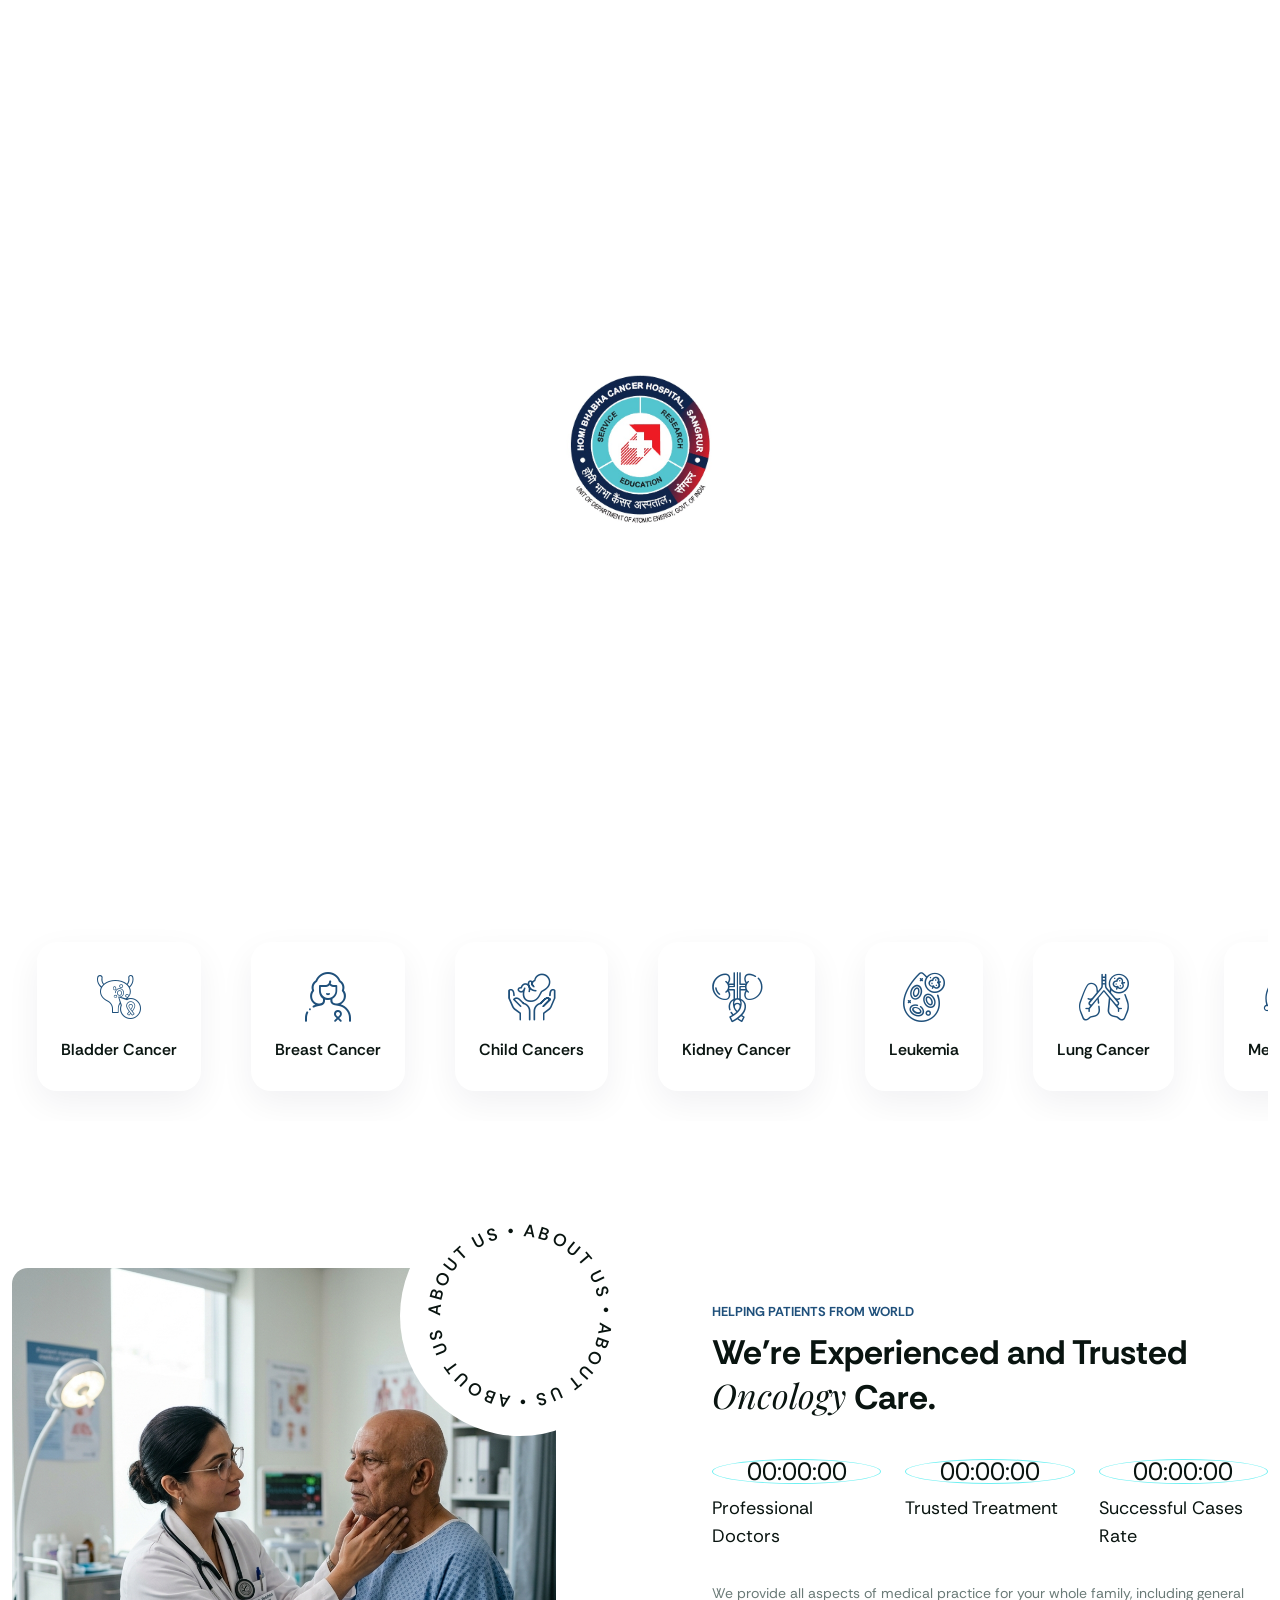
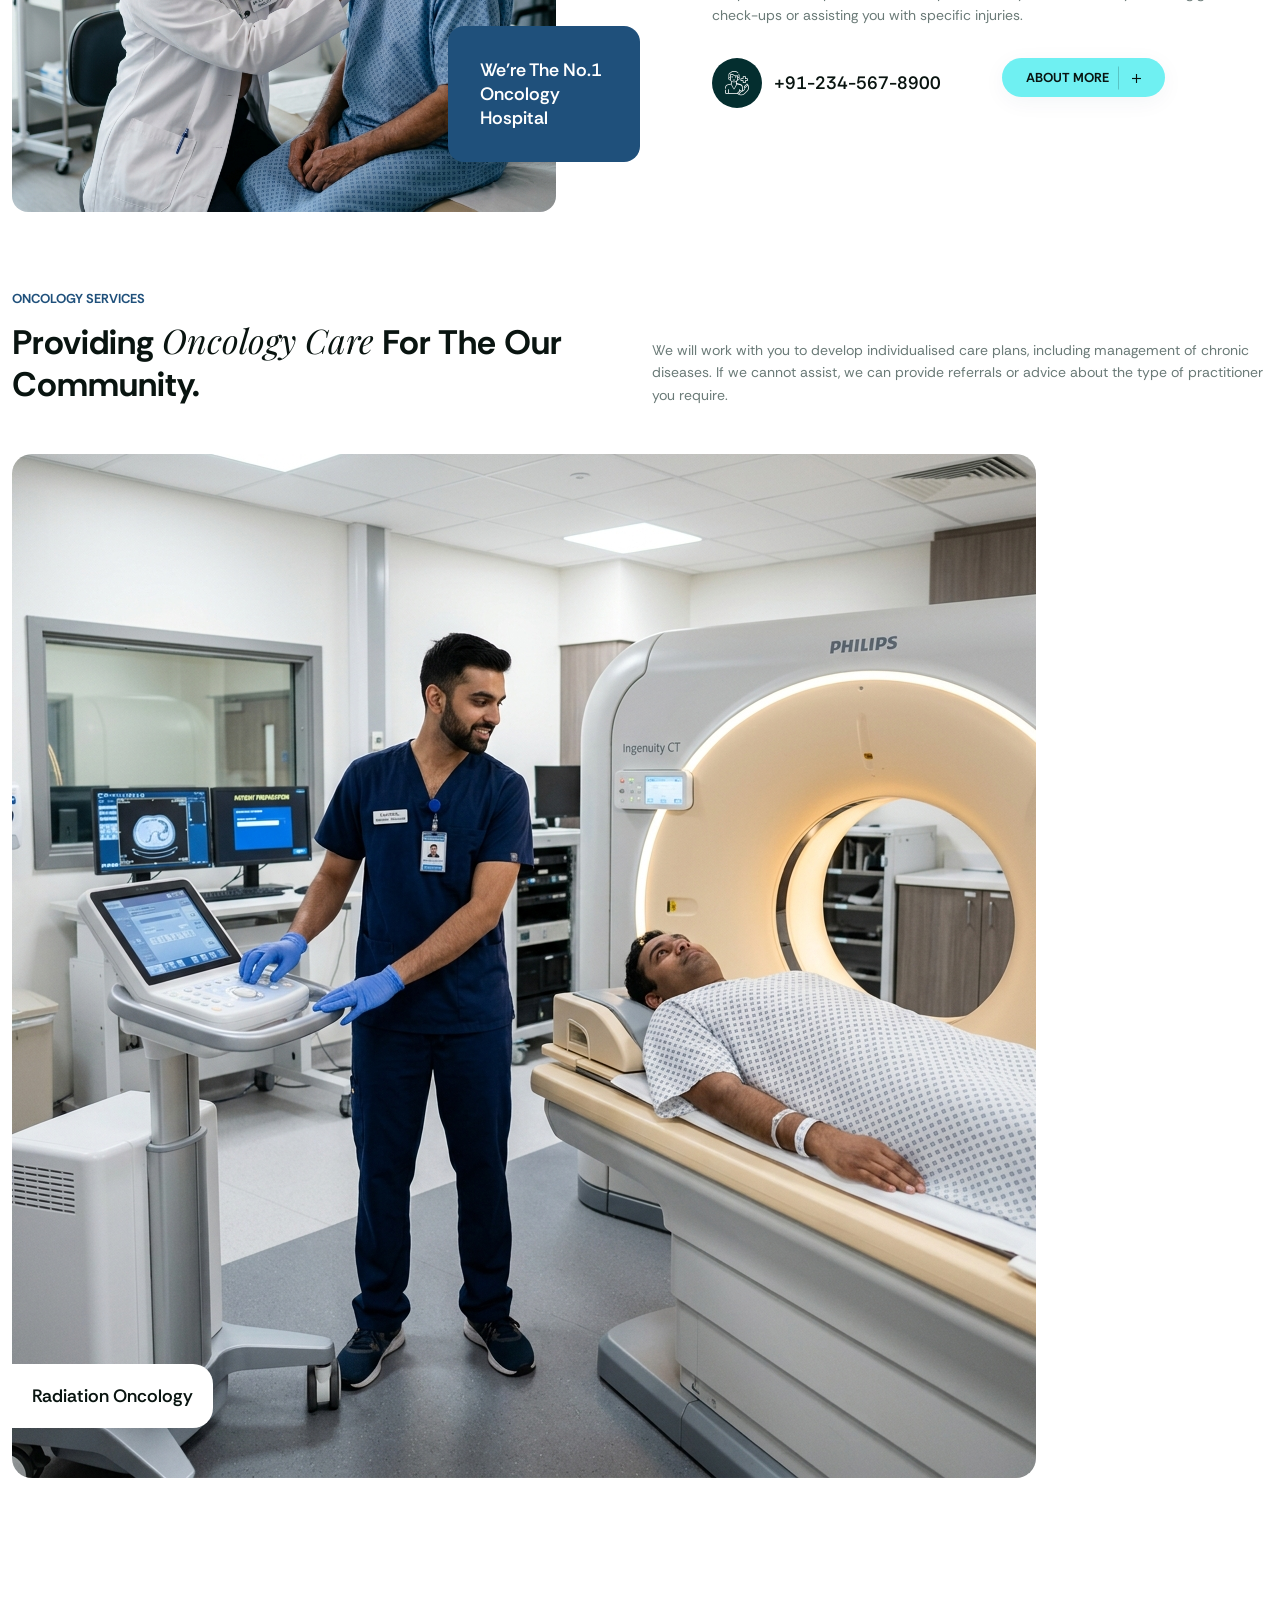
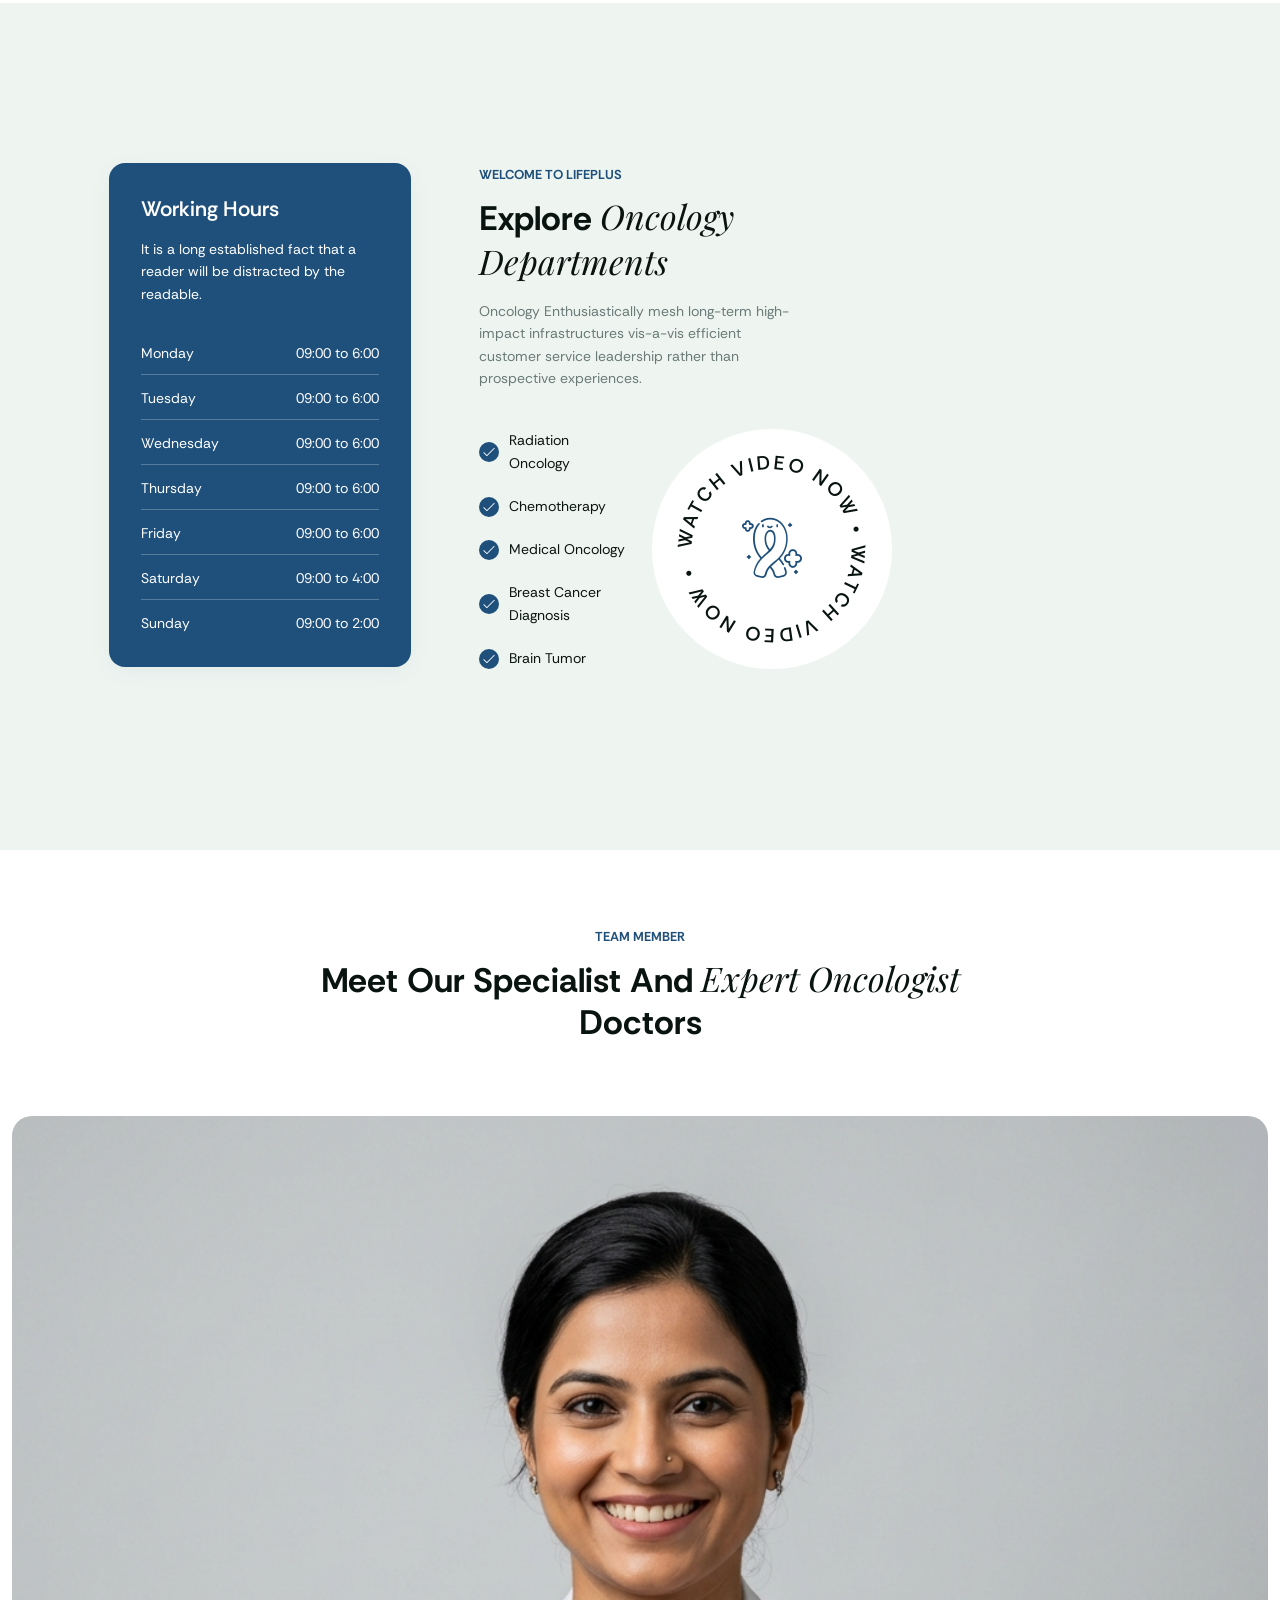
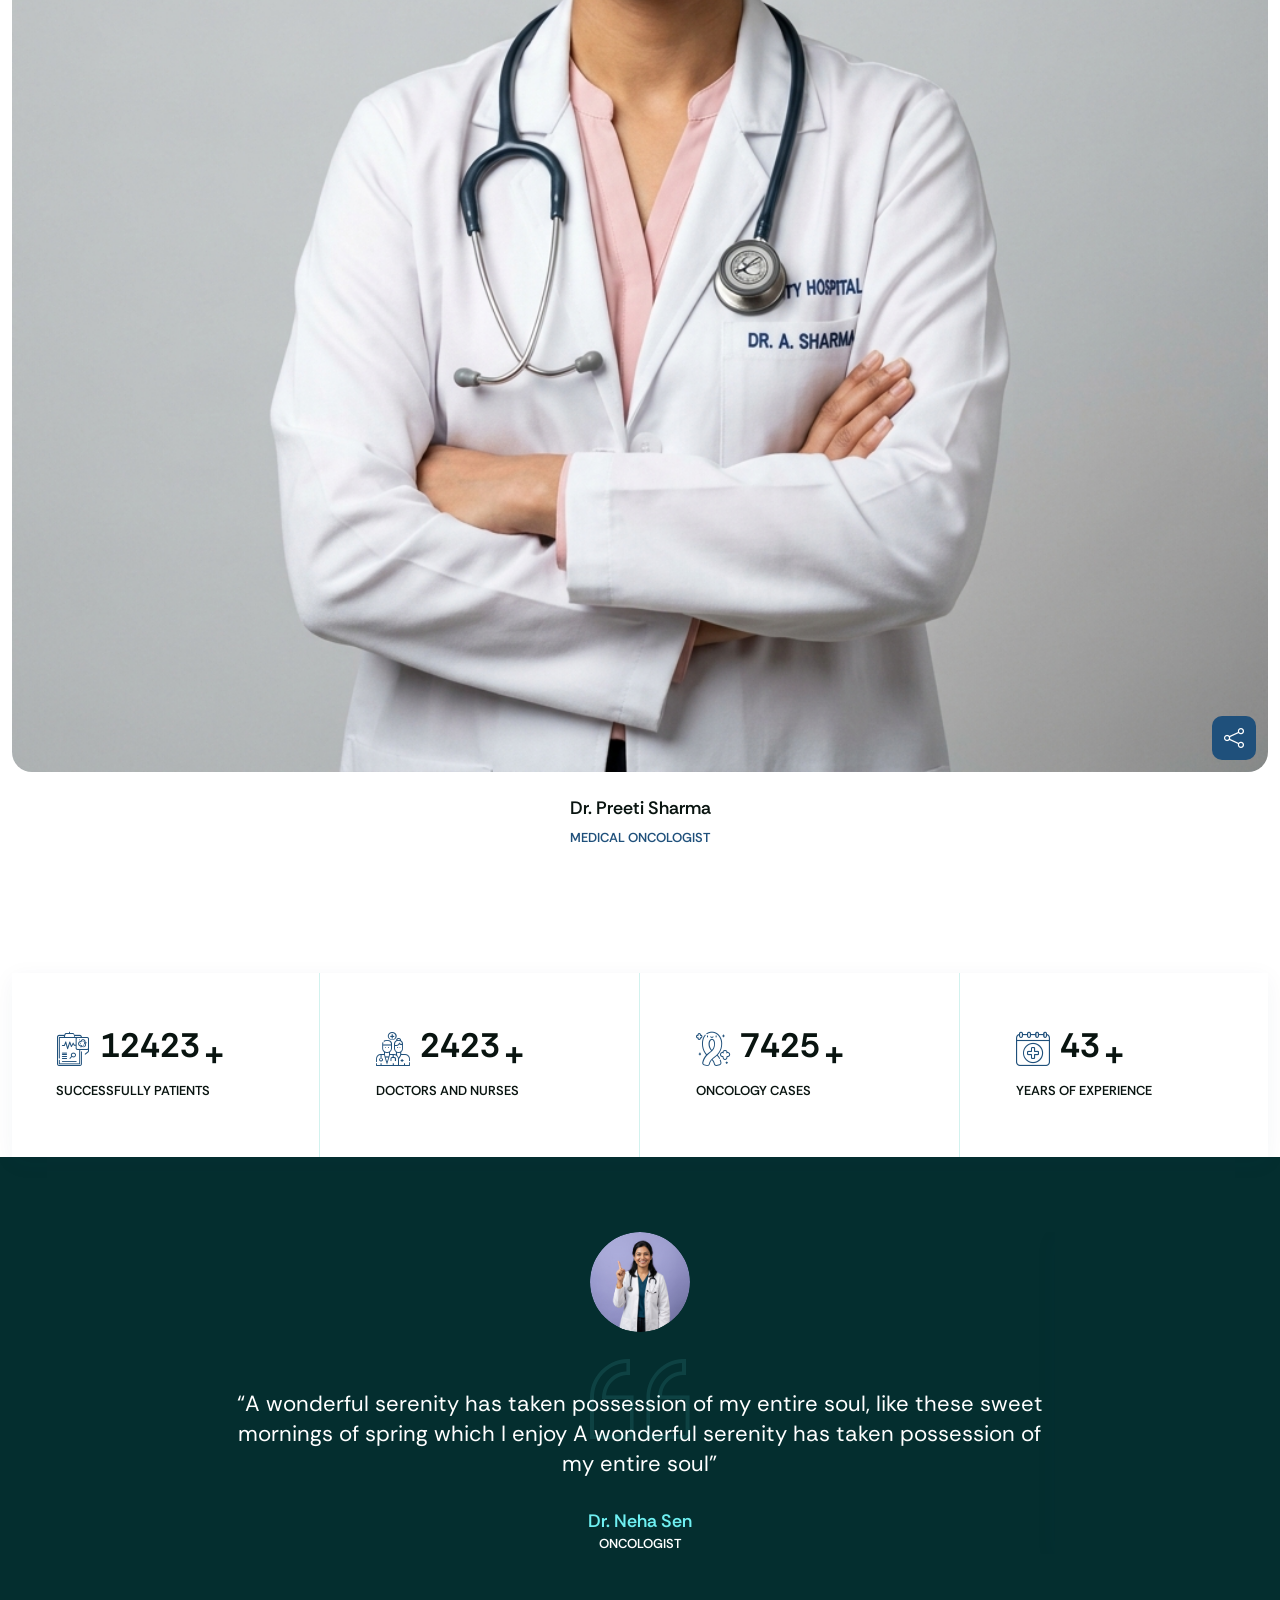
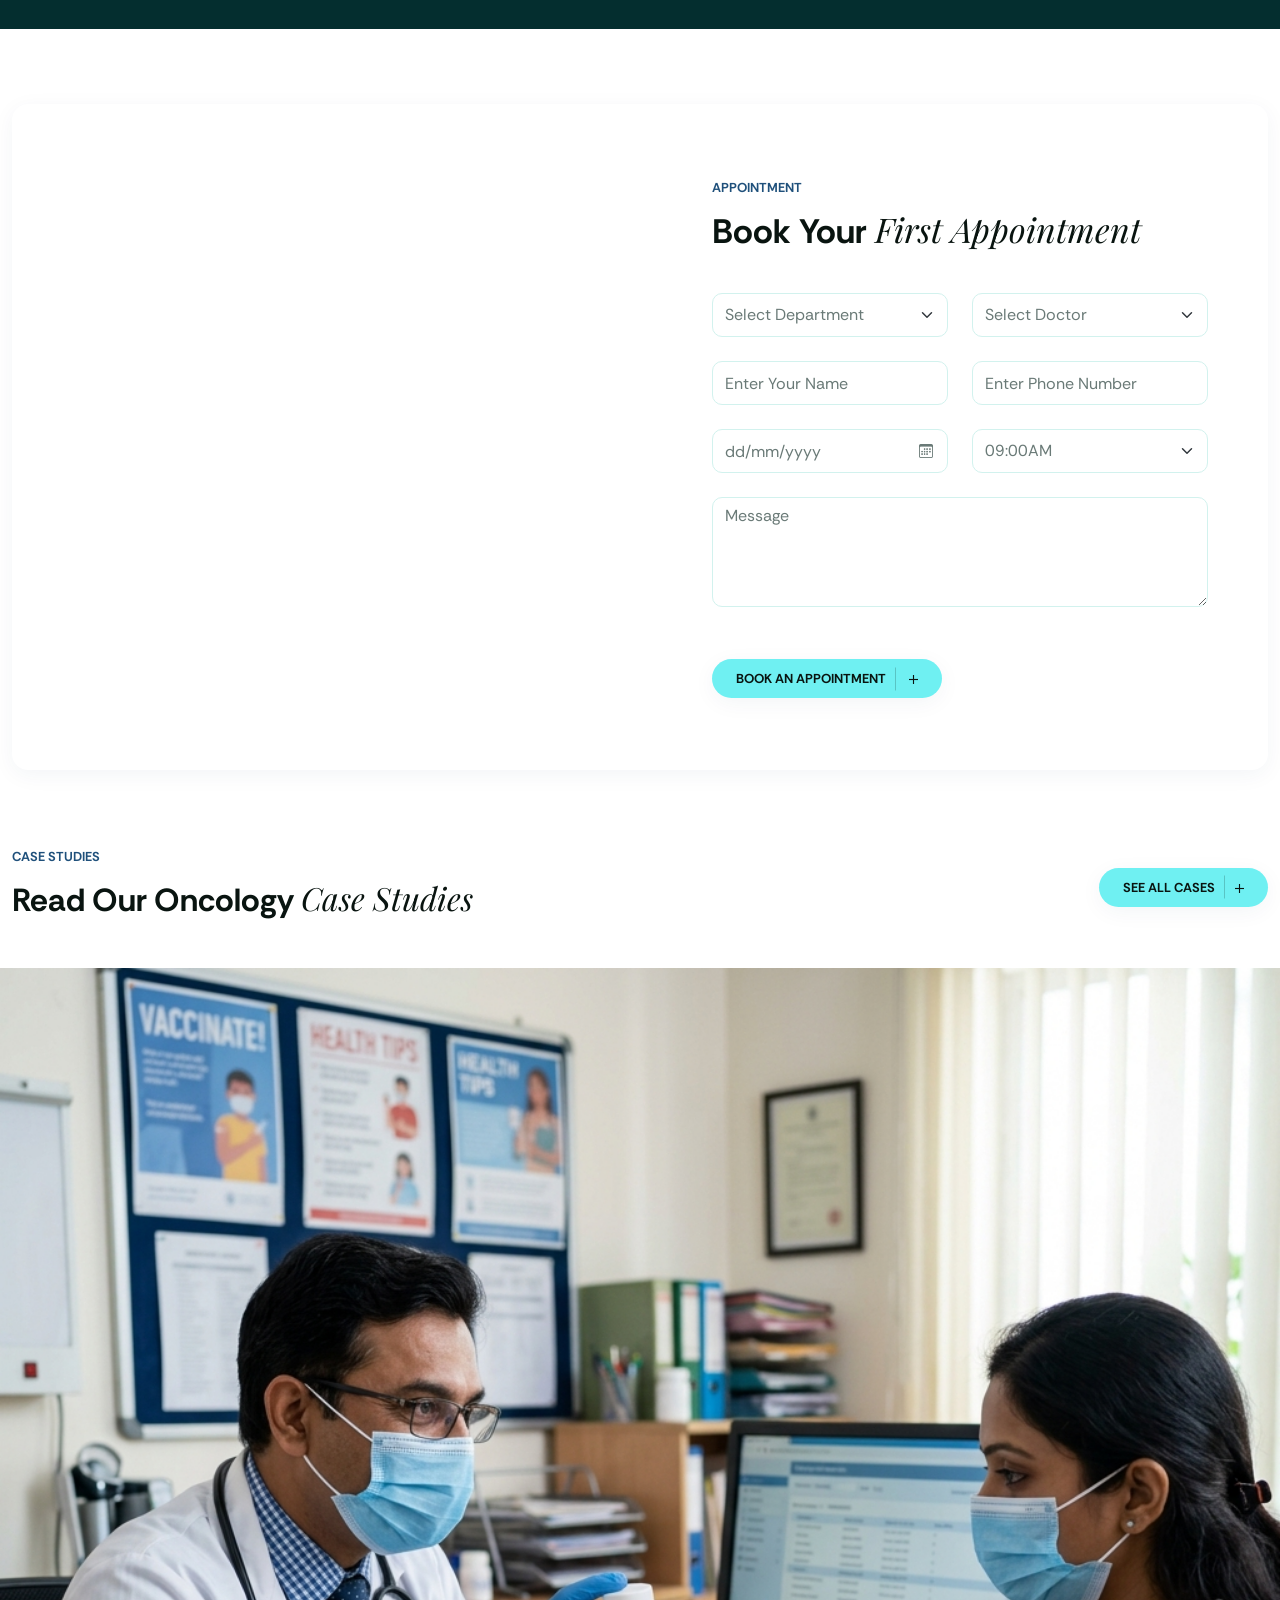
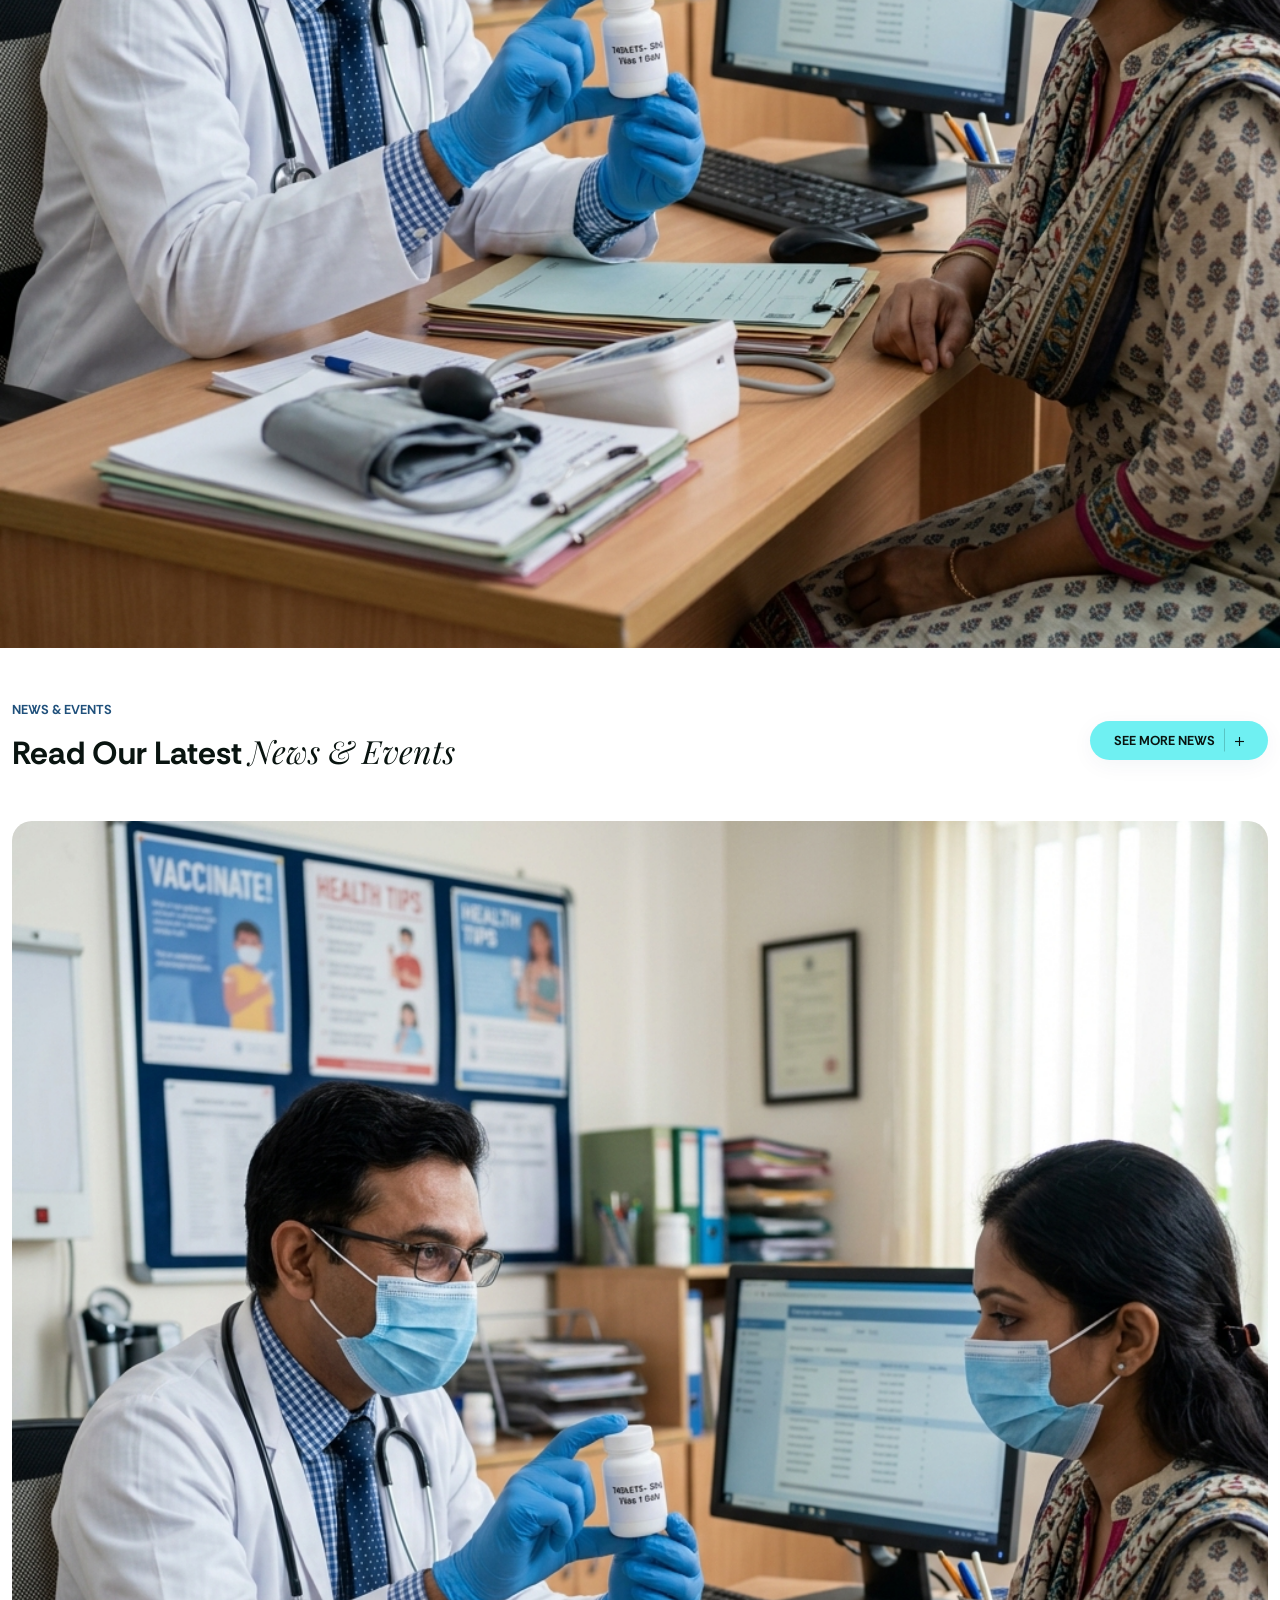
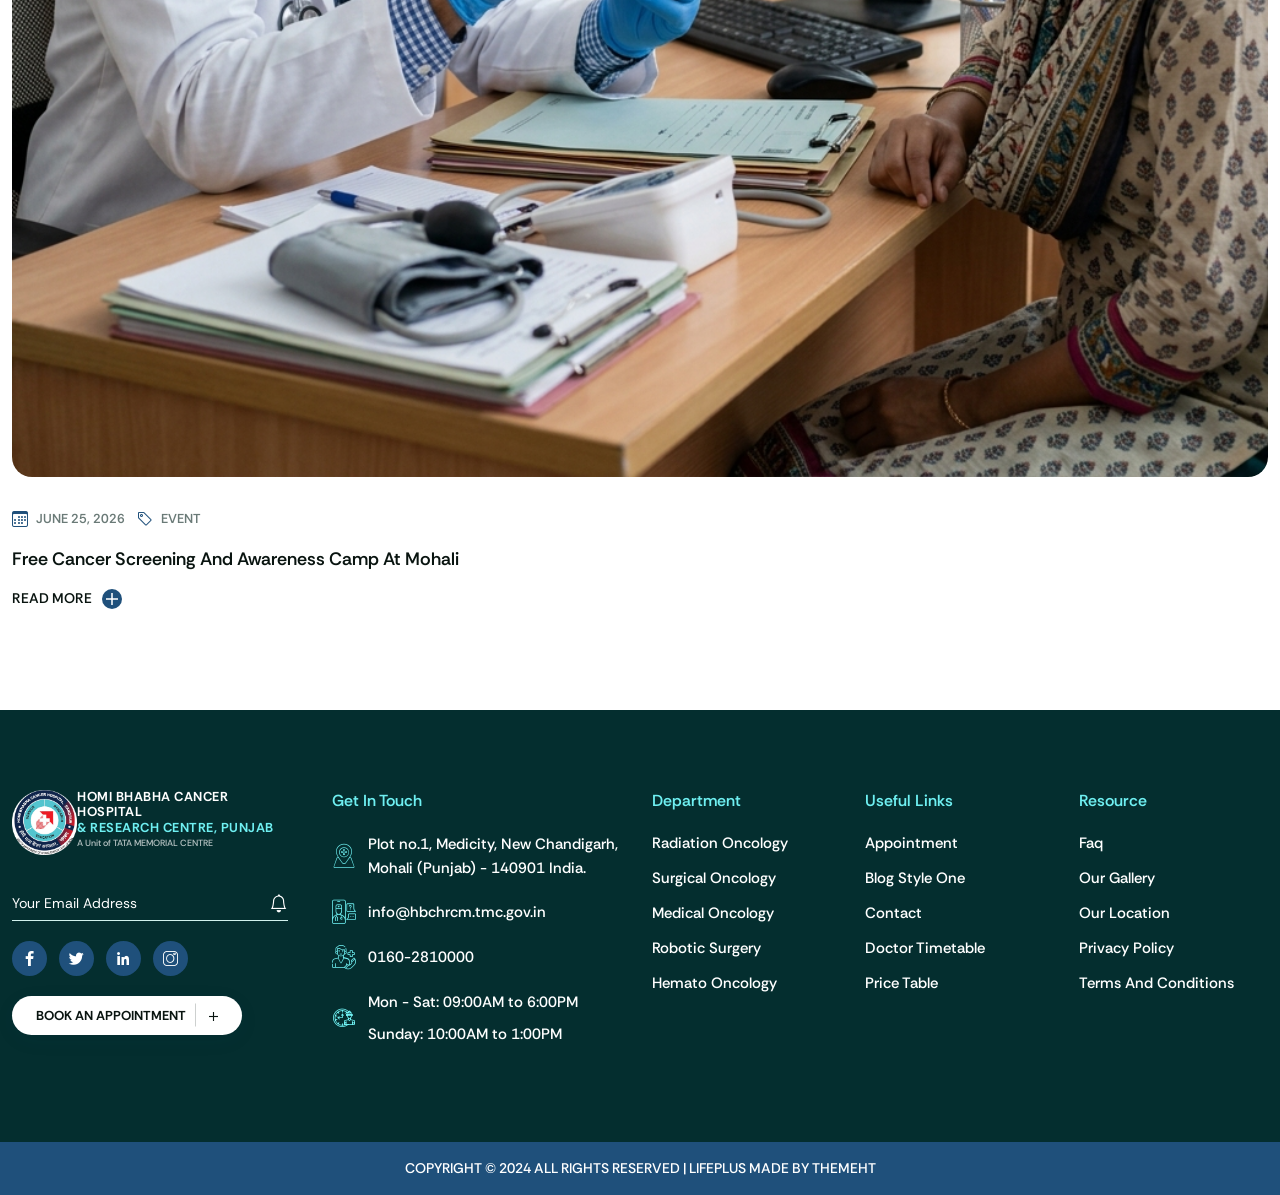
==== commit cec20ba5: "Case Studies , News & Events  update" ====
--- a/index.html
+++ b/index.html
@@ -314,7 +314,7 @@
 
 <!--banner start-->
 
-<section class="p-0">
+<section class="p-0 hb-hero-section">
   <div class="swiper banner-swiper banner-slider banner-one">
     <div class="swiper-wrapper">
       <div class="swiper-slide">
@@ -378,7 +378,7 @@
 
 <!--marquee start-->
 
-<section>
+<section class="hb-marquee-section">
   <div class="container">
     <div class="row justify-content-center text-center">
       <div class="col-lg-8 col-xl-7">
@@ -482,7 +482,7 @@
 
 <!--about start-->
 
-<section class="py-0">
+<section class="py-0 hb-about-section">
   <div class="container">
     <div class="row align-items-center">
       <div class="col-lg-6 position-relative">
@@ -571,7 +571,7 @@
 
 <!--service end-->
 
-<section id="services-section">
+<section id="services-section" class="hb-services-section">
   <div class="container">
     <div class="row align-items-end mb-7">
       <div class="col-lg-6">
@@ -661,7 +661,7 @@
 
 <!--step end-->
 
-<section class="light-bg pb-0 pt-lg-0 pt-5">
+<section class="light-bg pb-0 pt-lg-0 pt-5 hb-stats-section">
   <div class="container-fluid p-lg-0">
     <div class="row">
       <div class="ms-auto col-lg-3 col-md-12 custom-py-1 mobile-custom-py">
@@ -757,7 +757,7 @@
 
 <!--team end-->
 
-<section>
+<section class="hb-team-section">
   <div class="container">
     <div class="row justify-content-center text-center mb-5">
       <div class="col-lg-8 col-xl-7">
@@ -941,7 +941,7 @@
 
 <!--team end-->
 
-<section class="py-0">
+<section class="py-0 hb-widgets-section">
   <div class="container">
     <div class="row">
       <div class="col">
@@ -1013,7 +1013,7 @@
 
 <!--testimonial start-->
 
-<section class="dark-bg bg-repeat bg-auto ht-bg-move-effect" data-bg-img="images/bg-pattern01.png">
+<section class="dark-bg bg-repeat bg-auto ht-bg-move-effect hb-testimonials-section" data-bg-img="images/bg-pattern01.png">
   <div class="container">
     <div class="row justify-content-center">
       <div class="col-lg-8">
@@ -1063,7 +1063,7 @@
 <!--testimonial end-->
 
 
-<section id="contact-section">
+<section id="contact-section" class="hb-contact-section">
   <div class="container">
     <div class="row">
       <div class="col">
@@ -1171,14 +1171,17 @@
 
 <!--case studies start-->
 
-<section class="py-0">
+<section class="py-0 hb-portfolio-section">
   <div class="container">
-    <div class="row justify-content-center text-center">
-      <div class="col-lg-8 col-xl-7">
-        <div class="theme-title ht-split-text">
+    <div class="row align-items-center mb-5">
+      <div class="col-lg-6">
+        <div class="theme-title ht-split-text mb-0">
           <h6>Case Studies</h6>
-          <h2 data-splitting="chars">The Trusted And <span class="title-text">Friendly Oncology</span> Professionals Cases</h2>
-        </div>
+          <h2 data-splitting="chars">Read Our Oncology <span class="title-text">Case Studies</span></h2>
+        </div>
+      </div>
+      <div class="col-lg-6 mt-4 mt-lg-0 text-lg-end">
+        <a class="themeht-btn primary-btn" href="case-studies.html"><span>See All Cases</span><i class="flaticon-plus"></i></a>
       </div>
     </div>
   </div>
@@ -1272,6 +1275,91 @@
                 </div>
               </div>
             </div>
+            <div class="swiper-slide">
+              <div class="portfolio-item style-1">
+                <div class="portfolio-img">
+                  <img class="img-fluid" src="images/portfolio/01.jpg" alt="">
+                </div>
+                <div class="portfolio-desc">
+                  <div class="portfolio-title">
+                    <div class="portfolio-cat">
+                      <a href="#">Treatment</a>
+                    </div>
+                    <h4>
+                      <a href="cancer-treatment.html">Cancer Treatment</a>
+                    </h4>
+                  </div>
+                </div>
+              </div>
+            </div>
+            <div class="swiper-slide">
+              <div class="portfolio-item style-1">
+                <div class="portfolio-img">
+                  <img class="img-fluid" src="images/portfolio/02.jpg" alt="">
+                </div>
+                <div class="portfolio-desc">
+                  <div class="portfolio-title">
+                    <div class="portfolio-cat">
+                      <a href="#">Treatment</a>
+                    </div>
+                    <h4>
+                      <a href="diagnosis-biopsy.html">Diagnosis Biopsy</a>
+                    </h4>
+                  </div>
+                </div>
+              </div>
+            </div>
+            <div class="swiper-slide">
+              <div class="portfolio-item style-1">
+                <div class="portfolio-img">
+                  <img class="img-fluid" src="images/portfolio/03.jpg" alt="">
+                </div>
+                <div class="portfolio-desc">
+                  <div class="portfolio-title">
+                    <div class="portfolio-cat">
+                      <a href="#">Children</a>
+                    </div>
+                    <h4>
+                      <a href="children-treatment.html">Children Treatment</a>
+                    </h4>
+                  </div>
+                </div>
+              </div>
+            </div>
+            <div class="swiper-slide">
+              <div class="portfolio-item style-1">
+                <div class="portfolio-img">
+                  <img class="img-fluid" src="images/portfolio/04.jpg" alt="">
+                </div>
+                <div class="portfolio-desc">
+                  <div class="portfolio-title">
+                    <div class="portfolio-cat">
+                      <a href="#">Treatment</a>
+                    </div>
+                    <h4>
+                      <a href="lymphocytic-leukemia.html">Lymphocytic Leukemia</a>
+                    </h4>
+                  </div>
+                </div>
+              </div>
+            </div>
+            <div class="swiper-slide">
+              <div class="portfolio-item style-1">
+                <div class="portfolio-img">
+                  <img class="img-fluid" src="images/portfolio/05.jpg" alt="">
+                </div>
+                <div class="portfolio-desc">
+                  <div class="portfolio-title">
+                    <div class="portfolio-cat">
+                      <a href="#">Cancer</a>
+                    </div>
+                    <h4>
+                      <a href="sarcomas-cancers.html">Sarcomas Cancers</a>
+                    </h4>
+                  </div>
+                </div>
+              </div>
+            </div>
           </div>
           <div class="swiper-nav-arrow">
             <div id="portfolio-swiper-button-next" class="swiper-button-next"></div>
@@ -1288,17 +1376,17 @@
 
 <!--blog start-->
 
-<section>
-  <div class="container">
+<section class="hb-news-events-section" style="padding: 50px 0;">
+  <div class="container" style="max-width: 1200px;">
     <div class="row align-items-center mb-5">
       <div class="col-lg-6">
         <div class="theme-title ht-split-text mb-0">
-          <h6>News & Blogs</h6>
-          <h2 data-splitting="chars">Read Our Latest <span class="title-text">Blog Articles</span></h2>
+          <h6>News & Events</h6>
+          <h2 data-splitting="chars">Read Our Latest <span class="title-text">News & Events</span></h2>
         </div>
       </div>
       <div class="col-lg-6 mt-4 mt-lg-0 text-lg-end">
-        <a class="themeht-btn primary-btn" href="blog-style-one.html"><span>See More News</span><i class="flaticon-plus"></i></a>
+        <a class="themeht-btn primary-btn" href="#"><span>See More News</span><i class="flaticon-plus"></i></a>
       </div>
     </div>
     <div class="row">
@@ -1308,7 +1396,7 @@
             <div class="swiper-slide">
               <div class="post-card style-2">
                 <div class="post-image ht-img-effect-image">
-                  <img class="img-fluid" src="images/blog/01.jpg" alt="">
+                  <img class="img-fluid" src="images/blog/01.jpg?v=10" alt="">
                 </div>
                 <div class="post-desc">
                   <ul class="list-inline post-bottom">
@@ -1316,30 +1404,30 @@
                       <i class="bi bi-calendar3"></i>
                       <span class="posted-on">
                         <a href="#">
-                          January 04, 2024
+                          June 25, 2026
                         </a>
                       </span>
                     </li>
                     <li class="list-inline-item">
                       <i class="bi bi-tag"></i>
                       <span class="cat-links">
-                        <a href="#">Oncology</a>
+                        <a href="#">Event</a>
                       </span>
                     </li>
                   </ul>
                   <div class="post-title">
                     <h4>
-                      <a href="blog-single.html">What to know about cancer survival and death rates</a>
+                      <a href="#">Free Cancer Screening and Awareness Camp at Mohali</a>
                     </h4>
                   </div>
-                  <a class="themeht-link-btn" href="blog-single.html"><span>Read More</span><i class="flaticon-plus"></i></a>
+                  <a class="themeht-link-btn" href="#"><span>Read More</span><i class="flaticon-plus"></i></a>
                 </div>
               </div>
             </div>
             <div class="swiper-slide">
               <div class="post-card style-2">
                 <div class="post-image ht-img-effect-image">
-                  <img class="img-fluid" src="images/blog/02.jpg" alt="">
+                  <img class="img-fluid" src="images/blog/02.jpg?v=10" alt="">
                 </div>
                 <div class="post-desc">
                   <ul class="list-inline post-bottom">
@@ -1347,30 +1435,30 @@
                       <i class="bi bi-calendar3"></i>
                       <span class="posted-on">
                         <a href="#">
-                          January 04, 2024
+                          June 18, 2026
                         </a>
                       </span>
                     </li>
                     <li class="list-inline-item">
                       <i class="bi bi-tag"></i>
                       <span class="cat-links">
-                        <a href="#">Oncology</a>
+                        <a href="#">News</a>
                       </span>
                     </li>
                   </ul>
                   <div class="post-title">
                     <h4>
-                      <a href="blog-single.html">How Care for Oncology And Cancer Treatment?</a>
+                      <a href="#">Installation of Advanced Linear Accelerator for Radiation Therapy</a>
                     </h4>
                   </div>
-                  <a class="themeht-link-btn" href="blog-single.html"><span>Read More</span><i class="flaticon-plus"></i></a>
+                  <a class="themeht-link-btn" href="#"><span>Read More</span><i class="flaticon-plus"></i></a>
                 </div>
               </div>
             </div>
             <div class="swiper-slide">
               <div class="post-card style-2">
                 <div class="post-image ht-img-effect-image">
-                  <img class="img-fluid" src="images/blog/03.jpg" alt="">
+                  <img class="img-fluid" src="images/blog/03.jpg?v=10" alt="">
                 </div>
                 <div class="post-desc">
                   <ul class="list-inline post-bottom">
@@ -1378,30 +1466,30 @@
                       <i class="bi bi-calendar3"></i>
                       <span class="posted-on">
                         <a href="#">
-                          January 04, 2024
+                          June 12, 2026
                         </a>
                       </span>
                     </li>
                     <li class="list-inline-item">
                       <i class="bi bi-tag"></i>
                       <span class="cat-links">
-                        <a href="#">Oncology</a>
+                        <a href="#">Conference</a>
                       </span>
                     </li>
                   </ul>
                   <div class="post-title">
                     <h4>
-                      <a href="blog-single.html">Your lymphedema questions asked From Oncology</a>
+                      <a href="#">National Oncology Conference on Robotic Cancer Surgery Held</a>
                     </h4>
                   </div>
-                  <a class="themeht-link-btn" href="blog-single.html"><span>Read More</span><i class="flaticon-plus"></i></a>
+                  <a class="themeht-link-btn" href="#"><span>Read More</span><i class="flaticon-plus"></i></a>
                 </div>
               </div>
             </div>
             <div class="swiper-slide">
               <div class="post-card style-2">
                 <div class="post-image ht-img-effect-image">
-                  <img class="img-fluid" src="images/blog/04.jpg" alt="">
+                  <img class="img-fluid" src="images/blog/04.jpg?v=10" alt="">
                 </div>
                 <div class="post-desc">
                   <ul class="list-inline post-bottom">
@@ -1409,30 +1497,30 @@
                       <i class="bi bi-calendar3"></i>
                       <span class="posted-on">
                         <a href="#">
-                          January 04, 2024
+                          May 31, 2026
                         </a>
                       </span>
                     </li>
                     <li class="list-inline-item">
                       <i class="bi bi-tag"></i>
                       <span class="cat-links">
-                        <a href="#">Oncology</a>
+                        <a href="#">Event</a>
                       </span>
                     </li>
                   </ul>
                   <div class="post-title">
                     <h4>
-                      <a href="blog-single.html">Cancer care disparities oncology community</a>
+                      <a href="#">World No Tobacco Day: Awareness Walkathon Organized by HBCHRC</a>
                     </h4>
                   </div>
-                  <a class="themeht-link-btn" href="blog-single.html"><span>Read More</span><i class="flaticon-plus"></i></a>
+                  <a class="themeht-link-btn" href="#"><span>Read More</span><i class="flaticon-plus"></i></a>
                 </div>
               </div>
             </div>
             <div class="swiper-slide">
               <div class="post-card style-2">
                 <div class="post-image ht-img-effect-image">
-                  <img class="img-fluid" src="images/blog/05.jpg" alt="">
+                  <img class="img-fluid" src="images/blog/05.jpg?v=10" alt="">
                 </div>
                 <div class="post-desc">
                   <ul class="list-inline post-bottom">
@@ -1440,30 +1528,30 @@
                       <i class="bi bi-calendar3"></i>
                       <span class="posted-on">
                         <a href="#">
-                          January 04, 2024
+                          May 15, 2026
                         </a>
                       </span>
                     </li>
                     <li class="list-inline-item">
                       <i class="bi bi-tag"></i>
                       <span class="cat-links">
-                        <a href="#">Oncology</a>
+                        <a href="#">News</a>
                       </span>
                     </li>
                   </ul>
                   <div class="post-title">
                     <h4>
-                      <a href="blog-single.html">Advanced Melanoma and a Second Cancer Diagnosis</a>
+                      <a href="#">Tata Memorial Centre Announces New Oncology Fellowship Programs</a>
                     </h4>
                   </div>
-                  <a class="themeht-link-btn" href="blog-single.html"><span>Read More</span><i class="flaticon-plus"></i></a>
+                  <a class="themeht-link-btn" href="#"><span>Read More</span><i class="flaticon-plus"></i></a>
                 </div>
               </div>
             </div>
             <div class="swiper-slide">
               <div class="post-card style-2">
                 <div class="post-image ht-img-effect-image">
-                  <img class="img-fluid" src="images/blog/06.jpg" alt="">
+                  <img class="img-fluid" src="images/blog/06.jpg?v=10" alt="">
                 </div>
                 <div class="post-desc">
                   <ul class="list-inline post-bottom">
@@ -1471,23 +1559,85 @@
                       <i class="bi bi-calendar3"></i>
                       <span class="posted-on">
                         <a href="#">
-                          January 04, 2024
+                          May 05, 2026
                         </a>
                       </span>
                     </li>
                     <li class="list-inline-item">
                       <i class="bi bi-tag"></i>
                       <span class="cat-links">
-                        <a href="#">Cancer Treatment</a>
+                        <a href="#">Campaign</a>
                       </span>
                     </li>
                   </ul>
                   <div class="post-title">
                     <h4>
-                      <a href="blog-single.html">How to Improve Cancer-Related Fatigue Exercise</a>
+                      <a href="#">Breast Cancer Awareness and Mobile Screening Unit Launch</a>
                     </h4>
                   </div>
-                  <a class="themeht-link-btn" href="blog-single.html"><span>Read More</span><i class="flaticon-plus"></i></a>
+                  <a class="themeht-link-btn" href="#"><span>Read More</span><i class="flaticon-plus"></i></a>
+                </div>
+              </div>
+            </div>
+            <div class="swiper-slide">
+              <div class="post-card style-2">
+                <div class="post-image ht-img-effect-image">
+                  <img class="img-fluid" src="images/blog/01.jpg?v=10" alt="">
+                </div>
+                <div class="post-desc">
+                  <ul class="list-inline post-bottom">
+                    <li class="list-inline-item">
+                      <i class="bi bi-calendar3"></i>
+                      <span class="posted-on">
+                        <a href="#">
+                          June 25, 2026
+                        </a>
+                      </span>
+                    </li>
+                    <li class="list-inline-item">
+                      <i class="bi bi-tag"></i>
+                      <span class="cat-links">
+                        <a href="#">Event</a>
+                      </span>
+                    </li>
+                  </ul>
+                  <div class="post-title">
+                    <h4>
+                      <a href="#">Free Cancer Screening and Awareness Camp at Mohali</a>
+                    </h4>
+                  </div>
+                  <a class="themeht-link-btn" href="#"><span>Read More</span><i class="flaticon-plus"></i></a>
+                </div>
+              </div>
+            </div>
+            <div class="swiper-slide">
+              <div class="post-card style-2">
+                <div class="post-image ht-img-effect-image">
+                  <img class="img-fluid" src="images/blog/02.jpg?v=10" alt="">
+                </div>
+                <div class="post-desc">
+                  <ul class="list-inline post-bottom">
+                    <li class="list-inline-item">
+                      <i class="bi bi-calendar3"></i>
+                      <span class="posted-on">
+                        <a href="#">
+                          June 18, 2026
+                        </a>
+                      </span>
+                    </li>
+                    <li class="list-inline-item">
+                      <i class="bi bi-tag"></i>
+                      <span class="cat-links">
+                        <a href="#">News</a>
+                      </span>
+                    </li>
+                  </ul>
+                  <div class="post-title">
+                    <h4>
+                      <a href="#">Installation of Advanced Linear Accelerator for Radiation Therapy</a>
+                    </h4>
+                  </div>
+                  <a class="themeht-link-btn" href="#"><span>Read More</span><i class="flaticon-plus"></i></a>
                 </div>
               </div>
             </div>
--- a/css/shortcodes.css
+++ b/css/shortcodes.css
@@ -25,12 +25,45 @@
 /* ------------------------
     Section Title
 ------------------------*/
-.theme-title { margin-bottom: 40px }
-.theme-title p { margin-bottom: 0; }
-.theme-title h6 { margin-bottom: 10px; position: relative; display: inline-block; color: var(--themeht-primary-color); font-size: 13px; line-height: 20px; font-weight: 700; text-transform: uppercase; }
-.theme-title h2 { margin-bottom: 15px; }
-.theme-title h2 .title-text { font-style: italic; font-weight: 400; font-family: var(--themeht-typography-secondary-font-family); }
-.text-white h1, .text-white h2, .text-white h3, .text-white h4, .text-white h5, .text-white h6, .text-white p, .text-white .theme-title.style-2 h2 span { color: var(--themeht-white-color) }
+.theme-title {
+    margin-bottom: 40px
+}
+
+.theme-title p {
+    margin-bottom: 0;
+}
+
+.theme-title h6 {
+    margin-bottom: 10px;
+    position: relative;
+    display: inline-block;
+    color: var(--themeht-primary-color);
+    font-size: 13px;
+    line-height: 20px;
+    font-weight: 700;
+    text-transform: uppercase;
+}
+
+.theme-title h2 {
+    margin-bottom: 15px;
+}
+
+.theme-title h2 .title-text {
+    font-style: italic;
+    font-weight: 400;
+    font-family: var(--themeht-typography-secondary-font-family);
+}
+
+.text-white h1,
+.text-white h2,
+.text-white h3,
+.text-white h4,
+.text-white h5,
+.text-white h6,
+.text-white p,
+.text-white .theme-title.style-2 h2 span {
+    color: var(--themeht-white-color)
+}
 
 
 .themeht-btn i,
@@ -56,471 +89,2426 @@
 /* ------------------------
     Button
 ------------------------*/
-.primary-btn, .white-btn, .dark-btn, .primary-outline-btn, .white-outline-btn, .dark-outline-btn { border: none; border-radius: 100px; overflow: hidden; position: relative; display: inline-block; cursor: pointer; font-size: 13px; font-weight: 700; text-transform: uppercase; padding: 8px 24px;}
-a.primary-btn, .primary-btn { background: var(--themeht-secondary-color); color: var(--themeht-text-color); }
-.primary-btn:hover { background: var(--themeht-primary-color); color: var(--themeht-white-color); }
-a.white-btn, .white-btn { background: var(--themeht-white-color); color: var(--themeht-text-color); }
-.white-btn:hover { background: var(--themeht-bg-dark-color); color: var(--themeht-white-color); }
-a.dark-btn, .dark-btn { background: var(--themeht-bg-dark-color); color: var(--themeht-white-color); }
-.dark-btn:hover { background: var(--themeht-primary-color); color: var(--themeht-white-color); }
-a.primary-outline-btn, .primary-outline-btn { border: 1px solid var(--themeht-primary-color); color: var(--themeht-primary-color); }
-.primary-outline-btn:hover { background: var(--themeht-primary-color); color: var(--themeht-white-color); }
-a.white-outline-btn, .white-outline-btn { border: 1px solid var(--themeht-white-color); color: var(--themeht-white-color); }
-.white-outline-btn:hover { background: var(--themeht-white-color); color: var(--themeht-text-color); }
-a.dark-outline-btn, .dark-outline-btn { border: 1px solid var(--themeht-border-light-color); color: var(--themeht-text-color); }
-.dark-outline-btn:hover { background: var(--themeht-secondary-color); color: var(--themeht-text-color); border-color: var(--themeht-secondary-color); }
-.themeht-btn i { position: relative; font-size: 9px; display: inline-block; line-height: 1; }
-.themeht-btn span { position: relative; padding-right: 10px; margin-right: 10px; transition: all 0s ease-in-out 0s; }
-.themeht-btn span:after { content: ''; position: absolute; top: 50%; right: 0; transform: translateY(-50%); height: 23px; width: 1px; background-color: currentColor; opacity: .2; }
-
-.dark-bg .primary-btn:hover, .footer .primary-btn:hover{background: var(--themeht-white-color); color: var(--themeht-text-color);}
-.dark-bg .white-bg .primary-btn:hover{background: var(--themeht-bg-dark-color); color: var(--themeht-white-color);}
-.dark-bg .white-btn:hover{background: var(--themeht-primary-color); color: var(--themeht-white-color);}
-
-a.themeht-link-btn, .themeht-link-btn { color: var(--themeht-text-color); font-weight: 600; text-transform: uppercase; }
-a.themeht-link-btn:hover, .themeht-link-btn:hover { color: var(--themeht-primary-color); }
-.themeht-link-btn i { background: var(--themeht-primary-color); color: var(--themeht-white-color); font-size: 12px; display: inline-block; line-height: 1; margin-left: 10px; border-radius: 50%; width: 20px; height: 20px; line-height: 20px; text-align: center; }
+.primary-btn,
+.white-btn,
+.dark-btn,
+.primary-outline-btn,
+.white-outline-btn,
+.dark-outline-btn {
+    border: none;
+    border-radius: 100px;
+    overflow: hidden;
+    position: relative;
+    display: inline-block;
+    cursor: pointer;
+    font-size: 13px;
+    font-weight: 700;
+    text-transform: uppercase;
+    padding: 8px 24px;
+}
+
+a.primary-btn,
+.primary-btn {
+    background: var(--themeht-secondary-color);
+    color: var(--themeht-text-color);
+}
+
+.primary-btn:hover {
+    background: var(--themeht-primary-color);
+    color: var(--themeht-white-color);
+}
+
+a.white-btn,
+.white-btn {
+    background: var(--themeht-white-color);
+    color: var(--themeht-text-color);
+}
+
+.white-btn:hover {
+    background: var(--themeht-bg-dark-color);
+    color: var(--themeht-white-color);
+}
+
+a.dark-btn,
+.dark-btn {
+    background: var(--themeht-bg-dark-color);
+    color: var(--themeht-white-color);
+}
+
+.dark-btn:hover {
+    background: var(--themeht-primary-color);
+    color: var(--themeht-white-color);
+}
+
+a.primary-outline-btn,
+.primary-outline-btn {
+    border: 1px solid var(--themeht-primary-color);
+    color: var(--themeht-primary-color);
+}
+
+.primary-outline-btn:hover {
+    background: var(--themeht-primary-color);
+    color: var(--themeht-white-color);
+}
+
+a.white-outline-btn,
+.white-outline-btn {
+    border: 1px solid var(--themeht-white-color);
+    color: var(--themeht-white-color);
+}
+
+.white-outline-btn:hover {
+    background: var(--themeht-white-color);
+    color: var(--themeht-text-color);
+}
+
+a.dark-outline-btn,
+.dark-outline-btn {
+    border: 1px solid var(--themeht-border-light-color);
+    color: var(--themeht-text-color);
+}
+
+.dark-outline-btn:hover {
+    background: var(--themeht-secondary-color);
+    color: var(--themeht-text-color);
+    border-color: var(--themeht-secondary-color);
+}
+
+.themeht-btn i {
+    position: relative;
+    font-size: 9px;
+    display: inline-block;
+    line-height: 1;
+}
+
+.themeht-btn span {
+    position: relative;
+    padding-right: 10px;
+    margin-right: 10px;
+    transition: all 0s ease-in-out 0s;
+}
+
+.themeht-btn span:after {
+    content: '';
+    position: absolute;
+    top: 50%;
+    right: 0;
+    transform: translateY(-50%);
+    height: 23px;
+    width: 1px;
+    background-color: currentColor;
+    opacity: .2;
+}
+
+.dark-bg .primary-btn:hover,
+.footer .primary-btn:hover {
+    background: var(--themeht-white-color);
+    color: var(--themeht-text-color);
+}
+
+.dark-bg .white-bg .primary-btn:hover {
+    background: var(--themeht-bg-dark-color);
+    color: var(--themeht-white-color);
+}
+
+.dark-bg .white-btn:hover {
+    background: var(--themeht-primary-color);
+    color: var(--themeht-white-color);
+}
+
+a.themeht-link-btn,
+.themeht-link-btn {
+    color: var(--themeht-text-color);
+    font-weight: 600;
+    text-transform: uppercase;
+}
+
+a.themeht-link-btn:hover,
+.themeht-link-btn:hover {
+    color: var(--themeht-primary-color);
+}
+
+.themeht-link-btn i {
+    background: var(--themeht-primary-color);
+    color: var(--themeht-white-color);
+    font-size: 12px;
+    display: inline-block;
+    line-height: 1;
+    margin-left: 10px;
+    border-radius: 50%;
+    width: 20px;
+    height: 20px;
+    line-height: 20px;
+    text-align: center;
+}
 
 
 /* ------------------------
  Marquee Text
 ------------------------*/
-.marquee-text { position: relative; display: flex; align-items: center; }
-.marquee-text span { font-size: 85px; line-height: 100px; font-weight: 700; color: transparent; -webkit-text-stroke: 2px var(--themeht-primary-color); }
-.marquee-text i { margin: 0 50px; font-size: 60px; line-height: 1; color: var(--themeht-primary-color); }
-.marquee-swiper .swiper-wrapper { -webkit-transition-timing-function: linear !important; transition-timing-function: linear !important; position: relative; }
-.marquee-swiper .swiper-slide { display: flex; width: auto !important; }
-.marquee-swiper .swiper-slide:nth-child(2n+2) .marquee-text span { color: var(--themeht-primary-color); -webkit-text-stroke: 2px var(--themeht-primary-color); }
-.marquee-icon-box { border-radius: 20px; padding: 30px 24px; background: var(--themeht-white-color); box-shadow: 0 12px 34px 0 rgba(14, 17, 44, 0.06); margin: 15px 25px 30px; text-align: center; }
-.marquee-icon-box i { color: var(--themeht-primary-color); font-size: 50px; line-height: 1; }
-.marquee-icon-box h5 { margin-bottom: 0; margin-top: 15px; }
+.marquee-text {
+    position: relative;
+    display: flex;
+    align-items: center;
+}
+
+.marquee-text span {
+    font-size: 85px;
+    line-height: 100px;
+    font-weight: 700;
+    color: transparent;
+    -webkit-text-stroke: 2px var(--themeht-primary-color);
+}
+
+.marquee-text i {
+    margin: 0 50px;
+    font-size: 60px;
+    line-height: 1;
+    color: var(--themeht-primary-color);
+}
+
+.marquee-swiper .swiper-wrapper {
+    -webkit-transition-timing-function: linear !important;
+    transition-timing-function: linear !important;
+    position: relative;
+}
+
+.marquee-swiper .swiper-slide {
+    display: flex;
+    width: auto !important;
+}
+
+.marquee-swiper .swiper-slide:nth-child(2n+2) .marquee-text span {
+    color: var(--themeht-primary-color);
+    -webkit-text-stroke: 2px var(--themeht-primary-color);
+}
+
+.marquee-icon-box {
+    border-radius: 20px;
+    padding: 30px 24px;
+    background: var(--themeht-white-color);
+    box-shadow: 0 12px 34px 0 rgba(14, 17, 44, 0.06);
+    margin: 15px 25px 30px;
+    text-align: center;
+}
+
+.marquee-icon-box i {
+    color: var(--themeht-primary-color);
+    font-size: 50px;
+    line-height: 1;
+}
+
+.marquee-icon-box h5 {
+    margin-bottom: 0;
+    margin-top: 15px;
+}
 
 
 /* ------------------------
     Accordion
 ------------------------*/
-.accordion-item { border: none; border-radius: 0 !important; border-bottom: 1px solid var(--themeht-border-light-color); padding-bottom: 20px; background: none; }
-.accordion-header { line-height: 0; }
-.accordion .accordion-button { border: none; padding: 0; padding-left: 24px; border-radius: 0 !important; background: none; font-weight: 500; font-size: 16px; line-height: 22px; color: var(--themeht-text-color); text-transform: capitalize; display: inline-block; width: 100%; }
-.accordion-button:hover, .accordion-button:not(.collapsed) { color: var(--themeht-primary-color); box-shadow: none; }
-.accordion .accordion-body { padding: 16px 0 0; color: var(--themeht-body-color); }
-.accordion .accordion-button:before, .accordion .accordion-button:after { content: ''; position: absolute; width: 10px; height: 2px; background: var(--themeht-text-color); top: 50%; left: 0; -webkit-transform: translateY(-50%); transform: translateY(-50%) }
-.accordion .accordion-button:before { -webkit-transform: translateY(-50%) rotate(90deg); transform: translateY(-50%) rotate(90deg) }
-.accordion .accordion-button[aria-expanded="true"]:before, .accordion-button:hover:before { -webkit-transform: translateY(-50%) rotate(0deg); transform: translateY(-50%) rotate(0deg) }
-.accordion .accordion-button[aria-expanded="true"]:after, .accordion .accordion-button[aria-expanded="true"]:before, .accordion-button:hover:after, .accordion-button:hover:before { background: var(--themeht-primary-color) !important; }
-.accordion-button:focus { box-shadow: none; }
+.accordion-item {
+    border: none;
+    border-radius: 0 !important;
+    border-bottom: 1px solid var(--themeht-border-light-color);
+    padding-bottom: 20px;
+    background: none;
+}
+
+.accordion-header {
+    line-height: 0;
+}
+
+.accordion .accordion-button {
+    border: none;
+    padding: 0;
+    padding-left: 24px;
+    border-radius: 0 !important;
+    background: none;
+    font-weight: 500;
+    font-size: 16px;
+    line-height: 22px;
+    color: var(--themeht-text-color);
+    text-transform: capitalize;
+    display: inline-block;
+    width: 100%;
+}
+
+.accordion-button:hover,
+.accordion-button:not(.collapsed) {
+    color: var(--themeht-primary-color);
+    box-shadow: none;
+}
+
+.accordion .accordion-body {
+    padding: 16px 0 0;
+    color: var(--themeht-body-color);
+}
+
+.accordion .accordion-button:before,
+.accordion .accordion-button:after {
+    content: '';
+    position: absolute;
+    width: 10px;
+    height: 2px;
+    background: var(--themeht-text-color);
+    top: 50%;
+    left: 0;
+    -webkit-transform: translateY(-50%);
+    transform: translateY(-50%)
+}
+
+.accordion .accordion-button:before {
+    -webkit-transform: translateY(-50%) rotate(90deg);
+    transform: translateY(-50%) rotate(90deg)
+}
+
+.accordion .accordion-button[aria-expanded="true"]:before,
+.accordion-button:hover:before {
+    -webkit-transform: translateY(-50%) rotate(0deg);
+    transform: translateY(-50%) rotate(0deg)
+}
+
+.accordion .accordion-button[aria-expanded="true"]:after,
+.accordion .accordion-button[aria-expanded="true"]:before,
+.accordion-button:hover:after,
+.accordion-button:hover:before {
+    background: var(--themeht-primary-color) !important;
+}
+
+.accordion-button:focus {
+    box-shadow: none;
+}
 
 
 /* ------------------------
     Social Icons
 ------------------------*/
-.social-icons ul { padding: 0; margin: 0; line-height: 0; }
-.social-icons li { display: inline-block; list-style: none; padding: 0; margin: 0 8px 0 0; }
-.social-icons li a { display: inline-block; height: 35px; width: 35px; line-height: 35px; font-size: 13px; text-align: center; margin: 0; background: transparent; color: var(--themeht-text-color); -webkit-transition: all .3s ease; -o-transition: all .3s ease; transition: all .3s ease; }
+.social-icons ul {
+    padding: 0;
+    margin: 0;
+    line-height: 0;
+}
+
+.social-icons li {
+    display: inline-block;
+    list-style: none;
+    padding: 0;
+    margin: 0 8px 0 0;
+}
+
+.social-icons li a {
+    display: inline-block;
+    height: 35px;
+    width: 35px;
+    line-height: 35px;
+    font-size: 13px;
+    text-align: center;
+    margin: 0;
+    background: transparent;
+    color: var(--themeht-text-color);
+    -webkit-transition: all .3s ease;
+    -o-transition: all .3s ease;
+    transition: all .3s ease;
+}
 
 
 /* ------------------------
     Team
 ------------------------*/
-.team-member { text-align: center; margin-bottom: 50px; }
-.team-member .team-images { position: relative; overflow: hidden; width: 150px; height: 150px; border-radius: 100%; margin: 0 auto; }
-.team-member .team-description { background: var(--themeht-white-color); padding: 80px 24px 24px; margin-top: -65px; border-radius: 20px; }
-.team-member .team-description span { color: var(--themeht-primary-color); display: block; font-size: 13px; line-height: 20px; font-weight: 600; text-transform: uppercase; }
-.team-member h4 { margin-bottom: 8px; }
-.team-member .team-description ul { margin: 25px 0 0; display: inline-block; text-align: left; }
-.team-member .team-description ul li { margin-bottom: 8px; }
-.team-member .team-description ul li i { color: var(--themeht-primary-color); margin-right: 5px; }
-.team-member p { margin-top: 15px; }
-.team-member .team-social-icon { margin-top: 15px; }
-.team-social-icon li { margin: 0 4px; display: inline-block; }
-.team-social-icon li a { border-radius: 50%; background: var(--themeht-bg-light-color); font-size: 16px; height: 35px; width: 35px; line-height: 35px; color: var(--themeht-text-color); display: inline-block; text-align: center; }
-.team-social-icon li a:hover { background: var(--themeht-primary-color); color: var(--themeht-white-color); }
-.team-member img { width: 100%; }
-.team-call { display: inline-block; background: var(--themeht-primary-color); padding: 6px 12px; color: var(--themeht-white-color); display: block; border-radius: 100px; }
-.team-call:hover { background: var(--themeht-bg-dark-color); color: var(--themeht-white-color); }
-.team-call i { margin-right: 8px; font-size: 25px; vertical-align: middle; }
-.team-contact { padding: 24px; }
-.team-meta li { margin-bottom: 16px; display: flex; align-items: center; }
-.team-meta li i { font-size: 25px; color: var(--themeht-primary-color); vertical-align: middle; margin-right: 12px; }
-.team-meta li span { margin-right: 8px; font-weight: 600; color: var(--themeht-text-color); }
-.team-member.style2 .team-images, .team-member.style3 .team-images { width: auto; height: auto; border-radius: 20px; }
-.team-member.style2 .team-call { border-radius: 0 }
-.team-member.style3 { margin-bottom: 0; background: var(--themeht-white-color); border-radius: 0; overflow: hidden; }
-.team-member.style3 .team-description { background: none; padding: 24px 0 0; margin-top: 0; box-shadow: none; border-radius: 0; }
-.team-member.style3 .team-social-list { position: absolute; right: 12px; bottom: 12px; }
-.team-member.style3 .team-images .team-share-icon { border-radius: 10px; display: inline-block; font-size: 20px; z-index: 9; width: 44px; height: 44px; line-height: 44px; margin: 0 auto; background: var(--themeht-primary-color); color: var(--themeht-white-color); cursor: pointer; position: absolute; right: 0; bottom: 0; text-align: center; }
-.team-member.style3 .team-social-icon { position: absolute; background: var(--themeht-white-color); right: 1px; bottom: 0; opacity: 0; display: flex; padding: 4px; margin: 0; border-radius: 10px; }
-.team-member.style3:hover .team-social-icon { right: 40px; opacity: 1; }
-.team-member.style3 .team-images .team-share-icon:hover .team-social-icon { position: absolute; background: var(--themeht-white-color); border-radius: 8px; right: 0; top: 0; }
-.team-member.style3 .team-social-icon li a { font-size: 16px; color: var(--themeht-text-color); display: inline-block; }
-.team-member.style3 .team-social-icon li a:hover { color: var(--themeht-white-color); }
+.team-member {
+    text-align: center;
+    margin-bottom: 50px;
+}
+
+.team-member .team-images {
+    position: relative;
+    overflow: hidden;
+    width: 150px;
+    height: 150px;
+    border-radius: 100%;
+    margin: 0 auto;
+}
+
+.team-member .team-description {
+    background: var(--themeht-white-color);
+    padding: 80px 24px 24px;
+    margin-top: -65px;
+    border-radius: 20px;
+}
+
+.team-member .team-description span {
+    color: var(--themeht-primary-color);
+    display: block;
+    font-size: 13px;
+    line-height: 20px;
+    font-weight: 600;
+    text-transform: uppercase;
+}
+
+.team-member h4 {
+    margin-bottom: 8px;
+}
+
+.team-member .team-description ul {
+    margin: 25px 0 0;
+    display: inline-block;
+    text-align: left;
+}
+
+.team-member .team-description ul li {
+    margin-bottom: 8px;
+}
+
+.team-member .team-description ul li i {
+    color: var(--themeht-primary-color);
+    margin-right: 5px;
+}
+
+.team-member p {
+    margin-top: 15px;
+}
+
+.team-member .team-social-icon {
+    margin-top: 15px;
+}
+
+.team-social-icon li {
+    margin: 0 4px;
+    display: inline-block;
+}
+
+.team-social-icon li a {
+    border-radius: 50%;
+    background: var(--themeht-bg-light-color);
+    font-size: 16px;
+    height: 35px;
+    width: 35px;
+    line-height: 35px;
+    color: var(--themeht-text-color);
+    display: inline-block;
+    text-align: center;
+}
+
+.team-social-icon li a:hover {
+    background: var(--themeht-primary-color);
+    color: var(--themeht-white-color);
+}
+
+.team-member img {
+    width: 100%;
+}
+
+.team-call {
+    display: inline-block;
+    background: var(--themeht-primary-color);
+    padding: 6px 12px;
+    color: var(--themeht-white-color);
+    display: block;
+    border-radius: 100px;
+}
+
+.team-call:hover {
+    background: var(--themeht-bg-dark-color);
+    color: var(--themeht-white-color);
+}
+
+.team-call i {
+    margin-right: 8px;
+    font-size: 25px;
+    vertical-align: middle;
+}
+
+.team-contact {
+    padding: 24px;
+}
+
+.team-meta li {
+    margin-bottom: 16px;
+    display: flex;
+    align-items: center;
+}
+
+.team-meta li i {
+    font-size: 25px;
+    color: var(--themeht-primary-color);
+    vertical-align: middle;
+    margin-right: 12px;
+}
+
+.team-meta li span {
+    margin-right: 8px;
+    font-weight: 600;
+    color: var(--themeht-text-color);
+}
+
+.team-member.style2 .team-images,
+.team-member.style3 .team-images {
+    width: auto;
+    height: auto;
+    border-radius: 20px;
+}
+
+.team-member.style2 .team-call {
+    border-radius: 0
+}
+
+.team-member.style3 {
+    margin-bottom: 0;
+    background: var(--themeht-white-color);
+    border-radius: 0;
+    overflow: hidden;
+}
+
+.team-member.style3 .team-description {
+    background: none;
+    padding: 24px 0 0;
+    margin-top: 0;
+    box-shadow: none;
+    border-radius: 0;
+}
+
+.team-member.style3 .team-social-list {
+    position: absolute;
+    right: 12px;
+    bottom: 12px;
+}
+
+.team-member.style3 .team-images .team-share-icon {
+    border-radius: 10px;
+    display: inline-block;
+    font-size: 20px;
+    z-index: 9;
+    width: 44px;
+    height: 44px;
+    line-height: 44px;
+    margin: 0 auto;
+    background: var(--themeht-primary-color);
+    color: var(--themeht-white-color);
+    cursor: pointer;
+    position: absolute;
+    right: 0;
+    bottom: 0;
+    text-align: center;
+}
+
+.team-member.style3 .team-social-icon {
+    position: absolute;
+    background: var(--themeht-white-color);
+    right: 1px;
+    bottom: 0;
+    opacity: 0;
+    display: flex;
+    padding: 4px;
+    margin: 0;
+    border-radius: 10px;
+}
+
+.team-member.style3:hover .team-social-icon {
+    right: 40px;
+    opacity: 1;
+}
+
+.team-member.style3 .team-images .team-share-icon:hover .team-social-icon {
+    position: absolute;
+    background: var(--themeht-white-color);
+    border-radius: 8px;
+    right: 0;
+    top: 0;
+}
+
+.team-member.style3 .team-social-icon li a {
+    font-size: 16px;
+    color: var(--themeht-text-color);
+    display: inline-block;
+}
+
+.team-member.style3 .team-social-icon li a:hover {
+    color: var(--themeht-white-color);
+}
 
 
 /* ------------------------
     Tab
 ------------------------*/
-.tab .nav-tabs{border:none;}
-.tab .nav-tabs .nav-link{ background: var(--themeht-white-color); border-radius: 100px; font-size: 14px; font-weight: 600; text-transform: capitalize; color: var(--themeht-text-color); position: relative; display: inline-block; border:none; padding:6px 24px;}
-.tab .nav-tabs .nav-link:last-child{margin-right: 0;}
-.tab .nav-tabs .nav-link.active, .tab .nav-tabs .nav-link:hover, .tab .nav-tabs.active > a:focus, .tab .nav-tabs > a:hover{background: var(--themeht-primary-color); color: var(--themeht-white-color);}
-.tab .tab-content{padding: 30px;}
+.tab .nav-tabs {
+    border: none;
+}
+
+.tab .nav-tabs .nav-link {
+    background: var(--themeht-white-color);
+    border-radius: 100px;
+    font-size: 14px;
+    font-weight: 600;
+    text-transform: capitalize;
+    color: var(--themeht-text-color);
+    position: relative;
+    display: inline-block;
+    border: none;
+    padding: 6px 24px;
+}
+
+.tab .nav-tabs .nav-link:last-child {
+    margin-right: 0;
+}
+
+.tab .nav-tabs .nav-link.active,
+.tab .nav-tabs .nav-link:hover,
+.tab .nav-tabs.active>a:focus,
+.tab .nav-tabs>a:hover {
+    background: var(--themeht-primary-color);
+    color: var(--themeht-white-color);
+}
+
+.tab .tab-content {
+    padding: 30px;
+}
 
 
 /* ------------------------
     Counter
 ------------------------*/
-.counter-top { position: relative; z-index: 9; display: flex; align-items: center; }
-.counter span { font-size: 34px; line-height: 1; font-weight: 700; color: var(--themeht-text-color); display: inline-block; }
-.counter span + span { color: var(--themeht-text-color); margin-bottom: 0; vertical-align: middle; }
-.counter h6 { display: block; margin-bottom: 0; margin-top: 10px; font-size: 13px; line-height: 20px; font-weight: 600; text-transform: uppercase; }
-.counter-icon { margin-right: 10px; }
-.counter-icon i { position: relative; font-size: 34px; line-height: 1; display: inline-block; color: var(--themeht-primary-color); }
-.dark-bg .counter-icon i { color: var(--themeht-secondary-color); }
-.dark-bg .counter span, .theme-bg .counter span { color: var(--themeht-white-color); }
-.dark-bg .counter h6 { color: var(--themeht-white-color) }
-.theme-bg .counter h6, .theme-bg .counter-icon i { color: var(--themeht-white-color) }
-.counter.center { text-align: center; }
-.center .counter-top { justify-content: center; }
-.counter-lg.counter span { font-size: 64px; line-height: 1; font-weight: 700; color: var(--themeht-text-color); display: inline-block; }
+.counter-top {
+    position: relative;
+    z-index: 9;
+    display: flex;
+    align-items: center;
+}
+
+.counter span {
+    font-size: 34px;
+    line-height: 1;
+    font-weight: 700;
+    color: var(--themeht-text-color);
+    display: inline-block;
+}
+
+.counter span+span {
+    color: var(--themeht-text-color);
+    margin-bottom: 0;
+    vertical-align: middle;
+}
+
+.counter h6 {
+    display: block;
+    margin-bottom: 0;
+    margin-top: 10px;
+    font-size: 13px;
+    line-height: 20px;
+    font-weight: 600;
+    text-transform: uppercase;
+}
+
+.counter-icon {
+    margin-right: 10px;
+}
+
+.counter-icon i {
+    position: relative;
+    font-size: 34px;
+    line-height: 1;
+    display: inline-block;
+    color: var(--themeht-primary-color);
+}
+
+.dark-bg .counter-icon i {
+    color: var(--themeht-secondary-color);
+}
+
+.dark-bg .counter span,
+.theme-bg .counter span {
+    color: var(--themeht-white-color);
+}
+
+.dark-bg .counter h6 {
+    color: var(--themeht-white-color)
+}
+
+.theme-bg .counter h6,
+.theme-bg .counter-icon i {
+    color: var(--themeht-white-color)
+}
+
+.counter.center {
+    text-align: center;
+}
+
+.center .counter-top {
+    justify-content: center;
+}
+
+.counter-lg.counter span {
+    font-size: 64px;
+    line-height: 1;
+    font-weight: 700;
+    color: var(--themeht-text-color);
+    display: inline-block;
+}
 
 
 /* ------------------------
     Blog - Post
 ------------------------*/
-.post-card { position: relative; border-radius: 0; overflow: hidden; }
-.post-card .post-image { position: relative; }
-.post-card .post-image img { width: 100%; border-radius: 20px; }
-.post-card .post-desc h4 { word-break: break-word; text-transform: capitalize; }
-.post-card .post-desc h4 a { color: var(--themeht-text-color); display: inline-block; }
-.post-card .post-desc h4 a:hover { color: var(--themeht-primary-color) }
-.post-card .post-bottom li { font-size: 13px; line-height: 20px; font-weight: 600; text-transform: uppercase; color: var(--themeht-body-color);}
-.post-card .post-bottom li a {color: var(--themeht-body-color);}
-.post-card .post-bottom li span{display: inline-block;}
-.post-bottom li i { font-size: 16px; color: var(--themeht-primary-color); vertical-align: middle; margin-right: 5px; }
-.post-date a:hover { color: var(--themeht-white-color); }
-.post-card.style-1 { position: relative; display: flex; align-items: center; }
-.post-card.style-1 .post-image { position: relative; width: 30%; padding-right: 120px; }
-.post-card.style-1 .post-title { width: 50%; }
-.post-card.style-1 .post-date { border-radius: 100px; display: inline-block; font-size: 14px; line-height: 22px; font-weight: 500; background: var(--themeht-primary-color); padding: 6px 12px; color: var(--themeht-white-color); position: absolute; transform: translateY(-50%) rotate(-90deg); right: 0; top: 50%; }
-.post-card.style-1 .post-date a { color: var(--themeht-white-color); }
-.post-card.style-1 .post-date i { font-size: 18px; line-height: 1; vertical-align: middle; margin-right: 5px; }
-.post-card.style-1 .post-arrow { font-size: 50px; -webkit-text-stroke: 1px var(--themeht-primary-color); color: transparent; position: absolute; right: 0; }
-
-.post-card.style-2 .post-date { display: inline-block; background: var(--themeht-white-color); color: var(--themeht-text-color); padding: 8px 15px; margin-left: 30px; margin-top: 30px; }
-.post-card.style-2 .post-desc { padding-top: 30px; }
-.themeht-blogs .post-card.style-2 .post-desc { padding: 30px; }
-.post-card.style-2  .post-desc h4 { margin-bottom: 15px; line-height: 26px; font-size: 18px; }
-
-.themeht-blogs .post-card { margin-bottom: 80px; }
-.themeht-blogs .post-card .post-title h4 { font-size: 24px; line-height: 32px; }
-
-.post-classic.post-card .post-desc, .post-single-page .post-desc{padding-top: 30px;}
+.post-card {
+    position: relative;
+    border-radius: 0;
+    overflow: hidden;
+}
+
+.post-card .post-image {
+    position: relative;
+}
+
+.post-card .post-image img {
+    width: 100%;
+    border-radius: 20px;
+}
+
+.post-card .post-desc h4 {
+    word-break: break-word;
+    text-transform: capitalize;
+}
+
+.post-card .post-desc h4 a {
+    color: var(--themeht-text-color);
+    display: inline-block;
+}
+
+.post-card .post-desc h4 a:hover {
+    color: var(--themeht-primary-color)
+}
+
+.post-card .post-bottom li {
+    font-size: 13px;
+    line-height: 20px;
+    font-weight: 600;
+    text-transform: uppercase;
+    color: var(--themeht-body-color);
+}
+
+.post-card .post-bottom li a {
+    color: var(--themeht-body-color);
+}
+
+.post-card .post-bottom li span {
+    display: inline-block;
+}
+
+.post-bottom li i {
+    font-size: 16px;
+    color: var(--themeht-primary-color);
+    vertical-align: middle;
+    margin-right: 5px;
+}
+
+.post-date a:hover {
+    color: var(--themeht-white-color);
+}
+
+.post-card.style-1 {
+    position: relative;
+    display: flex;
+    align-items: center;
+}
+
+.post-card.style-1 .post-image {
+    position: relative;
+    width: 30%;
+    padding-right: 120px;
+}
+
+.post-card.style-1 .post-title {
+    width: 50%;
+}
+
+.post-card.style-1 .post-date {
+    border-radius: 100px;
+    display: inline-block;
+    font-size: 14px;
+    line-height: 22px;
+    font-weight: 500;
+    background: var(--themeht-primary-color);
+    padding: 6px 12px;
+    color: var(--themeht-white-color);
+    position: absolute;
+    transform: translateY(-50%) rotate(-90deg);
+    right: 0;
+    top: 50%;
+}
+
+.post-card.style-1 .post-date a {
+    color: var(--themeht-white-color);
+}
+
+.post-card.style-1 .post-date i {
+    font-size: 18px;
+    line-height: 1;
+    vertical-align: middle;
+    margin-right: 5px;
+}
+
+.post-card.style-1 .post-arrow {
+    font-size: 50px;
+    -webkit-text-stroke: 1px var(--themeht-primary-color);
+    color: transparent;
+    position: absolute;
+    right: 0;
+}
+
+.post-card.style-2 .post-date {
+    display: inline-block;
+    background: var(--themeht-white-color);
+    color: var(--themeht-text-color);
+    padding: 8px 15px;
+    margin-left: 30px;
+    margin-top: 30px;
+}
+
+.post-card.style-2 .post-desc {
+    padding-top: 30px;
+}
+
+.themeht-blogs .post-card.style-2 .post-desc {
+    padding: 30px;
+}
+
+.post-card.style-2 .post-desc h4 {
+    margin-bottom: 15px;
+    line-height: 26px;
+    font-size: 18px;
+}
+
+.themeht-blogs .post-card {
+    margin-bottom: 80px;
+}
+
+.themeht-blogs .post-card .post-title h4 {
+    font-size: 24px;
+    line-height: 32px;
+}
+
+.post-classic.post-card .post-desc,
+.post-single-page .post-desc {
+    padding-top: 30px;
+}
 
 
 /* ---- Sidebar Widget ----*/
-.pagination{display: inline-block;}
-.pagination > li{margin: 0 3px; display: inline-block;}
-.pagination > li > a, .pagination > li > span{font-size: 16px; width: 35px; height: 35px; line-height: 35px; padding: 0; text-align: center; color: var(--themeht-text-color); font-weight: 500; border-radius: 100% !important; border-color: var(--themeht-border-light-color)}
-.pagination > li.active .page-link, .page-link:hover, .page-link:focus{box-shadow: none; background: var(--themeht-primary-color); color: var(--themeht-white-color); border-color: var(--themeht-primary-color)}
+.pagination {
+    display: inline-block;
+}
+
+.pagination>li {
+    margin: 0 3px;
+    display: inline-block;
+}
+
+.pagination>li>a,
+.pagination>li>span {
+    font-size: 16px;
+    width: 35px;
+    height: 35px;
+    line-height: 35px;
+    padding: 0;
+    text-align: center;
+    color: var(--themeht-text-color);
+    font-weight: 500;
+    border-radius: 100% !important;
+    border-color: var(--themeht-border-light-color)
+}
+
+.pagination>li.active .page-link,
+.page-link:hover,
+.page-link:focus {
+    box-shadow: none;
+    background: var(--themeht-primary-color);
+    color: var(--themeht-white-color);
+    border-color: var(--themeht-primary-color)
+}
 
 
 /* ---- Sidebar Widget ----*/
-.themeht-sidebar { padding: 30px; border-radius: 20px; margin-left: 50px; background: var(--themeht-white-color);}
-.themeht-sidebar.left-side{margin-left: 0; margin-right: 50px;}
+.themeht-sidebar {
+    padding: 30px;
+    border-radius: 20px;
+    margin-left: 50px;
+    background: var(--themeht-white-color);
+}
+
+.themeht-sidebar.left-side {
+    margin-left: 0;
+    margin-right: 50px;
+}
 
 /*Widget-Title*/
-.widget{margin-bottom: 50px}
-.widget:last-child{margin-bottom: 0}
-.themeht-sidebar .widget-title { position: relative; color: var(--themeht-text-color); font-size: 21px; line-height: 30px; display: block; margin-bottom: 20px; font-weight: 500; border-bottom: 1px solid var(--themeht-border-light-color); padding-bottom: 12px !important; }
-.themeht-sidebar .widget-title:before{ content: ""; height: 3px; width: 100px; background-color: var(--themeht-primary-color); position: absolute; transition: all 0.6s; bottom: -2px; left: 0; }
+.widget {
+    margin-bottom: 50px
+}
+
+.widget:last-child {
+    margin-bottom: 0
+}
+
+.themeht-sidebar .widget-title {
+    position: relative;
+    color: var(--themeht-text-color);
+    font-size: 21px;
+    line-height: 30px;
+    display: block;
+    margin-bottom: 20px;
+    font-weight: 500;
+    border-bottom: 1px solid var(--themeht-border-light-color);
+    padding-bottom: 12px !important;
+}
+
+.themeht-sidebar .widget-title:before {
+    content: "";
+    height: 3px;
+    width: 100px;
+    background-color: var(--themeht-primary-color);
+    position: absolute;
+    transition: all 0.6s;
+    bottom: -2px;
+    left: 0;
+}
 
 /*Widget-Search*/
-.widget-searchbox{position: relative; width: 100%;}
-.widget-searchbox .search-btn {background: none; border: none; color: var(--themeht-text-color); font-size: 18px; outline: medium none; overflow: hidden; position: absolute; right: 20px; top: 50%; transform: translateY(-50%); cursor: pointer;}
-.widget-searchbox .search-btn:hover{color: var(--themeht-primary-color)}
+.widget-searchbox {
+    position: relative;
+    width: 100%;
+}
+
+.widget-searchbox .search-btn {
+    background: none;
+    border: none;
+    color: var(--themeht-text-color);
+    font-size: 18px;
+    outline: medium none;
+    overflow: hidden;
+    position: absolute;
+    right: 20px;
+    top: 50%;
+    transform: translateY(-50%);
+    cursor: pointer;
+}
+
+.widget-searchbox .search-btn:hover {
+    color: var(--themeht-primary-color)
+}
 
 
 /*Recent Post*/
-.recent-post li{display: flex; align-items: center;}
-.widget .recent-post-thumb{width: 100px; overflow: hidden; flex-shrink: 0; border-radius: 20px}
-.widget .recent-post-desc{padding-left: 15px;}
-.widget .recent-post-desc a { color: var(--themeht-text-color); font-size: 15px; line-height: 24px; font-weight: 600}
-.widget .recent-post-desc a:hover { color: var(--themeht-primary-color); }
-.widget .recent-post-desc .post-date { font-size: 14px; }
-
-/*widget-Categories*/ 
-.widget .widget-categories li {display: block; padding: 15px 0; border-bottom: 1px dashed var(--themeht-border-light-color); position: relative;}
-.widget .widget-categories li:first-child{padding-top: 0;}
-.widget .widget-categories li:last-child{padding-bottom: 0; border-bottom: none;}
-.widget .widget-categories li a {text-transform: capitalize; font-size: 15px; line-height: 24px; font-weight: 600; color: var(--themeht-text-color); display: flex; justify-content: space-between;}
-.widget .widget-categories li a:hover {color: var(--themeht-primary-color); padding-left: 5px;}
-.widget .widget-categories li span{font-family: var(--themeht-typography-secondary-font-family); font-weight: 500;}
-.widget-categories li i {position: absolute; right: 0; }
-
-/*widget-tags*/ 
-.widget .widget-tags li {display: inline-block; margin: 5px 5px 15px 0;}
-.widget .widget-tags li a {border-radius: 100px; font-size: 15px; line-height: 24px; font-weight: 600; text-transform: capitalize; background: var(--themeht-bg-light-color); color: var(--themeht-text-color); padding: 4px 12px; display: inline-block; text-align: center;}
-.widget .widget-tags li a:hover{background: var(--themeht-primary-color); color: var(--themeht-white-color);}
-
-/*post-tags*/ 
-.post-tags li {display: inline-block; margin: 5px 5px 15px 0;}
-.post-tags li a {background: var(--themeht-bg-light-color); border-radius: 30px; color: var(--themeht-text-color); padding: 5px 15px; display: inline-block; text-align: center; font-weight: normal;}
-.post-tags li a:hover{background: var(--themeht-primary-color); color: var(--themeht-white-color);}
-
-blockquote {border-radius: 20px; z-index: 9; padding: 30px 160px 30px 30px !important; margin: 30px 0px 30px 0; font-size: 18px; line-height: 28px; position: relative; color: var(--themeht-white-color); background-color: var(--themeht-bg-dark-color);}
-blockquote span { color: var(--themeht-white-color); margin-top: 20px; display: block; font-size: 16px; font-weight: 700; text-transform: uppercase;}
-blockquote:after { position: absolute; bottom: -50px; right: -30px; font-family: 'bootstrap-icons'; content: "\F6B0"; font-size: 200px; color: var(--themeht-secondary-color); line-height: 1; z-index: -1; opacity: 0.03; }
-
-
-.post-comment .comments-title, .post-comment .comment-reply-title { font-size: 30px; line-height: 40px; margin-bottom: 30px; }
-.post-comment li { display: flex; align-items: flex-start; margin-bottom: 50px; border-bottom: 1px solid var(--themeht-border-light-color); padding-bottom: 50px; position: relative; }
-.post-comment li:last-child { margin-bottom: 0; border-bottom: none; padding-bottom: 0; }
-.author-img { flex-shrink: 0; width: 100px; margin-right: 30px; }
-.author-img img{ flex-shrink: 0; width: 100px; margin-right: 30px; border-radius: 20px }
-.comment-date { color: var(--themeht-text-color); }
-.comments-body p { margin: 15px 0 0; }
-.comment-reply-link, .comment-reply-link:focus, .comment-reply-link:visited, .comment-reply-link:active {border-radius: 100px; font-size: 13px; font-weight: 500; border: 1px solid transparent; position: relative; text-transform: uppercase; padding: 4px 24px 4px 40px; background: var(--themeht-secondary-color); color: var(--themeht-text-color); display: inline-block; }
-.comment-reply-link:hover { background: var(--themeht-primary-color); color: var(--themeht-white-color); }
-.comment-reply-link:before { content: '\f520'; font-family: 'bootstrap-icons'; font-weight: normal; font-size: 16px; position: absolute; left: 18px; top: 4px; }
+.recent-post li {
+    display: flex;
+    align-items: center;
+}
+
+.widget .recent-post-thumb {
+    width: 100px;
+    overflow: hidden;
+    flex-shrink: 0;
+    border-radius: 20px
+}
+
+.widget .recent-post-desc {
+    padding-left: 15px;
+}
+
+.widget .recent-post-desc a {
+    color: var(--themeht-text-color);
+    font-size: 15px;
+    line-height: 24px;
+    font-weight: 600
+}
+
+.widget .recent-post-desc a:hover {
+    color: var(--themeht-primary-color);
+}
+
+.widget .recent-post-desc .post-date {
+    font-size: 14px;
+}
+
+/*widget-Categories*/
+.widget .widget-categories li {
+    display: block;
+    padding: 15px 0;
+    border-bottom: 1px dashed var(--themeht-border-light-color);
+    position: relative;
+}
+
+.widget .widget-categories li:first-child {
+    padding-top: 0;
+}
+
+.widget .widget-categories li:last-child {
+    padding-bottom: 0;
+    border-bottom: none;
+}
+
+.widget .widget-categories li a {
+    text-transform: capitalize;
+    font-size: 15px;
+    line-height: 24px;
+    font-weight: 600;
+    color: var(--themeht-text-color);
+    display: flex;
+    justify-content: space-between;
+}
+
+.widget .widget-categories li a:hover {
+    color: var(--themeht-primary-color);
+    padding-left: 5px;
+}
+
+.widget .widget-categories li span {
+    font-family: var(--themeht-typography-secondary-font-family);
+    font-weight: 500;
+}
+
+.widget-categories li i {
+    position: absolute;
+    right: 0;
+}
+
+/*widget-tags*/
+.widget .widget-tags li {
+    display: inline-block;
+    margin: 5px 5px 15px 0;
+}
+
+.widget .widget-tags li a {
+    border-radius: 100px;
+    font-size: 15px;
+    line-height: 24px;
+    font-weight: 600;
+    text-transform: capitalize;
+    background: var(--themeht-bg-light-color);
+    color: var(--themeht-text-color);
+    padding: 4px 12px;
+    display: inline-block;
+    text-align: center;
+}
+
+.widget .widget-tags li a:hover {
+    background: var(--themeht-primary-color);
+    color: var(--themeht-white-color);
+}
+
+/*post-tags*/
+.post-tags li {
+    display: inline-block;
+    margin: 5px 5px 15px 0;
+}
+
+.post-tags li a {
+    background: var(--themeht-bg-light-color);
+    border-radius: 30px;
+    color: var(--themeht-text-color);
+    padding: 5px 15px;
+    display: inline-block;
+    text-align: center;
+    font-weight: normal;
+}
+
+.post-tags li a:hover {
+    background: var(--themeht-primary-color);
+    color: var(--themeht-white-color);
+}
+
+blockquote {
+    border-radius: 20px;
+    z-index: 9;
+    padding: 30px 160px 30px 30px !important;
+    margin: 30px 0px 30px 0;
+    font-size: 18px;
+    line-height: 28px;
+    position: relative;
+    color: var(--themeht-white-color);
+    background-color: var(--themeht-bg-dark-color);
+}
+
+blockquote span {
+    color: var(--themeht-white-color);
+    margin-top: 20px;
+    display: block;
+    font-size: 16px;
+    font-weight: 700;
+    text-transform: uppercase;
+}
+
+blockquote:after {
+    position: absolute;
+    bottom: -50px;
+    right: -30px;
+    font-family: 'bootstrap-icons';
+    content: "\F6B0";
+    font-size: 200px;
+    color: var(--themeht-secondary-color);
+    line-height: 1;
+    z-index: -1;
+    opacity: 0.03;
+}
+
+
+.post-comment .comments-title,
+.post-comment .comment-reply-title {
+    font-size: 30px;
+    line-height: 40px;
+    margin-bottom: 30px;
+}
+
+.post-comment li {
+    display: flex;
+    align-items: flex-start;
+    margin-bottom: 50px;
+    border-bottom: 1px solid var(--themeht-border-light-color);
+    padding-bottom: 50px;
+    position: relative;
+}
+
+.post-comment li:last-child {
+    margin-bottom: 0;
+    border-bottom: none;
+    padding-bottom: 0;
+}
+
+.author-img {
+    flex-shrink: 0;
+    width: 100px;
+    margin-right: 30px;
+}
+
+.author-img img {
+    flex-shrink: 0;
+    width: 100px;
+    margin-right: 30px;
+    border-radius: 20px
+}
+
+.comment-date {
+    color: var(--themeht-text-color);
+}
+
+.comments-body p {
+    margin: 15px 0 0;
+}
+
+.comment-reply-link,
+.comment-reply-link:focus,
+.comment-reply-link:visited,
+.comment-reply-link:active {
+    border-radius: 100px;
+    font-size: 13px;
+    font-weight: 500;
+    border: 1px solid transparent;
+    position: relative;
+    text-transform: uppercase;
+    padding: 4px 24px 4px 40px;
+    background: var(--themeht-secondary-color);
+    color: var(--themeht-text-color);
+    display: inline-block;
+}
+
+.comment-reply-link:hover {
+    background: var(--themeht-primary-color);
+    color: var(--themeht-white-color);
+}
+
+.comment-reply-link:before {
+    content: '\f520';
+    font-family: 'bootstrap-icons';
+    font-weight: normal;
+    font-size: 16px;
+    position: absolute;
+    left: 18px;
+    top: 4px;
+}
 
 
 /* ------------------------
   Swiper Arrow 
 ------------------------*/
-.swiper .swiper-button-prev { left: 40px !important; }
-.swiper .swiper-button-next { right: 40px !important; }
-.swiper .swiper-button-prev, .swiper .swiper-button-next { border-radius: 100%; background: var(--themeht-primary-color); width: 50px; height: 50px; line-height: 50px; border: 1px solid var(--themeht-primary-color); display: inline-block; text-align: center; -webkit-transition: all .3s ease-in-out; -moz-transition: all .3s ease-in-out; transition: all .3s ease-in-out; opacity: 0; }
-.swiper:hover .swiper-button-prev, .swiper:hover .swiper-button-next { opacity: 1; }
-.swiper:hover .swiper-button-prev { left: 20px !important; }
-.swiper:hover .swiper-button-next { right: 20px !important; }
-.swiper .swiper-button-prev:hover, .swiper .swiper-button-next:hover { background: var(--themeht-secondary-color); border-color: var(--themeht-secondary-color); }
-.swiper .swiper-button-next:after, .swiper .swiper-button-prev:after { color: var(--themeht-white-color); font-size: 14px; -webkit-transition: all .3s ease-in-out; -moz-transition: all .3s ease-in-out; transition: all .3s ease-in-out; line-height: 40px !important; font-weight: 900; }
-.swiper .swiper-button-next:hover::after, .swiper .swiper-button-prev:hover::after { color: var(--themeht-white-color); }
+.swiper .swiper-button-prev {
+    left: 40px !important;
+}
+
+.swiper .swiper-button-next {
+    right: 40px !important;
+}
+
+.swiper .swiper-button-prev,
+.swiper .swiper-button-next {
+    border-radius: 100%;
+    background: var(--themeht-primary-color);
+    width: 50px;
+    height: 50px;
+    line-height: 50px;
+    border: 1px solid var(--themeht-primary-color);
+    display: inline-block;
+    text-align: center;
+    -webkit-transition: all .3s ease-in-out;
+    -moz-transition: all .3s ease-in-out;
+    transition: all .3s ease-in-out;
+    opacity: 0;
+}
+
+.swiper:hover .swiper-button-prev,
+.swiper:hover .swiper-button-next {
+    opacity: 1;
+}
+
+.swiper:hover .swiper-button-prev {
+    left: 20px !important;
+}
+
+.swiper:hover .swiper-button-next {
+    right: 20px !important;
+}
+
+.swiper .swiper-button-prev:hover,
+.swiper .swiper-button-next:hover {
+    background: var(--themeht-secondary-color);
+    border-color: var(--themeht-secondary-color);
+}
+
+.swiper .swiper-button-next:after,
+.swiper .swiper-button-prev:after {
+    color: var(--themeht-white-color);
+    font-size: 14px;
+    -webkit-transition: all .3s ease-in-out;
+    -moz-transition: all .3s ease-in-out;
+    transition: all .3s ease-in-out;
+    line-height: 40px !important;
+    font-weight: 900;
+}
+
+.swiper .swiper-button-next:hover::after,
+.swiper .swiper-button-prev:hover::after {
+    color: var(--themeht-white-color);
+}
 
 /* ------------------------
   Swiper Dot Pagination
 ------------------------*/
-.swiper-pagination { position: inherit !important; text-align: center; -webkit-transition: 300ms opacity; -o-transition: 300ms opacity; transition: 300ms opacity; -webkit-transform: translate3d(0, 0, 0); transform: translate3d(0, 0, 0); z-index: 10; margin-top: 50px; }
-.swiper-pagination-fraction, .swiper-pagination-custom, .swiper-container-horizontal>.swiper-pagination-bullets { bottom: 10px; left: 0; width: 100%; }
-.swiper-container-horizontal>.swiper-pagination-bullets .swiper-pagination-bullet { margin: 0 4px; }
-.swiper-pagination-clickable .swiper-pagination-bullet { background-color: var(--themeht-bg-dark-color); border-radius: 50%; width: 10px; height: 10px; opacity: 1; display: inline-block; }
-.swiper-pagination-clickable .swiper-pagination-bullet-active { opacity: 1; background: var(--themeht-primary-color); }
-.swiper-nav-none .swiper-button-prev, .swiper-nav-none .swiper-button-next, .swiper-nav-none .swiper-pagination {display: none;}
-.swiper-nav-dots .swiper-button-prev, .swiper-nav-dots .swiper-button-next {display: none;}
-.swiper-nav-arrow .swiper-pagination {display: none;}
+.swiper-pagination {
+    position: inherit !important;
+    text-align: center;
+    -webkit-transition: 300ms opacity;
+    -o-transition: 300ms opacity;
+    transition: 300ms opacity;
+    -webkit-transform: translate3d(0, 0, 0);
+    transform: translate3d(0, 0, 0);
+    z-index: 10;
+    margin-top: 50px;
+}
+
+.swiper-pagination-fraction,
+.swiper-pagination-custom,
+.swiper-container-horizontal>.swiper-pagination-bullets {
+    bottom: 10px;
+    left: 0;
+    width: 100%;
+}
+
+.swiper-container-horizontal>.swiper-pagination-bullets .swiper-pagination-bullet {
+    margin: 0 4px;
+}
+
+.swiper-pagination-clickable .swiper-pagination-bullet {
+    background-color: var(--themeht-bg-dark-color);
+    border-radius: 50%;
+    width: 10px;
+    height: 10px;
+    opacity: 1;
+    display: inline-block;
+}
+
+.swiper-pagination-clickable .swiper-pagination-bullet-active {
+    opacity: 1;
+    background: var(--themeht-primary-color);
+}
+
+.swiper-nav-none .swiper-button-prev,
+.swiper-nav-none .swiper-button-next,
+.swiper-nav-none .swiper-pagination {
+    display: none;
+}
+
+.swiper-nav-dots .swiper-button-prev,
+.swiper-nav-dots .swiper-button-next {
+    display: none;
+}
+
+.swiper-nav-arrow .swiper-pagination {
+    display: none;
+}
 
 
 /* ------------------------
     Featured Box
 ------------------------*/
-.featured-item.style-1 { background: var(--themeht-white-color); padding: 30px; position: relative; z-index: 1; border-radius: 20px; overflow: hidden;}
-.featured-item.style-1 .featured-icon { margin-bottom: 20px; position: relative; z-index: 9; font-size: 42px; line-height: 1; color: var(--themeht-primary-color); display: inline-block; }
-.featured-item .featured-icon i { display: inline-block; }
-.featured-desc p { margin-bottom: 0; }
-.featured-title h5 { margin-bottom: 10px; }
-.feature-number { position: absolute; right: 20px; font-size: 34px; color: var(--themeht-primary-color); top: 20px; opacity: 0.08; font-weight: 600; }
-.featured-item.style-1:before { z-index: -1; content: ""; background: var(--themeht-primary-color); position: absolute; left: auto; right: 0; top: 0; width: 0; height: 100%; }
-.featured-item.style-1:hover:before { width: 100%; left: 0; right: auto; }
-.featured-item.style-1:hover .featured-title h5, .featured-item.style-1:hover .featured-icon, .featured-item.style-1:hover .feature-number { color: var(--themeht-white-color); -webkit-transition: all 0.6s ease-in-out 0s; -moz-transition: all 0.6s ease-in-out 0s; -ms-transition: all 0.6s ease-in-out 0s; -o-transition: all 0.6s ease-in-out 0s; transition: all 0.6s ease-in-out 0s; }
-.dark-bg .featured-item.style-1 { box-shadow: none; background: rgba(255, 255, 255, 0.02); }
-.dark-bg .featured-item.style-1 .feature-number { color: var(--themeht-secondary-color); opacity: 0.5; }
-.dark-bg .featured-item.style-1 .featured-icon, .dark-bg .featured-item.style-1 .featured-title h5 { color: var(--themeht-white-color) }
-.featured-item.style-2 { padding: 30px; background: var(--themeht-bg-light-color); border-radius: 20px; }
-.featured-item.style-2 .featured-title { display: flex; justify-content: space-between; align-items: flex-end; margin-bottom: 15px; }
-.featured-item.style-2 .featured-title h5 { margin-bottom: 0; }
-.featured-item.style-2 .featured-icon { flex-shrink: 0; position: relative; z-index: 9; font-size: 42px; line-height: 1; color: var(--themeht-primary-color); display: inline-block; }
-.featured-item.style-2:hover .featured-icon { color: var(--themeht-secondary-color);}
-.featured-item.style-3 { background: var(--themeht-white-color); padding: 50px 30px; overflow: hidden; position: relative; z-index: 9; text-align: center; border-radius: 20px }
-.featured-item.style-3 .featured-title { margin-bottom: 15px; }
-.featured-item.style-3 .featured-title h5 { margin-bottom: 0; }
-.featured-item.style-3 .featured-icon { position: relative; z-index: 9; font-size: 50px; line-height: 1; color: var(--themeht-primary-color); display: inline-block; margin-bottom: 30px; }
-.featured-item.style-3 .feature-number { font-size: 18px; color: var(--themeht-white-color); top: -10px; opacity: 1; font-weight: 600; background: var(--themeht-secondary-color); width: 60px; height: 60px; text-align: center; line-height: 60px; border-radius: 50%; right: -10px; display: none; }
-.featured-item.style-3:before { position: absolute; content: ''; top: 0; right: 0; bottom: 0; left: 0; transform: scaleY(0); transition: .7s; background-color: var(--themeht-primary-color); transform-origin: top; z-index: -1; }
-.featured-item.style-3:hover:before { transform: scale(1); }
-.featured-item.style-3 .featured-icon, .featured-item.style-3 h5, .featured-item.style-3 p { transition: .5s; }
-.featured-item.style-3:hover .featured-icon, .featured-item.style-3:hover h5, .featured-item.style-3:hover p { color: var(--themeht-white-color); }
+.featured-item.style-1 {
+    background: var(--themeht-white-color);
+    padding: 30px;
+    position: relative;
+    z-index: 1;
+    border-radius: 20px;
+    overflow: hidden;
+}
+
+.featured-item.style-1 .featured-icon {
+    margin-bottom: 20px;
+    position: relative;
+    z-index: 9;
+    font-size: 42px;
+    line-height: 1;
+    color: var(--themeht-primary-color);
+    display: inline-block;
+}
+
+.featured-item .featured-icon i {
+    display: inline-block;
+}
+
+.featured-desc p {
+    margin-bottom: 0;
+}
+
+.featured-title h5 {
+    margin-bottom: 10px;
+}
+
+.feature-number {
+    position: absolute;
+    right: 20px;
+    font-size: 34px;
+    color: var(--themeht-primary-color);
+    top: 20px;
+    opacity: 0.08;
+    font-weight: 600;
+}
+
+.featured-item.style-1:before {
+    z-index: -1;
+    content: "";
+    background: var(--themeht-primary-color);
+    position: absolute;
+    left: auto;
+    right: 0;
+    top: 0;
+    width: 0;
+    height: 100%;
+}
+
+.featured-item.style-1:hover:before {
+    width: 100%;
+    left: 0;
+    right: auto;
+}
+
+.featured-item.style-1:hover .featured-title h5,
+.featured-item.style-1:hover .featured-icon,
+.featured-item.style-1:hover .feature-number {
+    color: var(--themeht-white-color);
+    -webkit-transition: all 0.6s ease-in-out 0s;
+    -moz-transition: all 0.6s ease-in-out 0s;
+    -ms-transition: all 0.6s ease-in-out 0s;
+    -o-transition: all 0.6s ease-in-out 0s;
+    transition: all 0.6s ease-in-out 0s;
+}
+
+.dark-bg .featured-item.style-1 {
+    box-shadow: none;
+    background: rgba(255, 255, 255, 0.02);
+}
+
+.dark-bg .featured-item.style-1 .feature-number {
+    color: var(--themeht-secondary-color);
+    opacity: 0.5;
+}
+
+.dark-bg .featured-item.style-1 .featured-icon,
+.dark-bg .featured-item.style-1 .featured-title h5 {
+    color: var(--themeht-white-color)
+}
+
+.featured-item.style-2 {
+    padding: 30px;
+    background: var(--themeht-bg-light-color);
+    border-radius: 20px;
+}
+
+.featured-item.style-2 .featured-title {
+    display: flex;
+    justify-content: space-between;
+    align-items: flex-end;
+    margin-bottom: 15px;
+}
+
+.featured-item.style-2 .featured-title h5 {
+    margin-bottom: 0;
+}
+
+.featured-item.style-2 .featured-icon {
+    flex-shrink: 0;
+    position: relative;
+    z-index: 9;
+    font-size: 42px;
+    line-height: 1;
+    color: var(--themeht-primary-color);
+    display: inline-block;
+}
+
+.featured-item.style-2:hover .featured-icon {
+    color: var(--themeht-secondary-color);
+}
+
+.featured-item.style-3 {
+    background: var(--themeht-white-color);
+    padding: 50px 30px;
+    overflow: hidden;
+    position: relative;
+    z-index: 9;
+    text-align: center;
+    border-radius: 20px
+}
+
+.featured-item.style-3 .featured-title {
+    margin-bottom: 15px;
+}
+
+.featured-item.style-3 .featured-title h5 {
+    margin-bottom: 0;
+}
+
+.featured-item.style-3 .featured-icon {
+    position: relative;
+    z-index: 9;
+    font-size: 50px;
+    line-height: 1;
+    color: var(--themeht-primary-color);
+    display: inline-block;
+    margin-bottom: 30px;
+}
+
+.featured-item.style-3 .feature-number {
+    font-size: 18px;
+    color: var(--themeht-white-color);
+    top: -10px;
+    opacity: 1;
+    font-weight: 600;
+    background: var(--themeht-secondary-color);
+    width: 60px;
+    height: 60px;
+    text-align: center;
+    line-height: 60px;
+    border-radius: 50%;
+    right: -10px;
+    display: none;
+}
+
+.featured-item.style-3:before {
+    position: absolute;
+    content: '';
+    top: 0;
+    right: 0;
+    bottom: 0;
+    left: 0;
+    transform: scaleY(0);
+    transition: .7s;
+    background-color: var(--themeht-primary-color);
+    transform-origin: top;
+    z-index: -1;
+}
+
+.featured-item.style-3:hover:before {
+    transform: scale(1);
+}
+
+.featured-item.style-3 .featured-icon,
+.featured-item.style-3 h5,
+.featured-item.style-3 p {
+    transition: .5s;
+}
+
+.featured-item.style-3:hover .featured-icon,
+.featured-item.style-3:hover h5,
+.featured-item.style-3:hover p {
+    color: var(--themeht-white-color);
+}
 
 
 /* ------------------------
     Testimonials
 ------------------------*/
-.testimonial.style-1 { position: relative; text-align: center; }
-.testimonial.style-1 .testimonial-img { position: relative; width: 100px; height: 100px; display: inline-block; border-radius: 50%; overflow: hidden; border: 1px solid var(--themeht-secondary-color); padding: 5px; margin-right: 20px; }
-.testimonial.style-1 .testimonial-img img { border-radius: 50%; }
-.testimonial.style-1 .testimonial-caption { display: flex; align-items: center; justify-content: center; text-align: left; }
-.testimonial.style-1 .testimonial-content { width: 60%; margin: 0 auto; }
-.testimonial.style-1 .testimonial-caption h4{color: var(--themeht-secondary-color);}
-.testimonial.style-1 .testimonial-quote { font-size: 68px; display: inline-block; line-height: 1; color: var(--themeht-secondary-color); }
-.testimonial-content p { font-size: 20px; line-height: 28px; margin-bottom: 0; color: var(--themeht-text-color); font-style: italic; margin: 20px 0 30px; }
-.testimonial .testimonial-caption span { color: var(--themeht-primary-color); display: block; font-size: 13px; line-height: 20px; font-weight: 600; text-transform: uppercase; }
-.testimonial .testimonial-caption h4 { display: inline-block; margin-bottom: 0; }
-.testimonial-left .testimonial.style-1 { text-align: left; }
-.testimonial-left .testimonial.style-1 .testimonial-content { width: 100%; }
-.testimonial-left .testimonial-caption { justify-content: flex-start; }
-.testimonial.style-2 { text-align: center; position: relative; border-radius: 0;}
-.testimonial.style-2 .testimonial-img { position: relative; width: 100px; height: 100px; display: inline-block; border-radius: 50%; overflow: hidden; }
-.testimonial.style-2 .testimonial-img img { border-radius: 50%; }
-.testimonial.style-2 .testimonial-content{position: relative; padding-top: 50px;}
-.testimonial.style-2 .testimonial-caption h4 {color: var(--themeht-secondary-color)}
-.testimonial.style-2 .testimonial-content p { font-size: 22px; line-height: 30px; font-style: normal; margin-top: 0; }
-.testimonial.style-2 .testimonial-quote { font-size: 120px; display: inline-block; line-height: 1; color: var(--themeht-secondary-color); position: absolute; left: 30px; top: 0; opacity: 0; }
-.testimonial.style-2 .testimonial-quote.right { left: 50%; top: 0; transform: translateX(-50%); opacity: 0.1; }
-.dark-bg .testimonial-content p, .dark-bg  .testimonial-caption span, .theme-bg .testimonial-content p, .theme-bg .testimonial-caption span { color: var(--themeht-white-color) }
+.testimonial.style-1 {
+    position: relative;
+    text-align: center;
+}
+
+.testimonial.style-1 .testimonial-img {
+    position: relative;
+    width: 100px;
+    height: 100px;
+    display: inline-block;
+    border-radius: 50%;
+    overflow: hidden;
+    border: 1px solid var(--themeht-secondary-color);
+    padding: 5px;
+    margin-right: 20px;
+}
+
+.testimonial.style-1 .testimonial-img img {
+    border-radius: 50%;
+}
+
+.testimonial.style-1 .testimonial-caption {
+    display: flex;
+    align-items: center;
+    justify-content: center;
+    text-align: left;
+}
+
+.testimonial.style-1 .testimonial-content {
+    width: 60%;
+    margin: 0 auto;
+}
+
+.testimonial.style-1 .testimonial-caption h4 {
+    color: var(--themeht-secondary-color);
+}
+
+.testimonial.style-1 .testimonial-quote {
+    font-size: 68px;
+    display: inline-block;
+    line-height: 1;
+    color: var(--themeht-secondary-color);
+}
+
+.testimonial-content p {
+    font-size: 20px;
+    line-height: 28px;
+    margin-bottom: 0;
+    color: var(--themeht-text-color);
+    font-style: italic;
+    margin: 20px 0 30px;
+}
+
+.testimonial .testimonial-caption span {
+    color: var(--themeht-primary-color);
+    display: block;
+    font-size: 13px;
+    line-height: 20px;
+    font-weight: 600;
+    text-transform: uppercase;
+}
+
+.testimonial .testimonial-caption h4 {
+    display: inline-block;
+    margin-bottom: 0;
+}
+
+.testimonial-left .testimonial.style-1 {
+    text-align: left;
+}
+
+.testimonial-left .testimonial.style-1 .testimonial-content {
+    width: 100%;
+}
+
+.testimonial-left .testimonial-caption {
+    justify-content: flex-start;
+}
+
+.testimonial.style-2 {
+    text-align: center;
+    position: relative;
+    border-radius: 0;
+}
+
+.testimonial.style-2 .testimonial-img {
+    position: relative;
+    width: 100px;
+    height: 100px;
+    display: inline-block;
+    border-radius: 50%;
+    overflow: hidden;
+}
+
+.testimonial.style-2 .testimonial-img img {
+    border-radius: 50%;
+}
+
+.testimonial.style-2 .testimonial-content {
+    position: relative;
+    padding-top: 50px;
+}
+
+.testimonial.style-2 .testimonial-caption h4 {
+    color: var(--themeht-secondary-color)
+}
+
+.testimonial.style-2 .testimonial-content p {
+    font-size: 22px;
+    line-height: 30px;
+    font-style: normal;
+    margin-top: 0;
+}
+
+.testimonial.style-2 .testimonial-quote {
+    font-size: 120px;
+    display: inline-block;
+    line-height: 1;
+    color: var(--themeht-secondary-color);
+    position: absolute;
+    left: 30px;
+    top: 0;
+    opacity: 0;
+}
+
+.testimonial.style-2 .testimonial-quote.right {
+    left: 50%;
+    top: 0;
+    transform: translateX(-50%);
+    opacity: 0.1;
+}
+
+.dark-bg .testimonial-content p,
+.dark-bg .testimonial-caption span,
+.theme-bg .testimonial-content p,
+.theme-bg .testimonial-caption span {
+    color: var(--themeht-white-color)
+}
 
 
 /* ------------------------
     service Box
 ------------------------*/
-.service-item{ position: relative;}
-.service-image img{border-radius: 20px}
-.service-item.style-1 { display: flex; background: var(--themeht-white-color); border-radius: 20px; }
-.service-item.style-1 .service-image { width: 50%; }
-.service-item.style-1 .service-desc { padding: 50px 40px; width: 50%; display: flex; align-items: center; }
-.service-item.style-1 .service-icon { z-index: 9; position: relative; font-size: 70px; line-height: 1; color: var(--themeht-primary-color); display: inline-block; margin-bottom: 20px; }
-.service-item.style-1 .service-image { position: relative; overflow: hidden; }
-.service-item.style-1 .service-image img { height: 100%; object-fit: cover; }
-.service-item.style-1 .service-desc li { margin-bottom: 10px; }
-.service-item.style-1 .service-desc li i { color: var(--themeht-primary-color); margin-right: 5px; }
-.service-item.style-1 .service-desc ul { margin-bottom: 30px; }
-
-.service-item.style-2 { background: var(--themeht-white-color); }
-.service-item.style-2 .service-desc { border-radius: 20px; border-top-right-radius: 0; padding: 30px; position: relative; background: var(--themeht-white-color); margin-top: -150px; width: 80%; margin-left: auto; display: block; }
-.service-item.style-2:hover .service-desc { width: 100%; }
-.service-item.style-2 .service-icon { border-top-right-radius: 20px; z-index: 9; position: absolute; font-size: 70px; line-height: 1; color: var(--themeht-white-color); display: flex; background: var(--themeht-primary-color); width: 100px; height: 100px; align-items: center; justify-content: center; right: 0; top: 0; transform: translateY(-100%); }
-.service-item.style-2 .service-icon { line-height: 0; }
-.service-item.style-2 .service-image { position: relative; overflow: hidden; padding-right: 100px; }
-.service-item.style-2 .service-image img { height: 100%; object-fit: cover; }
-.service-item.style-2 .service-desc li { margin-bottom: 10px; }
-.service-item.style-2 .service-desc li i { color: var(--themeht-primary-color); margin-right: 5px; }
-.service-item.style-2 .service-desc ul { margin-bottom: 30px; }
-
-.service-swiper5 .swiper-slide:nth-child(2n+2){margin-top: 50px;}
-.service-item.style-3 .service-title { border-top-right-radius: 20px; border-bottom-right-radius: 20px; background: var(--themeht-white-color); position: absolute; padding: 20px; bottom: 50px; z-index: 9; }
-.service-item.style-3 .service-title h4{margin-bottom: 0;}    
-.service-item.style-3 .service-title:before{ border-top-right-radius: 20px; border-bottom-right-radius: 20px; content: ""; background: var(--themeht-secondary-color); position: absolute; left: 0; top: 0; width: 0; height: 100%; z-index: -1}    
-.service-item.style-3:hover .service-title:before{ width: 100%;}
-
-.service-item.style-4 { position: relative; background: white; padding: 50px; border-radius: 20px; padding-right: 100px; border-bottom-right-radius: 100px; }
-.service-item.style-4 .service-icon { position: absolute; right: 0; bottom: 0; font-size: 40px; line-height: 1; color: var(--themeht-primary-color); width: 100px; height: 100px; display: flex; align-items: center; justify-content: center; background: var(--themeht-white-color); border-radius: 100%; border: 10px solid var(--themeht-bg-light-color); }
-.service-item.style-4:hover .service-icon { background: var(--themeht-secondary-color); color: var(--themeht-text-color); }
-
-.service-item.style-5 { position: relative; margin-bottom: 60px; }
-.service-item.style-5 .service-desc { position: absolute; z-index: 1; left: 5%; bottom: -30px; padding: 0 10px 0 0px; background-color: var(--themeht-white-color); margin: 0 auto; box-shadow: 0 5px 22px 0px rgba(15, 53, 103, .05); -webkit-transition: all 0.3s 0s ease-out; -moz-transition: all 0.3s 0s ease-out; -ms-transition: all 0.3s 0s ease-out; -o-transition: all 0.3s 0s ease-out; transition: all 0.3s 0s ease-out; width: 90%; display: flex; align-items: center; border-radius: 20px }
-.service-item.style-5 .service-desc .service-icon { background: var(--themeht-secondary-color); display: inline-block; width: 70px; height: 70px; text-align: center; line-height: 70px; font-size: 40px; color: white; margin-right: 20px; color: var(--themeht-text-color); border-radius: 20px }
-.service-item.style-5 .service-desc h4 { margin-bottom: 0; }
-.service-item.style-5 .service-desc-hover { position: absolute; z-index: 1; left: 5%; bottom: -50px; padding: 30px; background-color: var(--themeht-white-color); margin: 0 auto; box-shadow: 0 5px 22px 0px rgba(15, 53, 103, .05); -webkit-transition: all 0.3s 0s ease-out; -moz-transition: all 0.3s 0s ease-out; -ms-transition: all 0.3s 0s ease-out; -o-transition: all 0.3s 0s ease-out; transition: all 0.3s 0s ease-out; width: 90%; opacity: 0; visibility: hidden; border-radius: 20px }
-.service-item.style-5:hover .service-desc-hover { opacity: 1; visibility: visible; bottom: -30px; }
-.service-item.style-5 .service-desc-hover li { margin-bottom: 10px; }
-.service-item.style-5 .service-desc-hover li i { color: var(--themeht-primary-color); margin-right: 5px; }
+.service-item {
+    position: relative;
+}
+
+.service-image img {
+    border-radius: 20px
+}
+
+.service-item.style-1 {
+    display: flex;
+    background: var(--themeht-white-color);
+    border-radius: 20px;
+}
+
+.service-item.style-1 .service-image {
+    width: 50%;
+}
+
+.service-item.style-1 .service-desc {
+    padding: 50px 40px;
+    width: 50%;
+    display: flex;
+    align-items: center;
+}
+
+.service-item.style-1 .service-icon {
+    z-index: 9;
+    position: relative;
+    font-size: 70px;
+    line-height: 1;
+    color: var(--themeht-primary-color);
+    display: inline-block;
+    margin-bottom: 20px;
+}
+
+.service-item.style-1 .service-image {
+    position: relative;
+    overflow: hidden;
+}
+
+.service-item.style-1 .service-image img {
+    height: 100%;
+    object-fit: cover;
+}
+
+.service-item.style-1 .service-desc li {
+    margin-bottom: 10px;
+}
+
+.service-item.style-1 .service-desc li i {
+    color: var(--themeht-primary-color);
+    margin-right: 5px;
+}
+
+.service-item.style-1 .service-desc ul {
+    margin-bottom: 30px;
+}
+
+.service-item.style-2 {
+    background: var(--themeht-white-color);
+}
+
+.service-item.style-2 .service-desc {
+    border-radius: 20px;
+    border-top-right-radius: 0;
+    padding: 30px;
+    position: relative;
+    background: var(--themeht-white-color);
+    margin-top: -150px;
+    width: 80%;
+    margin-left: auto;
+    display: block;
+}
+
+.service-item.style-2:hover .service-desc {
+    width: 100%;
+}
+
+.service-item.style-2 .service-icon {
+    border-top-right-radius: 20px;
+    z-index: 9;
+    position: absolute;
+    font-size: 70px;
+    line-height: 1;
+    color: var(--themeht-white-color);
+    display: flex;
+    background: var(--themeht-primary-color);
+    width: 100px;
+    height: 100px;
+    align-items: center;
+    justify-content: center;
+    right: 0;
+    top: 0;
+    transform: translateY(-100%);
+}
+
+.service-item.style-2 .service-icon {
+    line-height: 0;
+}
+
+.service-item.style-2 .service-image {
+    position: relative;
+    overflow: hidden;
+    padding-right: 100px;
+}
+
+.service-item.style-2 .service-image img {
+    height: 100%;
+    object-fit: cover;
+}
+
+.service-item.style-2 .service-desc li {
+    margin-bottom: 10px;
+}
+
+.service-item.style-2 .service-desc li i {
+    color: var(--themeht-primary-color);
+    margin-right: 5px;
+}
+
+.service-item.style-2 .service-desc ul {
+    margin-bottom: 30px;
+}
+
+.service-swiper5 .swiper-slide:nth-child(2n+2) {
+    margin-top: 50px;
+}
+
+.service-item.style-3 .service-title {
+    border-top-right-radius: 20px;
+    border-bottom-right-radius: 20px;
+    background: var(--themeht-white-color);
+    position: absolute;
+    padding: 20px;
+    bottom: 50px;
+    z-index: 9;
+}
+
+.service-item.style-3 .service-title h4 {
+    margin-bottom: 0;
+}
+
+.service-item.style-3 .service-title:before {
+    border-top-right-radius: 20px;
+    border-bottom-right-radius: 20px;
+    content: "";
+    background: var(--themeht-secondary-color);
+    position: absolute;
+    left: 0;
+    top: 0;
+    width: 0;
+    height: 100%;
+    z-index: -1
+}
+
+.service-item.style-3:hover .service-title:before {
+    width: 100%;
+}
+
+.service-item.style-4 {
+    position: relative;
+    background: white;
+    padding: 50px;
+    border-radius: 20px;
+    padding-right: 100px;
+    border-bottom-right-radius: 100px;
+}
+
+.service-item.style-4 .service-icon {
+    position: absolute;
+    right: 0;
+    bottom: 0;
+    font-size: 40px;
+    line-height: 1;
+    color: var(--themeht-primary-color);
+    width: 100px;
+    height: 100px;
+    display: flex;
+    align-items: center;
+    justify-content: center;
+    background: var(--themeht-white-color);
+    border-radius: 100%;
+    border: 10px solid var(--themeht-bg-light-color);
+}
+
+.service-item.style-4:hover .service-icon {
+    background: var(--themeht-secondary-color);
+    color: var(--themeht-text-color);
+}
+
+.service-item.style-5 {
+    position: relative;
+    margin-bottom: 60px;
+}
+
+.service-item.style-5 .service-desc {
+    position: absolute;
+    z-index: 1;
+    left: 5%;
+    bottom: -30px;
+    padding: 0 10px 0 0px;
+    background-color: var(--themeht-white-color);
+    margin: 0 auto;
+    box-shadow: 0 5px 22px 0px rgba(15, 53, 103, .05);
+    -webkit-transition: all 0.3s 0s ease-out;
+    -moz-transition: all 0.3s 0s ease-out;
+    -ms-transition: all 0.3s 0s ease-out;
+    -o-transition: all 0.3s 0s ease-out;
+    transition: all 0.3s 0s ease-out;
+    width: 90%;
+    display: flex;
+    align-items: center;
+    border-radius: 20px
+}
+
+.service-item.style-5 .service-desc .service-icon {
+    background: var(--themeht-secondary-color);
+    display: inline-block;
+    width: 70px;
+    height: 70px;
+    text-align: center;
+    line-height: 70px;
+    font-size: 40px;
+    color: white;
+    margin-right: 20px;
+    color: var(--themeht-text-color);
+    border-radius: 20px
+}
+
+.service-item.style-5 .service-desc h4 {
+    margin-bottom: 0;
+}
+
+.service-item.style-5 .service-desc-hover {
+    position: absolute;
+    z-index: 1;
+    left: 5%;
+    bottom: -50px;
+    padding: 30px;
+    background-color: var(--themeht-white-color);
+    margin: 0 auto;
+    box-shadow: 0 5px 22px 0px rgba(15, 53, 103, .05);
+    -webkit-transition: all 0.3s 0s ease-out;
+    -moz-transition: all 0.3s 0s ease-out;
+    -ms-transition: all 0.3s 0s ease-out;
+    -o-transition: all 0.3s 0s ease-out;
+    transition: all 0.3s 0s ease-out;
+    width: 90%;
+    opacity: 0;
+    visibility: hidden;
+    border-radius: 20px
+}
+
+.service-item.style-5:hover .service-desc-hover {
+    opacity: 1;
+    visibility: visible;
+    bottom: -30px;
+}
+
+.service-item.style-5 .service-desc-hover li {
+    margin-bottom: 10px;
+}
+
+.service-item.style-5 .service-desc-hover li i {
+    color: var(--themeht-primary-color);
+    margin-right: 5px;
+}
 
 
 /*Service Sidebar*/
-.service-page-sidebar { margin-right: 50px; }
-.service-widget { margin-bottom: 50px; background-color: var(--themeht-white-color); background: var(--themeht-white-color); padding: 30px; border-radius: 20px; }
-.service-widget ul { padding-left: 0; }
-.service-widget li { margin-bottom: 15px; list-style-type: none; }
-.service-widget li:last-child { margin-bottom: 0; }
-.service-widget li a { border-radius: 10px; background-color: var(--themeht-bg-light-color); color: var(--themeht-text-color); display: block; font-size: 18px; padding: 15px 20px; font-weight: 600; position: relative; overflow: hidden; }
-.service-widget .service-menu li.active a, .service-widget .service-menu li:hover a { color: var(--themeht-primary-color); padding-left: 60px; }
-.service-widget .service-menu li a:before, .service-widget li a:after { position: absolute; top: 0; left: -50px; font-family: 'flaticon_mycollection'; content: "\f12e"; font-size: 22px; display: flex; z-index: 99; background: var(--themeht-primary-color); width: 40px; height: 100%; color: var(--themeht-white-color); justify-content: center; align-items: center; }
-.service-widget .service-menu li a:after{left: auto; right: 0;}   
-.service-widget .service-menu li a:hover:before, .service-widget .service-menu li.active a:before { opacity: 1; left: 0; }
-.service-widget .service-menu li a:hover:after, .service-widget .service-menu li.active a:after { opacity: 1; right: -50px; }
-.service-contact h3, .service-contact p{color: var(--themeht-white-color);}
+.service-page-sidebar {
+    margin-right: 50px;
+}
+
+.service-widget {
+    margin-bottom: 50px;
+    background-color: var(--themeht-white-color);
+    background: var(--themeht-white-color);
+    padding: 30px;
+    border-radius: 20px;
+}
+
+.service-widget ul {
+    padding-left: 0;
+}
+
+.service-widget li {
+    margin-bottom: 15px;
+    list-style-type: none;
+}
+
+.service-widget li:last-child {
+    margin-bottom: 0;
+}
+
+.service-widget li a {
+    border-radius: 10px;
+    background-color: var(--themeht-bg-light-color);
+    color: var(--themeht-text-color);
+    display: block;
+    font-size: 18px;
+    padding: 15px 20px;
+    font-weight: 600;
+    position: relative;
+    overflow: hidden;
+}
+
+.service-widget .service-menu li.active a,
+.service-widget .service-menu li:hover a {
+    color: var(--themeht-primary-color);
+    padding-left: 60px;
+}
+
+.service-widget .service-menu li a:before,
+.service-widget li a:after {
+    position: absolute;
+    top: 0;
+    left: -50px;
+    font-family: 'flaticon_mycollection';
+    content: "\f12e";
+    font-size: 22px;
+    display: flex;
+    z-index: 99;
+    background: var(--themeht-primary-color);
+    width: 40px;
+    height: 100%;
+    color: var(--themeht-white-color);
+    justify-content: center;
+    align-items: center;
+}
+
+.service-widget .service-menu li a:after {
+    left: auto;
+    right: 0;
+}
+
+.service-widget .service-menu li a:hover:before,
+.service-widget .service-menu li.active a:before {
+    opacity: 1;
+    left: 0;
+}
+
+.service-widget .service-menu li a:hover:after,
+.service-widget .service-menu li.active a:after {
+    opacity: 1;
+    right: -50px;
+}
+
+.service-contact h3,
+.service-contact p {
+    color: var(--themeht-white-color);
+}
 
 
 /* ------------------------
     Price Table
 ------------------------*/
-.price-table { padding: 40px 30px; border-radius: 20px; overflow: hidden; position: relative; background: var(--themeht-white-color); z-index: 9; border: 1px solid var(--themeht-border-light-color); }
-.price-value h2 { font-size: 50px; line-height: 1; position: relative; display: flex; color: var(--themeht-text-color); margin-bottom: 30px; }
-.price-value h2 span { font-size: 30px; line-height: 30px; font-weight: normal; color: var(--themeht-primary-color); align-self: flex-start; }
-.price-list { margin-bottom: 40px; }
-.price-list ul li { position: relative; margin-bottom: 15px; }
-.price-list ul li:last-child { margin-bottom: 0; }
-.price-list li i { color: var(--themeht-white-color); line-height: 20px; font-size: 12px; width: 20px; height: 20px; background: var(--themeht-primary-color); display: inline-block; text-align: center; border-radius: 50%; margin-right: 10px; }
-.price-title { margin-bottom: 20px; display: inline-block; }
-.price-title h4 { font-size: 18px; line-height: 30px; margin-bottom: 0; color: var(--themeht-primary-color); text-transform: uppercase; }
-.price-active .price-table { background: var(--themeht-primary-color); transform: scale(1.1); }
-.price-active .price-table h4, .price-active .price-table .price-list ul li, .price-active .price-table h2, .price-active .price-table h2 span, .price-active .price-table h6 { color: var(--themeht-white-color); }
-.price-active .price-table .price-list ul li i { color: var(--themeht-primary-color); background: var(--themeht-white-color); }
-.price-active .price-table .dark-outline-btn { border: 1px solid var(--themeht-white-color); color: var(--themeht-white-color); }
+.price-table {
+    padding: 40px 30px;
+    border-radius: 20px;
+    overflow: hidden;
+    position: relative;
+    background: var(--themeht-white-color);
+    z-index: 9;
+    border: 1px solid var(--themeht-border-light-color);
+}
+
+.price-value h2 {
+    font-size: 50px;
+    line-height: 1;
+    position: relative;
+    display: flex;
+    color: var(--themeht-text-color);
+    margin-bottom: 30px;
+}
+
+.price-value h2 span {
+    font-size: 30px;
+    line-height: 30px;
+    font-weight: normal;
+    color: var(--themeht-primary-color);
+    align-self: flex-start;
+}
+
+.price-list {
+    margin-bottom: 40px;
+}
+
+.price-list ul li {
+    position: relative;
+    margin-bottom: 15px;
+}
+
+.price-list ul li:last-child {
+    margin-bottom: 0;
+}
+
+.price-list li i {
+    color: var(--themeht-white-color);
+    line-height: 20px;
+    font-size: 12px;
+    width: 20px;
+    height: 20px;
+    background: var(--themeht-primary-color);
+    display: inline-block;
+    text-align: center;
+    border-radius: 50%;
+    margin-right: 10px;
+}
+
+.price-title {
+    margin-bottom: 20px;
+    display: inline-block;
+}
+
+.price-title h4 {
+    font-size: 18px;
+    line-height: 30px;
+    margin-bottom: 0;
+    color: var(--themeht-primary-color);
+    text-transform: uppercase;
+}
+
+.price-active .price-table {
+    background: var(--themeht-primary-color);
+    transform: scale(1.1);
+}
+
+.price-active .price-table h4,
+.price-active .price-table .price-list ul li,
+.price-active .price-table h2,
+.price-active .price-table h2 span,
+.price-active .price-table h6 {
+    color: var(--themeht-white-color);
+}
+
+.price-active .price-table .price-list ul li i {
+    color: var(--themeht-primary-color);
+    background: var(--themeht-white-color);
+}
+
+.price-active .price-table .dark-outline-btn {
+    border: 1px solid var(--themeht-white-color);
+    color: var(--themeht-white-color);
+}
 
 
 /* ------------------------
     Progress Bar
 ------------------------*/
-.ht-progress-bar { margin-bottom: 20px; }
-.ht-progress-bar:last-child { margin-bottom: 0; }
-.ht-progress-bar { position: relative; }
-.ht-progress-bar h4 { color: var(--themeht-text-color); font-size: 16px; margin-bottom: 10px; line-height: 30px; }
-.ht-progress-bar .progress { height: 5px; background: var(--themeht-white-color); overflow: visible; align-items: center; width: 100%; border-radius: 0; border-bottom: 2px solid var(--themeht-border-light-color); }
-.ht-progress-bar .progress-parcent { position: absolute; right: 0; top: -35px; color: var(--themeht-text-color); font-size: 16px; font-weight: 600; }
-.ht-progress-bar .progress .progress-bar { height: 5px; background-color: var(--themeht-primary-color); overflow: visible; position: relative; }
-.skill-title {font-size: 18px; line-height: 28px; font-weight: 400; margin-top: 10px; display: block; color: var(--themeht-text-color);  }
-.skill-num { font-size: 25px; color: var(--themeht-text-color); text-align: center; }
-.skill { position: relative; user-select: none; box-sizing: border-box; width: 120px; height: 120px;}
-.skill-bg { width: 100%; height: 100%; border-radius: 50%; box-sizing: border-box; border: 1px solid var(--themeht-secondary-color); display: flex; align-items: center; justify-content: center; }
-.spinner-holder-one { position: absolute; top: 0; left: 0; overflow: hidden; width: 50%; height: 50%; background: transparent; box-sizing: border-box; }
-.spinner-holder-two { position: absolute; top: 0; left: 0; overflow: hidden; width: 100%; height: 100%; background: transparent; box-sizing: border-box; }
-.skill-spinner { width: 200%; height: 200%; border-radius: 50%; border: 1px solid var(--themeht-primary-color); box-sizing: border-box; }
-.animate-0-25-a { transform: rotate(90deg); transform-origin: 100% 100%; }
-.animate-0-25-b { transform: rotate(-90deg); transform-origin: 100% 100%; }
-.animate-25-50-a { transform: rotate(180deg); transform-origin: 100% 100%; }
-.animate-25-50-b { transform: rotate(-90deg); transform-origin: 100% 100%; }
-.animate-50-75-a { transform: rotate(270deg); transform-origin: 100% 100%; }
-.animate-50-75-b { transform: rotate(-90deg); transform-origin: 100% 100%; }
-.animate-75-100-a { transform: rotate(0deg); transform-origin: 100% 100%; }
-.animate-75-100-b { transform: rotate(-90deg); transform-origin: 100% 100%; }
+.ht-progress-bar {
+    margin-bottom: 20px;
+}
+
+.ht-progress-bar:last-child {
+    margin-bottom: 0;
+}
+
+.ht-progress-bar {
+    position: relative;
+}
+
+.ht-progress-bar h4 {
+    color: var(--themeht-text-color);
+    font-size: 16px;
+    margin-bottom: 10px;
+    line-height: 30px;
+}
+
+.ht-progress-bar .progress {
+    height: 5px;
+    background: var(--themeht-white-color);
+    overflow: visible;
+    align-items: center;
+    width: 100%;
+    border-radius: 0;
+    border-bottom: 2px solid var(--themeht-border-light-color);
+}
+
+.ht-progress-bar .progress-parcent {
+    position: absolute;
+    right: 0;
+    top: -35px;
+    color: var(--themeht-text-color);
+    font-size: 16px;
+    font-weight: 600;
+}
+
+.ht-progress-bar .progress .progress-bar {
+    height: 5px;
+    background-color: var(--themeht-primary-color);
+    overflow: visible;
+    position: relative;
+}
+
+.skill-title {
+    font-size: 18px;
+    line-height: 28px;
+    font-weight: 400;
+    margin-top: 10px;
+    display: block;
+    color: var(--themeht-text-color);
+}
+
+.skill-num {
+    font-size: 25px;
+    color: var(--themeht-text-color);
+    text-align: center;
+}
+
+.skill {
+    position: relative;
+    user-select: none;
+    box-sizing: border-box;
+    width: 120px;
+    height: 120px;
+}
+
+.skill-bg {
+    width: 100%;
+    height: 100%;
+    border-radius: 50%;
+    box-sizing: border-box;
+    border: 1px solid var(--themeht-secondary-color);
+    display: flex;
+    align-items: center;
+    justify-content: center;
+}
+
+.spinner-holder-one {
+    position: absolute;
+    top: 0;
+    left: 0;
+    overflow: hidden;
+    width: 50%;
+    height: 50%;
+    background: transparent;
+    box-sizing: border-box;
+}
+
+.spinner-holder-two {
+    position: absolute;
+    top: 0;
+    left: 0;
+    overflow: hidden;
+    width: 100%;
+    height: 100%;
+    background: transparent;
+    box-sizing: border-box;
+}
+
+.skill-spinner {
+    width: 200%;
+    height: 200%;
+    border-radius: 50%;
+    border: 1px solid var(--themeht-primary-color);
+    box-sizing: border-box;
+}
+
+.animate-0-25-a {
+    transform: rotate(90deg);
+    transform-origin: 100% 100%;
+}
+
+.animate-0-25-b {
+    transform: rotate(-90deg);
+    transform-origin: 100% 100%;
+}
+
+.animate-25-50-a {
+    transform: rotate(180deg);
+    transform-origin: 100% 100%;
+}
+
+.animate-25-50-b {
+    transform: rotate(-90deg);
+    transform-origin: 100% 100%;
+}
+
+.animate-50-75-a {
+    transform: rotate(270deg);
+    transform-origin: 100% 100%;
+}
+
+.animate-50-75-b {
+    transform: rotate(-90deg);
+    transform-origin: 100% 100%;
+}
+
+.animate-75-100-a {
+    transform: rotate(0deg);
+    transform-origin: 100% 100%;
+}
+
+.animate-75-100-b {
+    transform: rotate(-90deg);
+    transform-origin: 100% 100%;
+}
 
 
 /* ------------------------
     Portfolio Item
 ------------------------*/
-.portfolio-item { position: relative; overflow: hidden; }
-.portfolio-img img{width: 100%;}
-.portfolio-title { width: 100%; padding: 20px; -webkit-transform: translate3d(-100%, 0, 0); -ms-transform: translate3d(-100%, 0, 0); transform: translate3d(-100%, 0, 0); opacity: 0; visibility: hidden; -webkit-transition: all 0.4s ease-in-out; transition: all 0.8s ease-in-out; position: absolute; left: 0; bottom: 30px; z-index: 2; }
-.portfolio-item:hover .portfolio-title { opacity: 1; visibility: visible; -webkit-transform: translate3d(0, 0, 0); -ms-transform: translate3d(0, 0, 0); transform: translate3d(0, 0, 0); }
-.portfolio-item .portfolio-title .portfolio-cat a { display: inline-block; color: var(--themeht-primary-color); font-size: 14px; line-height: 22px; font-weight: 600; text-transform: uppercase; padding: 4px 8px; position: relative; z-index: 1 }
-.portfolio-item h4 a { color: var(--themeht-text-color); padding: 4px 8px; margin-top: 10px; display: inline-block; position: relative; z-index: 1 }
-.portfolio-item h4 a:hover { color: var(--themeht-primary-color); }
-.portfolio-item h4 a:before, .portfolio-item .portfolio-title .portfolio-cat a:before {border-radius: 10px; -webkit-transition: all 1s ease-in-out; transition: all 1s ease-in-out; content: ""; background: var(--themeht-white-color); position: absolute; left: 0; top: 0; width: 0; height: 100%; z-index: -1 }
-.portfolio-item:hover h4 a:before, .portfolio-item:hover .portfolio-title .portfolio-cat a:before { width: 100%; }
-.portfolio-single-page ul.portfolio-meta-info { display: flex; flex-wrap: nowrap; padding: 30px; width: 100%; align-items: flex-start; margin-bottom: 50px; border-radius: 20px }
-.portfolio-single-page ul.portfolio-meta-info li { list-style-type: none; width: 20%; display: inline-block; padding-right: 30px; }
-.portfolio-single-page ul.portfolio-meta-info li span.sub-title { text-transform: uppercase; font-weight: 600; display: block; margin-bottom: 5px; color: var(--themeht-primary-color); }
-.portfolio-single-page ul.portfolio-meta-info li span.title { font-weight: 600; color: var(--themeht-text-color); font-size: 18px; }
+
+.portfolio-item {
+    position: relative;
+    overflow: hidden;
+}
+
+.portfolio-img img {
+    width: 100%;
+}
+
+.portfolio-title {
+    width: 100%;
+    padding: 15px;
+    -webkit-transform: translate3d(-100%, 0, 0);
+    -ms-transform: translate3d(-100%, 0, 0);
+    transform: translate3d(-100%, 0, 0);
+    opacity: 0;
+    visibility: hidden;
+    -webkit-transition: all 0.4s ease-in-out;
+    transition: all 0.8s ease-in-out;
+    position: absolute;
+    left: 0;
+    bottom: 0px;
+    z-index: 2;
+}
+
+.portfolio-item:hover .portfolio-title {
+    opacity: 1;
+    visibility: visible;
+    -webkit-transform: translate3d(0, 0, 0);
+    -ms-transform: translate3d(0, 0, 0);
+    transform: translate3d(0, 0, 0);
+}
+
+.portfolio-item .portfolio-title .portfolio-cat a {
+    display: inline-block;
+    color: var(--themeht-primary-color);
+    font-size: 13px;
+    line-height: 22px;
+    font-weight: 600;
+    text-transform: uppercase;
+    padding: 4px 8px;
+    position: relative;
+    z-index: 1
+}
+
+.portfolio-item h4 a {
+    color: var(--themeht-text-color);
+    padding: 4px 8px;
+    font-size: 14px;
+    margin-top: 10px;
+    display: inline-block;
+    position: relative;
+    z-index: 1
+}
+
+.portfolio-item h4 a:hover {
+    color: var(--themeht-primary-color);
+}
+
+.portfolio-item h4 a:before,
+.portfolio-item .portfolio-title .portfolio-cat a:before {
+    border-radius: 10px;
+    -webkit-transition: all 1s ease-in-out;
+    transition: all 1s ease-in-out;
+    content: "";
+    background: var(--themeht-white-color);
+    position: absolute;
+    left: 0;
+    top: 0;
+    width: 0;
+    height: 100%;
+    z-index: -1
+}
+
+.portfolio-item:hover h4 a:before,
+.portfolio-item:hover .portfolio-title .portfolio-cat a:before {
+    width: 100%;
+}
+
+.portfolio-single-page ul.portfolio-meta-info {
+    display: flex;
+    flex-wrap: nowrap;
+    padding: 30px;
+    width: 100%;
+    align-items: flex-start;
+    margin-bottom: 50px;
+    border-radius: 20px
+}
+
+.portfolio-single-page ul.portfolio-meta-info li {
+    list-style-type: none;
+    width: 20%;
+    display: inline-block;
+    padding-right: 30px;
+}
+
+.portfolio-single-page ul.portfolio-meta-info li span.sub-title {
+    text-transform: uppercase;
+    font-weight: 600;
+    display: block;
+    margin-bottom: 5px;
+    color: var(--themeht-primary-color);
+}
+
+.portfolio-single-page ul.portfolio-meta-info li span.title {
+    font-weight: 600;
+    color: var(--themeht-text-color);
+    font-size: 18px;
+}
 
 
 /* ------------------------
   Timetable
 ------------------------*/
-.working-hours-item { display: flex; align-items: baseline; justify-content: space-between; border-bottom: 1px solid var(--themeht-border-light-color); padding: 12px 0 9px; }
-.theme-bg .working-hours-item, .dark-bg .working-hours-item { border-bottom: 1px solid rgba(255, 255, 255, 0.25); color: var(--themeht-white-color); }
-.working-hours-item:last-child { border-bottom: none; padding-bottom: 0; }
-.timetable-item table th { padding: 20px; background: var(--themeht-primary-color); color: var(--themeht-white-color); text-align: center; text-transform: uppercase; font-size: 18px; }
-.timetable-item table td { padding: 20px; }
-.timetable-item table td span { display: block; font-weight: 700; }
-.timetable-item .timetable-time { color: var(--themeht-primary-color); font-weight: 700; }
-.theme-icon-box{padding: 50px; position: relative;}
-.theme-icon-box > i{font-size: 60px; line-height: 1; margin-bottom: 30px; display: inline-block; color: var(--themeht-white-color)}
-.theme-icon-box .icon-right-lg { position: absolute; right: 0; display: inline-block; opacity: 0.1; top: 0; font-size: 120px; line-height: 1; color: var(--themeht-white-color) }
+.working-hours-item {
+    display: flex;
+    align-items: baseline;
+    justify-content: space-between;
+    border-bottom: 1px solid var(--themeht-border-light-color);
+    padding: 12px 0 9px;
+}
+
+.theme-bg .working-hours-item,
+.dark-bg .working-hours-item {
+    border-bottom: 1px solid rgba(255, 255, 255, 0.25);
+    color: var(--themeht-white-color);
+}
+
+.working-hours-item:last-child {
+    border-bottom: none;
+    padding-bottom: 0;
+}
+
+.timetable-item table th {
+    padding: 20px;
+    background: var(--themeht-primary-color);
+    color: var(--themeht-white-color);
+    text-align: center;
+    text-transform: uppercase;
+    font-size: 18px;
+}
+
+.timetable-item table td {
+    padding: 20px;
+}
+
+.timetable-item table td span {
+    display: block;
+    font-weight: 700;
+}
+
+.timetable-item .timetable-time {
+    color: var(--themeht-primary-color);
+    font-weight: 700;
+}
+
+.theme-icon-box {
+    padding: 50px;
+    position: relative;
+}
+
+.theme-icon-box>i {
+    font-size: 60px;
+    line-height: 1;
+    margin-bottom: 30px;
+    display: inline-block;
+    color: var(--themeht-white-color)
+}
+
+.theme-icon-box .icon-right-lg {
+    position: absolute;
+    right: 0;
+    display: inline-block;
+    opacity: 0.1;
+    top: 0;
+    font-size: 120px;
+    line-height: 1;
+    color: var(--themeht-white-color)
+}
 
 
 /* ------------------------
   Splitting Text
 ------------------------*/
-.splitting { --word-center: calc((var(--word-total) - 1) / 2); --char-center: calc((var(--char-total) - 1) / 2); --line-center: calc((var(--line-total) - 1) / 2); }
-.splitting .word { --word-percent: calc(var(--word-index) / var(--word-total)); --line-percent: calc(var(--line-index) / var(--line-total)); }
-.splitting .char { --char-percent: calc(var(--char-index) / var(--char-total)); --char-offset: calc(var(--char-index) - var(--char-center)); --distance: calc((var(--char-offset) * var(--char-offset)) / var(--char-center)); --distance-sine: calc(var(--char-offset) / var(--char-center)); --distance-percent: calc((var(--distance) / var(--char-center))); }
-.splitting.ht-text-animated .char { animation-fill-mode: both; animation-duration: 1000ms; animation-delay: calc(200ms + calc(15ms * var(--char-index))); }
-.splitting.ht-text-animated .char { animation-name: uicoreFadeInUp, uicoreFadeIn !important; animation-timing-function: cubic-bezier(.22, 1, .36, 1), cubic-bezier(0, 0, .2, 1); }
+.splitting {
+    --word-center: calc((var(--word-total) - 1) / 2);
+    --char-center: calc((var(--char-total) - 1) / 2);
+    --line-center: calc((var(--line-total) - 1) / 2);
+}
+
+.splitting .word {
+    --word-percent: calc(var(--word-index) / var(--word-total));
+    --line-percent: calc(var(--line-index) / var(--line-total));
+}
+
+.splitting .char {
+    --char-percent: calc(var(--char-index) / var(--char-total));
+    --char-offset: calc(var(--char-index) - var(--char-center));
+    --distance: calc((var(--char-offset) * var(--char-offset)) / var(--char-center));
+    --distance-sine: calc(var(--char-offset) / var(--char-center));
+    --distance-percent: calc((var(--distance) / var(--char-center)));
+}
+
+.splitting.ht-text-animated .char {
+    animation-fill-mode: both;
+    animation-duration: 1000ms;
+    animation-delay: calc(200ms + calc(15ms * var(--char-index)));
+}
+
+.splitting.ht-text-animated .char {
+    animation-name: uicoreFadeInUp, uicoreFadeIn !important;
+    animation-timing-function: cubic-bezier(.22, 1, .36, 1), cubic-bezier(0, 0, .2, 1);
+}
 
 
 @keyframes uicoreFadeInUp {
     0% {
-        transform: translate3d(0,40px,0);
+        transform: translate3d(0, 40px, 0);
     }
+
     100% {
         transform: translateZ(0);
     }
@@ -530,6 +2518,7 @@
     0% {
         opacity: 0;
     }
+
     100% {
         opacity: 1;
     }
@@ -539,65 +2528,366 @@
 /* ------------------------
   Gallery
 ------------------------*/
-.gallery-item { overflow: hidden; position: relative; text-align: center; border-radius: 20px; }
-a.popup { z-index: 9; width: 50px; height: 50px; line-height: 50px; background: var(--themeht-white-color); display: inline-block; color: var(--themeht-primary-color); font-size: 30px; border-radius: 50%; opacity: 0; }
-a.popup:hover { background: var(--themeht-text-color); color: var(--themeht-white-color); }
-.gallery-item:hover a.popup { opacity: 1; -webkit-transform: rotateZ(0deg); -moz-transform: rotateZ(0deg); -ms-transform: rotateZ(0deg); -o-transform: rotateZ(0deg); transform: rotateZ(0deg); }
-.gallery-icon { position: absolute; top: 50%; transform: translateY(-50%); width: 100%; padding: 15px; left: 0; z-index: 999; }
-.gallery-item img { transform: scale(1.03); -webkit-transform: scale(1.03); -o-transform: scale(1.03); -ms-transform: scale(1.03); -moz-transform: scale(1.03); }
-.gallery-item:hover img { transform: scale(1); -webkit-transform: scale(1); -o-transform: scale(1); -ms-transform: scale(1); -moz-transform: scale(1); }
-.gallery-item .gallery-hover { border-radius: 20px; bottom: 10px; left: 10px; position: absolute; right: 10px; top: 10px; opacity: 0; background: var(--themeht-primary-color); }
-.gallery-item .gallery-hover { -webkit-transform: rotateX(-90deg) translate3d(0%, -50%, 0) scale(0.6); -moz-transform: rotateX(-90deg) translate3d(0%, -50%, 0) scale(0.6); -ms-transform: rotateX(-90deg) translate3d(0%, -50%, 0) scale(0.6); -o-transform: rotateX(-90deg) translate3d(0%, -50%, 0) scale(0.6); transform: rotateX(-90deg) translate3d(0%, -50%, 0) scale(0.6); -webkit-transform-origin: 50% 100%; -moz-transform-origin: 50% 100%; -ms-transform-origin: 50% 100%; -o-transform-origin: 50% 100%; transform-origin: 50% 100%; }
-.gallery-item:hover .gallery-hover { opacity: 1; transform: rotateX(0deg) translate3d(0px, 0%, 0px) scale(1); transition-delay: 0.21s; }
+.gallery-item {
+    overflow: hidden;
+    position: relative;
+    text-align: center;
+    border-radius: 20px;
+}
+
+a.popup {
+    z-index: 9;
+    width: 50px;
+    height: 50px;
+    line-height: 50px;
+    background: var(--themeht-white-color);
+    display: inline-block;
+    color: var(--themeht-primary-color);
+    font-size: 30px;
+    border-radius: 50%;
+    opacity: 0;
+}
+
+a.popup:hover {
+    background: var(--themeht-text-color);
+    color: var(--themeht-white-color);
+}
+
+.gallery-item:hover a.popup {
+    opacity: 1;
+    -webkit-transform: rotateZ(0deg);
+    -moz-transform: rotateZ(0deg);
+    -ms-transform: rotateZ(0deg);
+    -o-transform: rotateZ(0deg);
+    transform: rotateZ(0deg);
+}
+
+.gallery-icon {
+    position: absolute;
+    top: 50%;
+    transform: translateY(-50%);
+    width: 100%;
+    padding: 15px;
+    left: 0;
+    z-index: 999;
+}
+
+.gallery-item img {
+    transform: scale(1.03);
+    -webkit-transform: scale(1.03);
+    -o-transform: scale(1.03);
+    -ms-transform: scale(1.03);
+    -moz-transform: scale(1.03);
+}
+
+.gallery-item:hover img {
+    transform: scale(1);
+    -webkit-transform: scale(1);
+    -o-transform: scale(1);
+    -ms-transform: scale(1);
+    -moz-transform: scale(1);
+}
+
+.gallery-item .gallery-hover {
+    border-radius: 20px;
+    bottom: 10px;
+    left: 10px;
+    position: absolute;
+    right: 10px;
+    top: 10px;
+    opacity: 0;
+    background: var(--themeht-primary-color);
+}
+
+.gallery-item .gallery-hover {
+    -webkit-transform: rotateX(-90deg) translate3d(0%, -50%, 0) scale(0.6);
+    -moz-transform: rotateX(-90deg) translate3d(0%, -50%, 0) scale(0.6);
+    -ms-transform: rotateX(-90deg) translate3d(0%, -50%, 0) scale(0.6);
+    -o-transform: rotateX(-90deg) translate3d(0%, -50%, 0) scale(0.6);
+    transform: rotateX(-90deg) translate3d(0%, -50%, 0) scale(0.6);
+    -webkit-transform-origin: 50% 100%;
+    -moz-transform-origin: 50% 100%;
+    -ms-transform-origin: 50% 100%;
+    -o-transform-origin: 50% 100%;
+    transform-origin: 50% 100%;
+}
+
+.gallery-item:hover .gallery-hover {
+    opacity: 1;
+    transform: rotateX(0deg) translate3d(0px, 0%, 0px) scale(1);
+    transition-delay: 0.21s;
+}
 
 
 /* ------------------------
   Category
 ------------------------*/
-.category-icon-item { background-color: transparent; height: 200px; perspective: 1000px; }
-.category-icon-item i { color: var(--themeht-text-color); font-size: 70px; line-height: 1; }
-.category-icon-item h5 { margin-bottom: 0; margin-top: 20px }
-.category-icon-box-inner { position: relative; width: 100%; height: 100%; text-align: center; transition: transform 0.8s; transform-style: preserve-3d; display: flex; justify-content: center; align-items: center; }
-.category-icon-item:hover .category-icon-box-inner { transform: rotateY(180deg); }
-.category-icon-box-front, .category-icon-box-back { position: absolute; width: 100%; height: 100%; -webkit-backface-visibility: hidden; backface-visibility: hidden; display: flex; justify-content: center; align-items: center; flex-direction: column; }
-.category-icon-box-front { background-color: var(--themeht-white-color); border-radius: 20px; }
-.category-icon-box-back { background-color: var(--themeht-primary-color); transform: rotateY(180deg); padding: 16px; border-radius: 20px; }
-.category-icon-item .category-icon-box-back i, .category-icon-item .category-icon-box-back h5 { color: var(--themeht-white-color); }
-
-.form-overlap{margin-left: -150px;}
+.category-icon-item {
+    background-color: transparent;
+    height: 200px;
+    perspective: 1000px;
+}
+
+.category-icon-item i {
+    color: var(--themeht-text-color);
+    font-size: 70px;
+    line-height: 1;
+}
+
+.category-icon-item h5 {
+    margin-bottom: 0;
+    margin-top: 20px
+}
+
+.category-icon-box-inner {
+    position: relative;
+    width: 100%;
+    height: 100%;
+    text-align: center;
+    transition: transform 0.8s;
+    transform-style: preserve-3d;
+    display: flex;
+    justify-content: center;
+    align-items: center;
+}
+
+.category-icon-item:hover .category-icon-box-inner {
+    transform: rotateY(180deg);
+}
+
+.category-icon-box-front,
+.category-icon-box-back {
+    position: absolute;
+    width: 100%;
+    height: 100%;
+    -webkit-backface-visibility: hidden;
+    backface-visibility: hidden;
+    display: flex;
+    justify-content: center;
+    align-items: center;
+    flex-direction: column;
+}
+
+.category-icon-box-front {
+    background-color: var(--themeht-white-color);
+    border-radius: 20px;
+}
+
+.category-icon-box-back {
+    background-color: var(--themeht-primary-color);
+    transform: rotateY(180deg);
+    padding: 16px;
+    border-radius: 20px;
+}
+
+.category-icon-item .category-icon-box-back i,
+.category-icon-item .category-icon-box-back h5 {
+    color: var(--themeht-white-color);
+}
+
+.form-overlap {
+    margin-left: -150px;
+}
 
 
 
 /* ------------------------
   Shop Page
 ------------------------*/
-.product-item{padding: 20px; border-radius: 20px;}
-.product-img img{border-radius: 20px}
-.product-name{font-size: 20px; color: var(--themeht-text-color);}
-.product-link a i { display: inline-block; color: var(--themeht-text-color); font-size: 18px; vertical-align: middle; }
-.product-link a {border-radius: 50px; padding: 5px 20px; background: var(--themeht-bg-light-color); font-weight: 500; display: inline-block; overflow: hidden; color: var(--themeht-text-color); position: relative; text-align: center; }
-.product-link a:hover { background: var(--themeht-primary-color); color: var(--themeht-white-color); }
-.product-link a:hover i { color: var(--themeht-white-color); }
-
-.form-check-input:checked { background-color: var(--themeht-primary-color); border-color: var(--themeht-primary-color); }
-.widget-color [type="radio"]:checked, .widget-color [type="radio"]:not(:checked) { position: absolute; opacity: 0; pointer-events: none; }
-.widget-color .form-check-label { width: 26px; height: 26px !important; border-radius: 0.25rem; padding: 0 !important; margin-bottom: 0; }
-.widget-color .form-check-input[type="radio"]:checked + label, .widget-color .form-check-input[type="radio"]:not(:checked) + label, label.btn input[type="radio"]:checked + label, label.btn input[type="radio"]:not(:checked) + label { position: relative; padding-left: 35px; cursor: pointer; display: inline-block; height: 1.5625rem; line-height: 1.5625rem; transition: .28s ease; -webkit-user-select: none; -moz-user-select: none; -ms-user-select: none; user-select: none; }
-.widget-color .form-check-input[type="radio"] + label::after, .widget-color .form-check-input[type="radio"] + label::before, label.btn input[type="radio"] + label::after, label.btn input[type="radio"] + label::before { content: ''; position: absolute; left: -2px; top: -2px; width: 30px; height: 30px; z-index: 0; transition: .28s ease; z-index: -1; border-radius: 0.25rem; }
-.widget-color .form-check-input[type="radio"]:checked + label::after, label.btn input[type="radio"]:checked + label::after { transform: scale(1.02); }
-.widget-color .form-check-input[type="radio"]:checked + label::after { background-color: var(--themeht-primary-color); }
-.widget-size input[type="radio"] { visibility: hidden; position: absolute; }
-.widget-size label { background: var(--themeht-bg-light-color); margin-bottom: 0; display: inline-block; height: 40px; min-width: 40px; text-align: center; font-size: 14px; color: var(--themeht-text-color); font-weight: 500; cursor: pointer; border-radius: 0.25rem; line-height: 40px; }
-.widget-size input[type="radio"]:checked + label { background: var(--themeht-primary-color); color: var(--themeht-white-color); }
-.widget-color li { list-style-type: none; display: inline-block; margin-right: 1%; margin-bottom: 20px; width: 22%; text-align: center; }
-.widget-color li:nth-child(4n+4) { margin-right: 0; }
-.widget-size li { list-style-type: none; display: inline-block; width: 20%; text-align: center; float: left; }
-.widget-size li:nth-child(4n+4) { margin-right: 0; }
-
-input.form-product { -moz-appearance: textfield; height: 40px !important; border: none; background: var(--themeht-white-color); text-align: center; width: 150px; border-top: 1px solid var(--themeht-border-light-color) !important; border-bottom: 1px solid var(--themeht-border-light-color) !important; color: var(--themeht-text-color); vertical-align: middle; }
-.btn-product { background: none; color: var(--themeht-text-color); border: 1px solid var(--themeht-border-light-color); height: 40px; width: auto; padding: 0 10px; font-size: 13px; cursor: pointer; }
-.cart-table td { padding: 20px; text-align: center; vertical-align: middle; color: var(--themeht-text-color); }
-
-.product-img{margin-bottom: 20px}
-.product-list .product-img{margin-bottom: 0}
-.product-price{display: block; margin-top: 5px}+.product-item {
+    padding: 20px;
+    border-radius: 20px;
+}
+
+.product-img img {
+    border-radius: 20px
+}
+
+.product-name {
+    font-size: 20px;
+    color: var(--themeht-text-color);
+}
+
+.product-link a i {
+    display: inline-block;
+    color: var(--themeht-text-color);
+    font-size: 18px;
+    vertical-align: middle;
+}
+
+.product-link a {
+    border-radius: 50px;
+    padding: 5px 20px;
+    background: var(--themeht-bg-light-color);
+    font-weight: 500;
+    display: inline-block;
+    overflow: hidden;
+    color: var(--themeht-text-color);
+    position: relative;
+    text-align: center;
+}
+
+.product-link a:hover {
+    background: var(--themeht-primary-color);
+    color: var(--themeht-white-color);
+}
+
+.product-link a:hover i {
+    color: var(--themeht-white-color);
+}
+
+.form-check-input:checked {
+    background-color: var(--themeht-primary-color);
+    border-color: var(--themeht-primary-color);
+}
+
+.widget-color [type="radio"]:checked,
+.widget-color [type="radio"]:not(:checked) {
+    position: absolute;
+    opacity: 0;
+    pointer-events: none;
+}
+
+.widget-color .form-check-label {
+    width: 26px;
+    height: 26px !important;
+    border-radius: 0.25rem;
+    padding: 0 !important;
+    margin-bottom: 0;
+}
+
+.widget-color .form-check-input[type="radio"]:checked+label,
+.widget-color .form-check-input[type="radio"]:not(:checked)+label,
+label.btn input[type="radio"]:checked+label,
+label.btn input[type="radio"]:not(:checked)+label {
+    position: relative;
+    padding-left: 35px;
+    cursor: pointer;
+    display: inline-block;
+    height: 1.5625rem;
+    line-height: 1.5625rem;
+    transition: .28s ease;
+    -webkit-user-select: none;
+    -moz-user-select: none;
+    -ms-user-select: none;
+    user-select: none;
+}
+
+.widget-color .form-check-input[type="radio"]+label::after,
+.widget-color .form-check-input[type="radio"]+label::before,
+label.btn input[type="radio"]+label::after,
+label.btn input[type="radio"]+label::before {
+    content: '';
+    position: absolute;
+    left: -2px;
+    top: -2px;
+    width: 30px;
+    height: 30px;
+    z-index: 0;
+    transition: .28s ease;
+    z-index: -1;
+    border-radius: 0.25rem;
+}
+
+.widget-color .form-check-input[type="radio"]:checked+label::after,
+label.btn input[type="radio"]:checked+label::after {
+    transform: scale(1.02);
+}
+
+.widget-color .form-check-input[type="radio"]:checked+label::after {
+    background-color: var(--themeht-primary-color);
+}
+
+.widget-size input[type="radio"] {
+    visibility: hidden;
+    position: absolute;
+}
+
+.widget-size label {
+    background: var(--themeht-bg-light-color);
+    margin-bottom: 0;
+    display: inline-block;
+    height: 40px;
+    min-width: 40px;
+    text-align: center;
+    font-size: 14px;
+    color: var(--themeht-text-color);
+    font-weight: 500;
+    cursor: pointer;
+    border-radius: 0.25rem;
+    line-height: 40px;
+}
+
+.widget-size input[type="radio"]:checked+label {
+    background: var(--themeht-primary-color);
+    color: var(--themeht-white-color);
+}
+
+.widget-color li {
+    list-style-type: none;
+    display: inline-block;
+    margin-right: 1%;
+    margin-bottom: 20px;
+    width: 22%;
+    text-align: center;
+}
+
+.widget-color li:nth-child(4n+4) {
+    margin-right: 0;
+}
+
+.widget-size li {
+    list-style-type: none;
+    display: inline-block;
+    width: 20%;
+    text-align: center;
+    float: left;
+}
+
+.widget-size li:nth-child(4n+4) {
+    margin-right: 0;
+}
+
+input.form-product {
+    -moz-appearance: textfield;
+    height: 40px !important;
+    border: none;
+    background: var(--themeht-white-color);
+    text-align: center;
+    width: 150px;
+    border-top: 1px solid var(--themeht-border-light-color) !important;
+    border-bottom: 1px solid var(--themeht-border-light-color) !important;
+    color: var(--themeht-text-color);
+    vertical-align: middle;
+}
+
+.btn-product {
+    background: none;
+    color: var(--themeht-text-color);
+    border: 1px solid var(--themeht-border-light-color);
+    height: 40px;
+    width: auto;
+    padding: 0 10px;
+    font-size: 13px;
+    cursor: pointer;
+}
+
+.cart-table td {
+    padding: 20px;
+    text-align: center;
+    vertical-align: middle;
+    color: var(--themeht-text-color);
+}
+
+.product-img {
+    margin-bottom: 20px
+}
+
+.product-list .product-img {
+    margin-bottom: 0
+}
+
+.product-price {
+    display: block;
+    margin-top: 5px
+}
--- a/css/theme-style.css
+++ b/css/theme-style.css
@@ -393,4 +393,19 @@
   .mega-menu h6 {
     margin-top: 10px;
   }
+}
+
+/* Custom Section Headings Resizing */
+.hb-portfolio-section .theme-title h2,
+.hb-news-events-section .theme-title h2 {
+  font-size: 32px !important;
+  line-height: 42px !important;
+}
+
+@media (max-width: 767px) {
+  .hb-portfolio-section .theme-title h2,
+  .hb-news-events-section .theme-title h2 {
+    font-size: 24px !important;
+    line-height: 32px !important;
+  }
 }
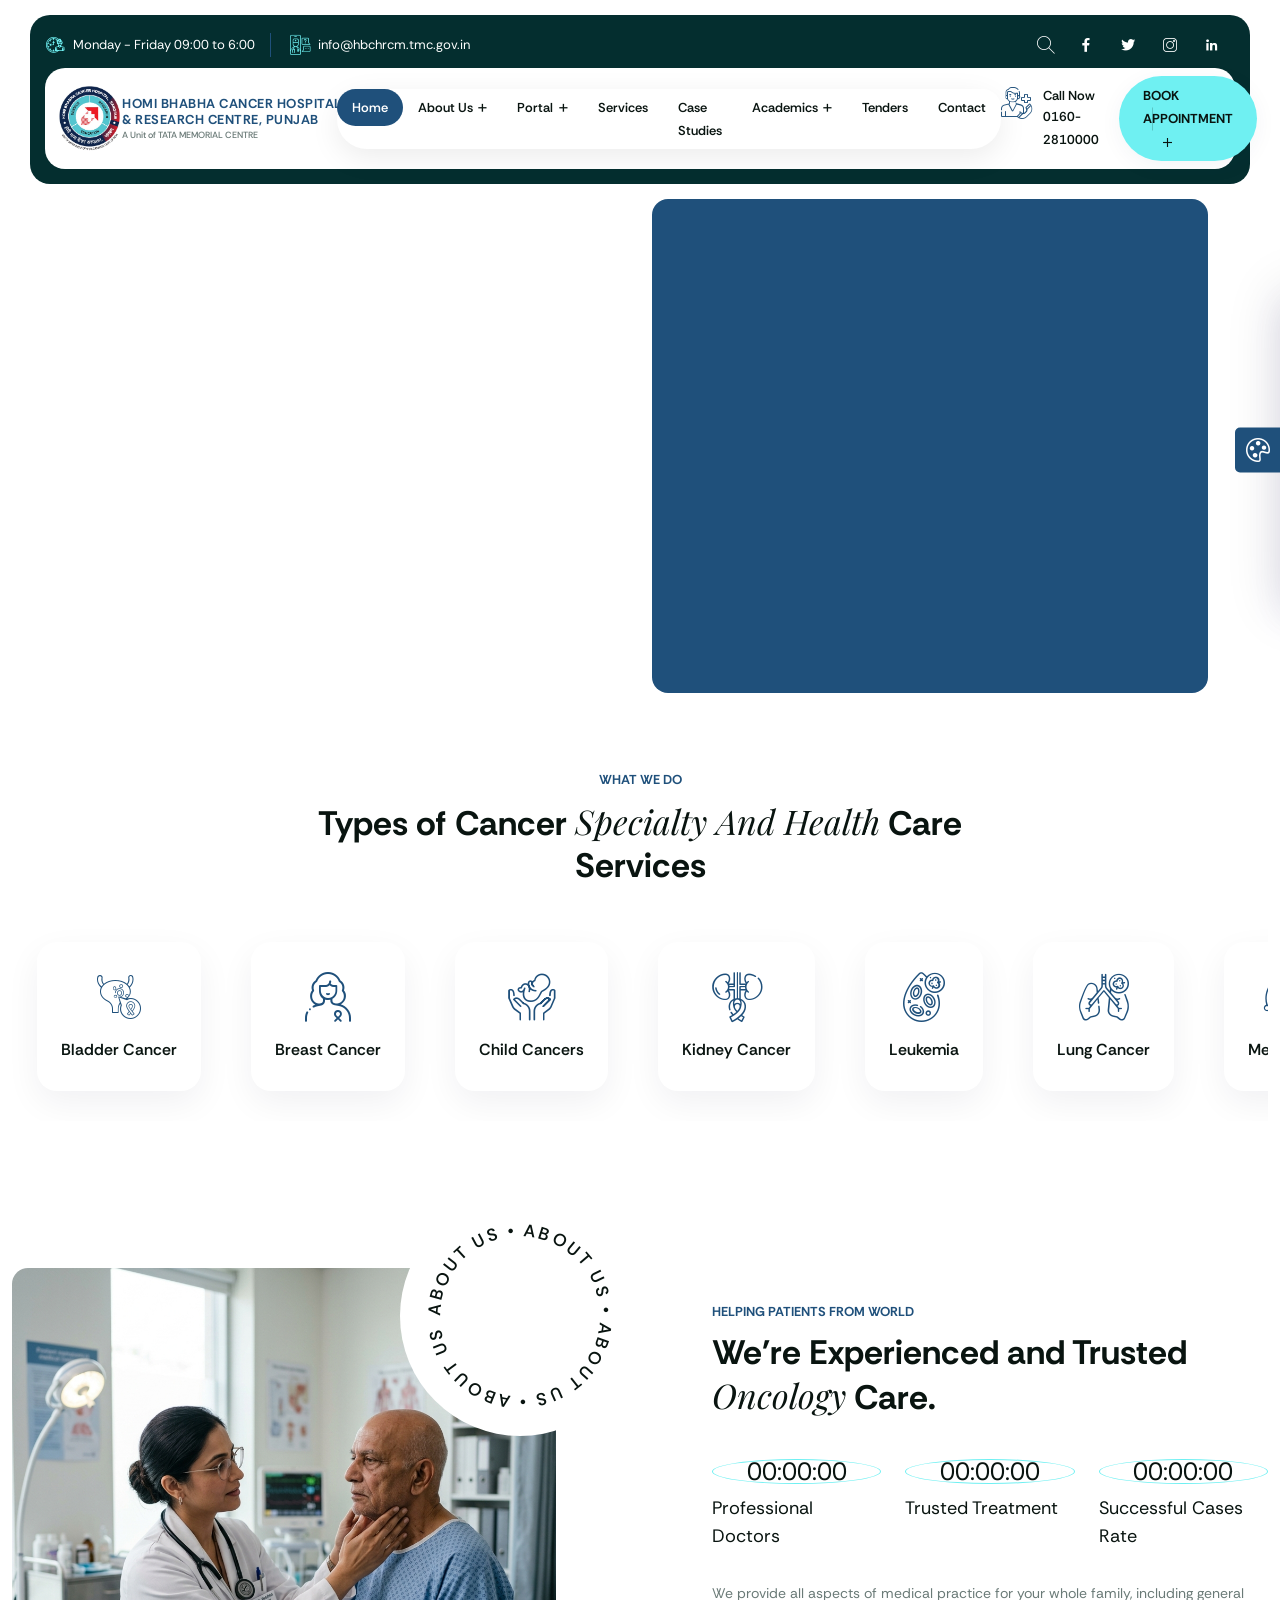
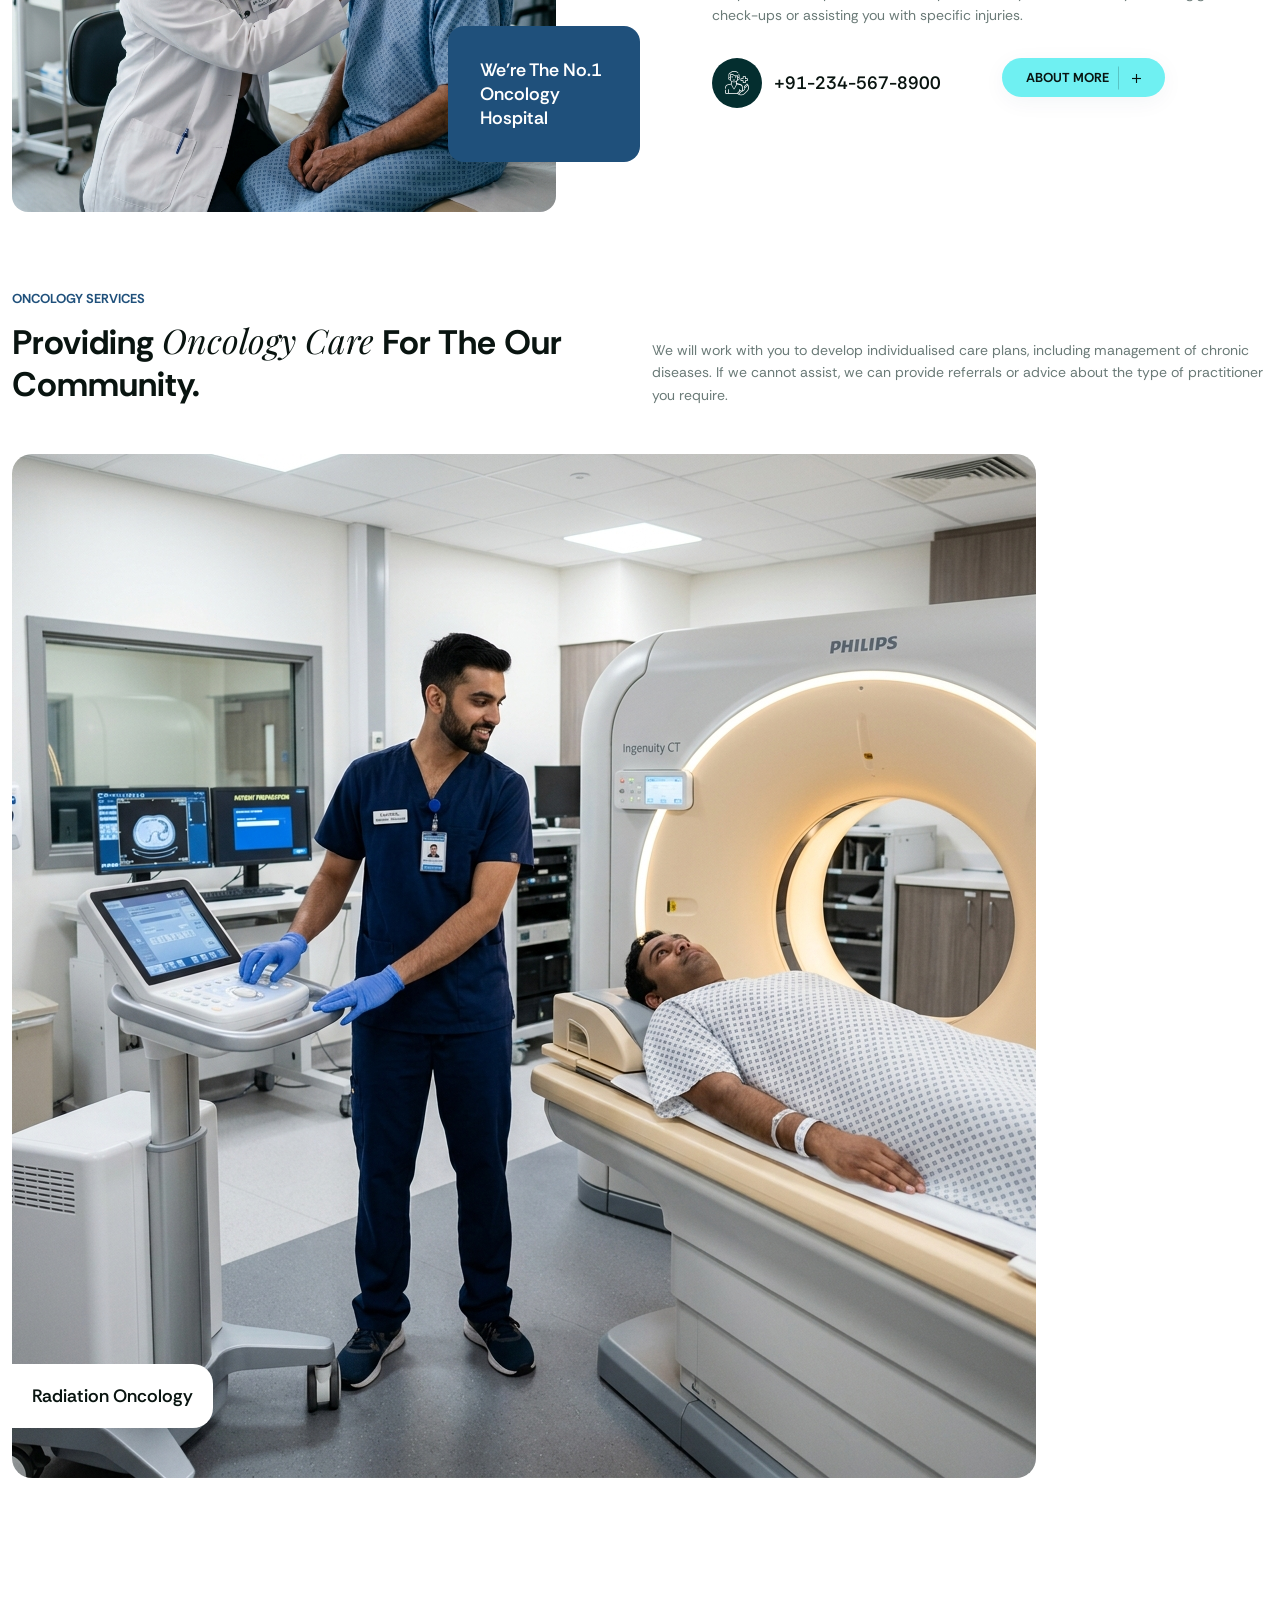
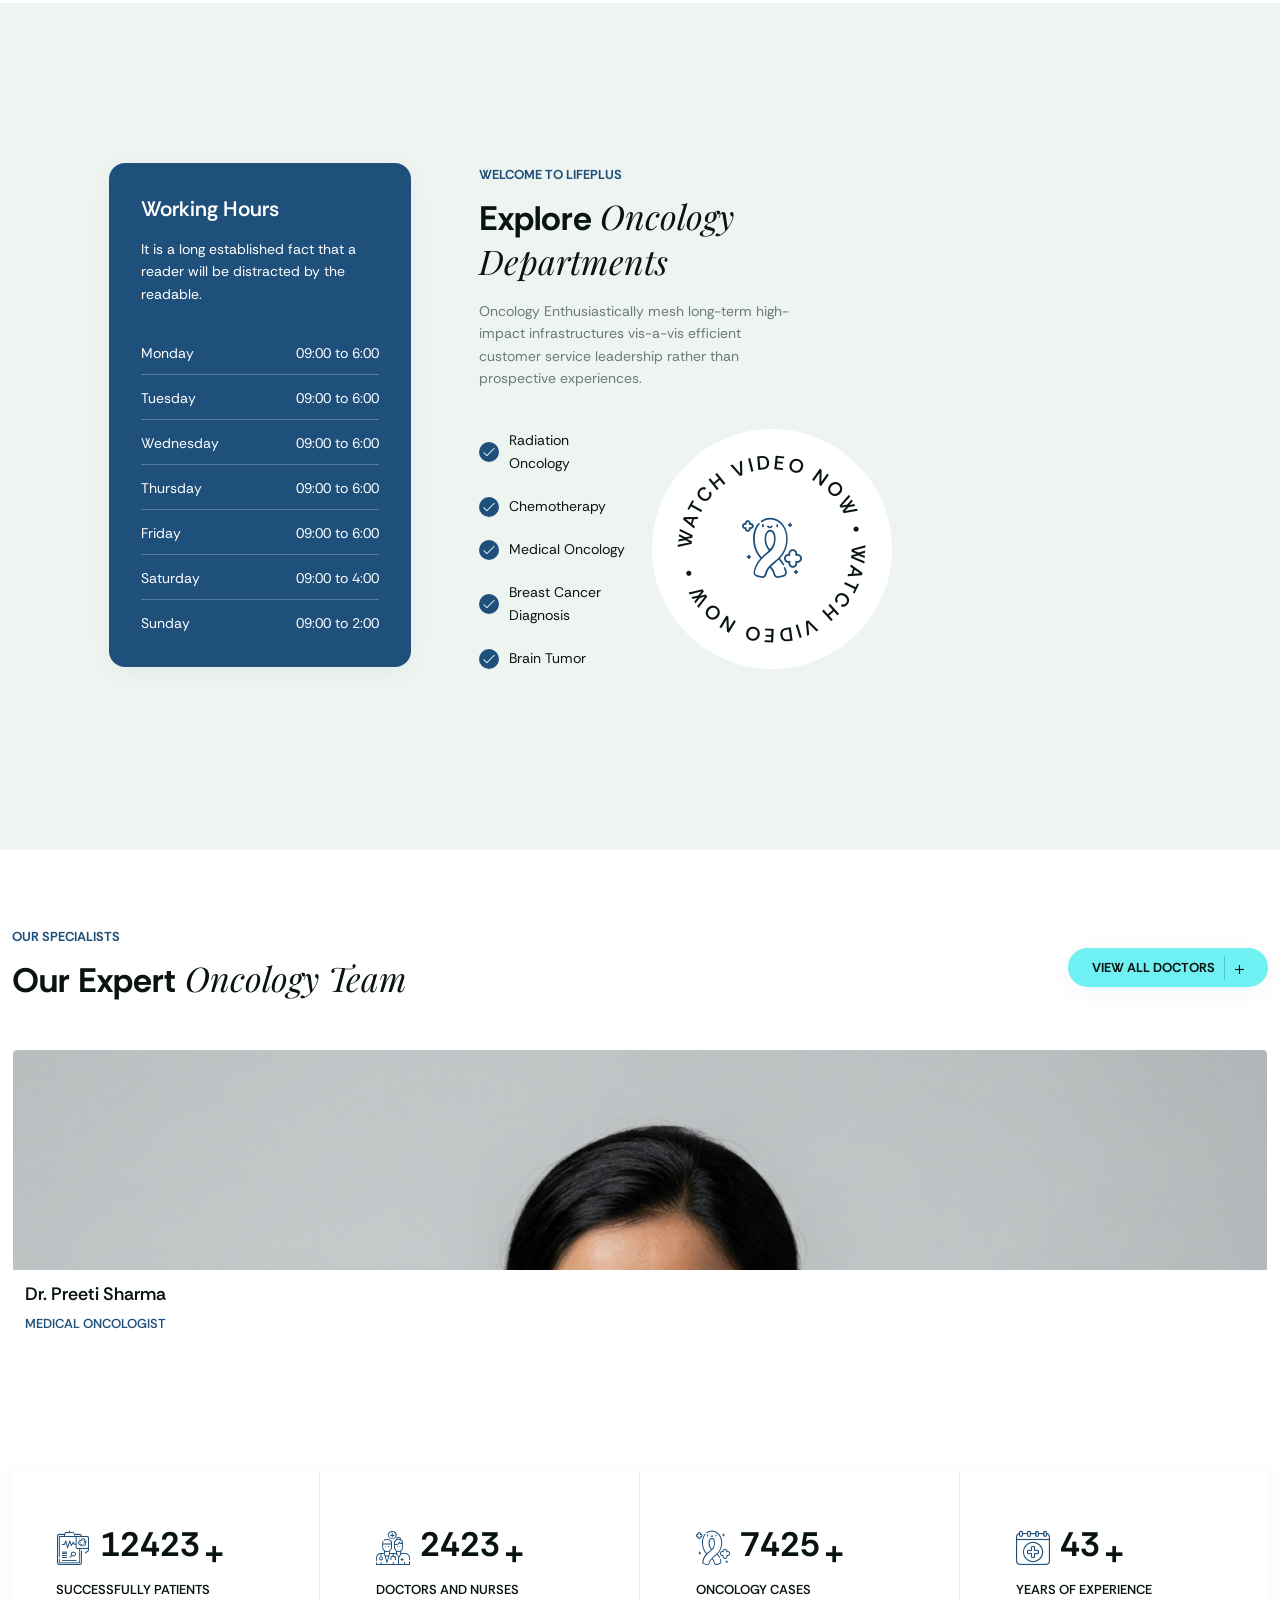
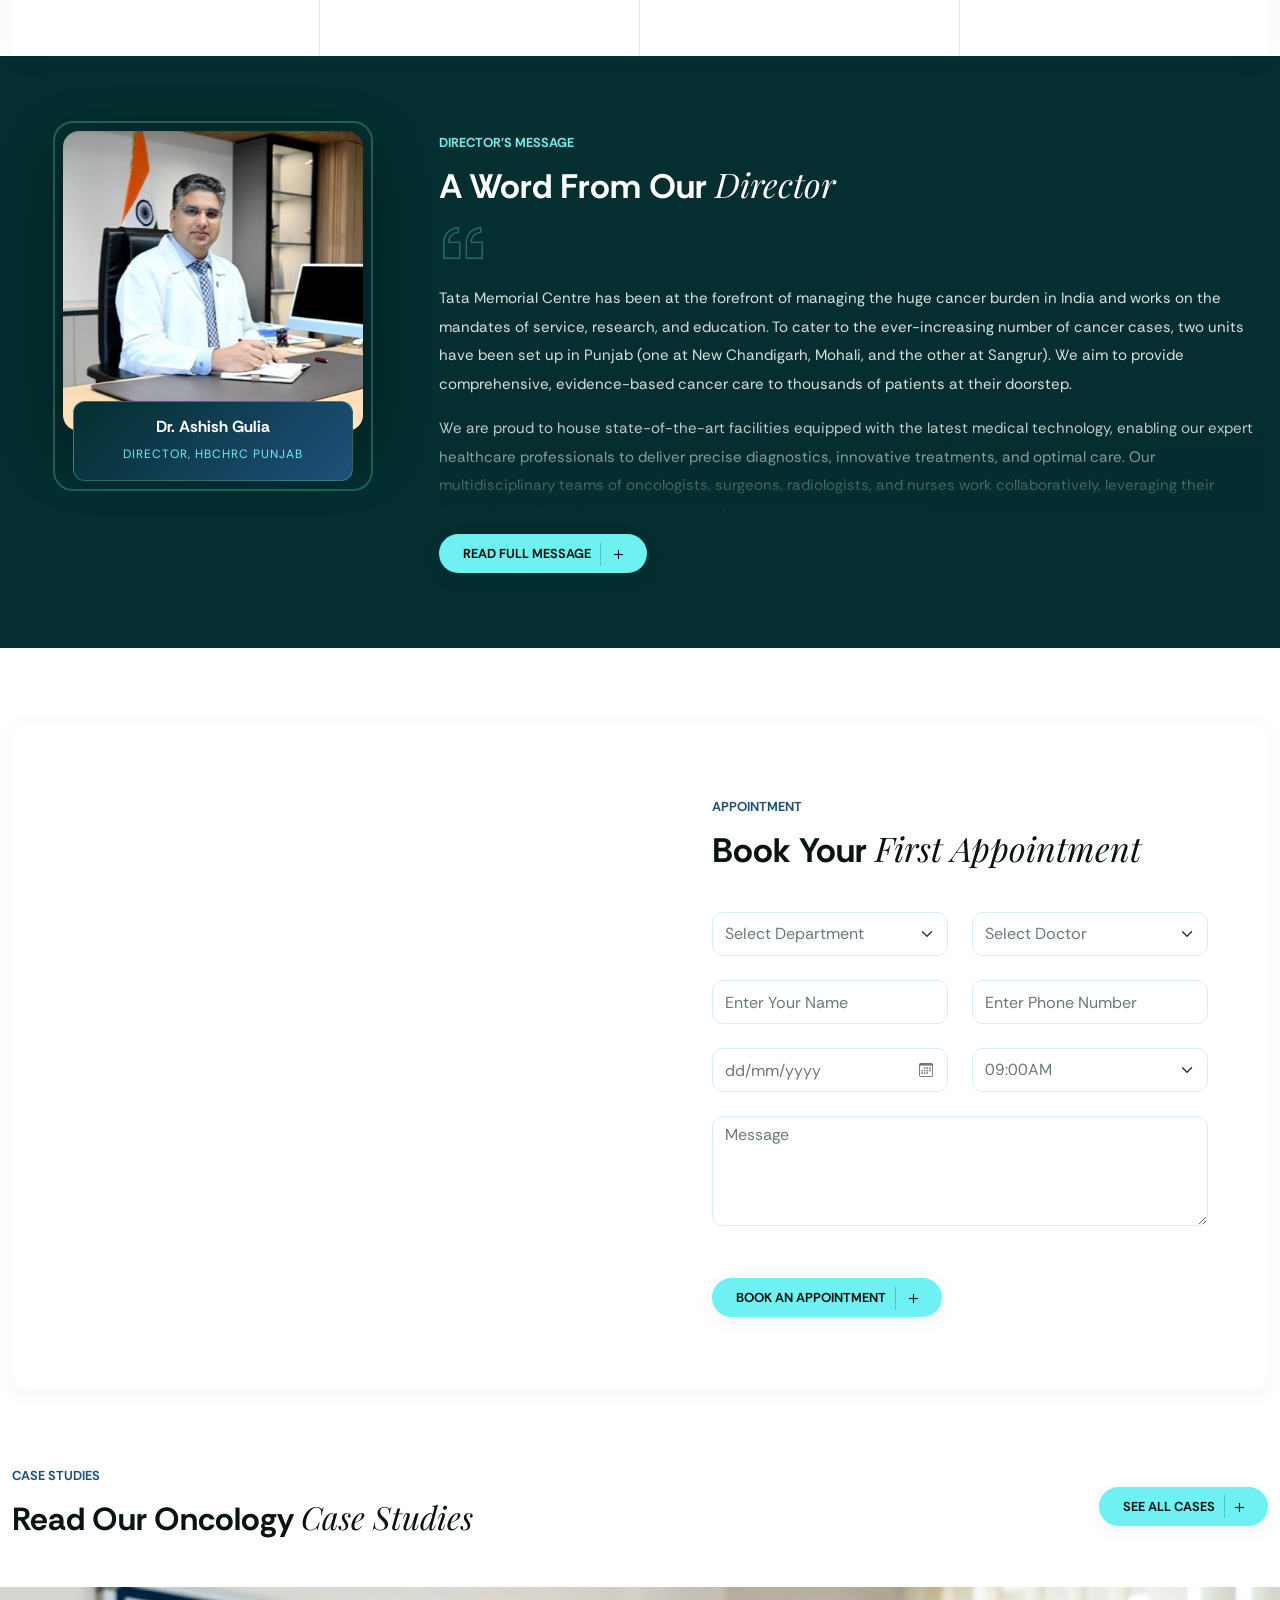
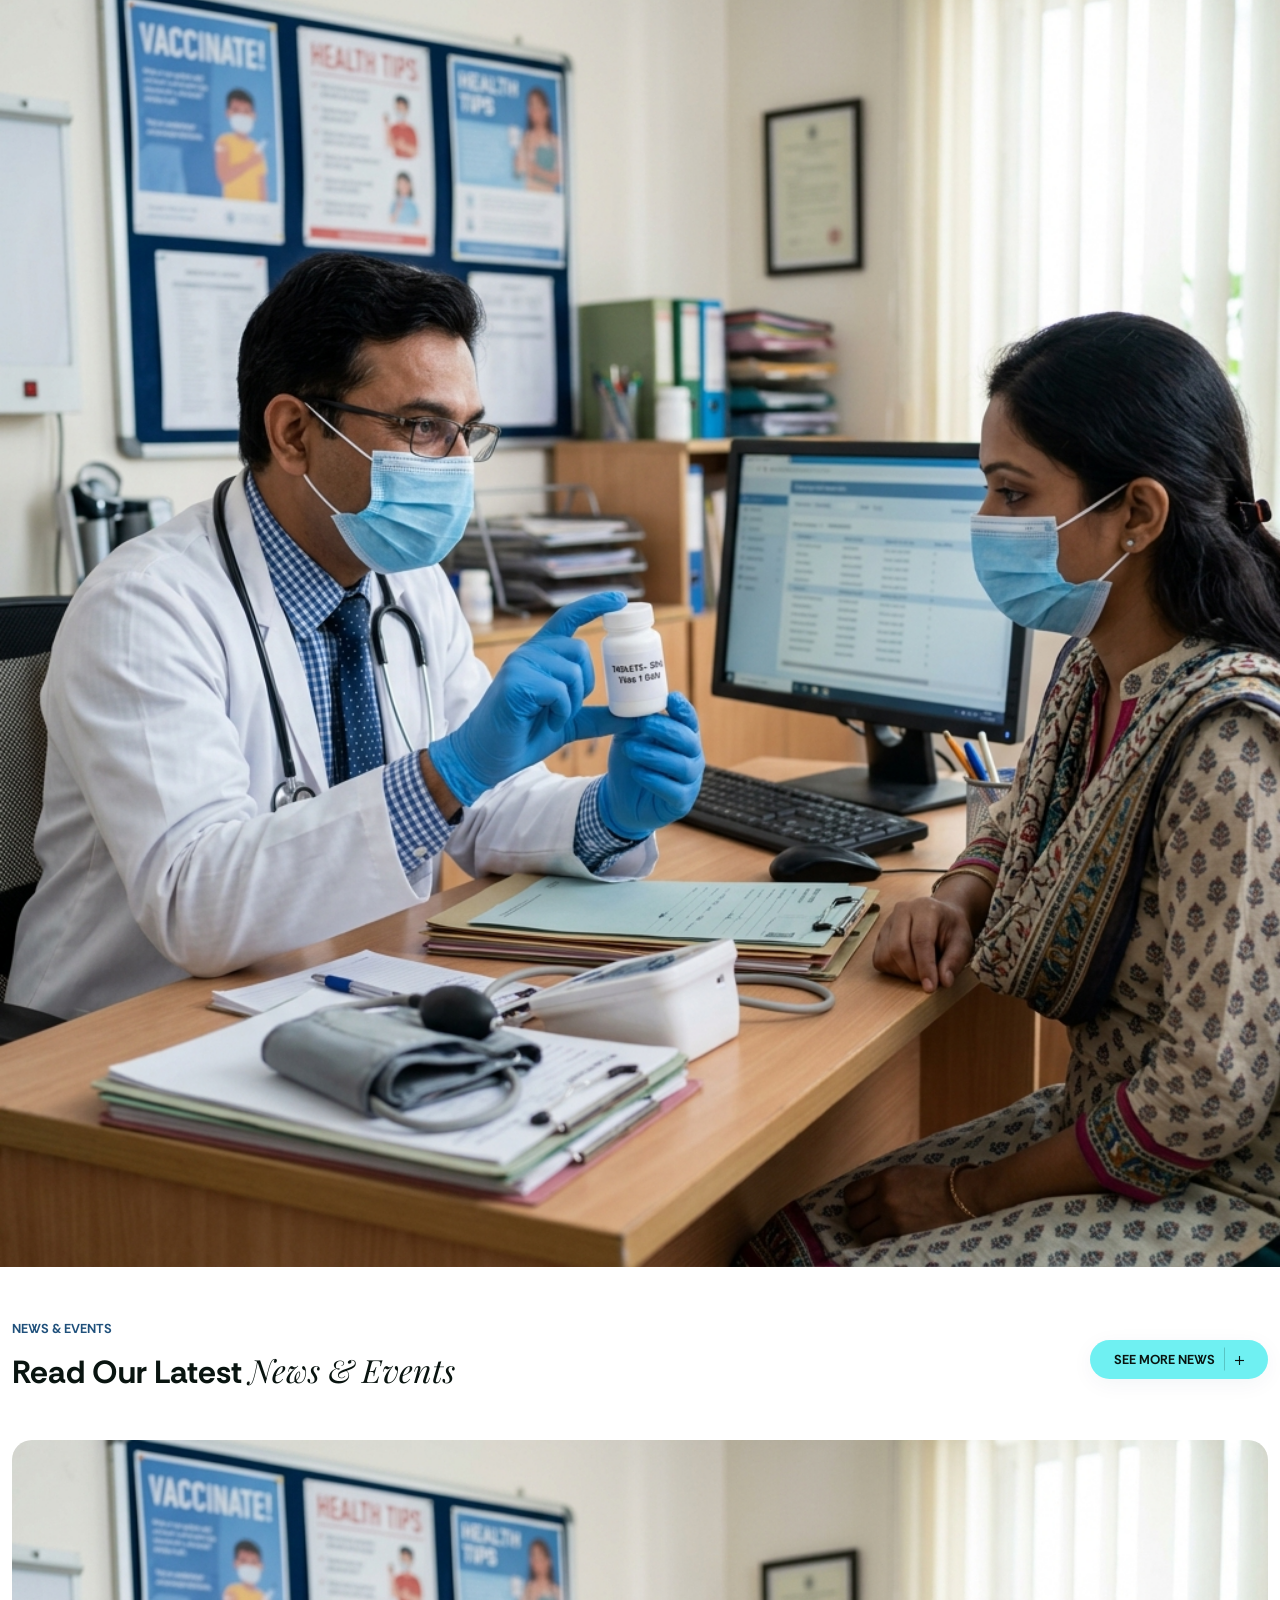
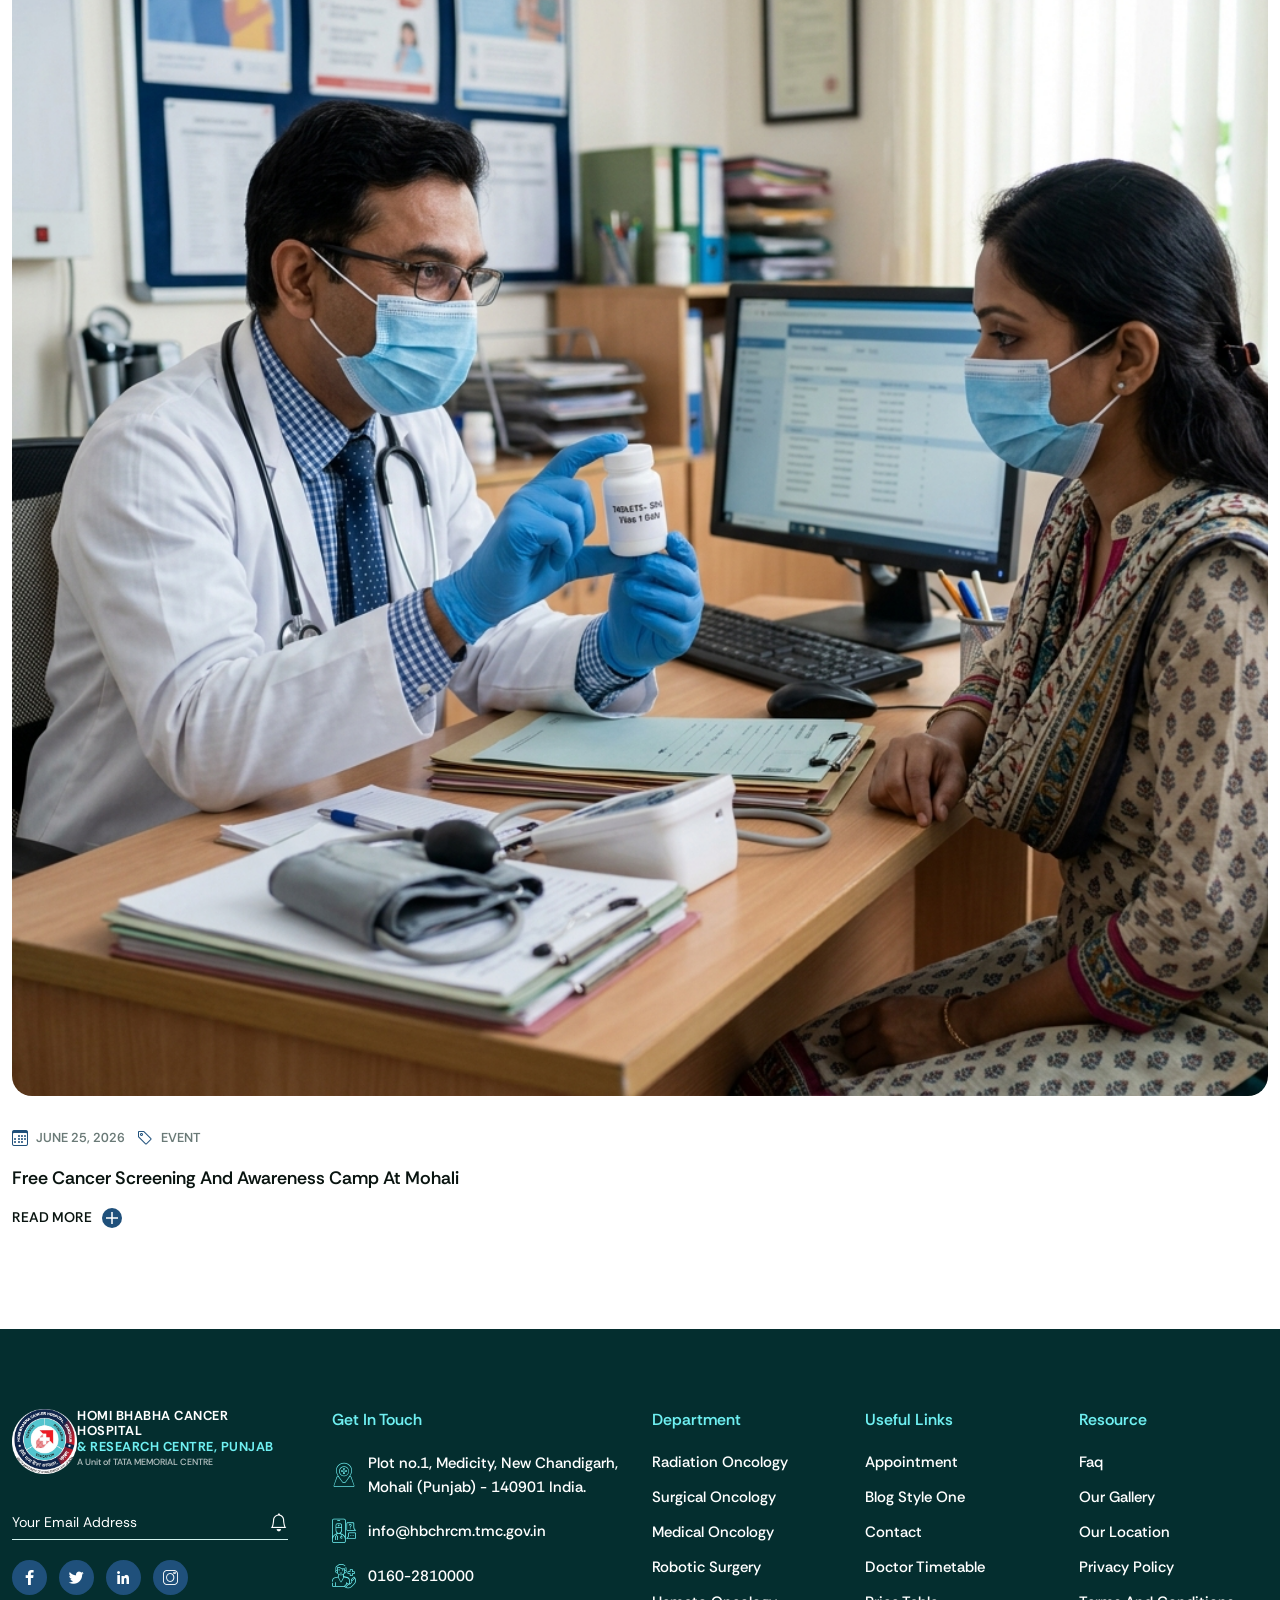
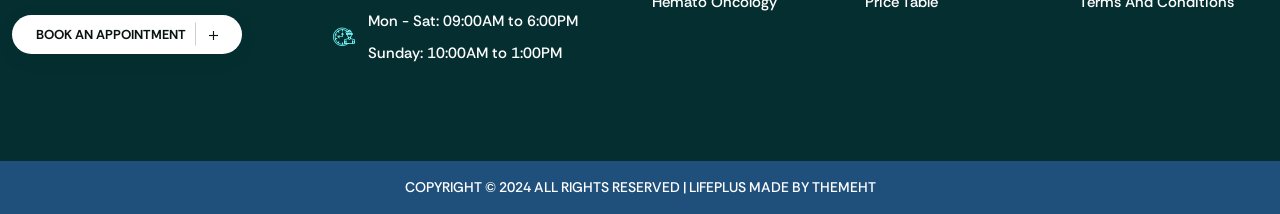
==== commit 7bedda1a: "dr section  update" ====
--- a/index.html
+++ b/index.html
@@ -75,1744 +75,11 @@
 <!-- preloader end -->
 
 
-<!--header start-->
 
-<header id="site-header" class="header">
-  <div class="header-top">
-    <div class="container-fluid p-0">
-      <div class="row align-items-center">
-        <div class="col-lg-8 col-md-12">
-          <div class="topbar-link">
-            <ul class="list-inline">
-              <li>
-                <i class="flaticon-working-hours"></i>
-                <span>Monday - Friday 09:00 to 6:00</span>
-              </li>
-              <li>
-                <i class="flaticon-chat"></i>
-                <a href="mailto:info@hbchrcm.tmc.gov.in">info@hbchrcm.tmc.gov.in</a>
-              </li>
-            </ul>
-          </div>
-        </div>
-        <div class="col-lg-4 col-md-12 d-flex align-items-center justify-content-lg-end mt-3 mt-lg-0">
-          <div class="search-icon me-3">
-            <a id="search" href="javascript:void(0)">
-              <i class="flaticon-search-1"></i>
-            </a>
-          </div>
-          <div class="social-icons">
-            <ul class="list-inline">
-              <li>
-                <a href="#">
-                  <i class="flaticon-facebook-app-symbol"></i>
-                </a>
-              </li>
-              <li>
-                <a href="#">
-                  <i class="flaticon-twitter"></i>
-                </a>
-              </li>
-              <li>
-                <a href="#">
-                  <i class="flaticon-instagram"></i>
-                </a>
-              </li>
-              <li>
-                <a href="#">
-                  <i class="flaticon-linkedin"></i>
-                </a>
-              </li>
-            </ul>
-          </div>
-        </div>
-      </div>
-    </div>
-  </div>
-  <div id="header-wrap">
-    <div class="container-fluid p-0">
-      <div class="row">
-        <!--menu start-->
-        <div class="col">
-          <nav class="navbar navbar-expand-lg">
-            <a class="navbar-brand logo" href="index.html">
-              <img class="img-fluid" src="images/logo.png" alt="Logo">
-              <div class="logo-text-group">
-                <div class="logo-title">HOMI BHABHA CANCER HOSPITAL</div>
-                <div class="logo-subtitle">& RESEARCH CENTRE, PUNJAB</div>
-                <div class="logo-desc">A Unit of TATA MEMORIAL CENTRE</div>
-              </div>
-            </a>
-            <button class="navbar-toggler ht-toggler" type="button" data-bs-toggle="collapse" data-bs-target="#navbarNav" aria-expanded="false" aria-label="Toggle navigation">
-              <svg width="100" height="100" viewBox="0 0 100 100">
-                <path class="line line1" d="M 20,29.000046 H 80.000231 C 80.000231,29.000046 94.498839,28.817352 94.532987,66.711331 94.543142,77.980673 90.966081,81.670246 85.259173,81.668997 79.552261,81.667751 75.000211,74.999942 75.000211,74.999942 L 25.000021,25.000058"></path>
-                <path class="line line2" d="M 20,50 H 80"></path>
-                <path class="line line3" d="M 20,70.999954 H 80.000231 C 80.000231,70.999954 94.498839,71.182648 94.532987,33.288669 94.543142,22.019327 90.966081,18.329754 85.259173,18.331003 79.552261,18.332249 75.000211,25.000058 75.000211,25.000058 L 25.000021,74.999942"></path>
-              </svg>
-            </button>
-            <div class="collapse navbar-collapse" id="navbarNav">
-              <ul class="navbar-nav me-auto">
-                <li class="nav-item">
-                  <a class="nav-link active" href="index.html">Home</a>
-                </li>
-                
-                <li class="nav-item dropdown dropdown-mega">
-                  <a class="nav-link dropdown-toggle" href="#" data-bs-toggle="dropdown" data-bs-display="static">About Us</a>
-                  <div class="dropdown-menu mega-menu p-4" style="width: 540px; left: 50%; transform: translateX(-50%);">
-                    <div class="row">
-                      <div class="col-4">
-                        <h6 class="dropdown-header text-primary font-weight-bold p-0 mb-2" style="font-size: 11px;">Leadership</h6>
-                        <ul class="list-unstyled">
-                          <li><a class="dropdown-item p-1" href="#" style="font-size: 13px;">Director's Message</a></li>
-                          <li><a class="dropdown-item p-1" href="#" style="font-size: 13px;">Governing Council</a></li>
-                          <li><a class="dropdown-item p-1" href="#" style="font-size: 13px;">Collegium</a></li>
-                          <li><a class="dropdown-item p-1" href="#" style="font-size: 13px;">Affiliations</a></li>
-                        </ul>
-                      </div>
-                      <div class="col-4">
-                        <h6 class="dropdown-header text-primary font-weight-bold p-0 mb-2" style="font-size: 11px;">Governance</h6>
-                        <ul class="list-unstyled">
-                          <li><a class="dropdown-item p-1" href="#" style="font-size: 13px;">Vigilance</a></li>
-                          <li><a class="dropdown-item p-1" href="#" style="font-size: 13px;">RTI Act</a></li>
-                          <li><a class="dropdown-item p-1" href="#" style="font-size: 13px;">Statutory Docs</a></li>
-                          <li><a class="dropdown-item p-1" href="#" style="font-size: 13px;">Hospital Registration</a></li>
-                        </ul>
-                      </div>
-                      <div class="col-4">
-                        <h6 class="dropdown-header text-primary font-weight-bold p-0 mb-2" style="font-size: 11px;">Committees</h6>
-                        <ul class="list-unstyled">
-                          <li><a class="dropdown-item p-1" href="#" style="font-size: 13px;">ICC Committee</a></li>
-                          <li><a class="dropdown-item p-1" href="#" style="font-size: 13px;">Liaison Officer</a></li>
-                          <li><a class="dropdown-item p-1" href="#" style="font-size: 13px;">Annual Reports</a></li>
-                          <li><a class="dropdown-item p-1" href="#" style="font-size: 13px;">APR Reports</a></li>
-                        </ul>
-                      </div>
-                    </div>
-                  </div>
-                </li>
-                
-                <li class="nav-item dropdown dropdown-mega">
-                  <a class="nav-link dropdown-toggle" href="#" data-bs-toggle="dropdown" data-bs-display="static">Portal</a>
-                  <div class="dropdown-menu mega-menu p-4" style="width: 750px; left: 50%; transform: translateX(-50%);">
-                    <div class="row">
-                      <div class="col-3">
-                        <h6 class="dropdown-header text-primary font-weight-bold p-0 mb-2" style="font-size: 11px;">Emergency & Contact</h6>
-                        <ul class="list-unstyled">
-                          <li><a class="dropdown-item p-1" href="#" style="font-size: 13px;">Casualty Facility</a></li>
-                          <li><a class="dropdown-item p-1" href="#" style="font-size: 13px;">Location & Contact</a></li>
-                          <li><a class="dropdown-item p-1" href="#" style="font-size: 13px;">DMG Doctor List</a></li>
-                          <li><a class="dropdown-item p-1" href="#" style="font-size: 13px;">Departments</a></li>
-                        </ul>
-                      </div>
-                      <div class="col-3">
-                        <h6 class="dropdown-header text-primary font-weight-bold p-0 mb-2" style="font-size: 11px;">OPD Services</h6>
-                        <ul class="list-unstyled">
-                          <li><a class="dropdown-item p-1" href="#" style="font-size: 13px;">OPD Timings</a></li>
-                          <li><a class="dropdown-item p-1" href="#" style="font-size: 13px;">Process Flow</a></li>
-                          <li><a class="dropdown-item p-1" href="#" style="font-size: 13px;">Online Registration</a></li>
-                          <li><a class="dropdown-item p-1" href="#" style="font-size: 13px;">Appointments</a></li>
-                          <li><a class="dropdown-item p-1" href="#" style="font-size: 13px;">Teleconsultation</a></li>
-                          <li><a class="dropdown-item p-1" href="#" style="font-size: 13px;">Expert Opinion</a></li>
-                        </ul>
-                      </div>
-                      <div class="col-3">
-                        <h6 class="dropdown-header text-primary font-weight-bold p-0 mb-2" style="font-size: 11px;">Indoor Services</h6>
-                        <ul class="list-unstyled">
-                          <li><a class="dropdown-item p-1" href="#" style="font-size: 13px;">Bed Strength</a></li>
-                          <li><a class="dropdown-item p-1" href="#" style="font-size: 13px;">Admission Process</a></li>
-                          <li><a class="dropdown-item p-1" href="#" style="font-size: 13px;">Discharge Process</a></li>
-                          <li><a class="dropdown-item p-1" href="#" style="font-size: 13px;">Billing Cycle</a></li>
-                          <li><a class="dropdown-item p-1" href="#" style="font-size: 13px;">Chemotherapy</a></li>
-                          <li><a class="dropdown-item p-1" href="#" style="font-size: 13px;">Radiation Therapy</a></li>
-                        </ul>
-                      </div>
-                      <div class="col-3">
-                        <h6 class="dropdown-header text-primary font-weight-bold p-0 mb-2" style="font-size: 11px;">Diagnostics & Rx</h6>
-                        <ul class="list-unstyled">
-                          <li><a class="dropdown-item p-1" href="#" style="font-size: 13px;">Operation Theatres</a></li>
-                          <li><a class="dropdown-item p-1" href="#" style="font-size: 13px;">Radiology & IR</a></li>
-                          <li><a class="dropdown-item p-1" href="#" style="font-size: 13px;">Nuclear Medicine</a></li>
-                          <li><a class="dropdown-item p-1" href="#" style="font-size: 13px;">Laboratories</a></li>
-                          <li><a class="dropdown-item p-1" href="#" style="font-size: 13px;">Pharmacy</a></li>
-                        </ul>
-                      </div>
-                    </div>
-                  </div>
-                </li>
-                
-                <li class="nav-item">
-                  <a class="nav-link" href="#services-section">Services</a>
-                </li>
-                
-                <li class="nav-item dropdown">
-                  <a class="nav-link dropdown-toggle" href="#" data-bs-toggle="dropdown" data-bs-display="static">Academics</a>
-                  <ul class="dropdown-menu" style="min-width: 260px;">
-                    <li><a class="dropdown-item" href="#" style="text-transform: none;">About Academics Department</a></li>
-                    <li><a class="dropdown-item" href="#" style="text-transform: none;">Academics Committee</a></li>
-                    <li><a class="dropdown-item" href="#" style="text-transform: none;">Anti-Ragging Committee</a></li>
-                    <li><a class="dropdown-item" href="#" style="text-transform: none;">Institutional Ethics Committee</a></li>
-                    <li><a class="dropdown-item" href="#" style="text-transform: none;">Affiliated University</a></li>
-                    <li><a class="dropdown-item" href="#" style="text-transform: none;">NMC India Attendance</a></li>
-                    <li><a class="dropdown-item" href="#" style="text-transform: none;">Stipend Details Mullanpur</a></li>
-                    <li><a class="dropdown-item" href="#" style="text-transform: none;">Stipend Details Sangrur</a></li>
-                  </ul>
-                </li>
-                
-                <li class="nav-item">
-                  <a class="nav-link" href="#">Tenders</a>
-                </li>
-                
-                <li class="nav-item">
-                  <a class="nav-link" href="#contact-section">Contact</a>
-                </li>
-              </ul>
-            </div>
-            <div class="right-nav align-items-center d-flex justify-content-end">
-              <div class="header-media">
-                <ul class="list-inline mb-0">
-                  <li>
-                    <i class="flaticon-doctor-consultation"></i>
-                    <h6>Call Now</h6>
-                    <a href="tel:0160-2810000">0160-2810000</a>
-                  </li>
-                </ul>
-              </div>
-              <a class="themeht-btn primary-btn" href="appointment.html">
-                <span>Book Appointment </span>
-                <i class="flaticon-plus"></i>
-              </a>
-            </div>
-          </nav>
-        </div>
-        <!--menu end-->
-      </div>
-    </div>
-  </div>
-</header>
-<div class="search-input" id="search-input-box">
-  <div class="search-inner-box">
-    <div class="container">
-      <div class="row justify-content-center">
-        <div class="col-lg-6">
-          <form role="search" class="search-form d-flex justify-content-between search-inner">
-            <label>
-              <input type="search" class="search-field" placeholder="Search Here" value="" name="s" />
-            </label>
-            <button type="submit" class="search-submit">
-              <i class="bi bi-search"></i>
-            </button>
-            <span class="bi bi-x close-search" id="close-search" title="Close Search"></span>
-          </form>
-        </div>
-      </div>
-    </div>
-  </div>
-</div>
+<div data-include="components/header.html"></div>
+<div data-include="components/home.html"></div>
+<div data-include="components/footer.html"></div>
 
-<!--header end-->
-
-
-<!--banner start-->
-
-<section class="p-0 hb-hero-section">
-  <div class="swiper banner-swiper banner-slider banner-one">
-    <div class="swiper-wrapper">
-      <div class="swiper-slide">
-        <div class="banner-content">
-          <div class="container-fluid px-lg-10">
-            <div class="row">
-              <div class="col-lg-6 col-12">
-                <div class="rounded h-100 mobile-bg-img" data-bg-img="images/banner/02.jpg"></div>
-              </div>
-              <div class="col-lg-6 col-12 mt-5 mt-lg-0">
-                <div class="banner-text theme-bg rounded">
-                  <h1 class="mb-4 text-white">Take Care Of <span>Cancer Health</span> Treatment </h1>
-                  <p class="text-white">A wonderful serenity has taken possession of my entire soul, like these sweet mornings of spring which I enjoy with my whole heart.&nbsp;</p>
-                  <div class="btn-box mt-5">
-                    <a class="themeht-btn white-btn" href="doctor-style-01.html">
-                      <span>Find A Doctor</span>
-                      <i class="flaticon-plus"></i>
-                    </a>
-                  </div>
-                </div>
-              </div>              
-            </div>
-          </div>
-        </div>
-      </div>
-      <div class="swiper-slide">
-        <div class="banner-content">
-          <div class="container-fluid px-lg-10">
-            <div class="row">
-              <div class="col-lg-6 col-12">
-                <div class="rounded h-100 mobile-bg-img" data-bg-img="images/banner/01.jpg"></div>
-              </div>
-              <div class="col-lg-6 col-12 mt-5 mt-lg-0">
-                <div class="banner-text theme-bg rounded">
-                  <h1 class="mb-4 text-white">Professional <span>Oncology Treatment</span> Hospital </h1>
-                  <p class="text-white">A wonderful serenity has taken possession of my entire soul, like these sweet mornings of spring which I enjoy with my whole heart.&nbsp;</p>
-                  <div class="btn-box mt-5">
-                    <a class="themeht-btn white-btn" href="doctor-style-01.html">
-                      <span>Find A Doctor</span>
-                      <i class="flaticon-plus"></i>
-                    </a>
-                  </div>
-                </div>
-              </div>              
-            </div>
-          </div>
-        </div>
-      </div>
-    </div>
-    <div id="banner-swiper-button-next" class="swiper-button-next"></div>
-    <div id="banner-swiper-button-prev" class="swiper-button-prev"></div>
-  </div>
-</section>
-
-<!--banner end-->
-
-
-<!--body content start-->
-
-<div class="page-content">
-
-<!--marquee start-->
-
-<section class="hb-marquee-section">
-  <div class="container">
-    <div class="row justify-content-center text-center">
-      <div class="col-lg-8 col-xl-7">
-        <div class="theme-title ht-split-text">
-          <h6>What We Do</h6>
-          <h2 data-splitting="chars">Types of Cancer <span class="title-text">Specialty And Health</span> Care Services</h2>
-        </div>
-      </div>
-    </div>
-    <div class="row">
-      <div class="col">
-        <div class="swiper marquee-swiper">
-          <div class="swiper-wrapper">
-            <div class="swiper-slide">
-              <div class="marquee-icon-box">
-                <i class="flaticon flaticon-bladder"></i>
-                <h5>Bladder Cancer</h5>
-              </div>
-            </div>
-            <div class="swiper-slide">
-              <div class="marquee-icon-box">
-                <i class="flaticon flaticon-breast-cancer"></i>
-                <h5>Breast Cancer</h5>
-              </div>
-            </div>
-            <div class="swiper-slide swiper-slide-active">
-              <div class="marquee-icon-box">
-                <i class="flaticon flaticon-pediatrics"></i>
-                <h5>Child Cancers</h5>
-              </div>
-            </div>
-            <div class="swiper-slide swiper-slide-next">
-              <div class="marquee-icon-box">
-                <i class="flaticon flaticon-kidney-cancer"></i>
-                <h5>Kidney Cancer</h5>
-              </div>
-            </div>
-            <div class="swiper-slide">
-              <div class="marquee-icon-box">
-                <i class="flaticon flaticon-leukemia"></i>
-                <h5>Leukemia</h5>
-              </div>
-            </div>
-            <div class="swiper-slide">
-              <div class="marquee-icon-box">
-                <i class="flaticon flaticon-lung"></i>
-                <h5>Lung Cancer</h5>
-              </div>
-            </div>
-            <div class="swiper-slide">
-              <div class="marquee-icon-box">
-                <i class="flaticon flaticon-cancer-cell"></i>
-                <h5>Metastatic</h5>
-              </div>
-            </div>
-            <div class="swiper-slide">
-              <div class="marquee-icon-box">
-                <i class="flaticon flaticon-dermatoscope"></i>
-                <h5>Melanoma</h5>
-              </div>
-            </div>
-            <div class="swiper-slide">
-              <div class="marquee-icon-box">
-                <i class="flaticon flaticon-pancreatitis"></i>
-                <h5>Pancreatic</h5>
-              </div>
-            </div>
-            <div class="swiper-slide">
-              <div class="marquee-icon-box">
-                <i class="flaticon flaticon-prostate"></i>
-                <h5>Prostate Cancer</h5>
-              </div>
-            </div>
-            <div class="swiper-slide">
-              <div class="marquee-icon-box">
-                <i class="flaticon flaticon-thyroid"></i>
-                <h5>Thyroid Cancer</h5>
-              </div>
-            </div>
-            <div class="swiper-slide">
-              <div class="marquee-icon-box">
-                <i class="flaticon flaticon-uterine"></i>
-                <h5>Uterine Cancer</h5>
-              </div>
-            </div>
-            <div class="swiper-slide">
-              <div class="marquee-icon-box">
-                <i class="flaticon flaticon-brain"></i>
-                <h5>Brain Tumor</h5>
-              </div>
-            </div>
-          </div>
-        </div>
-      </div>
-    </div>
-  </div>
-</section>
-
-<!--marquee end-->
-
-
-<!--about start-->
-
-<section class="py-0 hb-about-section">
-  <div class="container">
-    <div class="row align-items-center">
-      <div class="col-lg-6 position-relative">
-        <div class="about-text round-text">
-          <svg version="1.1" xmlns="http://www.w3.org/2000/svg" xmlns:xlink="http://www.w3.org/1999/xlink" x="0px" y="0px" width="100%" height="100%" viewBox="0 0 180 180" enable-background="new 0 0 180 180" xml:space="preserve">
-            <defs>
-              <path id="circlePath2" d="M 90, 90 m -60, 0 a 60,60 0 0,1 120,0 a 60,60 0 0,1 -120,0 "></path>
-            </defs>
-            <circle cx="90" cy="90" r="75" fill="none"></circle>
-            <g>
-              <use xlink:href="#circlePath2" fill="none"></use>
-              <text>
-                <textPath xlink:href="#circlePath2">About Us • About Us • About Us • About Us •</textPath>
-              </text>
-            </g>
-          </svg>
-        </div>
-        <div class="mt-10 pe-10 ht-img-effect">
-          <div class="ht-img-effect-image">
-            <img class="img-fluid w-100 rounded" src="images/about/01.jpg" alt="">
-          </div>
-        </div>
-        <div class="about-text2 theme-bg rounded p-5 d-inline-block">
-          <h4 class="text-white mb-0">We're The No.1 Oncology Hospital</h4>
-        </div>
-      </div>
-      <div class="col-lg-6 ps-lg-10 mt-5 mt-lg-0">
-        <div class="theme-title ht-split-text">
-          <h6>Helping Patients From World</h6>
-          <h2 data-splitting="chars">We're Experienced and Trusted <span class="title-text">Oncology</span> Care. </h2>
-        </div>
-        <div class="row">
-          <div class="col-md-4">
-            <div class="ht-rounded-skill">
-              <div class="rounded-skill" data-circle-startTime=0 data-circle-maxValue="70" data-circle-dialWidth=5 data-circle-type="progress">
-                <div class="skill-bg">
-                  <div class="skill-num">00:00:00</div>
-                </div>
-              </div>
-              <span class="skill-title">Professional Doctors</span>
-            </div>
-          </div>
-          <div class="col-md-4 mt-5 mt-md-0">
-            <div class="ht-rounded-skill">
-              <div class="rounded-skill" data-circle-startTime=0 data-circle-maxValue="80" data-circle-dialWidth=5 data-circle-type="progress">
-                <div class="skill-bg">
-                  <div class="skill-num">00:00:00</div>
-                </div>
-              </div>
-              <span class="skill-title">Trusted Treatment</span>
-            </div>
-          </div>
-          <div class="col-md-4 mt-5 mt-md-0">
-            <div class="ht-rounded-skill">
-              <div class="rounded-skill" data-circle-startTime=0 data-circle-maxValue="95" data-circle-dialWidth=5 data-circle-type="progress">
-                <div class="skill-bg">
-                  <div class="skill-num">00:00:00</div>
-                </div>
-              </div>
-              <span class="skill-title">Successful Cases Rate</span>
-            </div>
-          </div>
-        </div>
-        <p class="my-5">We provide all aspects of medical practice for your whole family, including general check-ups or assisting you with specific injuries.</p>
-        <div class="row">
-          <div class="col-md-6">
-            <div class="call-media">
-              <i class="flaticon-doctor-consultation"></i>
-              <a href="tel:+91-234-567-8900">+91-234-567-8900</a>
-            </div>
-          </div>
-          <div class="col-md-6">
-            <a href="about-us.html" class="themeht-btn primary-btn">
-              <span>About More</span>
-              <i class="flaticon-plus"></i>
-            </a>
-          </div>
-        </div>
-      </div>
-    </div>
-  </div>
-</section>
-
-<!--about end-->
-
-
-<!--service end-->
-
-<section id="services-section" class="hb-services-section">
-  <div class="container">
-    <div class="row align-items-end mb-7">
-      <div class="col-lg-6">
-        <div class="theme-title ht-split-text mb-0">
-          <h6>Oncology Services</h6>
-          <h2 class="mb-0" data-splitting="chars">Providing <span class="title-text">Oncology Care</span> For The Our Community.</h2>
-        </div>
-      </div>
-      <div class="col-lg-6 mt-4 mt-lg-0">
-        <p class="mb-0">We will work with you to develop individualised care plans, including management of chronic diseases. If we cannot assist, we can provide referrals or advice about the type of practitioner you require.</p>
-      </div>
-    </div>
-    <div class="row">
-      <div class="col">
-        <div class="swiper service-swiper service-swiper3">
-          <div class="swiper-wrapper">
-            <div class="swiper-slide swiper-slide-active">
-              <div class="service-item style-3">
-                <div class="service-image">
-                  <img src="images/services/06.jpg" class="img-fluid" alt="">
-                </div>
-                <div class="service-title">
-                  <h4>
-                    <a href="radiation-oncology.html">Radiation Oncology</a>
-                  </h4>
-                </div>
-              </div>
-            </div>
-            <div class="swiper-slide swiper-slide-next">
-              <div class="service-item style-3">
-                <div class="service-image">
-                  <img src="images/services/07.jpg" class="img-fluid" alt="">
-                </div>
-                <div class="service-title">
-                  <h4>
-                    <a href="surgical-oncology.html">Surgical Oncology</a>
-                  </h4>
-                </div>
-              </div>
-            </div>
-            <div class="swiper-slide">
-              <div class="service-item style-3">
-                <div class="service-image">
-                  <img src="images/services/08.jpg" class="img-fluid" alt="">
-                </div>
-                <div class="service-title">
-                  <h4>
-                    <a href="medical-oncology.html">Medical Oncology</a>
-                  </h4>
-                </div>
-              </div>
-            </div>
-            <div class="swiper-slide">
-              <div class="service-item style-3">
-                <div class="service-image">
-                  <img src="images/services/09.jpg" class="img-fluid" alt="">
-                </div>
-                <div class="service-title">
-                  <h4>
-                    <a href="robotic-surgery.html">Robotic Surgery</a>
-                  </h4>
-                </div>
-              </div>
-            </div>
-            <div class="swiper-slide">
-              <div class="service-item style-3">
-                <div class="service-image">
-                  <img src="images/services/10.jpg" class="img-fluid" alt="">
-                </div>
-                <div class="service-title">
-                  <h4>
-                    <a href="hemato-oncology.html">Hemato Oncology</a>
-                  </h4>
-                </div>
-              </div>
-            </div>
-          </div>
-          <div id="service-pagination" class="swiper-pagination"></div>
-        </div>
-      </div>
-    </div>
-  </div>
-</section>
-
-<!--service end-->
-
-
-<!--step end-->
-
-<section class="light-bg pb-0 pt-lg-0 pt-5 hb-stats-section">
-  <div class="container-fluid p-lg-0">
-    <div class="row">
-      <div class="ms-auto col-lg-3 col-md-12 custom-py-1 mobile-custom-py">
-        <div class="theme-bg box-shadow p-5 rounded">
-          <h3 class="text-white">Working Hours</h3>
-          <p class="text-white">It is a long established fact that a reader will be distracted by the readable.</p>
-          <div>
-            <div class="working-hours-item">
-              <span class="working-day">Monday</span>
-              <span class="working-time">09:00 to 6:00</span>
-            </div>
-            <div class="working-hours-item">
-              <span class="working-day">Tuesday</span>
-              <span class="working-time">09:00 to 6:00</span>
-            </div>
-            <div class="working-hours-item">
-              <span class="working-day">Wednesday</span>
-              <span class="working-time">09:00 to 6:00</span>
-            </div>
-            <div class="working-hours-item">
-              <span class="working-day">Thursday</span>
-              <span class="working-time">09:00 to 6:00</span>
-            </div>
-            <div class="working-hours-item">
-              <span class="working-day">Friday</span>
-              <span class="working-time">09:00 to 6:00</span>
-            </div>
-            <div class="working-hours-item">
-              <span class="working-day">Saturday</span>
-              <span class="working-time">09:00 to 4:00</span>
-            </div>
-            <div class="working-hours-item">
-              <span class="working-day">Sunday</span>
-              <span class="working-time">09:00 to 2:00</span>
-            </div>
-          </div>
-        </div>
-      </div>
-      <div class="col-lg-4 col-md-12 custom-py-1 mobile-custom-py px-8">
-        <div class="theme-title ht-split-text">
-          <h6>Welcome To Lifeplus</h6>
-          <h2 data-splitting="chars">Explore <span class="title-text">Oncology Departments</span></h2>
-          <p>Oncology Enthusiastically mesh long-term high-impact infrastructures vis-a-vis efficient customer service leadership rather than prospective experiences.</p>
-        </div>
-        <div class="row mt-5">
-          <div class="col-md-6">
-            <ul class="list-unstyled list-icon">
-              <li>
-                <i class="flaticon flaticon-tick"></i> Radiation Oncology
-              </li>
-              <li>
-                <i class="flaticon flaticon-tick"></i> Chemotherapy
-              </li>
-              <li>
-                <i class="flaticon flaticon-tick"></i> Medical Oncology
-              </li>
-              <li>
-                <i class="flaticon flaticon-tick"></i> Breast Cancer Diagnosis
-              </li>
-              <li>
-                <i class="flaticon flaticon-tick"></i> Brain Tumor
-              </li>
-            </ul>
-          </div>
-          <div class="col-md-6">
-            <div class="video-round-text me-n10">
-              <svg version="1.1" xmlns="http://www.w3.org/2000/svg" xmlns:xlink="http://www.w3.org/1999/xlink" x="0px" y="0px" width="100%" height="100%" viewBox="0 0 180 180" enable-background="new 0 0 180 180" xml:space="preserve">
-                <defs>
-                  <path id="circlePath" d="M 90, 90 m -60, 0 a 60,60 0 0,1 120,0 a 60,60 0 0,1 -120,0 "></path>
-                </defs>
-                <circle cx="90" cy="90" r="75" fill="none"></circle>
-                <g>
-                  <use xlink:href="#circlePath" fill="none"></use>
-                  <text>
-                    <textPath xlink:href="#circlePath">Watch Video Now • Watch Video Now •</textPath>
-                  </text>
-                </g>
-              </svg>
-              <a class="video-popup text-btn-icon popup-youtube" href="https://www.youtube.com/watch?v=B0hn57C_ls4">
-                <i class="flaticon flaticon-oncology-9"></i>
-              </a>
-            </div>
-          </div>
-        </div>
-      </div>
-      <div class="col-lg-4 col-md-12 mobile-bg-img" data-bg-img="images/about/02.jpg"></div>
-    </div>
-  </div>
-</section>
-
-<!--step end-->
-
-
-<!--team end-->
-
-<section class="hb-team-section">
-  <div class="container">
-    <div class="row justify-content-center text-center mb-5">
-      <div class="col-lg-8 col-xl-7">
-        <div class="theme-title ht-split-text">
-          <h6>Team Member</h6>
-          <h2 data-splitting="chars">Meet Our Specialist And <span class="title-text">Expert Oncologist</span> Doctors</h2>
-        </div>
-      </div>
-    </div>
-    <div class="row">
-      <div class="col">
-        <div class="swiper team-swiper">
-          <div class="swiper-wrapper" data-cursor2="">
-            <div class="swiper-slide">
-              <div class="team-member style3">
-                <div class="team-images">
-                  <img class="img-fluid" src="images/team/01.jpg" alt="">
-                  <div class="team-social-list">
-                    <span class="team-share-icon">
-                      <i class="bi bi-share"></i>
-                    </span>
-                    <ul class="team-social-icon list-inline">
-                      <li>
-                        <a href="#">
-                          <i class="flaticon-facebook-app-symbol"></i>
-                        </a>
-                      </li>
-                      <li>
-                        <a href="#">
-                          <i class="flaticon-twitter"></i>
-                        </a>
-                      </li>
-                      <li>
-                        <a href="#">
-                          <i class="flaticon-linkedin"></i>
-                        </a>
-                      </li>
-                      <li>
-                        <a href="#">
-                          <i class="flaticon-instagram"></i>
-                        </a>
-                      </li>
-                    </ul>
-                  </div>
-                </div>
-                <div class="team-description">
-                  <h4>
-                    <a href="team-single.html">Dr. Preeti Sharma</a>
-                  </h4>
-                  <span>Medical Oncologist</span>
-                </div>
-              </div>
-            </div>
-            <div class="swiper-slide">
-              <div class="team-member style3">
-                <div class="team-images">
-                  <img class="img-fluid" src="images/team/02.jpg" alt="">
-                  <div class="team-social-list">
-                    <span class="team-share-icon">
-                      <i class="bi bi-share"></i>
-                    </span>
-                    <ul class="team-social-icon list-inline">
-                      <li>
-                        <a href="#">
-                          <i class="flaticon-facebook-app-symbol"></i>
-                        </a>
-                      </li>
-                      <li>
-                        <a href="#">
-                          <i class="flaticon-twitter"></i>
-                        </a>
-                      </li>
-                      <li>
-                        <a href="#">
-                          <i class="flaticon-linkedin"></i>
-                        </a>
-                      </li>
-                      <li>
-                        <a href="#">
-                          <i class="flaticon-instagram"></i>
-                        </a>
-                      </li>
-                    </ul>
-                  </div>
-                </div>
-                <div class="team-description">
-                  <h4>
-                    <a href="team-single.html">Dr. Sunita Patel</a>
-                  </h4>
-                  <span>Surgical Oncologist</span>
-                </div>
-              </div>
-            </div>
-            <div class="swiper-slide">
-              <div class="team-member style3">
-                <div class="team-images">
-                  <img class="img-fluid" src="images/team/03.jpg" alt="">
-                  <div class="team-social-list">
-                    <span class="team-share-icon">
-                      <i class="bi bi-share"></i>
-                    </span>
-                    <ul class="team-social-icon list-inline">
-                      <li>
-                        <a href="#">
-                          <i class="flaticon-facebook-app-symbol"></i>
-                        </a>
-                      </li>
-                      <li>
-                        <a href="#">
-                          <i class="flaticon-twitter"></i>
-                        </a>
-                      </li>
-                      <li>
-                        <a href="#">
-                          <i class="flaticon-linkedin"></i>
-                        </a>
-                      </li>
-                      <li>
-                        <a href="#">
-                          <i class="flaticon-instagram"></i>
-                        </a>
-                      </li>
-                    </ul>
-                  </div>
-                </div>
-                <div class="team-description">
-                  <h4>
-                    <a href="team-single.html">Dr. Vikram Malhotra</a>
-                  </h4>
-                  <span>Radiation Therapists</span>
-                </div>
-              </div>
-            </div>
-            <div class="swiper-slide">
-              <div class="team-member style3">
-                <div class="team-images">
-                  <img class="img-fluid" src="images/team/04.jpg" alt="">
-                  <div class="team-social-list">
-                    <span class="team-share-icon">
-                      <i class="bi bi-share"></i>
-                    </span>
-                    <ul class="team-social-icon list-inline">
-                      <li>
-                        <a href="#">
-                          <i class="flaticon-facebook-app-symbol"></i>
-                        </a>
-                      </li>
-                      <li>
-                        <a href="#">
-                          <i class="flaticon-twitter"></i>
-                        </a>
-                      </li>
-                      <li>
-                        <a href="#">
-                          <i class="flaticon-linkedin"></i>
-                        </a>
-                      </li>
-                      <li>
-                        <a href="#">
-                          <i class="flaticon-instagram"></i>
-                        </a>
-                      </li>
-                    </ul>
-                  </div>
-                </div>
-                <div class="team-description">
-                  <h4>
-                    <a href="team-single.html">Dr. Sandeep Kapoor</a>
-                  </h4>
-                  <span>Robotic Oncologist</span>
-                </div>
-              </div>
-            </div>
-          </div>
-          <div id="team-pagination" class="swiper-pagination"></div>
-        </div>
-      </div>
-    </div>
-  </div>
-</section>
-
-<!--team end-->
-
-<section class="py-0 hb-widgets-section">
-  <div class="container">
-    <div class="row">
-      <div class="col">
-        <div class="box-shadow">
-          <div class="row">
-            <div class="col-lg-3 border-end border-light p-8">
-              <div class="counter">
-                <div class="counter-top">
-                  <div class="counter-icon">
-                    <i class="flaticon flaticon-diagnosis"></i>
-                  </div>
-                  <div class="counter-desc">
-                    <span class="count-number" data-count="12423">12423</span>
-                    <span>+</span>
-                  </div>
-                </div>
-                <h6>Successfully Patients</h6>
-              </div>
-            </div>
-            <div class="col-lg-3 border-end border-light p-8">
-              <div class="counter">
-                <div class="counter-top">
-                  <div class="counter-icon">
-                    <i class="flaticon flaticon-medical-team"></i>
-                  </div>
-                  <div class="counter-desc">
-                    <span class="count-number" data-count="2423">2423</span>
-                    <span>+</span>
-                  </div>
-                </div>
-                <h6>Doctors And Nurses</h6>
-              </div>
-            </div>
-            <div class="col-lg-3 border-end border-light p-8">
-              <div class="counter">
-                <div class="counter-top">
-                  <div class="counter-icon">
-                    <i class="flaticon flaticon-oncology-9"></i>
-                  </div>
-                  <div class="counter-desc">
-                    <span class="count-number" data-count="7425">7425</span>
-                    <span>+</span>
-                  </div>
-                </div>
-                <h6>Oncology Cases</h6>
-              </div>
-            </div>
-            <div class="col-lg-3 p-8">
-              <div class="counter">
-                <div class="counter-top">
-                  <div class="counter-icon">
-                    <i class="flaticon flaticon-doctor-appointment"></i>
-                  </div>
-                  <div class="counter-desc">
-                    <span class="count-number" data-count="43">43</span>
-                    <span>+</span>
-                  </div>
-                </div>
-                <h6>Years Of Experience</h6>
-              </div>
-            </div>
-          </div>
-        </div>
-      </div>
-    </div>
-  </div>
-</section>
-
-
-<!--testimonial start-->
-
-<section class="dark-bg bg-repeat bg-auto ht-bg-move-effect hb-testimonials-section" data-bg-img="images/bg-pattern01.png">
-  <div class="container">
-    <div class="row justify-content-center">
-      <div class="col-lg-8">
-        <div class="swiper testimonial-swiper">
-          <div class="swiper-wrapper">
-            <div class="swiper-slide">
-              <div class="testimonial style-2">
-                <div class="testimonial-img">
-                  <img class="img-fluid" src="images/testimonial/01.jpg" alt="Image">
-                </div>
-                <div class="testimonial-content">
-                  <div class="testimonial-quote right">
-                    <i class="flaticon flaticon-quote"></i>
-                  </div>
-                  <p>“A wonderful serenity has taken possession of my entire soul, like these sweet mornings of spring which I enjoy A wonderful serenity has taken possession of my entire soul”</p>
-                </div>
-                <div class="testimonial-caption">
-                  <h4>Dr. Neha Sen</h4>
-                  <span>Oncologist</span>
-                </div>
-              </div>
-            </div>
-            <div class="swiper-slide">
-              <div class="testimonial style-2">
-                <div class="testimonial-img">
-                  <img class="img-fluid" src="images/testimonial/02.jpg" alt="Image">
-                </div>
-                <div class="testimonial-content">
-                  <div class="testimonial-quote right">
-                    <i class="flaticon flaticon-quote"></i>
-                  </div>
-                  <p>“A wonderful serenity has taken possession of my entire soul, like these sweet mornings of spring which I enjoy A wonderful serenity has taken possession of my entire soul”</p>
-                </div>
-                <div class="testimonial-caption">
-                  <h4>Dr. Anjali Rao</h4>
-                  <span>Oncologist</span>
-                </div>
-              </div>
-            </div>
-          </div>
-        </div>
-      </div>
-    </div>
-  </div>
-</section>
-
-<!--testimonial end-->
-
-
-<section id="contact-section" class="hb-contact-section">
-  <div class="container">
-    <div class="row">
-      <div class="col">
-        <div class="box-shadow white-bg rounded overflow-hidden">
-        <div class="row">
-      <div class="col-lg-6 mobile-bg-img" data-bg-img="images/bg/01.jpg"></div>
-      <div class="col-lg-6 p-5 p-lg-10">
-        <div class="theme-title ht-split-text">
-          <h6>Appointment</h6>
-          <h2 data-splitting="chars">Book Your <span class="title-text">First Appointment</span></h2>
-        </div>
-        <form id="contact-form" method="post" action="php/contact.php">
-          <div class="messages"></div>
-          <div class="row">
-            <div class="col-md-6">
-              <div class="form-group mb-4">
-                <select class="form-control form-select" aria-label="Default select example">
-                  <option value="Select Department">Select Department</option>
-                  <option value="Oncology">Oncology</option>
-                  <option value="Breast Cancer">Breast Cancer</option>
-                  <option value="Kidney Cancer">Kidney Cancer</option>
-                  <option value="Leukemia">Leukemia</option>
-                  <option value="Lung Cancer">Lung Cancer</option>
-                </select>
-                <div class="help-block with-errors"></div>
-              </div>
-            </div>
-            <div class="col-md-6">
-              <div class="form-group mb-4">
-                <select class="form-control form-select" aria-label="Default select example">
-                  <option selected>Select Doctor</option>
-                </select>
-                <div class="help-block with-errors"></div>
-              </div>
-            </div>
-            <div class="col-md-6">
-              <div class="form-group mb-4">
-                <input class="form-control" id="form_name" type="text" name="name" placeholder="Enter Your Name" required="required" data-error="Name is required.">
-                <div class="help-block with-errors"></div>
-              </div>
-            </div>
-            <div class="col-md-6">
-              <div class="form-group mb-4">
-                <input class="form-control" id="form_phone" type="tel" name="phone" placeholder="Enter Phone Number" required="required" data-error="Phone is required">
-                <div class="help-block with-errors"></div>
-              </div>
-            </div>
-            <div class="col-md-6">
-              <div class="form-group mb-4">
-                <input class="form-control" id="datepicker" type="tel" name="phone" placeholder="dd/mm/yyyy" required="required" data-error="Date is required">
-                <i class="date-icon bi bi-calendar3"></i>
-                <div class="help-block with-errors"></div>
-              </div>
-            </div>
-            <div class="col-md-6">
-              <div class="form-group mb-4">
-                <select class="form-control form-select" aria-label="Default select example">
-                  <option value="09:00AM">09:00AM</option>
-                  <option value="09:30AM">09:30AM</option>
-                  <option value="10:00AM">10:00AM</option>
-                  <option value="10:30AM">10:30AM</option>
-                  <option value="11:00AM">11:00AM</option>
-                  <option value="11:30AM">11:30AM</option>
-                  <option value="12:00PM">12:00PM</option>
-                  <option value="12:30PM">12:30PM</option>
-                  <option value="01:00PM">01:00PM</option>
-                  <option value="01:30PM">01:30PM</option>
-                  <option value="02:00PM">02:00PM</option>
-                  <option value="02:30PM">02:30PM</option>
-                  <option value="03:00PM">03:00PM</option>
-                  <option value="03:30PM">03:30PM</option>
-                  <option value="04:00PM">04:00PM</option>
-                  <option value="04:30PM">04:30PM</option>
-                  <option value="05:00PM">05:00PM</option>
-                  <option value="05:30PM">05:30PM</option>
-                  <option value="06:00PM">06:00PM</option>
-                </select>
-                <div class="help-block with-errors"></div>
-              </div>
-            </div>
-            <div class="col-md-12">
-              <div class="form-group">
-                <textarea id="form_message" name="message" class="form-control h-auto" placeholder="Message" rows="4" required="required" data-error="Please,leave us a message."></textarea>
-                <div class="help-block with-errors"></div>
-              </div>
-            </div>
-            <div class="col-md-12">
-              <div class="mt-5">
-                <button class="themeht-btn primary-btn">
-                  <span>Book An Appointment</span>
-                  <i class="flaticon-plus"></i>
-                </button>
-              </div>
-            </div>
-          </div>
-        </form>
-      </div>
-    </div>
-  </div>
-      </div>
-    </div>
-  </div>
-</section>
-
-
-<!--case studies start-->
-
-<section class="py-0 hb-portfolio-section">
-  <div class="container">
-    <div class="row align-items-center mb-5">
-      <div class="col-lg-6">
-        <div class="theme-title ht-split-text mb-0">
-          <h6>Case Studies</h6>
-          <h2 data-splitting="chars">Read Our Oncology <span class="title-text">Case Studies</span></h2>
-        </div>
-      </div>
-      <div class="col-lg-6 mt-4 mt-lg-0 text-lg-end">
-        <a class="themeht-btn primary-btn" href="case-studies.html"><span>See All Cases</span><i class="flaticon-plus"></i></a>
-      </div>
-    </div>
-  </div>
-  <div class="container-fluid px-0">
-    <div class="row">
-      <div class="col">
-        <div class="swiper portfolio-swiper">
-          <div class="swiper-wrapper">
-            <div class="swiper-slide">
-              <div class="portfolio-item style-1">
-                <div class="portfolio-img">
-                  <img class="img-fluid" src="images/portfolio/01.jpg" alt="">
-                </div>
-                <div class="portfolio-desc">
-                  <div class="portfolio-title">
-                    <div class="portfolio-cat">
-                      <a href="#">Treatment</a>
-                    </div>
-                    <h4>
-                      <a href="cancer-treatment.html">Cancer Treatment</a>
-                    </h4>
-                  </div>
-                </div>
-              </div>
-            </div>
-            <div class="swiper-slide">
-              <div class="portfolio-item style-1">
-                <div class="portfolio-img">
-                  <img class="img-fluid" src="images/portfolio/02.jpg" alt="">
-                </div>
-                <div class="portfolio-desc">
-                  <div class="portfolio-title">
-                    <div class="portfolio-cat">
-                      <a href="#">Treatment</a>
-                    </div>
-                    <h4>
-                      <a href="diagnosis-biopsy.html">Diagnosis Biopsy</a>
-                    </h4>
-                  </div>
-                </div>
-              </div>
-            </div>
-            <div class="swiper-slide">
-              <div class="portfolio-item style-1">
-                <div class="portfolio-img">
-                  <img class="img-fluid" src="images/portfolio/03.jpg" alt="">
-                </div>
-                <div class="portfolio-desc">
-                  <div class="portfolio-title">
-                    <div class="portfolio-cat">
-                      <a href="#">Children</a>
-                    </div>
-                    <h4>
-                      <a href="children-treatment.html">Children Treatment</a>
-                    </h4>
-                  </div>
-                </div>
-              </div>
-            </div>
-            <div class="swiper-slide">
-              <div class="portfolio-item style-1">
-                <div class="portfolio-img">
-                  <img class="img-fluid" src="images/portfolio/04.jpg" alt="">
-                </div>
-                <div class="portfolio-desc">
-                  <div class="portfolio-title">
-                    <div class="portfolio-cat">
-                      <a href="#">Treatment</a>
-                    </div>
-                    <h4>
-                      <a href="lymphocytic-leukemia.html">Lymphocytic Leukemia</a>
-                    </h4>
-                  </div>
-                </div>
-              </div>
-            </div>
-            <div class="swiper-slide">
-              <div class="portfolio-item style-1">
-                <div class="portfolio-img">
-                  <img class="img-fluid" src="images/portfolio/05.jpg" alt="">
-                </div>
-                <div class="portfolio-desc">
-                  <div class="portfolio-title">
-                    <div class="portfolio-cat">
-                      <a href="#">Cancer</a>
-                    </div>
-                    <h4>
-                      <a href="sarcomas-cancers.html">Sarcomas Cancers</a>
-                    </h4>
-                  </div>
-                </div>
-              </div>
-            </div>
-            <div class="swiper-slide">
-              <div class="portfolio-item style-1">
-                <div class="portfolio-img">
-                  <img class="img-fluid" src="images/portfolio/01.jpg" alt="">
-                </div>
-                <div class="portfolio-desc">
-                  <div class="portfolio-title">
-                    <div class="portfolio-cat">
-                      <a href="#">Treatment</a>
-                    </div>
-                    <h4>
-                      <a href="cancer-treatment.html">Cancer Treatment</a>
-                    </h4>
-                  </div>
-                </div>
-              </div>
-            </div>
-            <div class="swiper-slide">
-              <div class="portfolio-item style-1">
-                <div class="portfolio-img">
-                  <img class="img-fluid" src="images/portfolio/02.jpg" alt="">
-                </div>
-                <div class="portfolio-desc">
-                  <div class="portfolio-title">
-                    <div class="portfolio-cat">
-                      <a href="#">Treatment</a>
-                    </div>
-                    <h4>
-                      <a href="diagnosis-biopsy.html">Diagnosis Biopsy</a>
-                    </h4>
-                  </div>
-                </div>
-              </div>
-            </div>
-            <div class="swiper-slide">
-              <div class="portfolio-item style-1">
-                <div class="portfolio-img">
-                  <img class="img-fluid" src="images/portfolio/03.jpg" alt="">
-                </div>
-                <div class="portfolio-desc">
-                  <div class="portfolio-title">
-                    <div class="portfolio-cat">
-                      <a href="#">Children</a>
-                    </div>
-                    <h4>
-                      <a href="children-treatment.html">Children Treatment</a>
-                    </h4>
-                  </div>
-                </div>
-              </div>
-            </div>
-            <div class="swiper-slide">
-              <div class="portfolio-item style-1">
-                <div class="portfolio-img">
-                  <img class="img-fluid" src="images/portfolio/04.jpg" alt="">
-                </div>
-                <div class="portfolio-desc">
-                  <div class="portfolio-title">
-                    <div class="portfolio-cat">
-                      <a href="#">Treatment</a>
-                    </div>
-                    <h4>
-                      <a href="lymphocytic-leukemia.html">Lymphocytic Leukemia</a>
-                    </h4>
-                  </div>
-                </div>
-              </div>
-            </div>
-            <div class="swiper-slide">
-              <div class="portfolio-item style-1">
-                <div class="portfolio-img">
-                  <img class="img-fluid" src="images/portfolio/05.jpg" alt="">
-                </div>
-                <div class="portfolio-desc">
-                  <div class="portfolio-title">
-                    <div class="portfolio-cat">
-                      <a href="#">Cancer</a>
-                    </div>
-                    <h4>
-                      <a href="sarcomas-cancers.html">Sarcomas Cancers</a>
-                    </h4>
-                  </div>
-                </div>
-              </div>
-            </div>
-          </div>
-          <div class="swiper-nav-arrow">
-            <div id="portfolio-swiper-button-next" class="swiper-button-next"></div>
-            <div id="portfolio-swiper-button-prev" class="swiper-button-prev"></div>
-          </div>
-        </div>
-      </div>
-    </div>
-  </div>
-</section>
-
-<!--case studies end-->
-
-
-<!--blog start-->
-
-<section class="hb-news-events-section" style="padding: 50px 0;">
-  <div class="container" style="max-width: 1200px;">
-    <div class="row align-items-center mb-5">
-      <div class="col-lg-6">
-        <div class="theme-title ht-split-text mb-0">
-          <h6>News & Events</h6>
-          <h2 data-splitting="chars">Read Our Latest <span class="title-text">News & Events</span></h2>
-        </div>
-      </div>
-      <div class="col-lg-6 mt-4 mt-lg-0 text-lg-end">
-        <a class="themeht-btn primary-btn" href="#"><span>See More News</span><i class="flaticon-plus"></i></a>
-      </div>
-    </div>
-    <div class="row">
-      <div class="col">
-        <div class="swiper post-swiper">
-          <div class="swiper-wrapper">
-            <div class="swiper-slide">
-              <div class="post-card style-2">
-                <div class="post-image ht-img-effect-image">
-                  <img class="img-fluid" src="images/blog/01.jpg?v=10" alt="">
-                </div>
-                <div class="post-desc">
-                  <ul class="list-inline post-bottom">
-                    <li class="list-inline-item">
-                      <i class="bi bi-calendar3"></i>
-                      <span class="posted-on">
-                        <a href="#">
-                          June 25, 2026
-                        </a>
-                      </span>
-                    </li>
-                    <li class="list-inline-item">
-                      <i class="bi bi-tag"></i>
-                      <span class="cat-links">
-                        <a href="#">Event</a>
-                      </span>
-                    </li>
-                  </ul>
-                  <div class="post-title">
-                    <h4>
-                      <a href="#">Free Cancer Screening and Awareness Camp at Mohali</a>
-                    </h4>
-                  </div>
-                  <a class="themeht-link-btn" href="#"><span>Read More</span><i class="flaticon-plus"></i></a>
-                </div>
-              </div>
-            </div>
-            <div class="swiper-slide">
-              <div class="post-card style-2">
-                <div class="post-image ht-img-effect-image">
-                  <img class="img-fluid" src="images/blog/02.jpg?v=10" alt="">
-                </div>
-                <div class="post-desc">
-                  <ul class="list-inline post-bottom">
-                    <li class="list-inline-item">
-                      <i class="bi bi-calendar3"></i>
-                      <span class="posted-on">
-                        <a href="#">
-                          June 18, 2026
-                        </a>
-                      </span>
-                    </li>
-                    <li class="list-inline-item">
-                      <i class="bi bi-tag"></i>
-                      <span class="cat-links">
-                        <a href="#">News</a>
-                      </span>
-                    </li>
-                  </ul>
-                  <div class="post-title">
-                    <h4>
-                      <a href="#">Installation of Advanced Linear Accelerator for Radiation Therapy</a>
-                    </h4>
-                  </div>
-                  <a class="themeht-link-btn" href="#"><span>Read More</span><i class="flaticon-plus"></i></a>
-                </div>
-              </div>
-            </div>
-            <div class="swiper-slide">
-              <div class="post-card style-2">
-                <div class="post-image ht-img-effect-image">
-                  <img class="img-fluid" src="images/blog/03.jpg?v=10" alt="">
-                </div>
-                <div class="post-desc">
-                  <ul class="list-inline post-bottom">
-                    <li class="list-inline-item">
-                      <i class="bi bi-calendar3"></i>
-                      <span class="posted-on">
-                        <a href="#">
-                          June 12, 2026
-                        </a>
-                      </span>
-                    </li>
-                    <li class="list-inline-item">
-                      <i class="bi bi-tag"></i>
-                      <span class="cat-links">
-                        <a href="#">Conference</a>
-                      </span>
-                    </li>
-                  </ul>
-                  <div class="post-title">
-                    <h4>
-                      <a href="#">National Oncology Conference on Robotic Cancer Surgery Held</a>
-                    </h4>
-                  </div>
-                  <a class="themeht-link-btn" href="#"><span>Read More</span><i class="flaticon-plus"></i></a>
-                </div>
-              </div>
-            </div>
-            <div class="swiper-slide">
-              <div class="post-card style-2">
-                <div class="post-image ht-img-effect-image">
-                  <img class="img-fluid" src="images/blog/04.jpg?v=10" alt="">
-                </div>
-                <div class="post-desc">
-                  <ul class="list-inline post-bottom">
-                    <li class="list-inline-item">
-                      <i class="bi bi-calendar3"></i>
-                      <span class="posted-on">
-                        <a href="#">
-                          May 31, 2026
-                        </a>
-                      </span>
-                    </li>
-                    <li class="list-inline-item">
-                      <i class="bi bi-tag"></i>
-                      <span class="cat-links">
-                        <a href="#">Event</a>
-                      </span>
-                    </li>
-                  </ul>
-                  <div class="post-title">
-                    <h4>
-                      <a href="#">World No Tobacco Day: Awareness Walkathon Organized by HBCHRC</a>
-                    </h4>
-                  </div>
-                  <a class="themeht-link-btn" href="#"><span>Read More</span><i class="flaticon-plus"></i></a>
-                </div>
-              </div>
-            </div>
-            <div class="swiper-slide">
-              <div class="post-card style-2">
-                <div class="post-image ht-img-effect-image">
-                  <img class="img-fluid" src="images/blog/05.jpg?v=10" alt="">
-                </div>
-                <div class="post-desc">
-                  <ul class="list-inline post-bottom">
-                    <li class="list-inline-item">
-                      <i class="bi bi-calendar3"></i>
-                      <span class="posted-on">
-                        <a href="#">
-                          May 15, 2026
-                        </a>
-                      </span>
-                    </li>
-                    <li class="list-inline-item">
-                      <i class="bi bi-tag"></i>
-                      <span class="cat-links">
-                        <a href="#">News</a>
-                      </span>
-                    </li>
-                  </ul>
-                  <div class="post-title">
-                    <h4>
-                      <a href="#">Tata Memorial Centre Announces New Oncology Fellowship Programs</a>
-                    </h4>
-                  </div>
-                  <a class="themeht-link-btn" href="#"><span>Read More</span><i class="flaticon-plus"></i></a>
-                </div>
-              </div>
-            </div>
-            <div class="swiper-slide">
-              <div class="post-card style-2">
-                <div class="post-image ht-img-effect-image">
-                  <img class="img-fluid" src="images/blog/06.jpg?v=10" alt="">
-                </div>
-                <div class="post-desc">
-                  <ul class="list-inline post-bottom">
-                    <li class="list-inline-item">
-                      <i class="bi bi-calendar3"></i>
-                      <span class="posted-on">
-                        <a href="#">
-                          May 05, 2026
-                        </a>
-                      </span>
-                    </li>
-                    <li class="list-inline-item">
-                      <i class="bi bi-tag"></i>
-                      <span class="cat-links">
-                        <a href="#">Campaign</a>
-                      </span>
-                    </li>
-                  </ul>
-                  <div class="post-title">
-                    <h4>
-                      <a href="#">Breast Cancer Awareness and Mobile Screening Unit Launch</a>
-                    </h4>
-                  </div>
-                  <a class="themeht-link-btn" href="#"><span>Read More</span><i class="flaticon-plus"></i></a>
-                </div>
-              </div>
-            </div>
-            <div class="swiper-slide">
-              <div class="post-card style-2">
-                <div class="post-image ht-img-effect-image">
-                  <img class="img-fluid" src="images/blog/01.jpg?v=10" alt="">
-                </div>
-                <div class="post-desc">
-                  <ul class="list-inline post-bottom">
-                    <li class="list-inline-item">
-                      <i class="bi bi-calendar3"></i>
-                      <span class="posted-on">
-                        <a href="#">
-                          June 25, 2026
-                        </a>
-                      </span>
-                    </li>
-                    <li class="list-inline-item">
-                      <i class="bi bi-tag"></i>
-                      <span class="cat-links">
-                        <a href="#">Event</a>
-                      </span>
-                    </li>
-                  </ul>
-                  <div class="post-title">
-                    <h4>
-                      <a href="#">Free Cancer Screening and Awareness Camp at Mohali</a>
-                    </h4>
-                  </div>
-                  <a class="themeht-link-btn" href="#"><span>Read More</span><i class="flaticon-plus"></i></a>
-                </div>
-              </div>
-            </div>
-            <div class="swiper-slide">
-              <div class="post-card style-2">
-                <div class="post-image ht-img-effect-image">
-                  <img class="img-fluid" src="images/blog/02.jpg?v=10" alt="">
-                </div>
-                <div class="post-desc">
-                  <ul class="list-inline post-bottom">
-                    <li class="list-inline-item">
-                      <i class="bi bi-calendar3"></i>
-                      <span class="posted-on">
-                        <a href="#">
-                          June 18, 2026
-                        </a>
-                      </span>
-                    </li>
-                    <li class="list-inline-item">
-                      <i class="bi bi-tag"></i>
-                      <span class="cat-links">
-                        <a href="#">News</a>
-                      </span>
-                    </li>
-                  </ul>
-                  <div class="post-title">
-                    <h4>
-                      <a href="#">Installation of Advanced Linear Accelerator for Radiation Therapy</a>
-                    </h4>
-                  </div>
-                  <a class="themeht-link-btn" href="#"><span>Read More</span><i class="flaticon-plus"></i></a>
-                </div>
-              </div>
-            </div>
-          </div>
-          <div id="post-pagination" class="swiper-pagination"></div>
-        </div>
-      </div>
-    </div>
-  </div>
-</section>
-
-<!--blog end-->
-
-</div>
-
-<!--body content end--> 
-
-
-<!--footer start--> 
-
-<footer class="footer">
-  <div class="primary-footer">
-    <div class="container">
-      <div class="row">
-        <div class="col-lg-3 col-md-6 pe-lg-5">
-          <a class="footer-logo logo d-inline-flex mb-5" href="index.html">
-            <img class="img-fluid" src="images/logo.png" alt="Logo Img">
-            <div class="logo-text-group">
-              <div class="logo-title">HOMI BHABHA CANCER HOSPITAL</div>
-              <div class="logo-subtitle">& RESEARCH CENTRE, PUNJAB</div>
-              <div class="logo-desc">A Unit of TATA MEMORIAL CENTRE</div>
-            </div>
-          </a>
-          <div class="footer-subscribe">
-            <div class="mc4wp-form-fields">
-              <div class="subscribe-form">
-                <input type="email" name="EMAIL" placeholder="Your Email Address" required="">
-                <button type="submit" value="Sign up">
-                  <i class="bi bi-bell"></i>
-                </button>
-              </div>
-            </div>
-          </div>
-          <ul class="list-inline ps-0 ms-0 social-icons footer-social">
-            <li class="list-inline-item">
-              <a href="#">
-                <i class="flaticon-facebook-app-symbol"></i>
-              </a>
-            </li>
-            <li class="list-inline-item">
-              <a href="#">
-                <i class="flaticon-twitter"></i>
-              </a>
-            </li>
-            <li class="list-inline-item">
-              <a href="#">
-                <i class="flaticon-linkedin"></i>
-              </a>
-            </li>
-            <li class="list-inline-item">
-              <a href="#">
-                <i class="flaticon-instagram"></i>
-              </a>
-            </li>
-          </ul>
-          <a class="themeht-btn white-btn" href="#">
-            <span>Book An Appointment</span>
-            <i class="flaticon-plus"></i>
-          </a>
-        </div>
-        <div class="col-lg-3 col-md-6 mt-5 mt-md-0">
-          <h5 class="widget-title">Get In Touch</h5>
-          <div class="footer-cntct">
-            <ul class="media-icon list-unstyled">
-              <li>
-                <i class="flaticon-location"></i>
-                <p class="mb-0">Plot no.1, Medicity, New Chandigarh, Mohali (Punjab) - 140901 India.</p>
-              </li>
-              <li>
-                <i class="flaticon-chat"></i>
-                <a href="mailto:info@hbchrcm.tmc.gov.in">info@hbchrcm.tmc.gov.in</a>
-              </li>
-              <li>
-                <i class="flaticon-doctor-consultation"></i>
-                <a href="tel:0160-2810000">0160-2810000</a>
-              </li>
-              <li>
-                <i class="flaticon-working-hours"></i>
-                <div>
-                  <p class="mb-2">Mon - Sat: 09:00AM to 6:00PM</p>
-                  <p class="mb-0">Sunday: 10:00AM to 1:00PM</p>
-                </div>
-              </li>
-            </ul>
-          </div>
-        </div>
-        <div class="col-lg-6 col-md-12 mt-5 mt-lg-0">
-          <div class="row">
-            <div class="col-md-4">
-              <h5 class="widget-title">Department</h5>
-              <ul class="list-unstyled mb-0 footer-menu">
-                <li>
-                  <a href="radiation-oncology.html">Radiation Oncology</a>
-                </li>
-                <li>
-                  <a href="surgical-oncology.html">Surgical Oncology</a>
-                </li>
-                <li>
-                  <a href="medical-oncology.html">Medical Oncology</a>
-                </li>
-                <li>
-                  <a href="robotic-surgery.html">Robotic Surgery</a>
-                </li>
-                <li>
-                  <a href="hemato-oncology.html">Hemato Oncology</a>
-                </li>
-              </ul>
-            </div>
-            <div class="col-md-4 mt-5 mt-md-0">
-              <h5 class="widget-title">Useful Links</h5>
-              <ul class="list-unstyled mb-0 footer-menu">
-                <li>
-                  <a href="appointment.html">Appointment</a>
-                </li>
-                <li>
-                  <a href="blog-style-one.html">Blog Style One</a>
-                </li>
-                <li>
-                  <a href="contact.html">Contact</a>
-                </li>
-                <li>
-                  <a href="doctor-timetable.html">Doctor Timetable</a>
-                </li>
-                <li>
-                  <a href="price-table.html">Price Table</a>
-                </li>
-              </ul>
-            </div>
-            <div class="col-md-4 mt-5 mt-md-0">
-              <h5 class="widget-title">Resource</h5>
-              <ul class="list-unstyled mb-0 footer-menu">
-                <li>
-                  <a href="faq.html">Faq</a>
-                </li>
-                <li>
-                  <a href="our-gallery.html">Our Gallery</a>
-                </li>
-                <li>
-                  <a href="our-location.html">Our Location</a>
-                </li>
-                <li>
-                  <a href="privacy-policy.html">Privacy Policy</a>
-                </li>
-                <li>
-                  <a href="terms-and-conditions.html">Terms and Conditions</a>
-                </li>
-              </ul>
-            </div>
-          </div>
-        </div>
-      </div>
-    </div>
-  </div>
-  <div class="secondary-footer">
-    <div class="container">
-      <div class="row">
-        <div class="col text-center">
-          <div class="copyright">Copyright © 2024 All Rights Reserved | Lifeplus Made by ThemeHt</div>
-        </div>
-      </div>
-    </div>
-  </div>
-</footer>
-
-<!--footer end-->
 
 </div>
 
@@ -1855,58 +122,8 @@
 
 
 <!-- inject js start -->
-
-<!--== jquery -->
-<script src="js/jquery.min.js"></script>
-
-<!--== bootstrap -->
-<script src="js/bootstrap.bundle.min.js"></script>
-
-<!--== jquery-appear -->
-<script src="js/jquery-appear.js"></script>
-
-<!--== odometer -->
-<script src="js/odometer.min.js"></script>
-
-<!--== skill -->
-<script src="js/circle-progressbar.js"></script> 
-
-<!--== countdown -->
-<script src="js/jquery.countdown.min.js"></script>
-
-<!--== jquery-ui -->
-<script src="js/jquery-ui.js"></script>
-
-<!--== splitting -->
-<script src='js/splitting.min.js'></script>
-
-<!--== scrolltrigger -->
-<script src='js/scrolltrigger.min.js'></script>
-
-<!--== gsap -->
-<script src='js/gsap.min.js'></script>
-
-<!--== gsap-animation -->
-<script src='js/gsap-animation.js'></script>
-
-<!--== img-reveal -->
-<script src='js/img-reveal.js'></script>
-
-<!--== swiper-bundle -->
-<script src='js/swiper-bundle.min.js'></script>
-
-<!--== lifeplus-swiper-init -->
-<script src='js/lifeplus-swiper-init.js'></script>
-
-<!--== color-customize -->
-<script src="js/color-customize/color-customizer.js"></script> 
-
-<!--== magnific-popup -->
-<script src="js/jquery.magnific-popup.min.js"></script>
-
-<!--== theme-script -->
-<script src='js/theme-script.js'></script>
-
+<!--== dynamic loader -->
+<script src="js/include.js"></script>
 <!-- inject js end -->
 
 </body>
--- a/css/base.css
+++ b/css/base.css
@@ -351,6 +351,7 @@
 #header-wrap.fixed-header {
   animation: smoothScroll 1s forwards;
   position: fixed;
+  border-radius: 0px;
   top: 0;
   left: 0;
   width: 100%;
--- a/css/shortcodes.css
+++ b/css/shortcodes.css
@@ -546,7 +546,16 @@
 .team-member.style3 .team-images {
     width: auto;
     height: auto;
-    border-radius: 20px;
+    border-radius: 4px 4px 0 0;
+    overflow: hidden;
+}
+
+.team-member.style3 .team-images img {
+    width: 100%;
+    height: 220px;
+    object-fit: cover;
+    object-position: top;
+    display: block;
 }
 
 .team-member.style2 .team-call {
@@ -556,14 +565,22 @@
 .team-member.style3 {
     margin-bottom: 0;
     background: var(--themeht-white-color);
-    border-radius: 0;
+    border-radius: 4px;
     overflow: hidden;
+    border: 1px solid transparent;
+    transition: border-color 0.25s ease, box-shadow 0.25s ease;
+}
+
+.team-member.style3:hover {
+    border-color: #ededed;
+    box-shadow: 0 4px 18px rgba(31, 80, 123, 0.12);
 }
 
 .team-member.style3 .team-description {
     background: none;
-    padding: 24px 0 0;
+    padding: 12px 12px 12px;
     margin-top: 0;
+    text-align: left;
     box-shadow: none;
     border-radius: 0;
 }
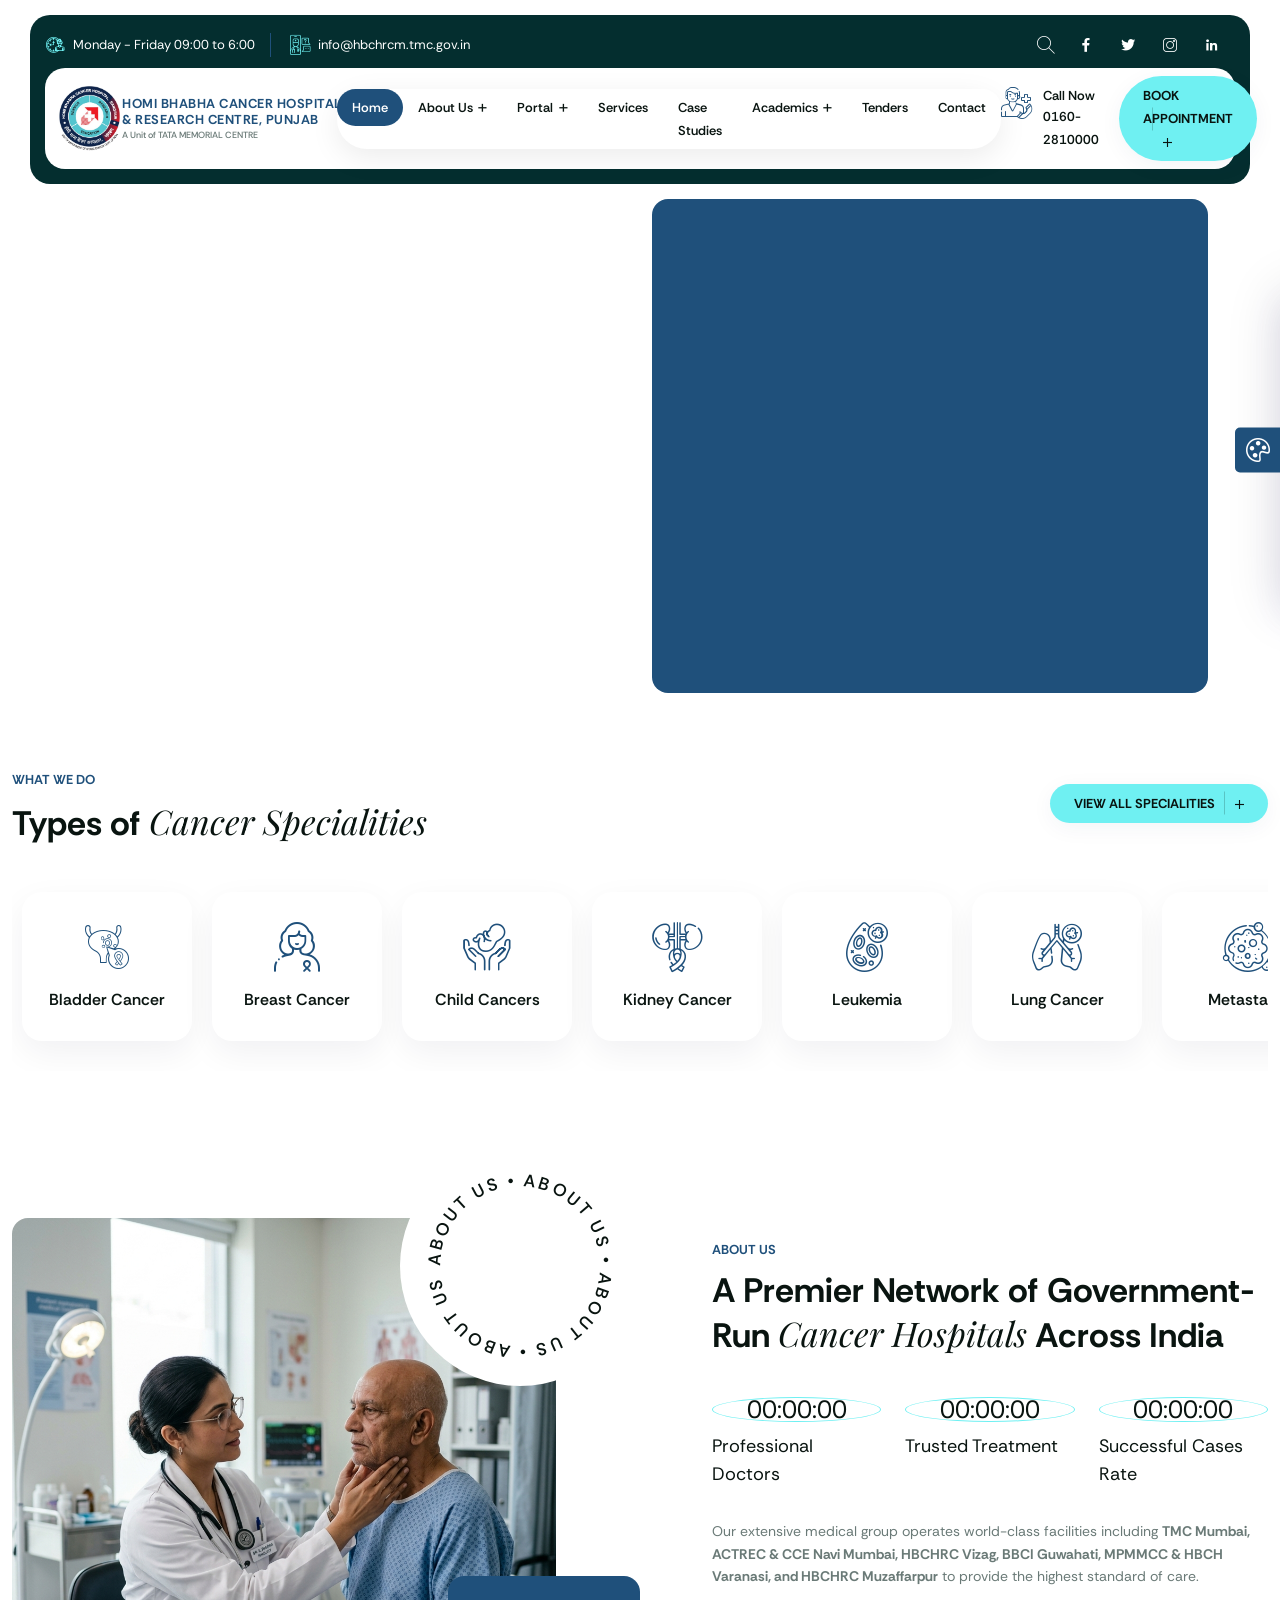
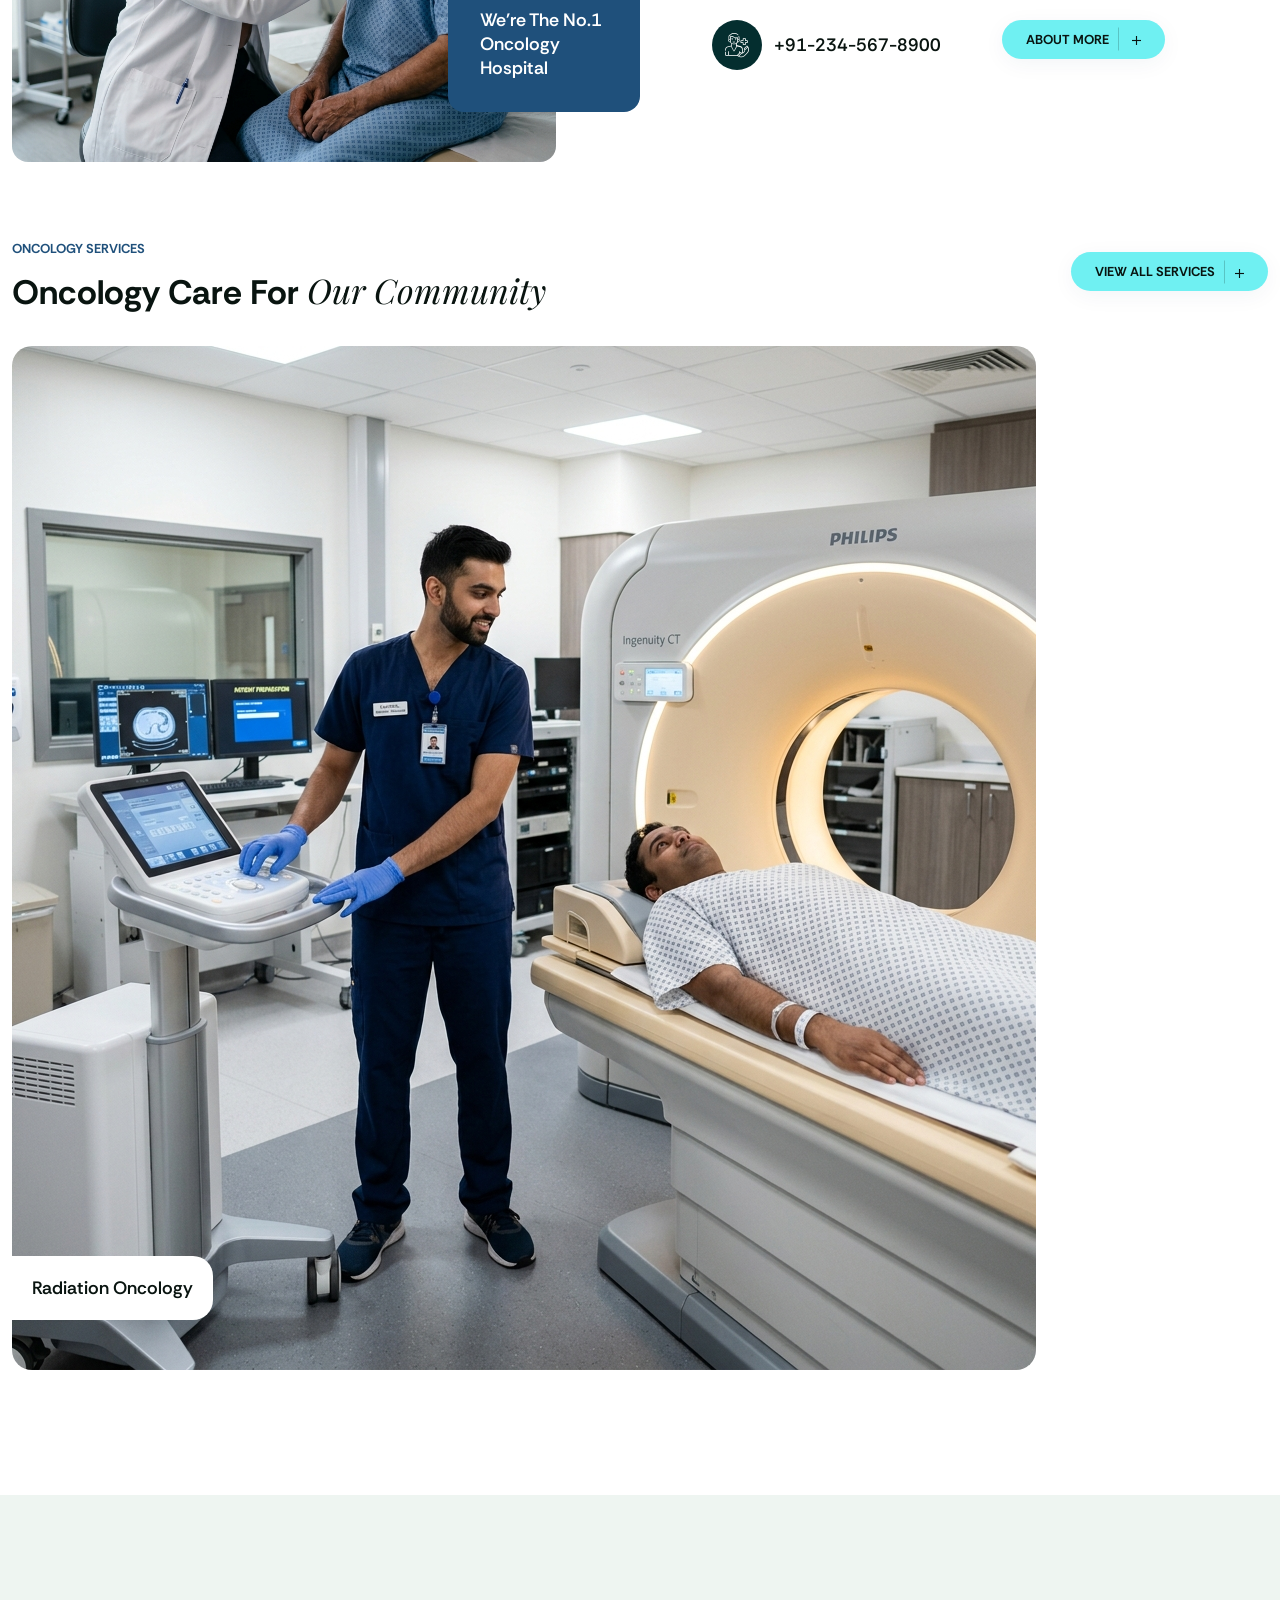
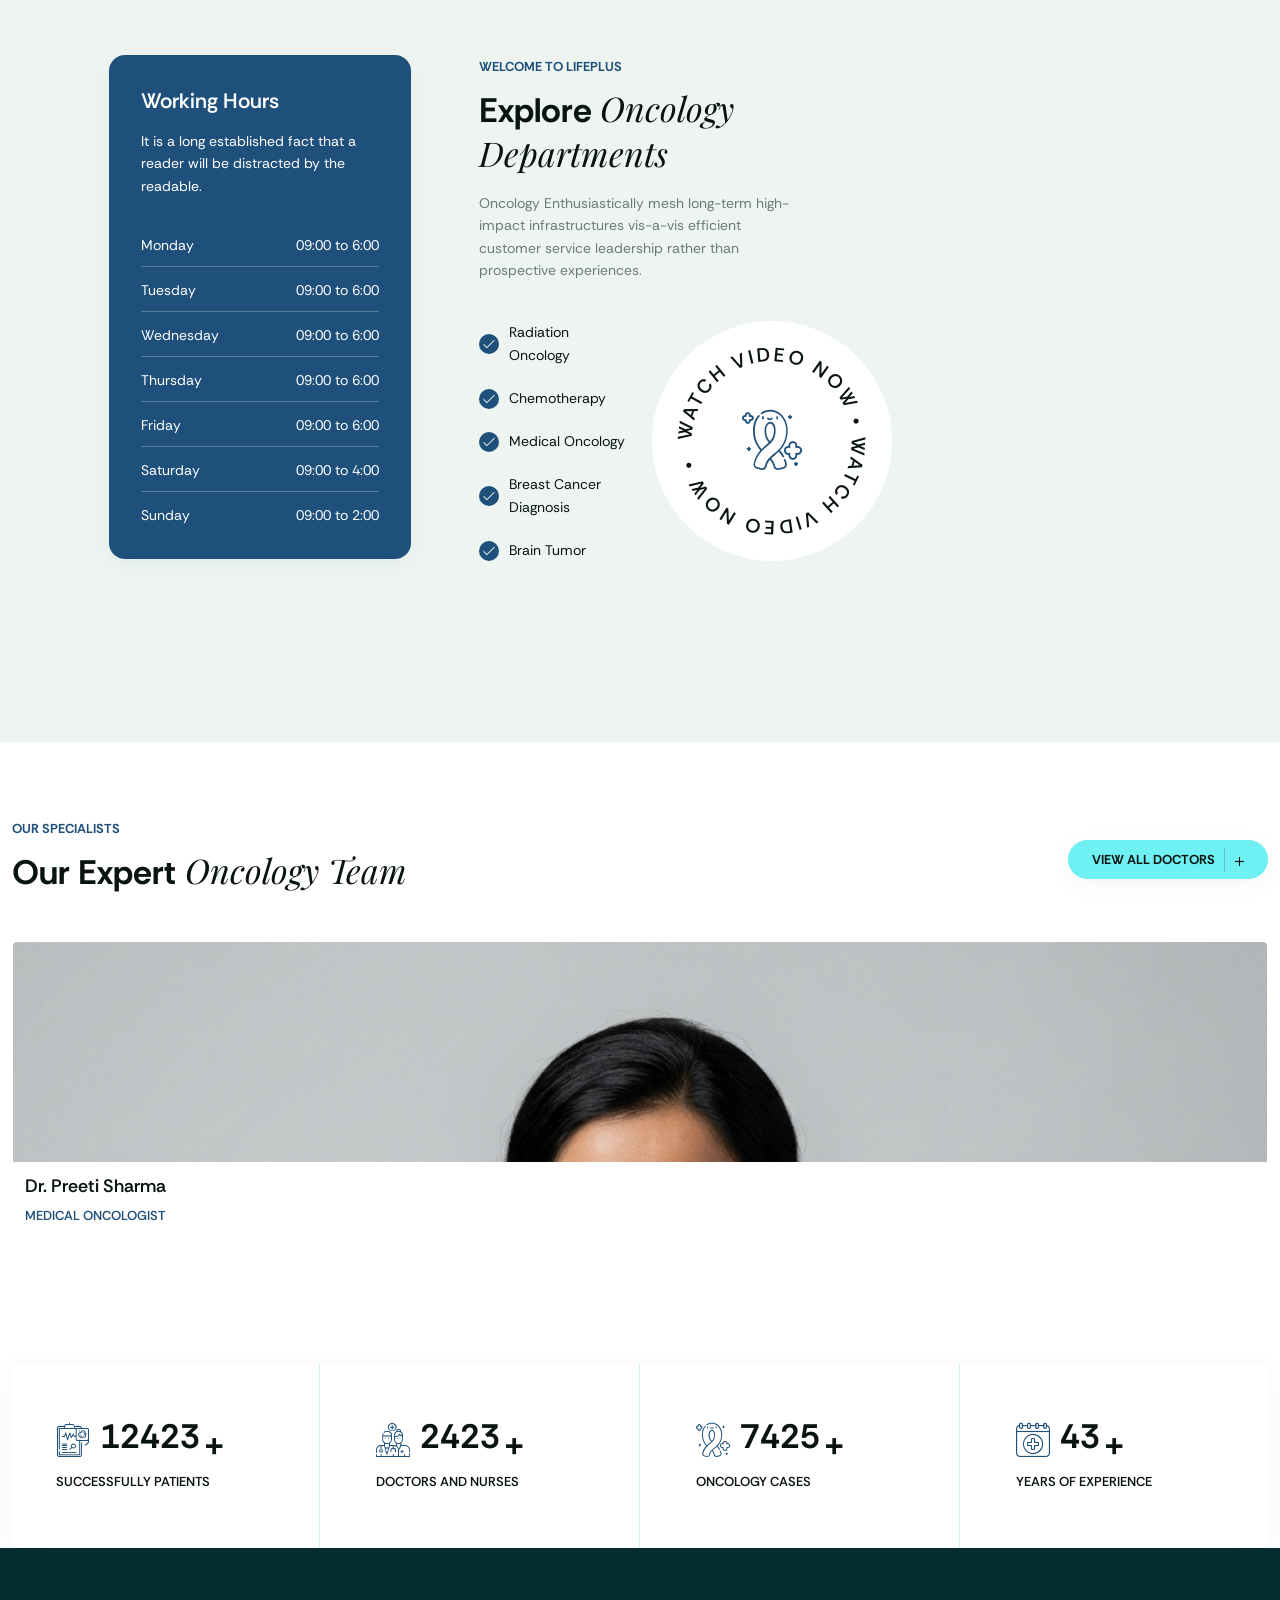
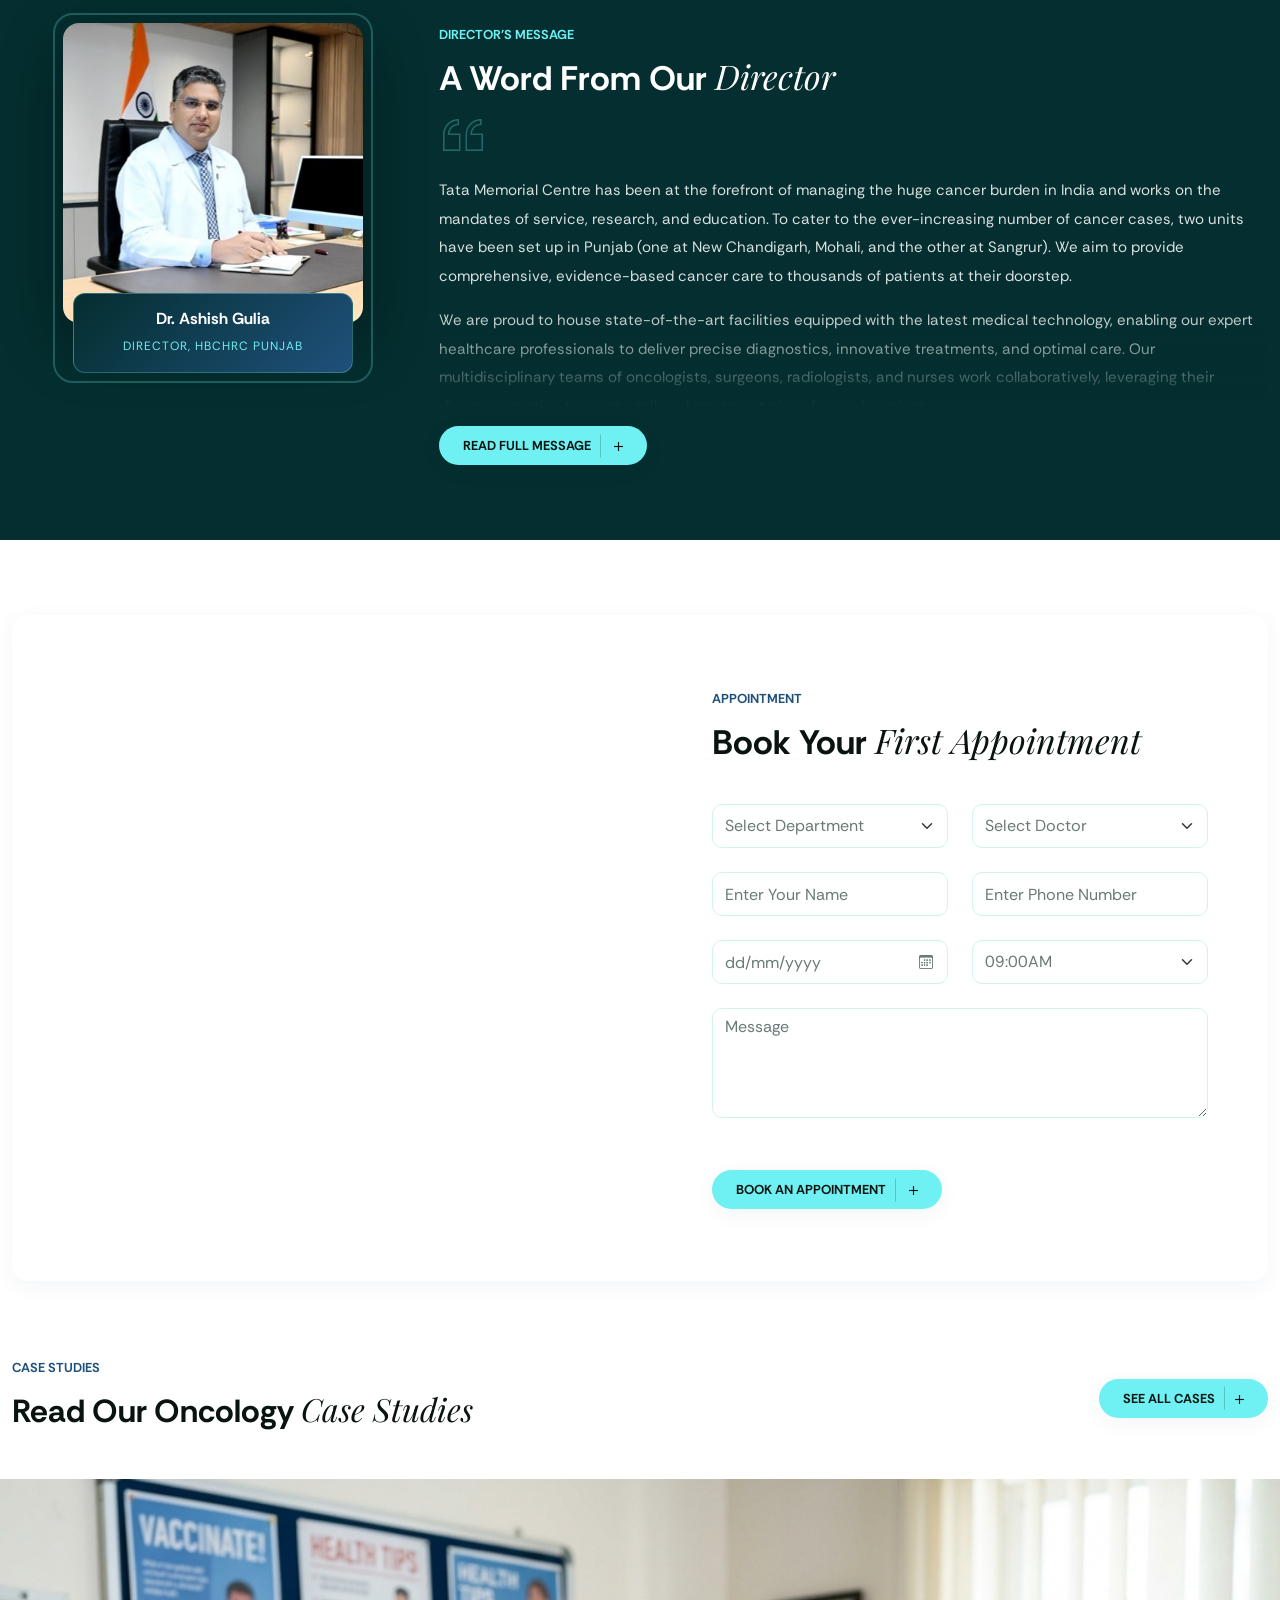
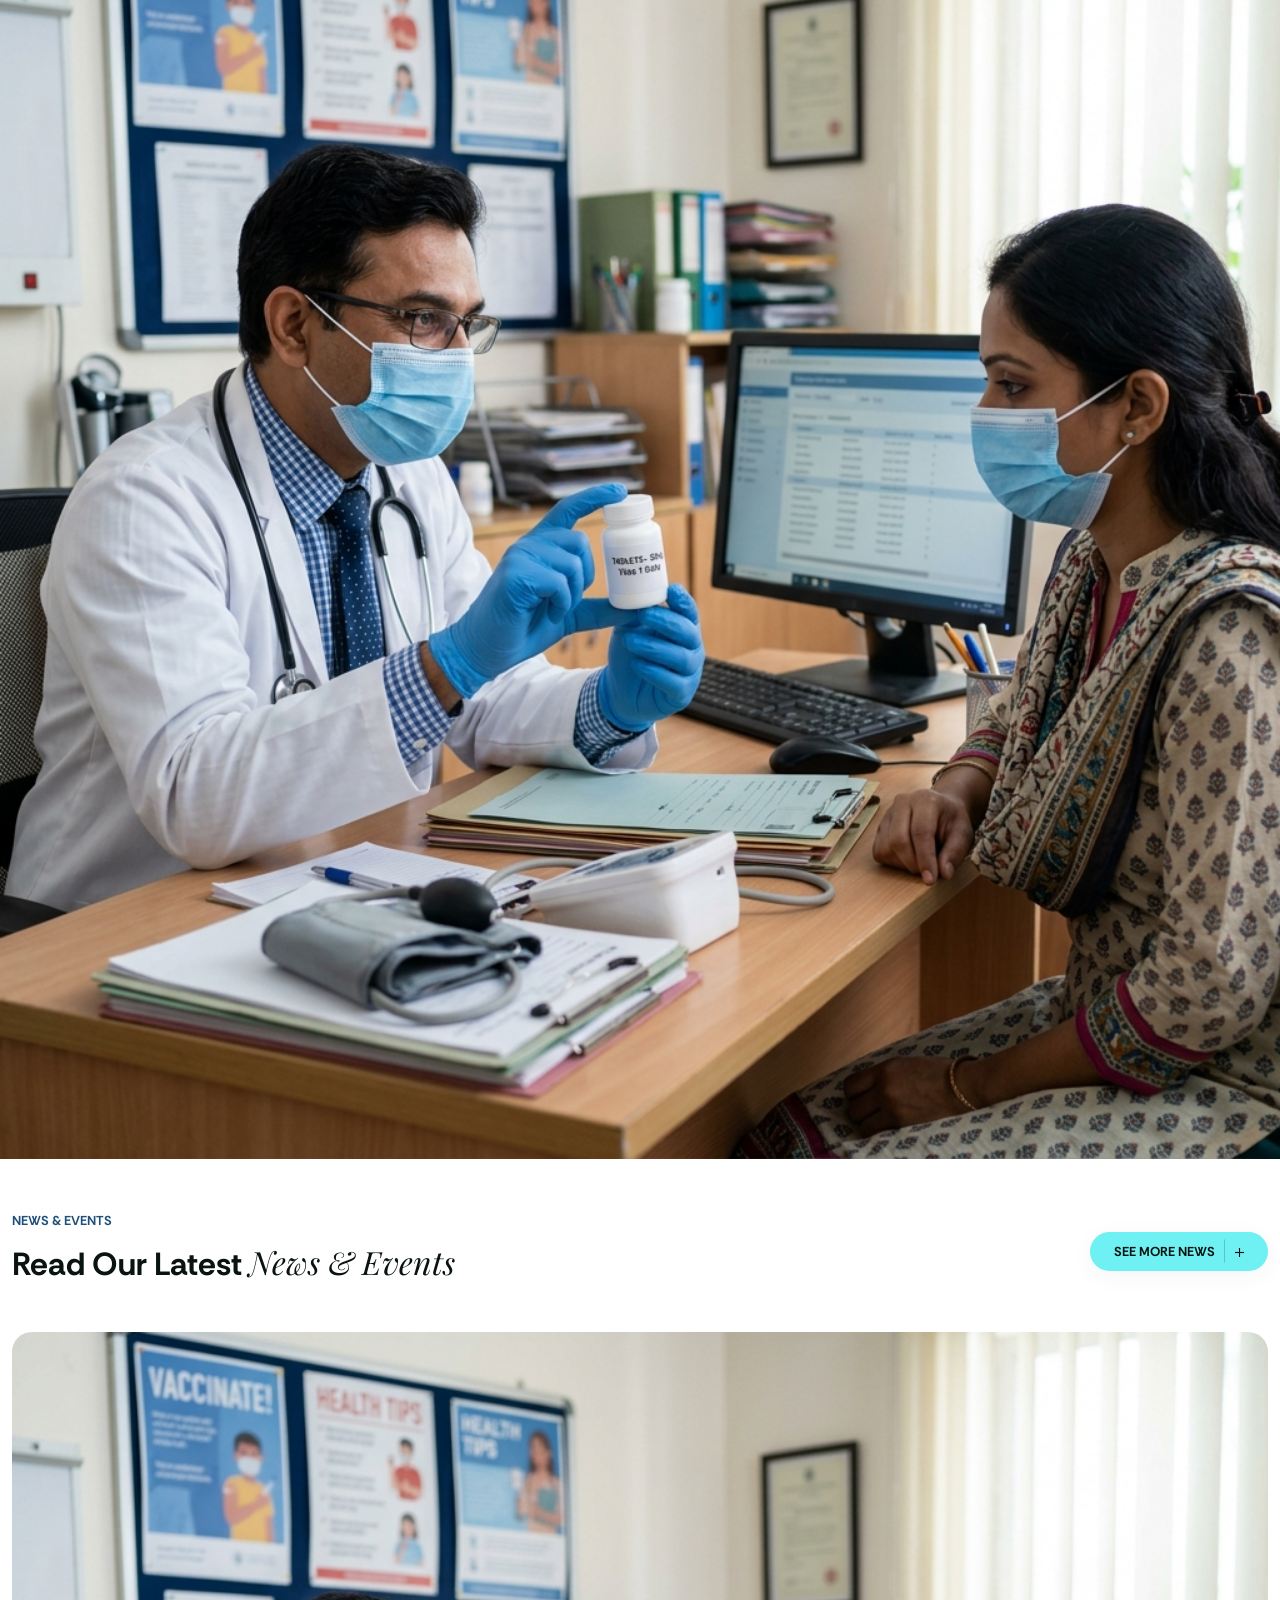
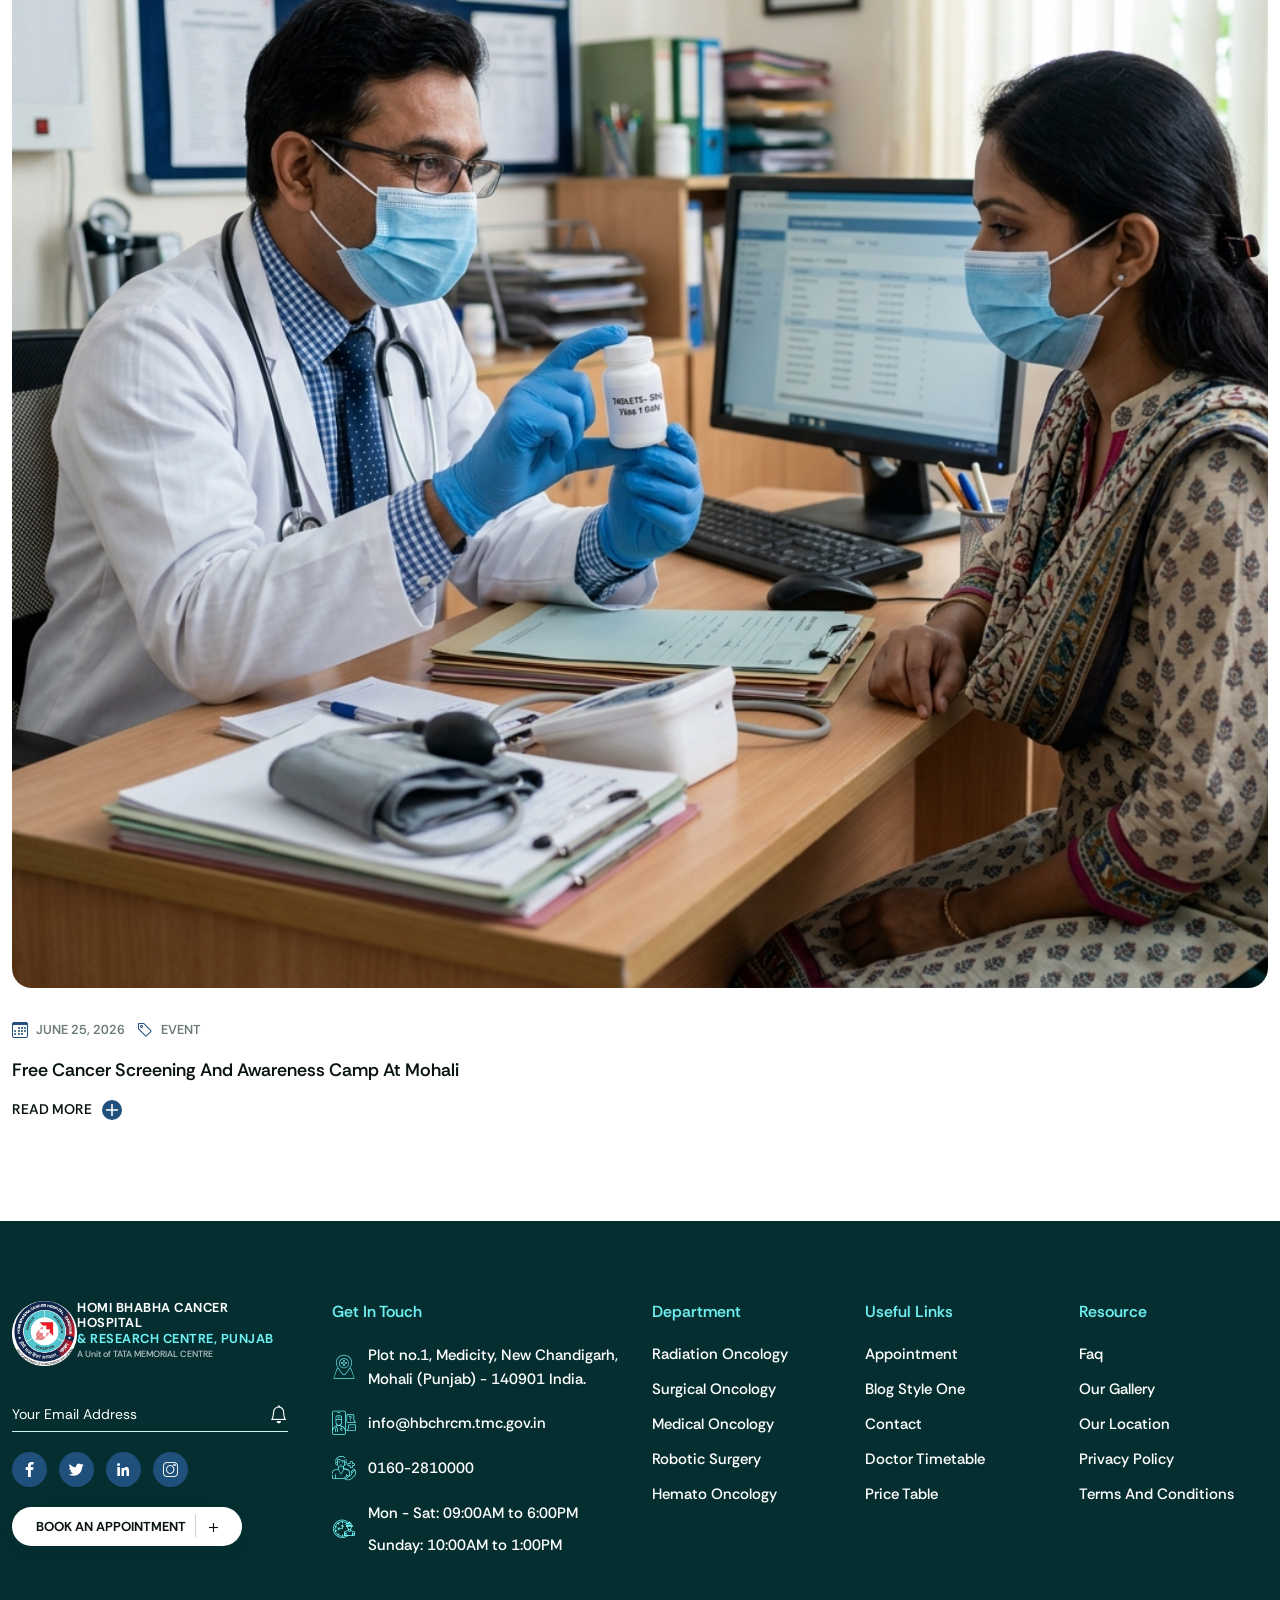
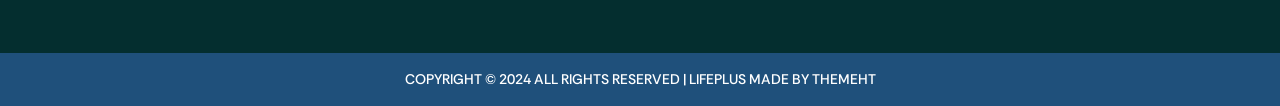
==== commit 8211924a: "What We Do  update" ====
--- a/index.html
+++ b/index.html
@@ -1,133 +1,133 @@
 <!DOCTYPE html>
 <html lang="en">
+
 <head>
 
-<!-- meta tags -->
-<meta charset="utf-8">
-<meta name="keywords" content="bootstrap 5, premium, multipurpose, health, medical, hospital, doctor, nurse, cancer, oncology, rtl" />
-<meta name="description" content="Oncology Medical & Healthcare HTML5 Template" />
-<meta name="author" content="www.themeht.com" />
-<meta name="viewport" content="width=device-width, initial-scale=1">
+  <!-- meta tags -->
+  <meta charset="utf-8">
+  <meta name="keywords"
+    content="bootstrap 5, premium, multipurpose, health, medical, hospital, doctor, nurse, cancer, oncology, rtl" />
+  <meta name="description" content="Oncology Medical & Healthcare HTML5 Template" />
+  <meta name="author" content="www.themeht.com" />
+  <meta name="viewport" content="width=device-width, initial-scale=1">
 
-<!-- Title -->
-<title>Lifeplus - Oncology Medical & Healthcare HTML5 Template</title>
+  <!-- Title -->
+  <title>Lifeplus - Oncology Medical & Healthcare HTML5 Template</title>
 
-<!-- Favicon Icon -->
-<link rel="shortcut icon" href="images/favicon.png" />
+  <!-- Favicon Icon -->
+  <link rel="shortcut icon" href="images/favicon.png" />
 
-<!-- inject css start -->
+  <!-- inject css start -->
 
-<!--== bootstrap -->
-<link href="css/bootstrap.min.css" rel="stylesheet" type="text/css" />
+  <!--== bootstrap -->
+  <link href="css/bootstrap.min.css" rel="stylesheet" type="text/css" />
 
-<!--== bootstrap icons -->
-<link href="css/bootstrap-icons.css" rel="stylesheet" type="text/css" />
+  <!--== bootstrap icons -->
+  <link href="css/bootstrap-icons.css" rel="stylesheet" type="text/css" />
 
-<!--== lifeplus-icon -->
-<link href="css/lifeplus-icon.css" rel="stylesheet" type="text/css" />
+  <!--== lifeplus-icon -->
+  <link href="css/lifeplus-icon.css" rel="stylesheet" type="text/css" />
 
-<!--== magnific-popup -->
-<link href="css/magnific-popup.css" rel="stylesheet" type="text/css" />
+  <!--== magnific-popup -->
+  <link href="css/magnific-popup.css" rel="stylesheet" type="text/css" />
 
-<!--== odometer -->
-<link href="css/odometer.css" rel="stylesheet" type="text/css" />
+  <!--== odometer -->
+  <link href="css/odometer.css" rel="stylesheet" type="text/css" />
 
-<!--== jquery-ui -->
-<link href="css/jquery-ui.css" rel="stylesheet" type="text/css" />
+  <!--== jquery-ui -->
+  <link href="css/jquery-ui.css" rel="stylesheet" type="text/css" />
 
-<!--== swiper -->
-<link href="css/swiper-bundle.min.css" rel="stylesheet" type="text/css" />
+  <!--== swiper -->
+  <link href="css/swiper-bundle.min.css" rel="stylesheet" type="text/css" />
 
-<!--== spacing -->
-<link href="css/spacing.css" rel="stylesheet" type="text/css" />
+  <!--== spacing -->
+  <link href="css/spacing.css" rel="stylesheet" type="text/css" />
 
-<!--== base -->
-<link href="css/base.css?v=8" rel="stylesheet" type="text/css" />
+  <!--== base -->
+  <link href="css/base.css?v=8" rel="stylesheet" type="text/css" />
 
-<!--== shortcodes -->
-<link href="css/shortcodes.css?v=8" rel="stylesheet" type="text/css" />
+  <!--== shortcodes -->
+  <link href="css/shortcodes.css?v=8" rel="stylesheet" type="text/css" />
 
-<!--== theme-style -->
-<link href="css/theme-style.css?v=8" rel="stylesheet" type="text/css" />
+  <!--== theme-style -->
+  <link href="css/theme-style.css?v=8" rel="stylesheet" type="text/css" />
 
-<!--== color-customizer -->
-<link href="css/theme-color/color-5.css" data-style="styles" rel="stylesheet">
-<link href="css/color-customize/color-customizer.css" rel="stylesheet" type="text/css" />
+  <!--== color-customizer -->
+  <link href="css/theme-color/color-5.css" data-style="styles" rel="stylesheet">
+  <link href="css/color-customize/color-customizer.css" rel="stylesheet" type="text/css" />
 
-<!-- inject css end -->
+  <!-- inject css end -->
 
 </head>
 
 <body>
 
-<!-- page wrapper start -->
+  <!-- page wrapper start -->
 
-<div class="page-wrapper">
-  
-<!-- preloader start -->
+  <div class="page-wrapper">
 
-<div id="ht-preloader">
-  <div class="loader clear-loader">
-    <img class="img-fluid" src="images/logo.png" alt="Loader Img">
-  </div>
-</div>
-  
-<!-- preloader end -->
+    <!-- preloader start -->
+
+    <div id="ht-preloader">
+      <div class="loader clear-loader">
+        <img class="img-fluid" src="images/logo.png" alt="Loader Img">
+      </div>
+    </div>
+
+    <!-- preloader end -->
 
 
 
-<div data-include="components/header.html"></div>
-<div data-include="components/home.html"></div>
-<div data-include="components/footer.html"></div>
+    <div data-include="components/header.html"></div>
+    <div data-include="components/home.html?v=2"></div>
+    <div data-include="components/footer.html"></div>
 
 
-</div>
+  </div>
 
-<!-- page wrapper end -->
+  <!-- page wrapper end -->
 
 
-<!--color-customizer start-->
+  <!--color-customizer start-->
 
-<div class="color-customizer closed">
-  <a class="opener" href="#"> <i class="bi bi-palette"></i></a>
-  <div class="clearfix color-chooser text-center">
-    <h4 class="mb-4">Lifeplus With Awesome Colors</h4>
-    <ul class="colorChange clearfix">
-      <li class="theme-default" title="theme-default" data-style="color-1"></li>
-      <li class="theme-2" title="theme-2" data-style="color-2"></li>
-      <li class="theme-3" title="theme-3" data-style="color-3"></li>
-      <li class="theme-4" title="theme-4" data-style="color-4"></li>
-      <li class="theme-5 selected" title="theme-5" data-style="color-5"></li>
-      <li class="theme-6" title="theme-6" data-style="color-6"></li>
-    </ul>
-    <div class="text-center mt-4">
-      <a class="themeht-btn primary-btn" href="#">Purchase Now</a>
+  <div class="color-customizer closed">
+    <a class="opener" href="#"> <i class="bi bi-palette"></i></a>
+    <div class="clearfix color-chooser text-center">
+      <h4 class="mb-4">Lifeplus With Awesome Colors</h4>
+      <ul class="colorChange clearfix">
+        <li class="theme-default" title="theme-default" data-style="color-1"></li>
+        <li class="theme-2" title="theme-2" data-style="color-2"></li>
+        <li class="theme-3" title="theme-3" data-style="color-3"></li>
+        <li class="theme-4" title="theme-4" data-style="color-4"></li>
+        <li class="theme-5 selected" title="theme-5" data-style="color-5"></li>
+        <li class="theme-6" title="theme-6" data-style="color-6"></li>
+      </ul>
+      <div class="text-center mt-4">
+        <a class="themeht-btn primary-btn" href="#">Purchase Now</a>
+      </div>
     </div>
   </div>
-</div>
 
 
-<!--color-customizer end-->
+  <!--color-customizer end-->
 
 
-<!--back-to-top start-->
+  <!--back-to-top start-->
 
-<div class="scroll-top">
-  <svg class="scroll-circle svg-content" width="100%" height="100%" viewBox="-1 -1 102 102">
-    <path d="M50,1 a49,49 0 0,1 0,98 a49,49 0 0,1 0,-98" />
-  </svg>
-</div>
+  <div class="scroll-top">
+    <svg class="scroll-circle svg-content" width="100%" height="100%" viewBox="-1 -1 102 102">
+      <path d="M50,1 a49,49 0 0,1 0,98 a49,49 0 0,1 0,-98" />
+    </svg>
+  </div>
 
-<!--back-to-top end-->
+  <!--back-to-top end-->
 
 
-<!-- inject js start -->
-<!--== dynamic loader -->
-<script src="js/include.js"></script>
-<!-- inject js end -->
+  <!-- inject js start -->
+  <!--== dynamic loader -->
+  <script src="js/include.js"></script>
+  <!-- inject js end -->
 
 </body>
 
-</html>
-
-
+</html>
--- a/css/shortcodes.css
+++ b/css/shortcodes.css
@@ -285,10 +285,11 @@
 
 .marquee-icon-box {
     border-radius: 20px;
+    min-width: 170px;
     padding: 30px 24px;
     background: var(--themeht-white-color);
     box-shadow: 0 12px 34px 0 rgba(14, 17, 44, 0.06);
-    margin: 15px 25px 30px;
+    margin: 15px 10px 30px;
     text-align: center;
 }
 
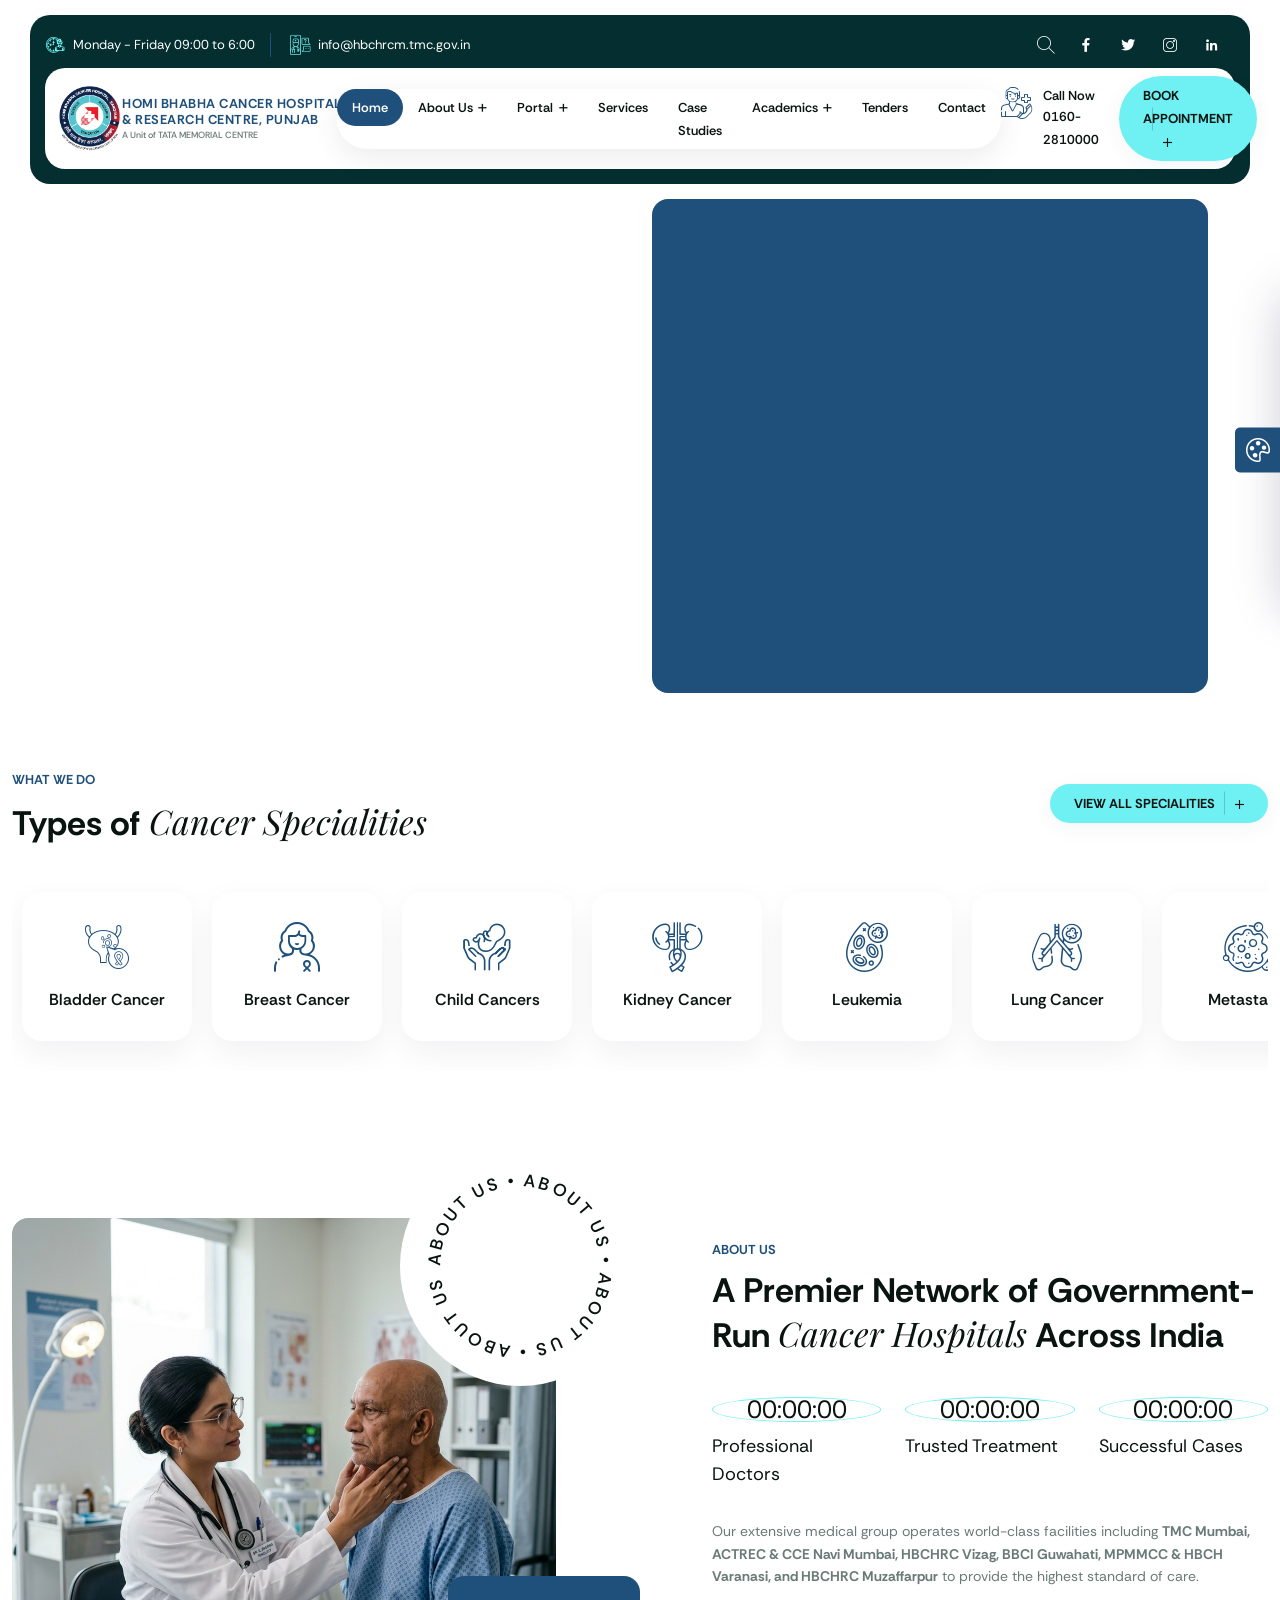
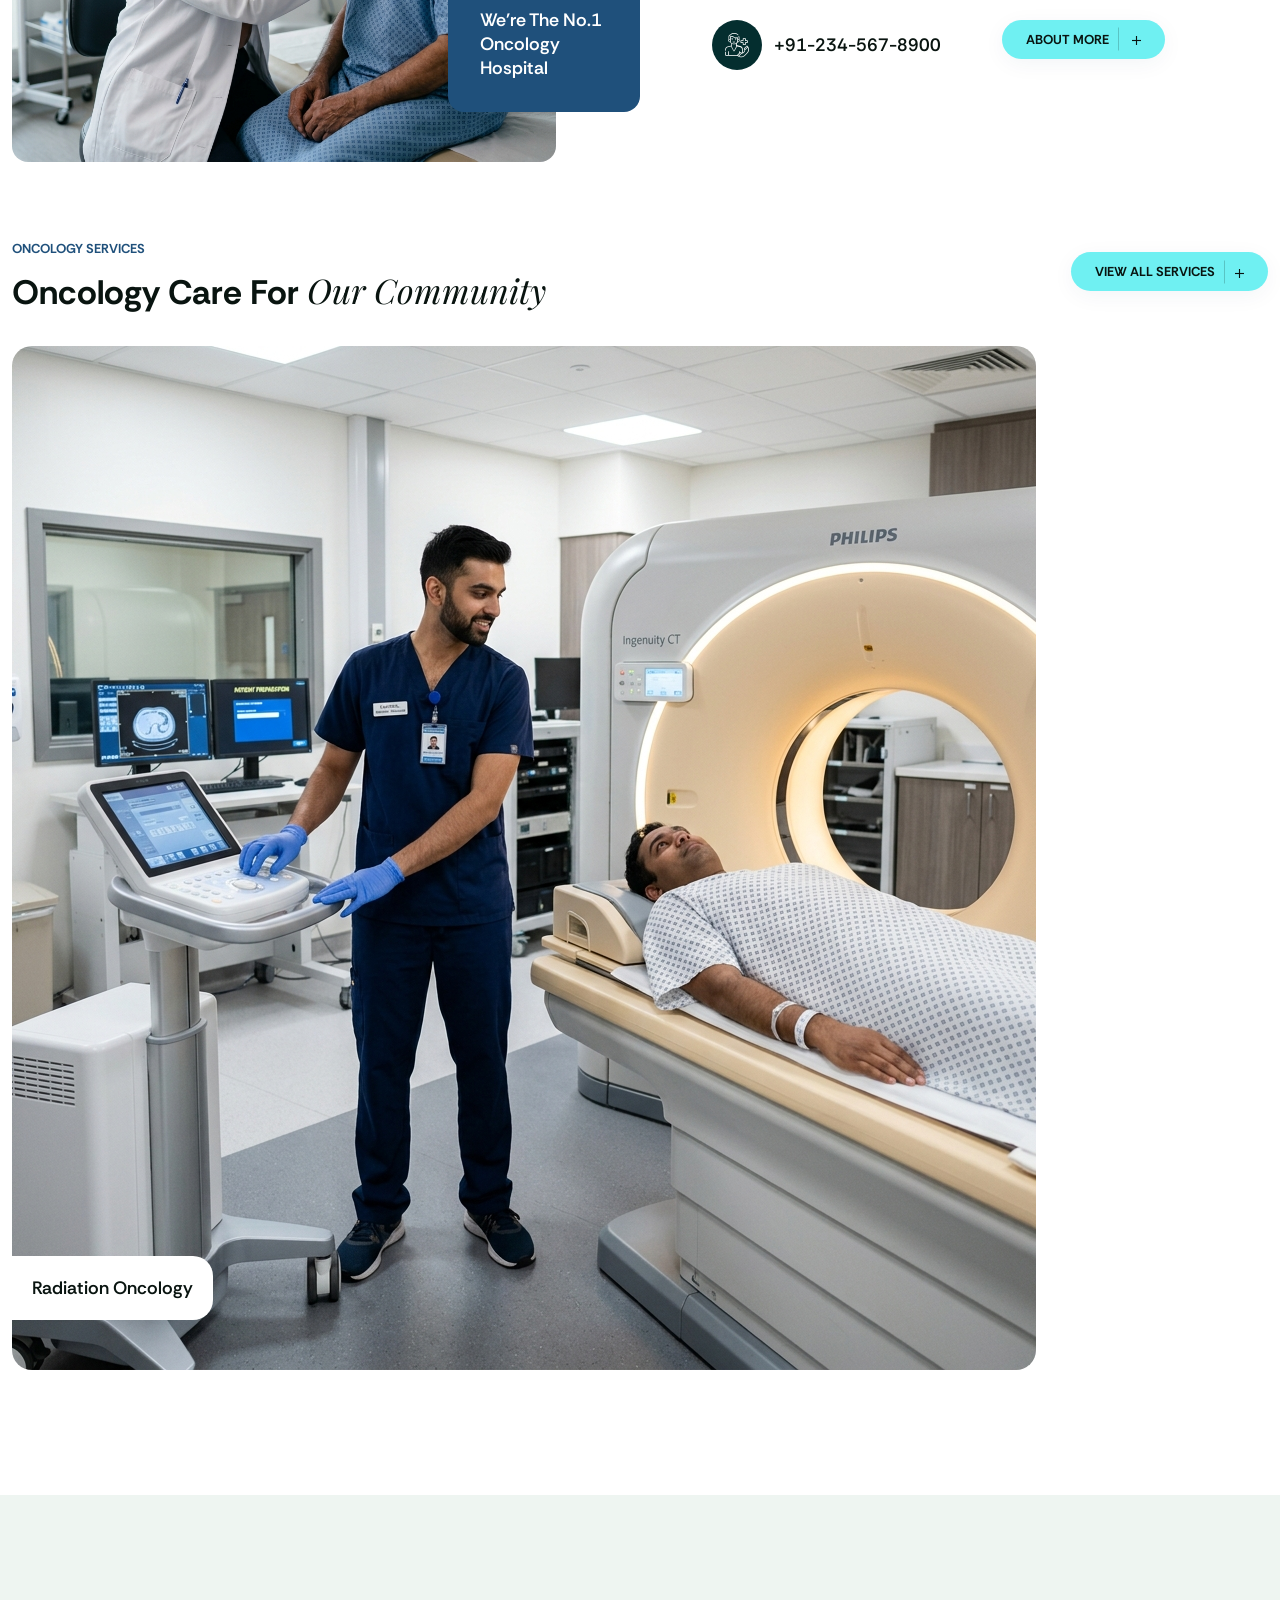
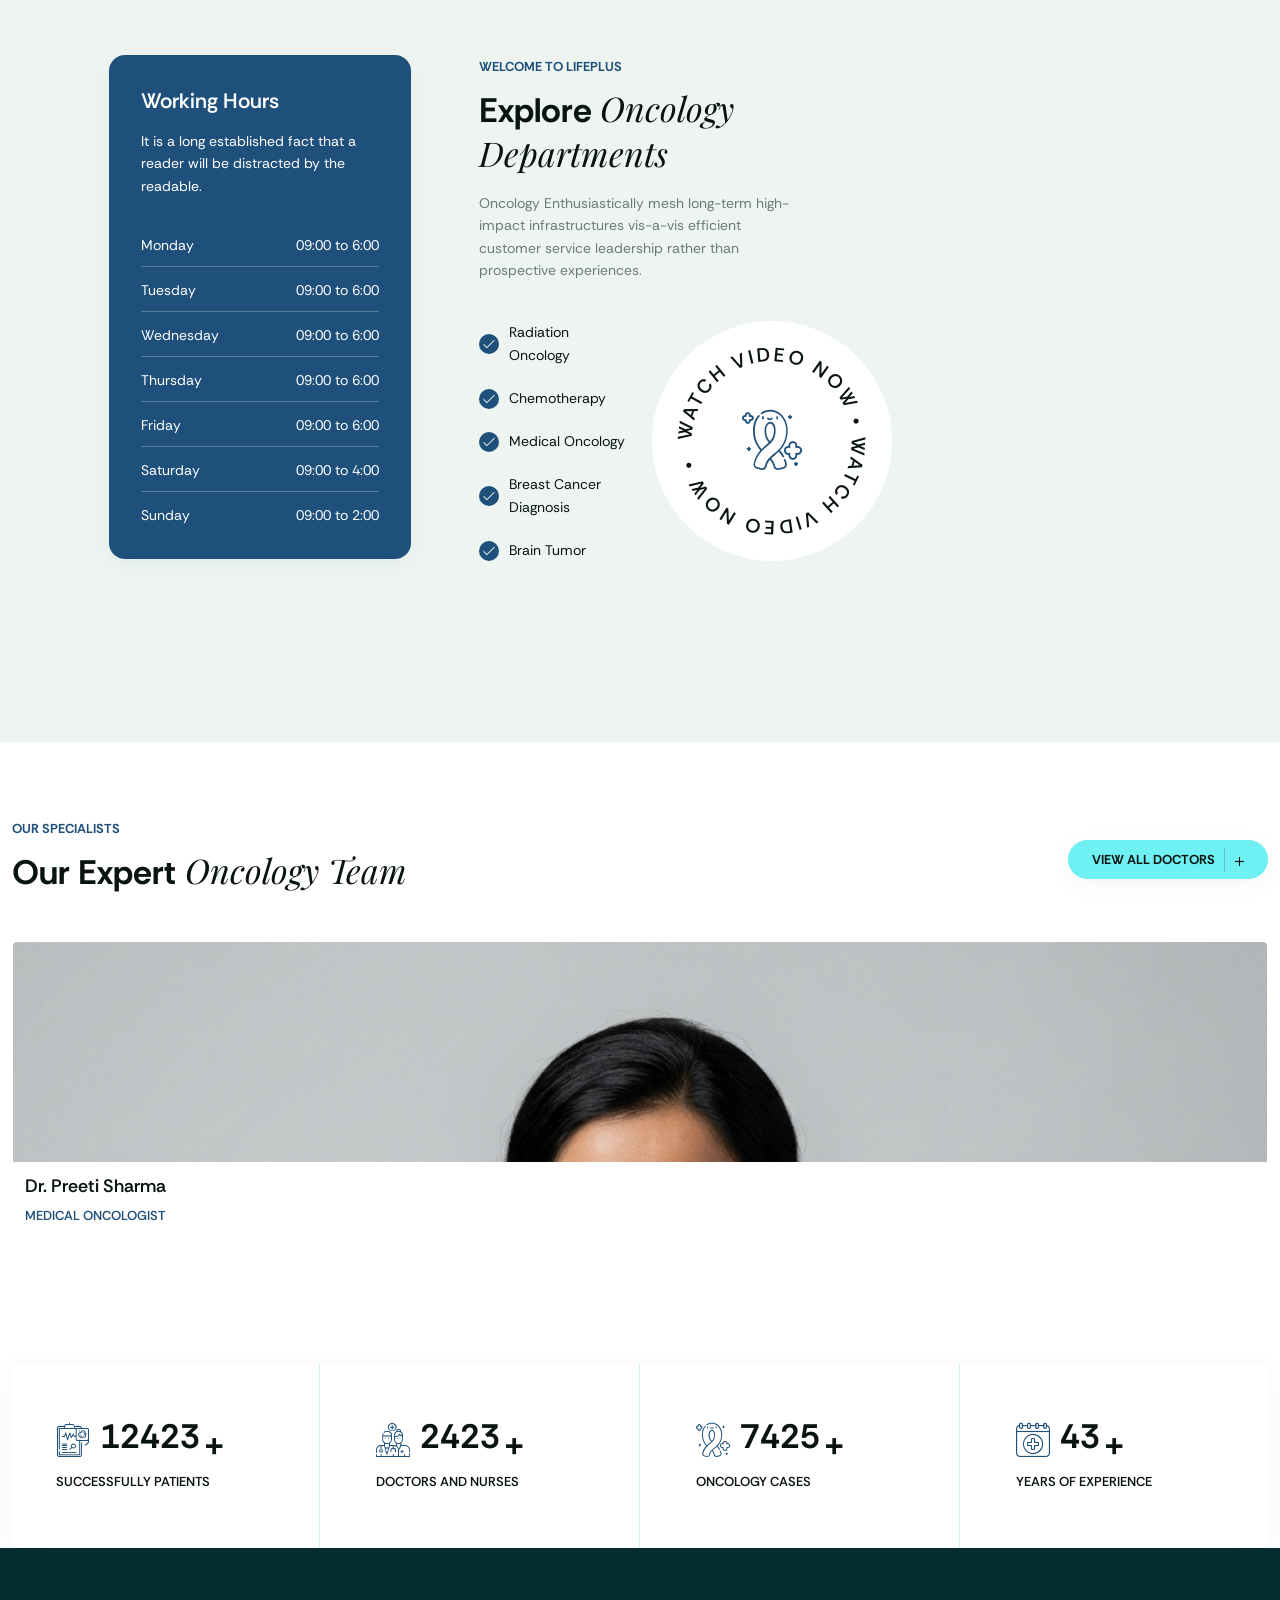
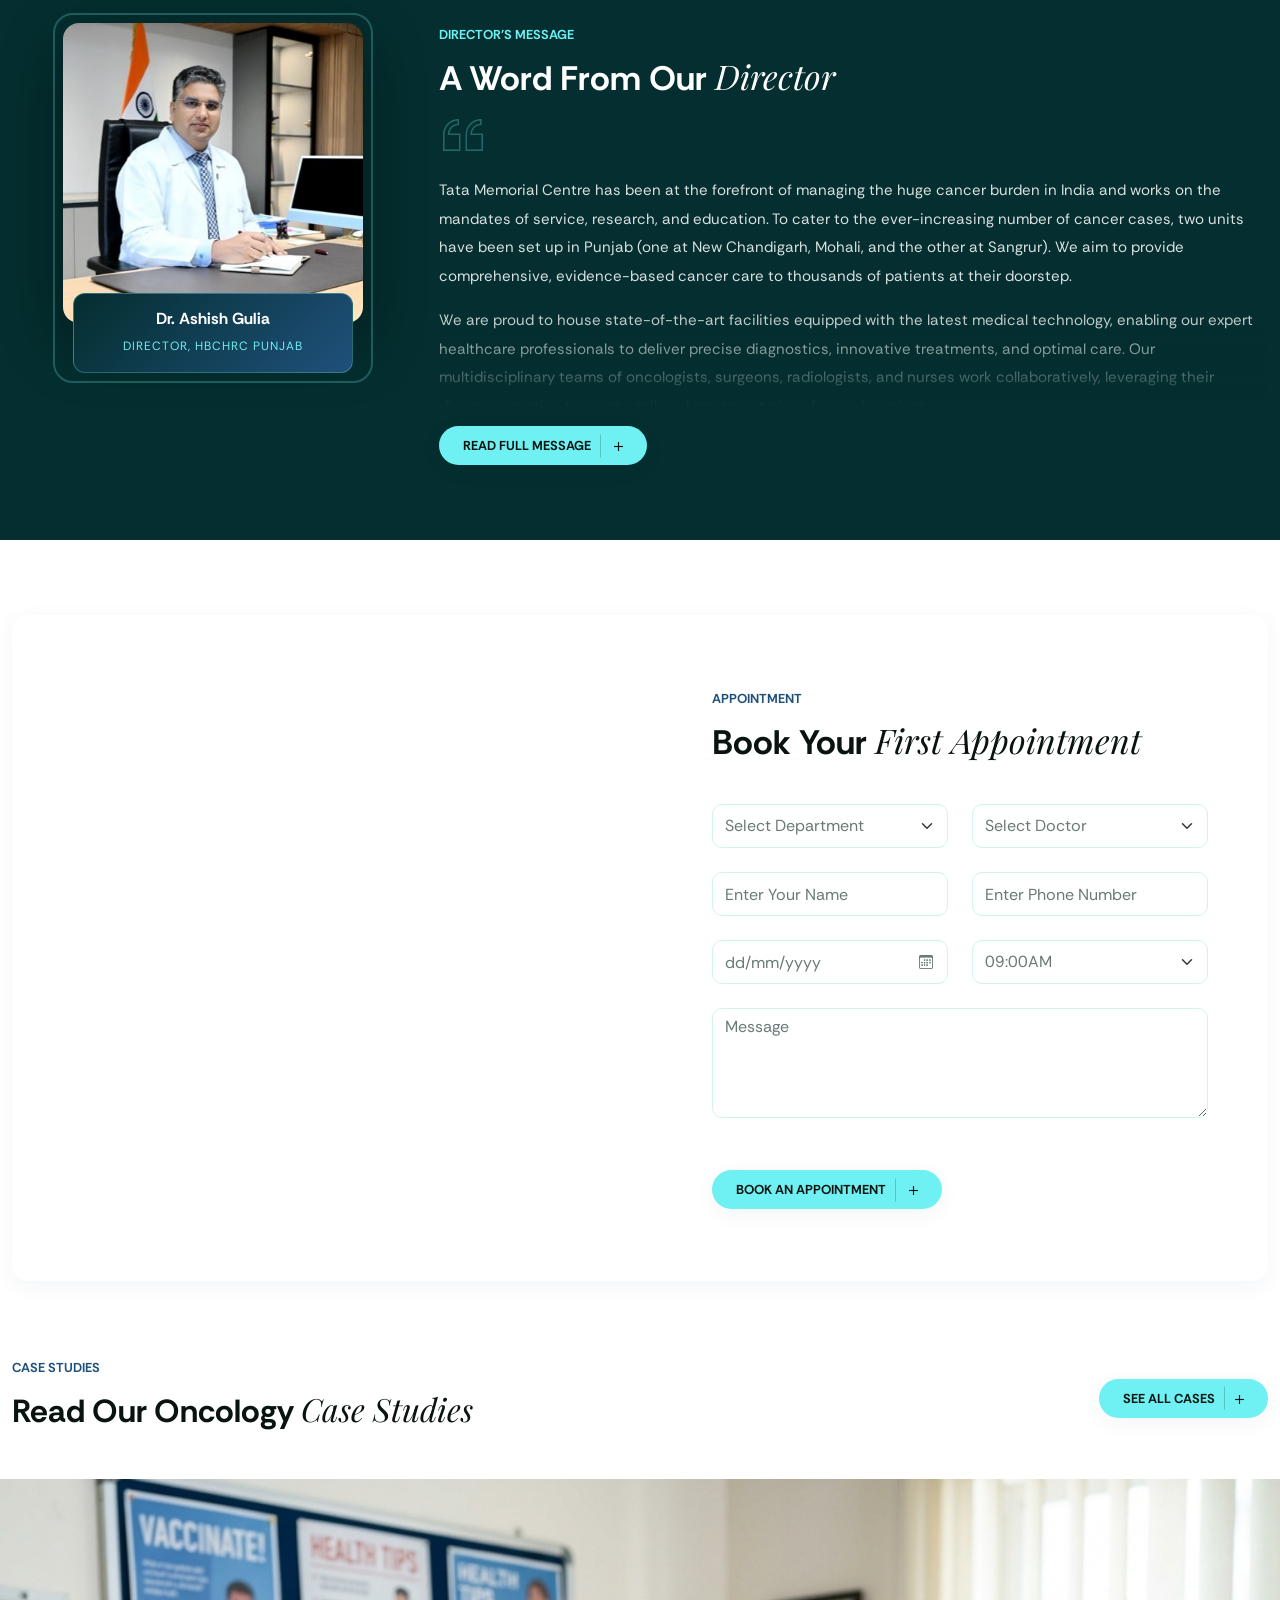
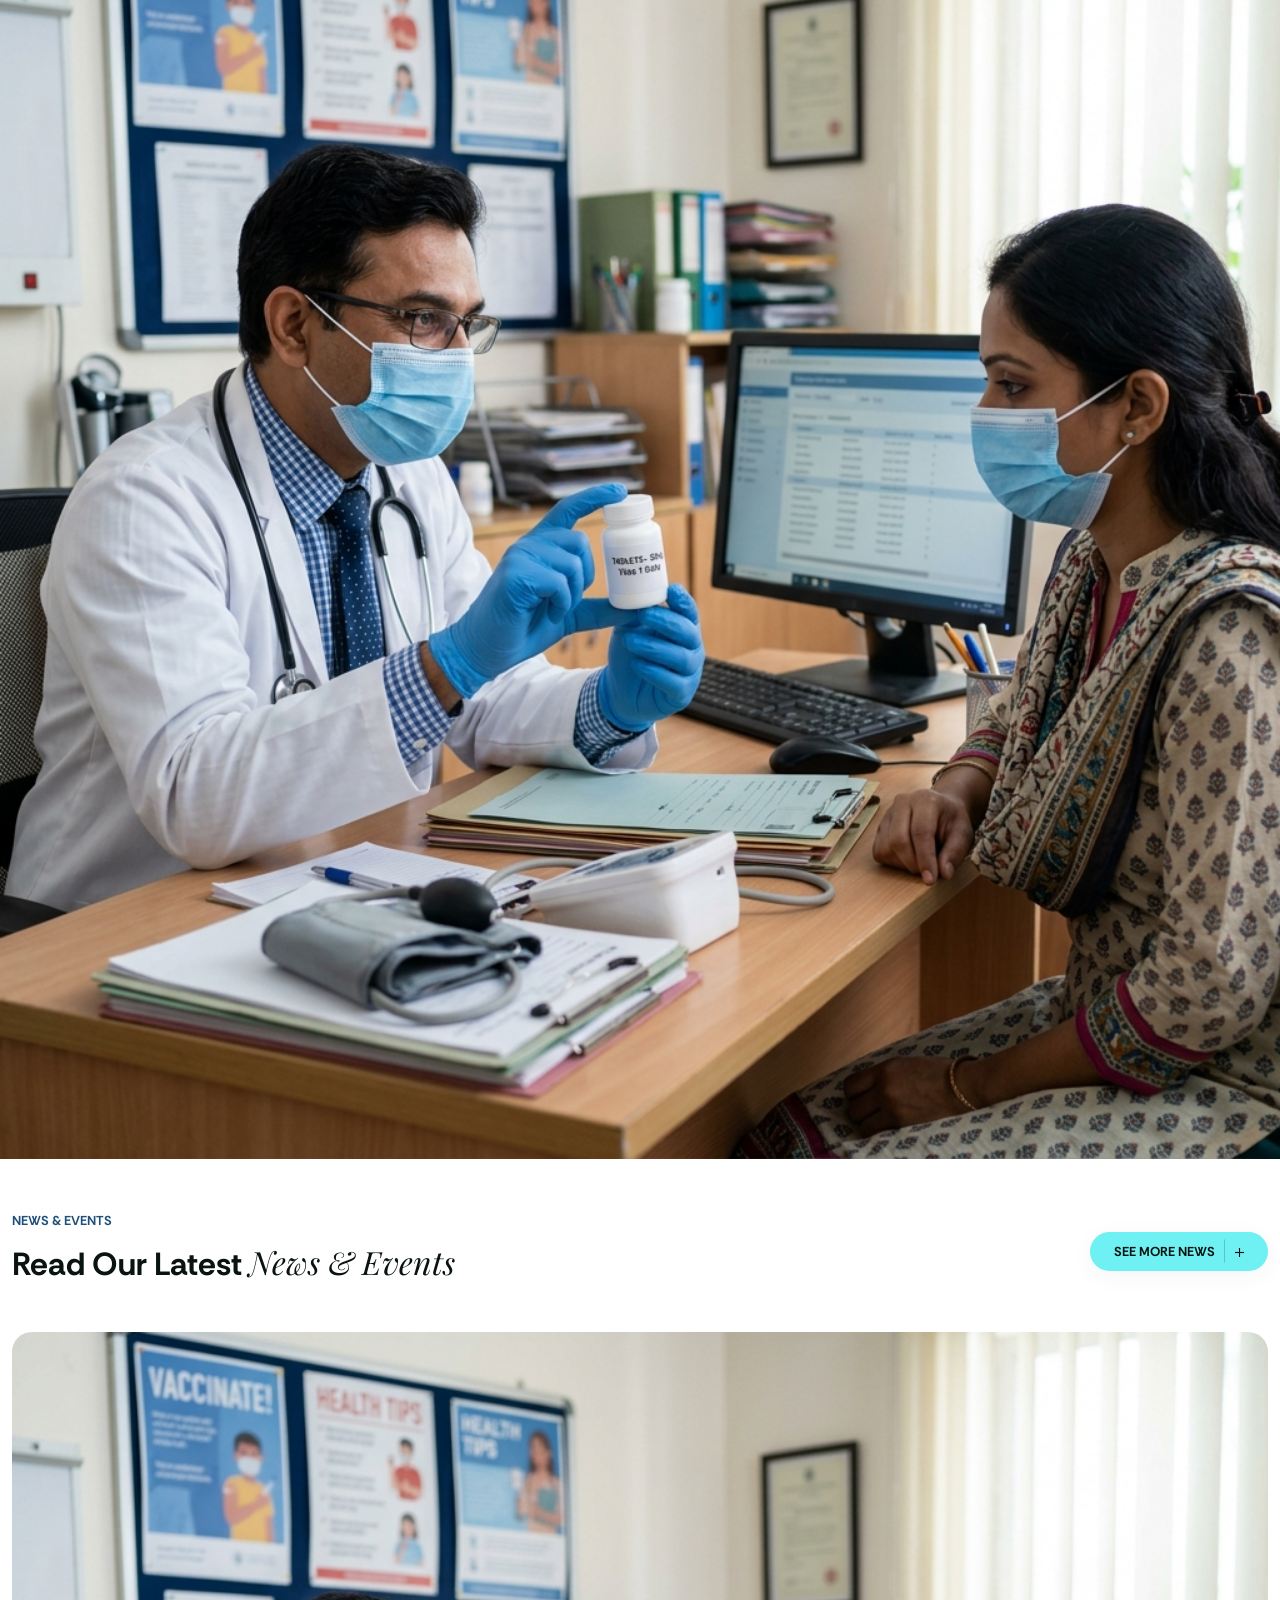
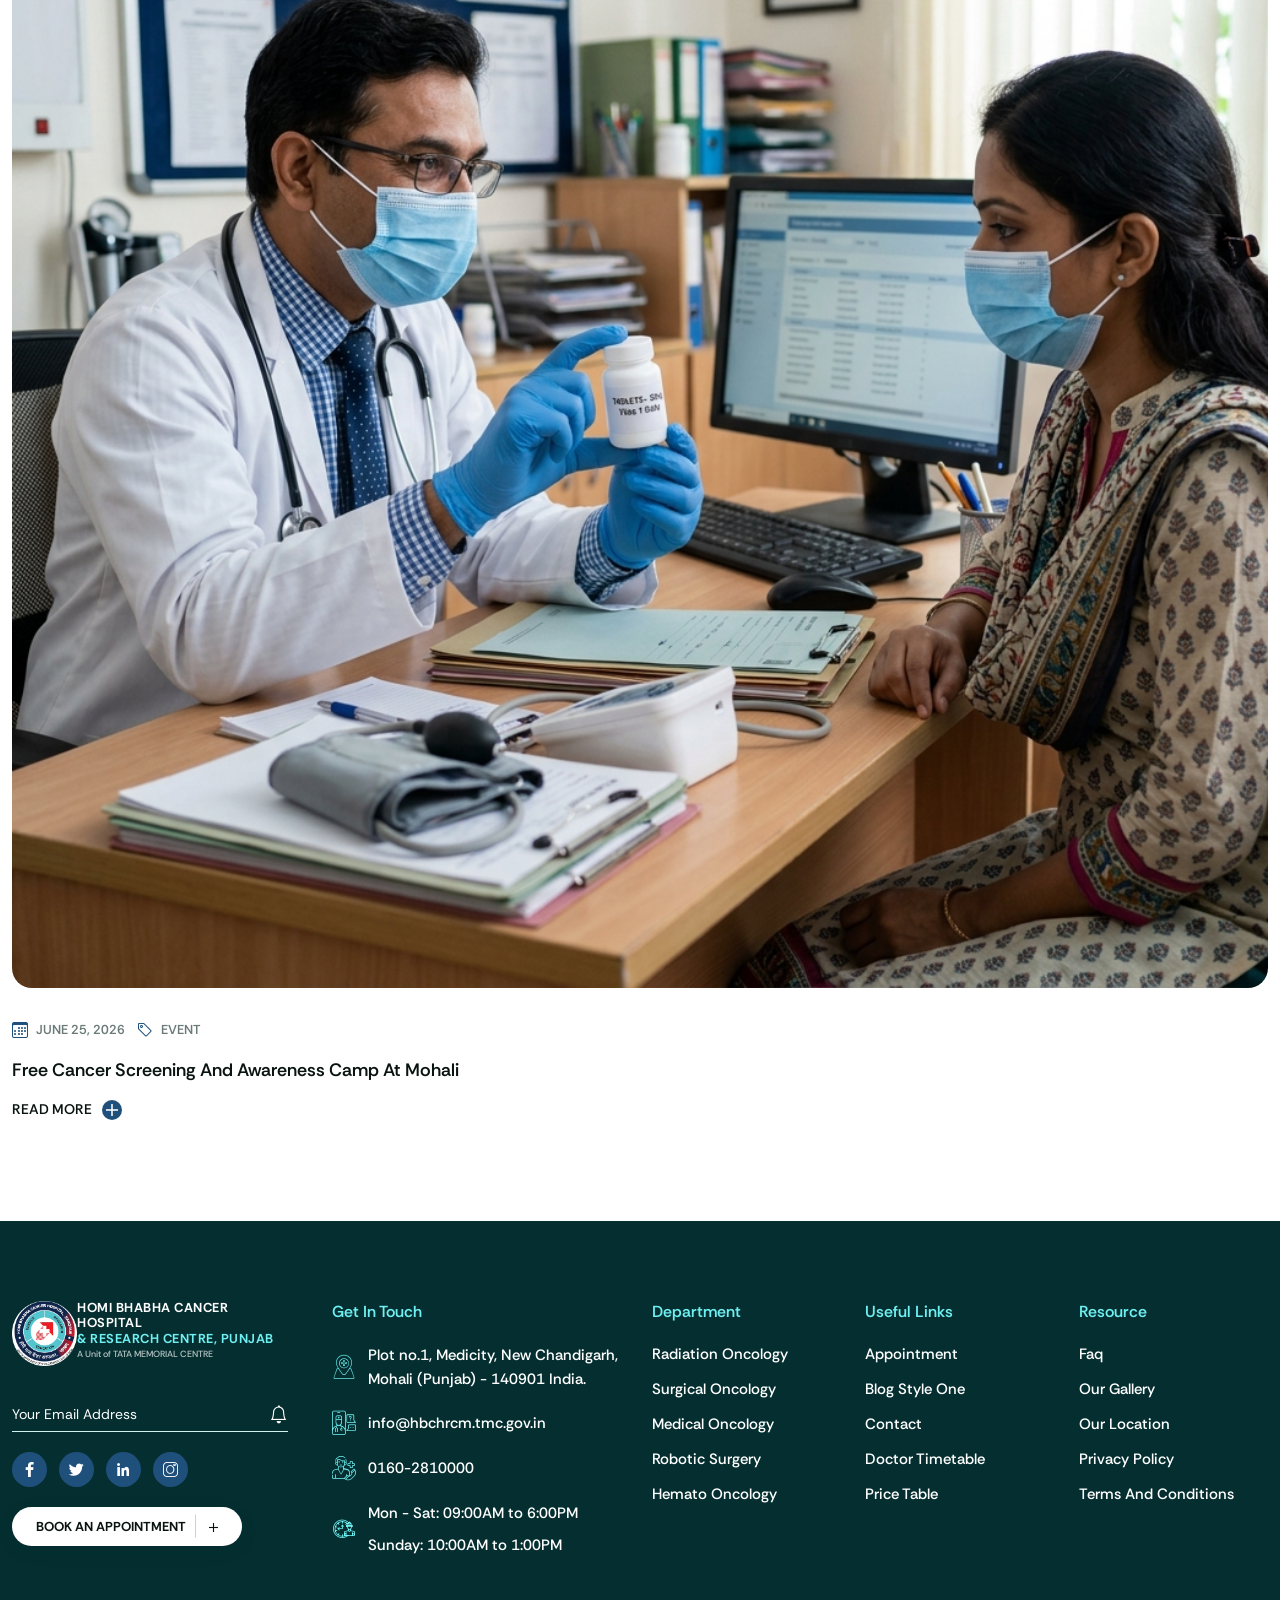
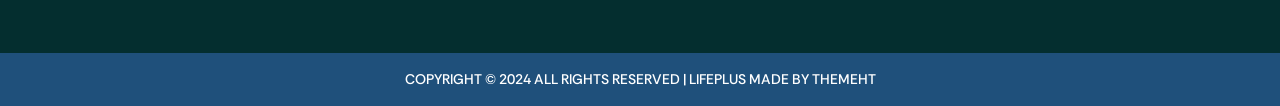
==== commit d8b9dc19: "doctor list screen update" ====
--- a/index.html
+++ b/index.html
@@ -79,7 +79,7 @@
 
 
     <div data-include="components/header.html"></div>
-    <div data-include="components/home.html?v=2"></div>
+    <div data-include="components/home.html?v=4"></div>
     <div data-include="components/footer.html"></div>
 
 
--- a/css/base.css
+++ b/css/base.css
@@ -908,9 +908,13 @@
   position: relative;
   padding: 40px;
   background: var(--themeht-bg-light-color);
-  margin: 0 50px;
+  margin: 0 30px;
   border-radius: 20px;
   overflow: hidden;
+}
+
+.page-wrapper {
+  background: white;
 }
 
 .page-title h1 {
--- a/css/theme-style.css
+++ b/css/theme-style.css
@@ -304,6 +304,7 @@
   .banner-5::after { display: none; }
   .mobile-bg-img { height: 350px !important; }
   .header { margin: 0 15px 15px; }
+  .page-title { margin: 0 15px 15px !important; }
   .header-top { display: none; }
   .banner-one .banner-text { padding: 50px; }
   .form-overlap { margin-left: 0; }
@@ -408,4 +409,375 @@
     font-size: 24px !important;
     line-height: 32px !important;
   }
+}
+
+/* ==========================================================================
+   ALL DOCTORS MODAL COMPONENT STYLES
+   ========================================================================== */
+.all-doctors-modal-overlay {
+  position: fixed;
+  top: 0;
+  left: 0;
+  width: 100%;
+  height: 100%;
+  z-index: 99999; /* Ensure it is above all headers and modals */
+  background: rgba(13, 27, 78, 0.75);
+  backdrop-filter: blur(12px);
+  -webkit-backdrop-filter: blur(12px);
+  display: flex;
+  align-items: center;
+  justify-content: center;
+  opacity: 0;
+  visibility: hidden;
+  pointer-events: none;
+  transition: opacity 0.4s cubic-bezier(0.25, 1, 0.5, 1), visibility 0.4s;
+}
+
+.all-doctors-modal-overlay.active {
+  opacity: 1;
+  visibility: visible;
+  pointer-events: all;
+}
+
+.all-doctors-modal-wrapper {
+  background: #f4f8fc;
+  width: 92%;
+  max-width: 1200px;
+  height: 85vh;
+  max-height: 800px;
+  border-radius: 16px;
+  box-shadow: 0 25px 60px -15px rgba(0, 0, 0, 0.4);
+  display: flex;
+  flex-direction: column;
+  overflow: hidden;
+  transform: translateY(40px) scale(0.96);
+  transition: transform 0.4s cubic-bezier(0.34, 1.56, 0.64, 1);
+}
+
+.all-doctors-modal-overlay.active .all-doctors-modal-wrapper {
+  transform: translateY(0) scale(1);
+}
+
+.all-doctors-modal-header {
+  display: flex;
+  justify-content: space-between;
+  align-items: center;
+  padding: 24px 32px;
+  background: #ffffff;
+  border-bottom: 1px solid rgba(0, 0, 0, 0.05);
+}
+
+.all-doctors-modal-header .header-title-container {
+  display: flex;
+  flex-direction: column;
+}
+
+.all-doctors-modal-header .header-badge {
+  font-size: 10px;
+  font-weight: 800;
+  text-transform: uppercase;
+  color: var(--themeht-primary-color);
+  letter-spacing: 2px;
+  margin-bottom: 4px;
+}
+
+.all-doctors-modal-title {
+  font-size: 26px;
+  font-weight: 900;
+  color: #0d1b4e;
+  margin: 0;
+  letter-spacing: -0.5px;
+}
+
+.all-doctors-close-btn {
+  background: #f0f4f8;
+  border: 0;
+  width: 44px;
+  height: 44px;
+  border-radius: 50%;
+  display: flex;
+  align-items: center;
+  justify-content: center;
+  color: #0d1b4e;
+  font-size: 24px;
+  cursor: pointer;
+  transition: all 0.3s ease;
+}
+
+.all-doctors-close-btn:hover {
+  background: #e10b2c;
+  color: #ffffff;
+  transform: rotate(90deg);
+}
+
+.all-doctors-modal-body {
+  flex: 1;
+  overflow-y: auto;
+  padding: 32px;
+}
+
+/* Custom Scrollbar for Modal Body */
+.all-doctors-modal-body::-webkit-scrollbar {
+  width: 8px;
+}
+.all-doctors-modal-body::-webkit-scrollbar-track {
+  background: #f4f8fc;
+}
+.all-doctors-modal-body::-webkit-scrollbar-thumb {
+  background: #cbd5e1;
+  border-radius: 10px;
+}
+.all-doctors-modal-body::-webkit-scrollbar-thumb:hover {
+  background: #94a3b8;
+}
+
+/* Grid Layout */
+.all-doctors-grid {
+  display: grid;
+  grid-template-columns: repeat(auto-fill, minmax(260px, 1fr));
+  gap: 24px;
+}
+
+/* Doctor Card Styles */
+.all-doctors-card {
+  position: relative;
+  background: #ffffff;
+  border-radius: 12px;
+  overflow: hidden;
+  box-shadow: 0 10px 25px -5px rgba(13, 27, 78, 0.03);
+  transition: all 0.3s cubic-bezier(0.25, 0.8, 0.25, 1);
+  display: flex;
+  flex-direction: column;
+}
+
+.all-doctors-card:hover {
+  transform: translateY(-6px);
+  box-shadow: 0 20px 35px -10px rgba(13, 27, 78, 0.12);
+}
+
+.all-doctors-card-img-wrapper {
+  position: relative;
+  width: 100%;
+  aspect-ratio: 4/4.5;
+  background: #eceff4;
+  overflow: hidden;
+}
+
+.all-doctors-card-img {
+  width: 100%;
+  height: 100%;
+  object-fit: cover;
+  object-position: top center;
+  transition: transform 0.5s ease;
+}
+
+.all-doctors-card:hover .all-doctors-card-img {
+  transform: scale(1.05);
+}
+
+.all-doctors-card-info {
+  padding: 20px;
+  flex: 1;
+  display: flex;
+  flex-direction: column;
+}
+
+.all-doctors-card-specialty {
+  font-size: 10px;
+  font-weight: 800;
+  text-transform: uppercase;
+  color: #0097a7;
+  letter-spacing: 1.5px;
+  margin-bottom: 6px;
+}
+
+.all-doctors-card-name {
+  font-size: 18px;
+  font-weight: 800;
+  color: #0d1b4e;
+  margin: 0 0 6px 0;
+  line-height: 1.3;
+}
+
+.all-doctors-card-degrees {
+  font-size: 13px;
+  color: #64748b;
+  margin: 0;
+  font-weight: 600;
+}
+
+/* Card Hover Details Overlay */
+.all-doctors-card-hover-overlay {
+  position: absolute;
+  top: 0;
+  left: 0;
+  width: 100%;
+  height: 100%;
+  background: rgba(13, 27, 78, 0.96);
+  backdrop-filter: blur(6px);
+  -webkit-backdrop-filter: blur(6px);
+  padding: 24px;
+  display: flex;
+  flex-direction: column;
+  justify-content: center;
+  opacity: 0;
+  transform: translateY(100%);
+  transition: transform 0.4s cubic-bezier(0.25, 1, 0.5, 1), opacity 0.3s ease;
+  z-index: 2;
+}
+
+.all-doctors-card:hover .all-doctors-card-hover-overlay {
+  opacity: 1;
+  transform: translateY(0);
+}
+
+.hover-details-content {
+  color: #ffffff;
+  display: flex;
+  flex-direction: column;
+  height: 100%;
+  justify-content: space-between;
+}
+
+.hover-specialty {
+  font-size: 9px;
+  font-weight: 800;
+  text-transform: uppercase;
+  color: #00e5ff;
+  letter-spacing: 1.5px;
+}
+
+.hover-name {
+  font-size: 19px;
+  font-weight: 800;
+  color: #ffffff;
+  margin: 2px 0 0 0;
+}
+
+.hover-divider {
+  border-top: 1px solid rgba(255, 255, 255, 0.15);
+  margin: 12px 0;
+}
+
+.hover-details-list {
+  list-style: none;
+  padding: 0;
+  margin: 0;
+  flex: 1;
+  display: flex;
+  flex-direction: column;
+  justify-content: center;
+  gap: 8px;
+}
+
+.hover-details-list li {
+  font-size: 13px;
+  color: rgba(255, 255, 255, 0.85);
+  display: flex;
+  align-items: center;
+  gap: 10px;
+}
+
+.hover-details-list li i {
+  color: #00e5ff;
+  font-size: 14px;
+}
+
+.hover-view-more-btn {
+  display: flex;
+  align-items: center;
+  justify-content: center;
+  gap: 8px;
+  background: var(--themeht-primary-color);
+  color: #ffffff !important;
+  text-decoration: none;
+  font-size: 13px;
+  font-weight: 700;
+  padding: 12px 20px;
+  border-radius: 6px;
+  transition: all 0.3s ease;
+  margin-top: 12px;
+  text-transform: uppercase;
+  letter-spacing: 1px;
+}
+
+.hover-view-more-btn:hover {
+  background: #ffffff;
+  color: #0d1b4e !important;
+  transform: translateY(-2px);
+}
+
+/* Responsive adjustments */
+@media (max-width: 991px) {
+  .all-doctors-modal-wrapper {
+    height: 80vh;
+  }
+  .all-doctors-modal-header {
+    padding: 20px 24px;
+  }
+  .all-doctors-modal-title {
+    font-size: 22px;
+  }
+}
+
+@media (max-width: 575px) {
+  .all-doctors-modal-body {
+    padding: 20px;
+  }
+  .all-doctors-grid {
+    grid-template-columns: 1fr;
+  }
+}
+
+/* ==========================================================================
+   DOCTOR PAGE AND CARD HOVER OVERLAY STYLES
+   ========================================================================== */
+.doctor-page-card {
+  position: relative;
+  background: #ffffff;
+  border-radius: 12px;
+  overflow: hidden;
+  box-shadow: 0 10px 30px rgba(13, 27, 78, 0.04);
+  transition: all 0.3s cubic-bezier(0.25, 0.8, 0.25, 1);
+  display: flex;
+  flex-direction: column;
+}
+
+.doctor-page-card:hover {
+  transform: translateY(-6px);
+  box-shadow: 0 20px 40px rgba(13, 27, 78, 0.12);
+}
+
+.doctor-page-card:hover .doctor-hover-overlay {
+  opacity: 1 !important;
+  transform: translateY(0) !important;
+}
+
+.doctor-page-card:hover .doctor-page-img-wrapper img {
+  transform: scale(1.05);
+}
+
+/* Make sure links inside standard cards align correctly */
+.doctor-info {
+  border-top: 1px solid rgba(0, 0, 0, 0.03);
+}
+
+.doctor-hover-overlay {
+  position: absolute;
+  top: 0;
+  left: 0;
+  width: 100%;
+  height: 100%;
+  background: rgba(13, 27, 78, 0.96);
+  backdrop-filter: blur(8px);
+  -webkit-backdrop-filter: blur(8px);
+  padding: 30px;
+  display: flex;
+  flex-direction: column;
+  justify-content: center;
+  align-items: center;
+  opacity: 0;
+  transform: translateY(100%);
+  transition: transform 0.4s cubic-bezier(0.16, 1, 0.3, 1), opacity 0.3s ease;
+  z-index: 5;
 }
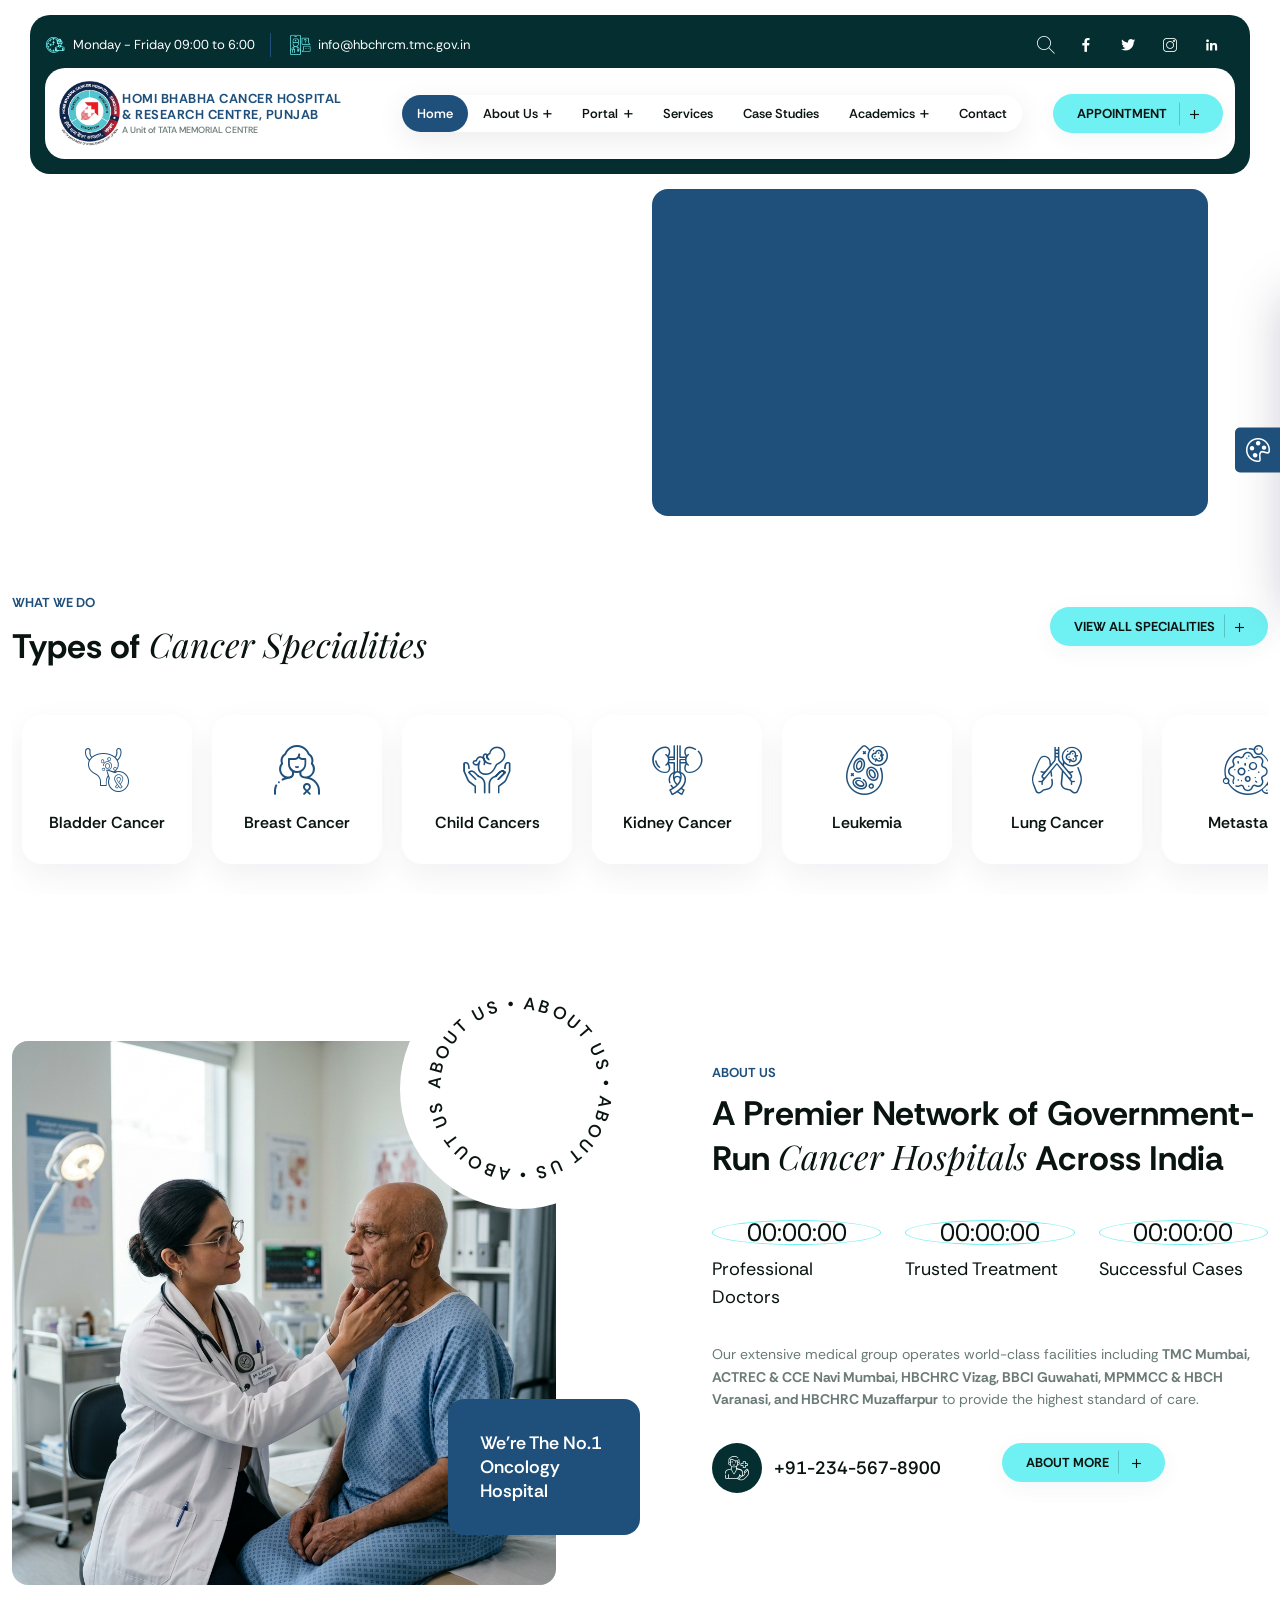
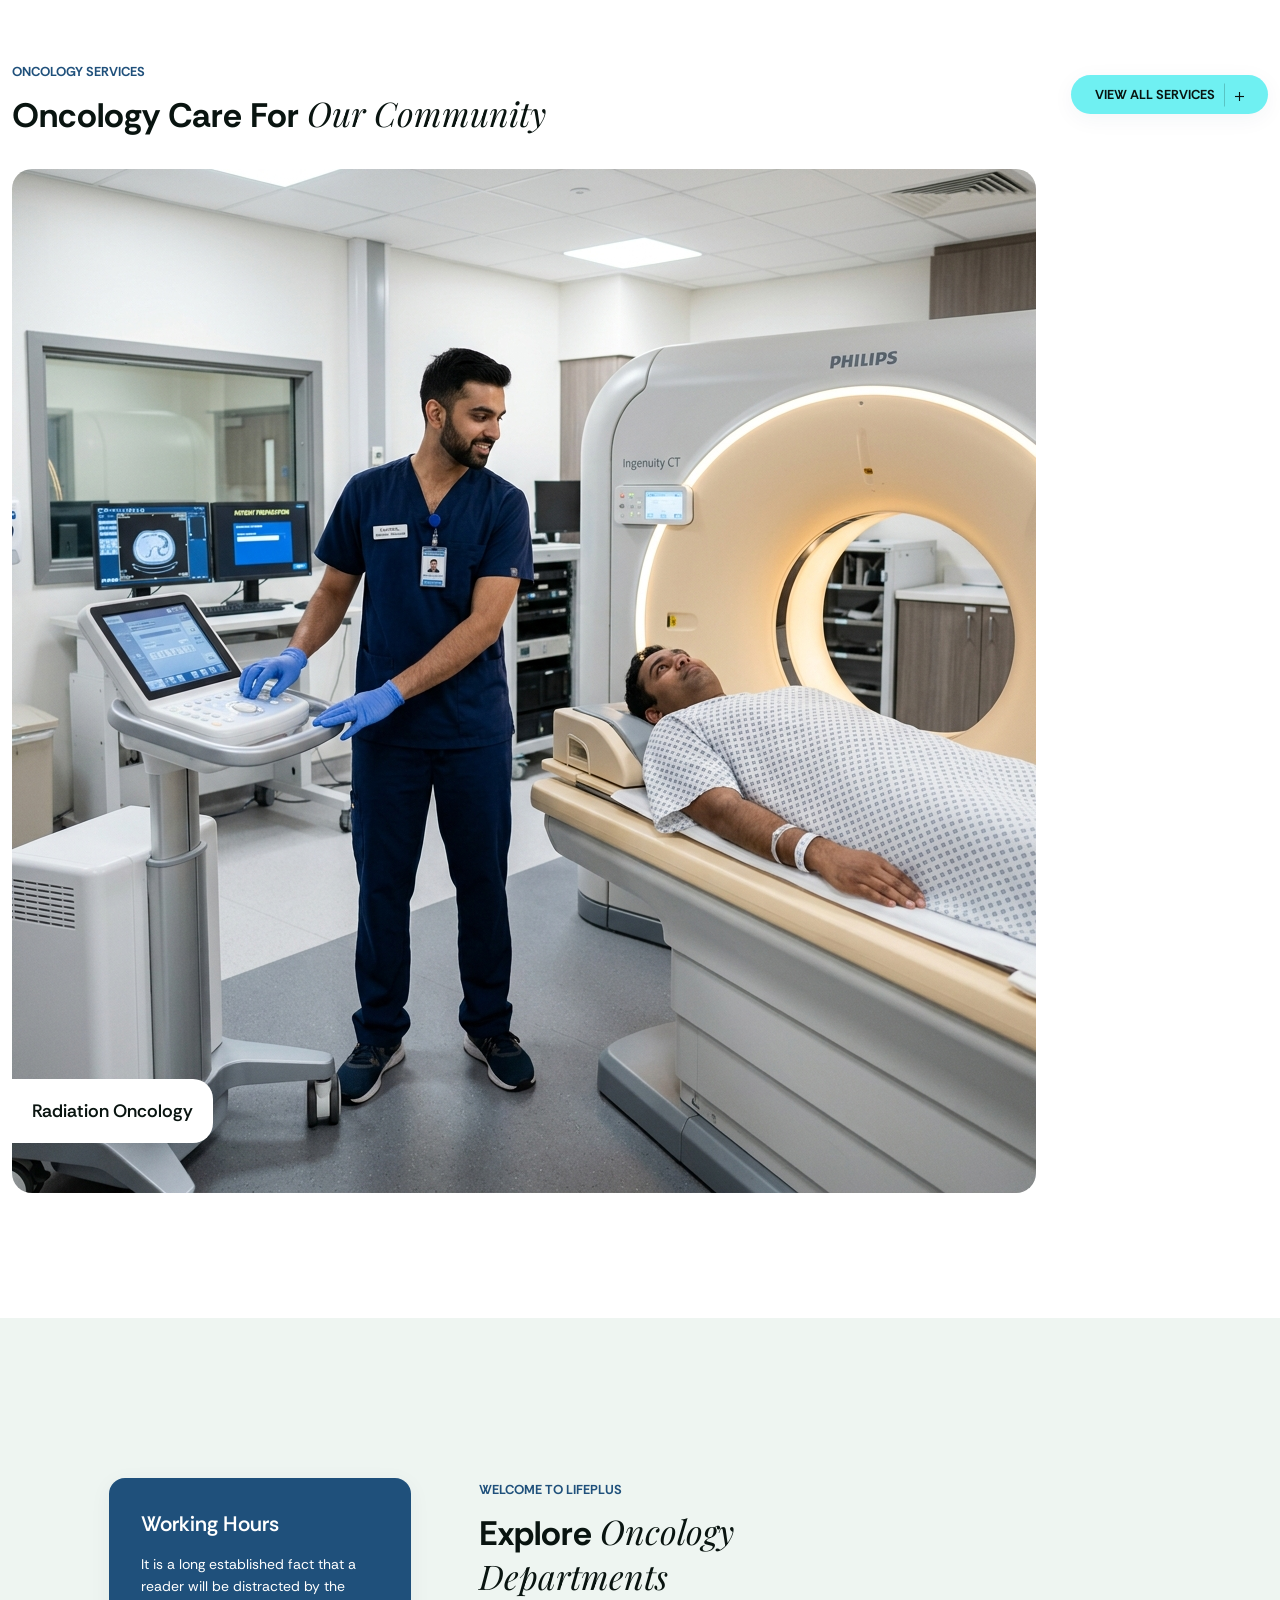
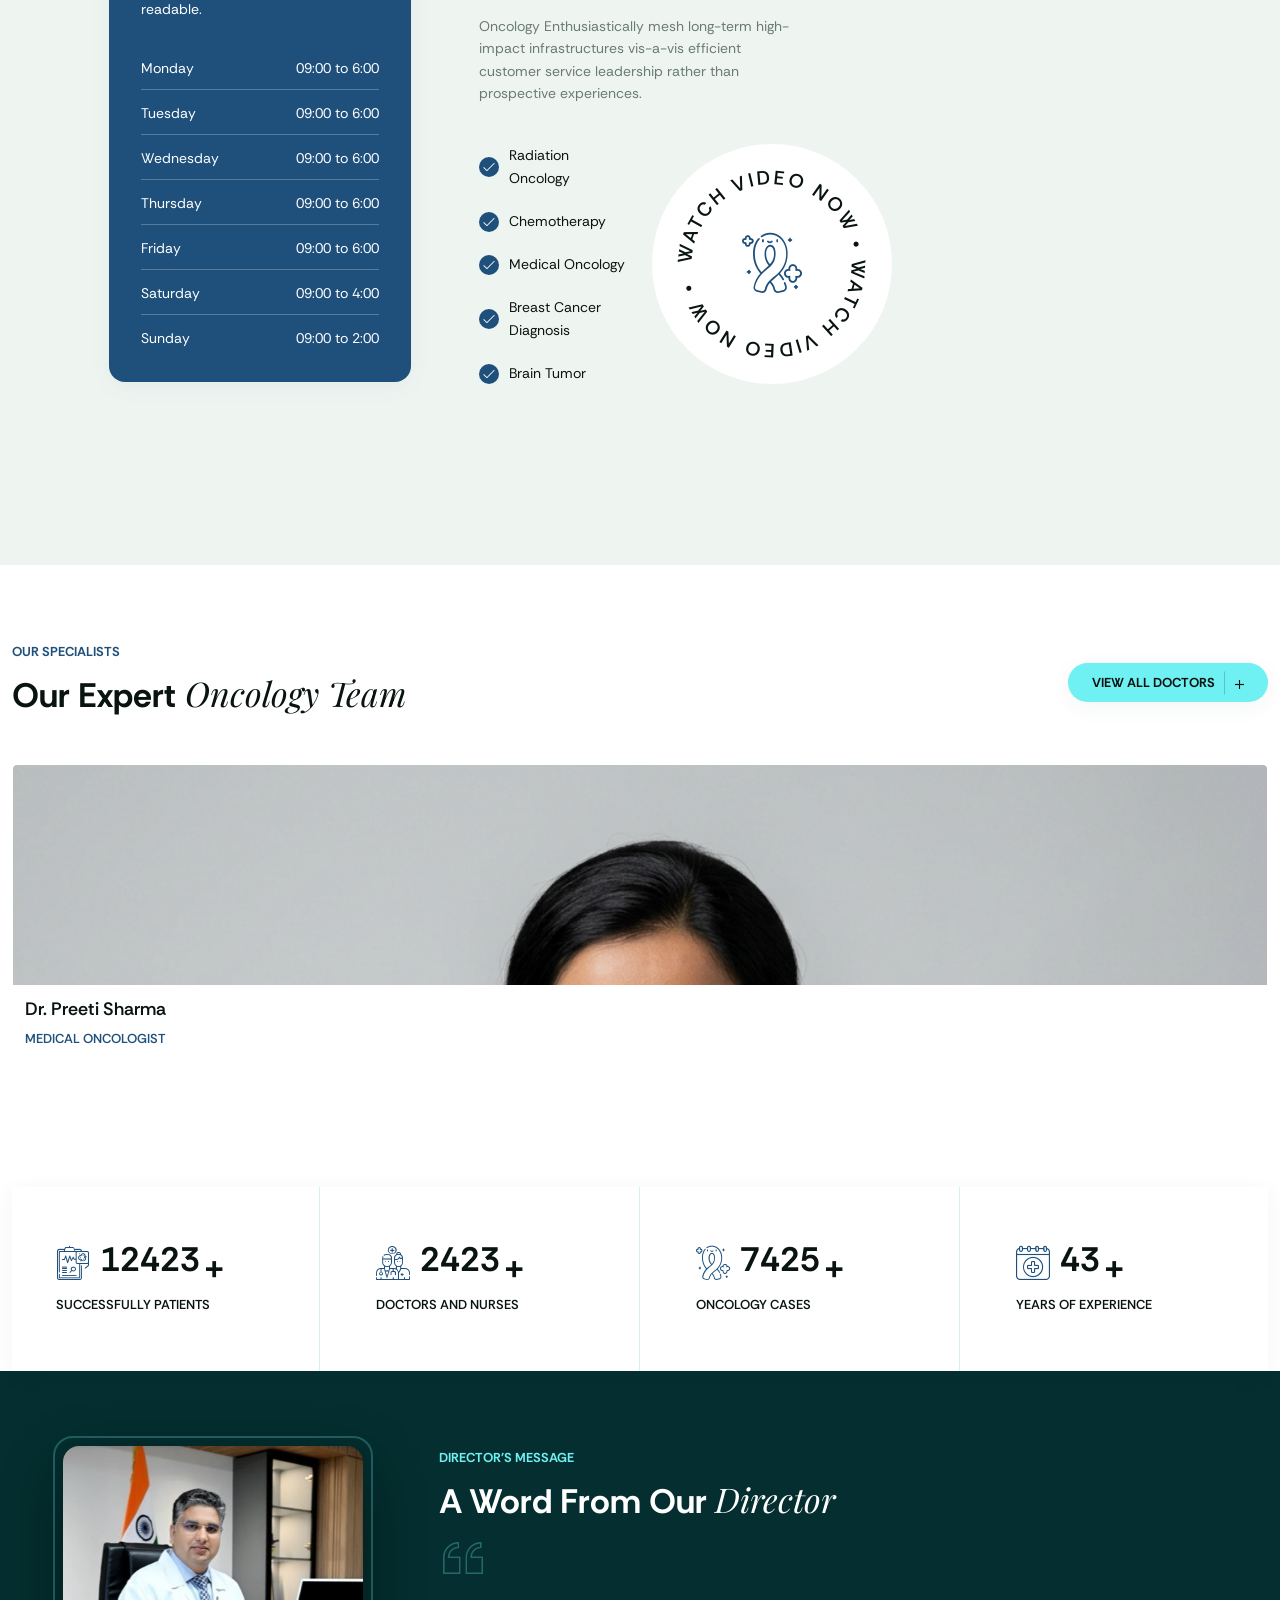
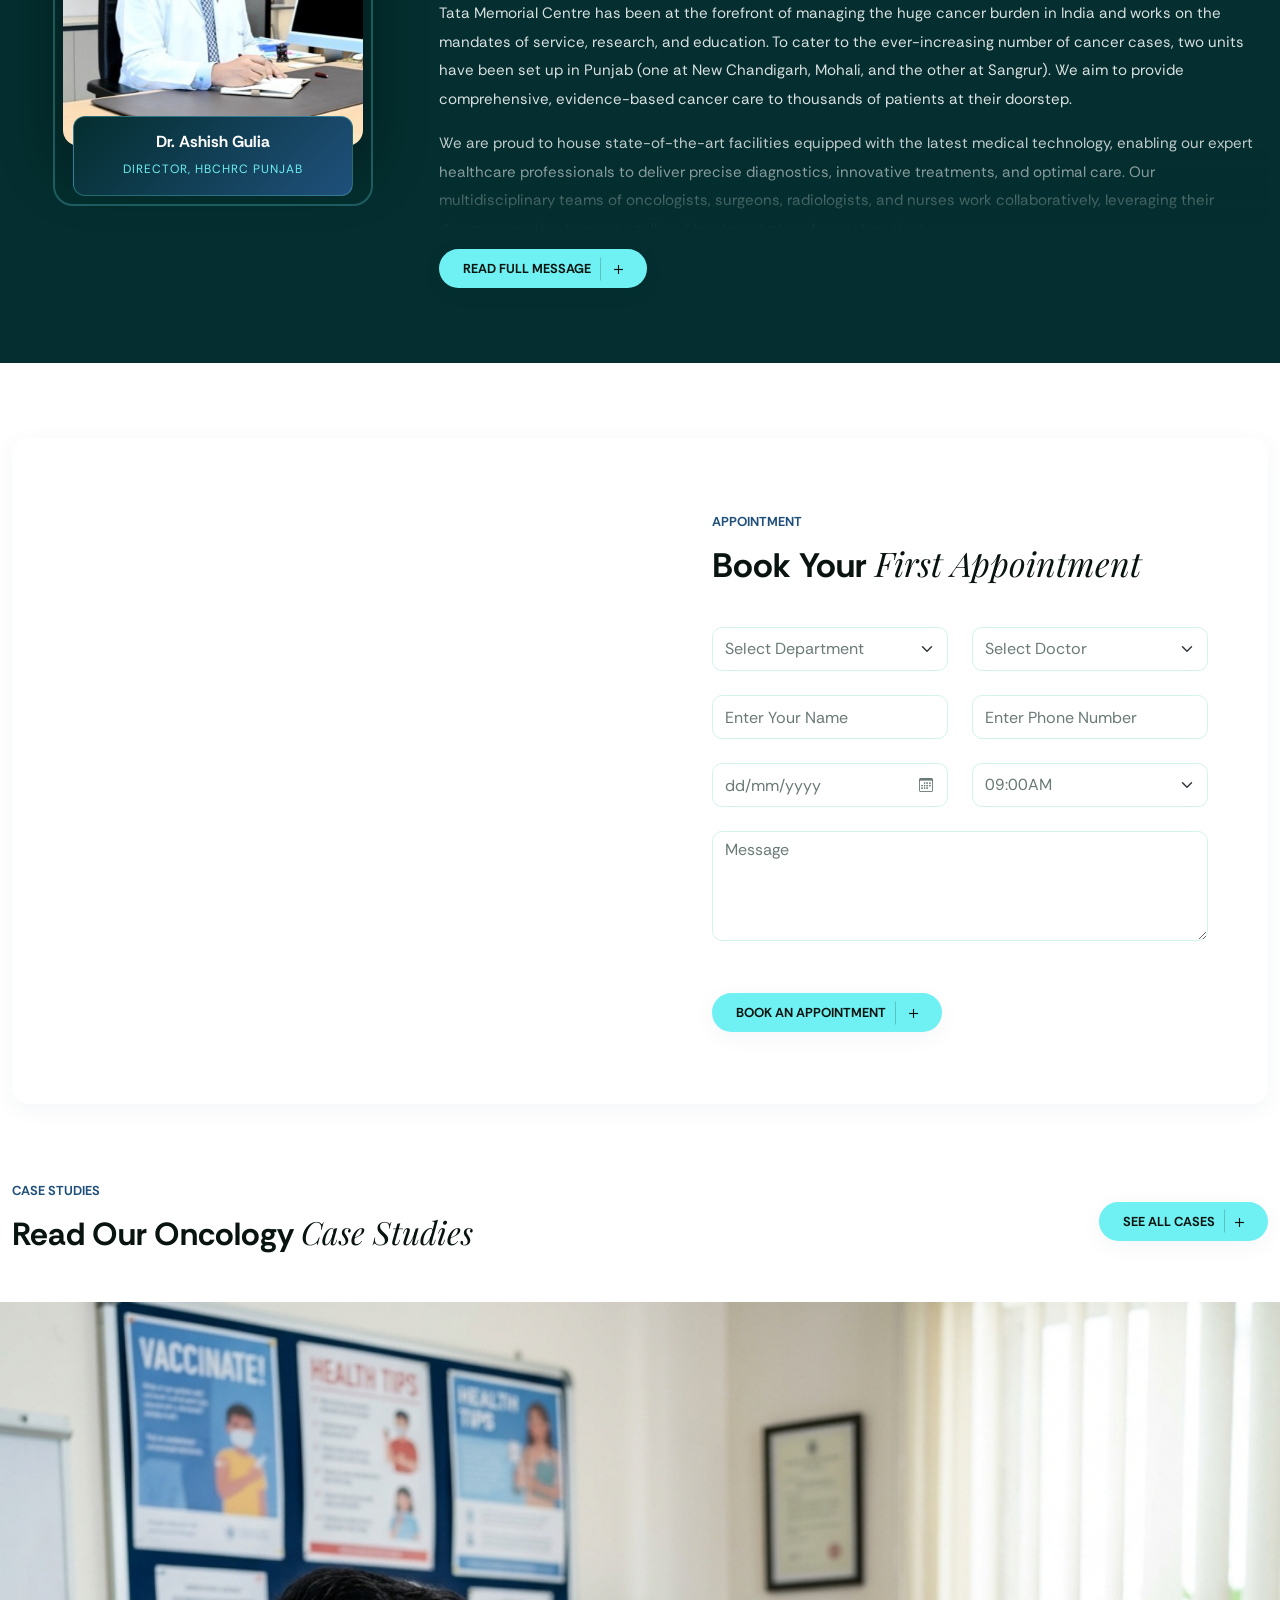
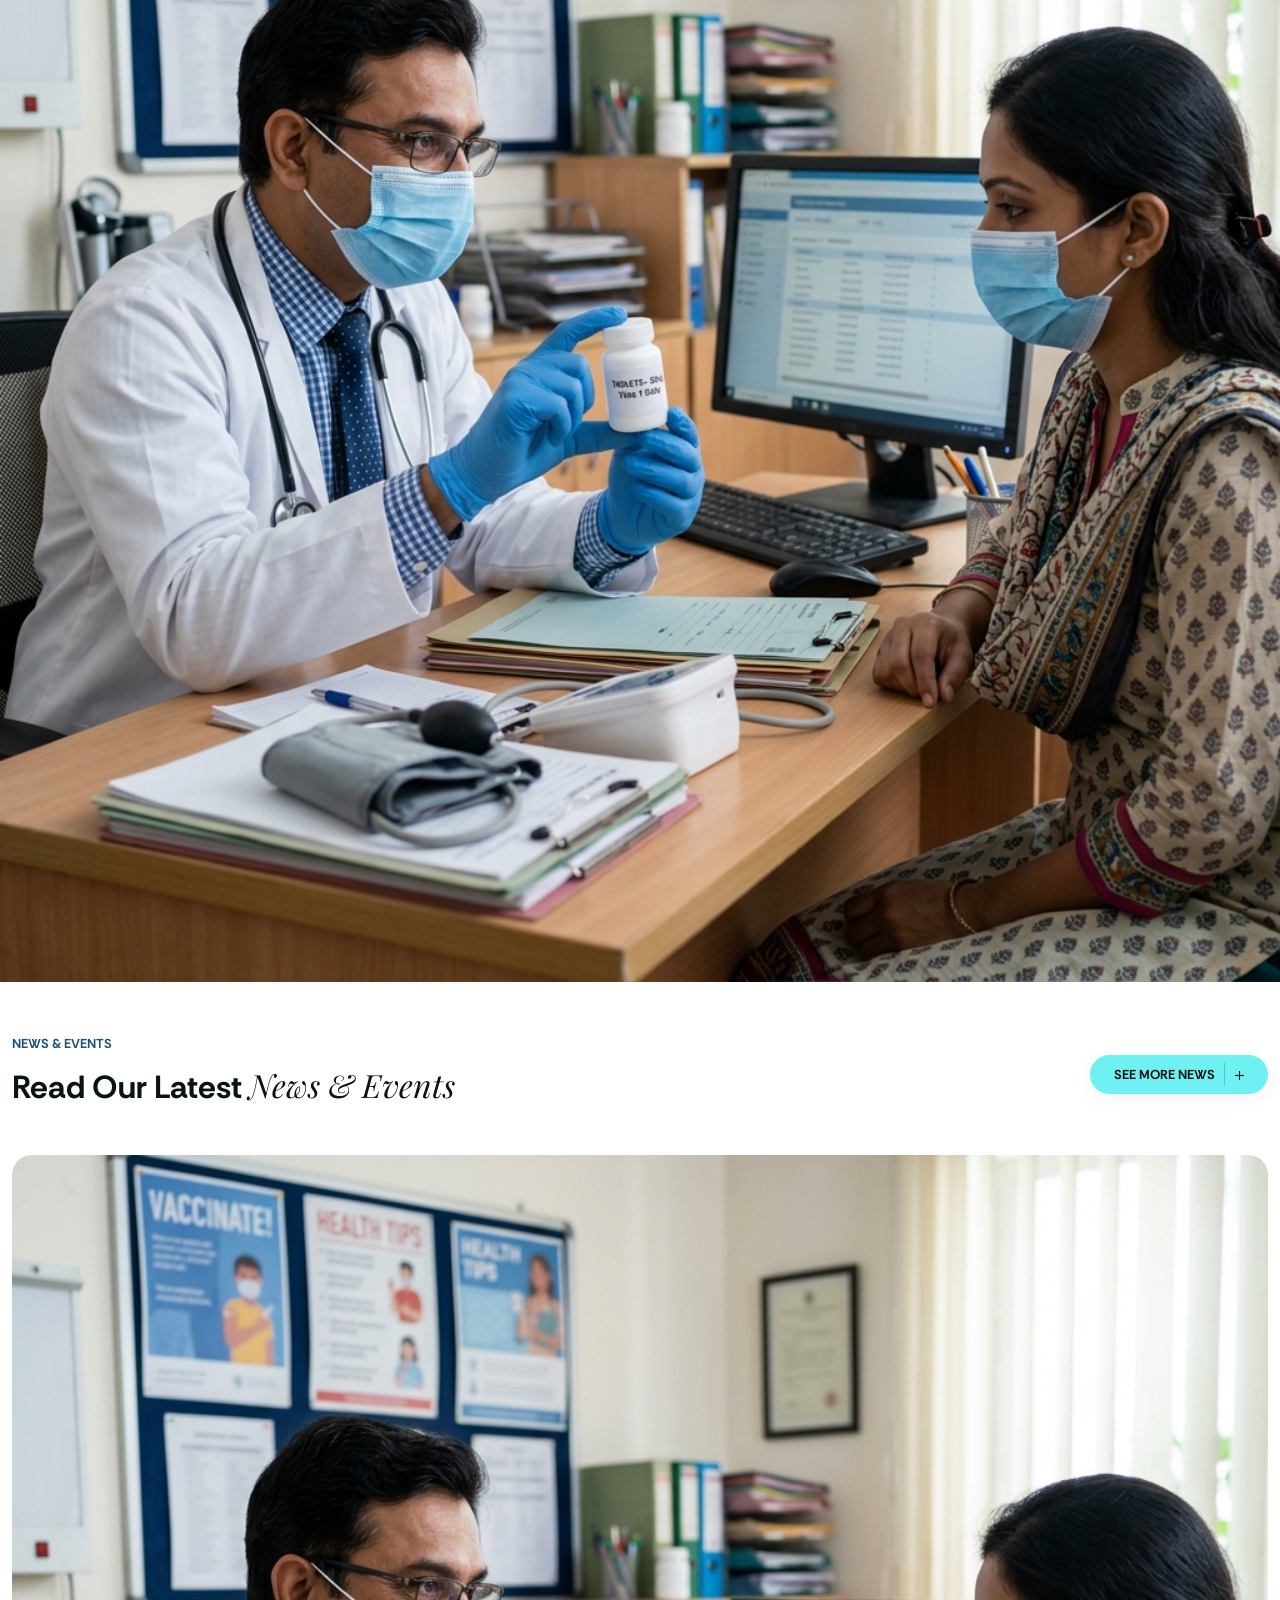
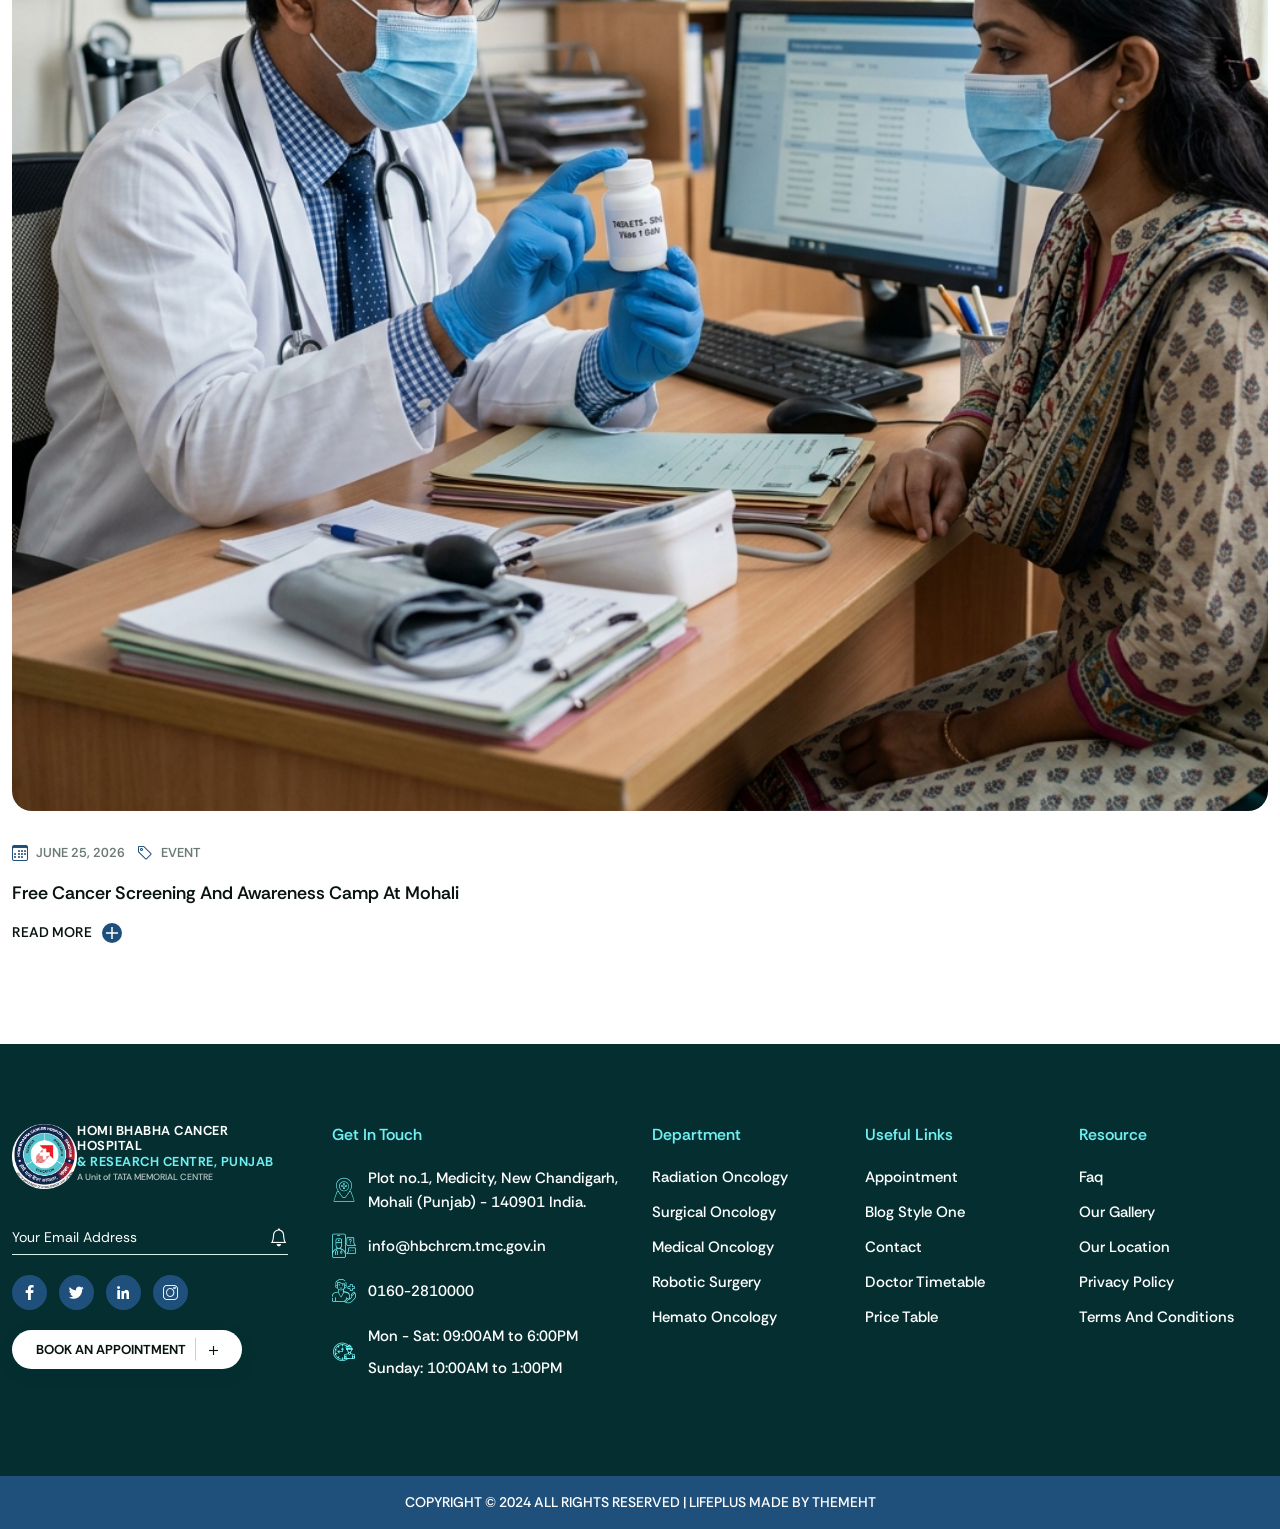
==== commit 0cbadf3c: "tital  update" ====
--- a/index.html
+++ b/index.html
@@ -12,7 +12,7 @@
   <meta name="viewport" content="width=device-width, initial-scale=1">
 
   <!-- Title -->
-  <title>Lifeplus - Oncology Medical & Healthcare HTML5 Template</title>
+  <title>HOMI BHABHA CANCER HOSPITAL& RESEARCH CENTRE, PUNJAB</title>
 
   <!-- Favicon Icon -->
   <link rel="shortcut icon" href="images/favicon.png" />
--- a/css/shortcodes.css
+++ b/css/shortcodes.css
@@ -198,6 +198,10 @@
     width: 1px;
     background-color: currentColor;
     opacity: .2;
+}
+
+.themeht-btn span.book-text:after {
+    display: none;
 }
 
 .dark-bg .primary-btn:hover,
--- a/css/theme-style.css
+++ b/css/theme-style.css
@@ -23,209 +23,835 @@
 @import url('https://fonts.googleapis.com/css2?family=Playfair+Display:ital,wght@0,400;0,500;0,600;0,700;0,800;0,900;1,400;1,500;1,600;1,700;1,800;1,900&display=swap');
 
 :root {
-    --themeht-primary-color: #6637ee;
-    --themeht-secondary-color: #00ffc2;
-    --themeht-text-color: #130646;
-    --themeht-body-color: #6a7a77;
-    --themeht-white-color: #FFFFFF;
-    --themeht-bg-dark-color: #160845;
-    --themeht-bg-light-color: #eef5f1;
-    --themeht-bg-light2-color: #FADCD9;
-    --themeht-border-light-color: #D2F2EE;
-    --themeht-border-dark-color: #303B40;
-    --themeht-typography-body-font-family: 'Rethink Sans', sans-serif;
-    --themeht-typography-secondary-font-family: 'Playfair Display', serif;
-    --logo-desktop-height: 65px;
-    --logo-tablet-height: 52px;
-    --logo-mobile-height: 45px;
-    --loader-img-height: 150px;
-}
+  --themeht-primary-color: #6637ee;
+  --themeht-secondary-color: #00ffc2;
+  --themeht-text-color: #130646;
+  --themeht-body-color: #6a7a77;
+  --themeht-white-color: #FFFFFF;
+  --themeht-bg-dark-color: #160845;
+  --themeht-bg-light-color: #eef5f1;
+  --themeht-bg-light2-color: #FADCD9;
+  --themeht-border-light-color: #D2F2EE;
+  --themeht-border-dark-color: #303B40;
+  --themeht-typography-body-font-family: 'Rethink Sans', sans-serif;
+  --themeht-typography-secondary-font-family: 'Playfair Display', serif;
+  --logo-desktop-height: 65px;
+  --logo-tablet-height: 52px;
+  --logo-mobile-height: 45px;
+  --loader-img-height: 150px;
+}
+
 /* ------------------------
     General
 ------------------------*/
 
-body {font-family: var(--themeht-typography-body-font-family); font-weight: normal; font-style: normal; font-weight: 400; font-size: 14px; line-height: 23px; color: var(--themeht-body-color); overflow-x: hidden;}
-.page-wrapper{overflow-x: hidden;}
+body {
+  font-family: var(--themeht-typography-body-font-family);
+  font-weight: normal;
+  font-style: normal;
+  font-weight: 400;
+  font-size: 14px;
+  line-height: 23px;
+  color: var(--themeht-body-color);
+  overflow-x: hidden;
+}
+
+.page-wrapper {
+  overflow-x: hidden;
+}
 
 /* ------------------------
     Typography
 ------------------------*/
-h1, h2, h3, h4, h5, h6 {font-weight: normal; margin-top: 0px;color: var(--themeht-text-color); margin-bottom: 15px; }
-h1 a, h2 a, h3 a, h4 a, h5 a, h6 a { color: inherit; }
-h1, .h1 { font-size: 46px; font-style: normal; line-height: 54px; font-weight: 700; }
-h2, .h2 { font-size: 34px; font-style: normal; line-height: 42px; font-weight: 700; }
-h3, .h3 { font-size: 21px; font-style: normal; line-height: 28px; font-weight: 600; }
-h4, .h4 { font-size: 18px; font-style: normal; line-height: 24px; font-weight: 600; }
-h5, .h5 { font-size: 16px; font-style: normal; line-height: 22px; font-weight: 600; }
-h6, .h6 { font-size: 14px; font-style: normal; line-height: 20px; font-weight: 600; }
-ul { margin-left: 0; }
-
-section{padding-top: 75px; padding-bottom: 75px;}
+h1,
+h2,
+h3,
+h4,
+h5,
+h6 {
+  font-weight: normal;
+  margin-top: 0px;
+  color: var(--themeht-text-color);
+  margin-bottom: 15px;
+}
+
+h1 a,
+h2 a,
+h3 a,
+h4 a,
+h5 a,
+h6 a {
+  color: inherit;
+}
+
+h1,
+.h1 {
+  font-size: 46px;
+  font-style: normal;
+  line-height: 54px;
+  font-weight: 700;
+}
+
+h2,
+.h2 {
+  font-size: 34px;
+  font-style: normal;
+  line-height: 42px;
+  font-weight: 700;
+}
+
+h3,
+.h3 {
+  font-size: 21px;
+  font-style: normal;
+  line-height: 28px;
+  font-weight: 600;
+}
+
+h4,
+.h4 {
+  font-size: 18px;
+  font-style: normal;
+  line-height: 24px;
+  font-weight: 600;
+}
+
+h5,
+.h5 {
+  font-size: 16px;
+  font-style: normal;
+  line-height: 22px;
+  font-weight: 600;
+}
+
+h6,
+.h6 {
+  font-size: 14px;
+  font-style: normal;
+  line-height: 20px;
+  font-weight: 600;
+}
+
+ul {
+  margin-left: 0;
+}
+
+section {
+  padding-top: 75px;
+  padding-bottom: 75px;
+}
 
 /* ------------------------
     Helper class
 ------------------------*/
-p { line-height: 1.6; }
-.lead { font-weight: normal; font-size: 14px; line-height: 23px; }
-.text-decoration{text-decoration: underline;}
-.rounded { border-radius: 16px !important;}
+p {
+  line-height: 1.6;
+}
+
+.lead {
+  font-weight: normal;
+  font-size: 14px;
+  line-height: 23px;
+}
+
+.text-decoration {
+  text-decoration: underline;
+}
+
+.rounded {
+  border-radius: 16px !important;
+}
 
 @media (min-width: 1200px) {
-.container {
+  .container {
     max-width: 1350px !important;
-}
+  }
 }
 
 /* ------------------------
     Background color
 ------------------------*/
-.white-bg { background-color: var(--themeht-white-color); }
-.dark-bg { background-color: var(--themeht-bg-dark-color); }
-.light-bg { background-color: var(--themeht-bg-light-color); }
-.theme-bg { background-color: var(--themeht-primary-color); }
-.secondary-bg { background-color: var(--themeht-secondary-color); }
-.transparent-bg { background-color: inherit !important; }
+.white-bg {
+  background-color: var(--themeht-white-color);
+}
+
+.dark-bg {
+  background-color: var(--themeht-bg-dark-color);
+}
+
+.light-bg {
+  background-color: var(--themeht-bg-light-color);
+}
+
+.theme-bg {
+  background-color: var(--themeht-primary-color);
+}
+
+.secondary-bg {
+  background-color: var(--themeht-secondary-color);
+}
+
+.transparent-bg {
+  background-color: inherit !important;
+}
 
 
 /* ------------------------
     Text color
 ------------------------*/
-.text-theme{color: var(--themeht-primary-color);}
-.text-black{color: var(--themeht-text-color) !important;}
-.text-secondary{color: var(--themeht-secondary-color) !important;}
-.text-white{color: var(--themeht-white-color);}
+.text-theme {
+  color: var(--themeht-primary-color);
+}
+
+.text-black {
+  color: var(--themeht-text-color) !important;
+}
+
+.text-secondary {
+  color: var(--themeht-secondary-color) !important;
+}
+
+.text-white {
+  color: var(--themeht-white-color);
+}
 
 
 /* ------------------------
     Border color
 ------------------------*/
-.border-primary { border-color: var(--themeht-secondary-color) !important; }
-.border-dark { border-color: var(--themeht-bg-dark-color) !important; }
-.border-light { border-color: var(--themeht-border-light-color) !important; }
+.border-primary {
+  border-color: var(--themeht-secondary-color) !important;
+}
+
+.border-dark {
+  border-color: var(--themeht-bg-dark-color) !important;
+}
+
+.border-light {
+  border-color: var(--themeht-border-light-color) !important;
+}
 
 
 /* ------------------------
     Background Image
 ------------------------*/
-[data-bg-img] { background-size: cover; background-position: top center; background-repeat: no-repeat; }
-.bg-cover { background-size: cover; }
-.bg-contain { background-size: contain; }
-.bg-auto { background-size: auto; }
-.bg-pos-l { background-position: left; }
-.bg-pos-r { background-position: right; }
-.bg-pos-rt { background-position: right top; }
-.bg-pos-lt { background-position: left top; }
-.bg-pos-rb { background-position: right bottom; }
-.bg-pos-lb { background-position: left bottom; }
-.bg-repeat { background-repeat: repeat; }
+[data-bg-img] {
+  background-size: cover;
+  background-position: top center;
+  background-repeat: no-repeat;
+}
+
+.bg-cover {
+  background-size: cover;
+}
+
+.bg-contain {
+  background-size: contain;
+}
+
+.bg-auto {
+  background-size: auto;
+}
+
+.bg-pos-l {
+  background-position: left;
+}
+
+.bg-pos-r {
+  background-position: right;
+}
+
+.bg-pos-rt {
+  background-position: right top;
+}
+
+.bg-pos-lt {
+  background-position: left top;
+}
+
+.bg-pos-rb {
+  background-position: right bottom;
+}
+
+.bg-pos-lb {
+  background-position: left bottom;
+}
+
+.bg-repeat {
+  background-repeat: repeat;
+}
 
 
 /* ------------------------
     Banner Slider
 ------------------------*/
-.banner-slider .slider-img { background-size: cover; background-position: top right; background-repeat: no-repeat; position: absolute; left: 0; top: 0; width: 100%; height: 100%; right: 0; }
-.banner-content { position: relative; z-index: 9; }
-.banner-1 .banner-content { padding: 250px 0 350px; }
-.slider-img::before { position: absolute; content: ''; background: linear-gradient(90deg, rgba(255, 255, 255, 0.9) 50%, rgba(255, 255, 255, 0) 100%); width: 70%; height: 100%; top: 0; left: 0; }
-.banner-slider h1 { position: relative; opacity: 0; -webkit-transition: all 1000ms ease; -moz-transition: all 100ms ease; -ms-transition: all 1000ms ease; -o-transition: all 1000ms ease; transition: all 1000ms ease; -webkit-transform: translateY(80px); -moz-transform: translateY(80px); -ms-transform: translateY(80px); -o-transform: translateY(80px); transform: translateY(80px); }
-.banner-slider p { position: relative; opacity: 0; -webkit-transition: all 1000ms ease; -moz-transition: all 100ms ease; -ms-transition: all 1000ms ease; -o-transition: all 1000ms ease; transition: all 1000ms ease; -webkit-transform: translateY(80px); -moz-transform: translateY(80px); -ms-transform: translateY(80px); -o-transform: translateY(80px); transform: translateY(80px); }
-.banner-slider .btn-box { position: relative; opacity: 0; -webkit-transition: all 1000ms ease; -moz-transition: all 100ms ease; -ms-transition: all 1000ms ease; -o-transition: all 1000ms ease; transition: all 1000ms ease; -webkit-transform: translateY(80px); -moz-transform: translateY(80px); -ms-transform: translateY(80px); -o-transform: translateY(80px); transform: translateY(80px); }
-.banner-slider .swiper-slide-active h1 { opacity: 1; -webkit-transform: translateX(0); -moz-transform: translateX(0); -ms-transform: translateX(0); -o-transform: translateX(0); transform: translateX(0); transition-delay: 1500ms; }
-.banner-slider .swiper-slide-active p { opacity: 1; -webkit-transform: translateX(0); -moz-transform: translateX(0); -ms-transform: translateX(0); -o-transform: translateX(0); transform: translateX(0); transition-delay: 2000ms; }
-.banner-slider .swiper-slide-active .btn-box { opacity: 1; -webkit-transform: translateX(0); -moz-transform: translateX(0); -ms-transform: translateX(0); -o-transform: translateX(0); transform: translateX(0); transition-delay: 2500ms; }
-.banner-content .themeht-btn + .themeht-btn { margin-left: 20px; }
-.banner-content h1 span { font-style: italic; font-weight: 400; font-family: var(--themeht-typography-secondary-font-family); }
-.banner-content p { max-width: 80%; }
-.banner-slider.swiper .swiper-button-prev, .banner-slider.swiper .swiper-button-next { width: 50px; height: 50px; line-height: 50px; }
-.banner-slider.swiper .swiper-button-next:after, .banner-slider.swiper .swiper-button-prev:after { font-size: 20px; }
-.banner-one .banner-text { padding: 80px; }
-.banner-two .banner-content { position: relative; z-index: 9; padding: 200px 0; }
+.banner-slider .slider-img {
+  background-size: cover;
+  background-position: top right;
+  background-repeat: no-repeat;
+  position: absolute;
+  left: 0;
+  top: 0;
+  width: 100%;
+  height: 100%;
+  right: 0;
+}
+
+.banner-content {
+  position: relative;
+  z-index: 9;
+}
+
+.banner-1 .banner-content {
+  padding: 250px 0 350px;
+}
+
+.slider-img::before {
+  position: absolute;
+  content: '';
+  background: linear-gradient(90deg, rgba(255, 255, 255, 0.9) 50%, rgba(255, 255, 255, 0) 100%);
+  width: 70%;
+  height: 100%;
+  top: 0;
+  left: 0;
+}
+
+.banner-slider h1 {
+  position: relative;
+  opacity: 0;
+  -webkit-transition: all 1000ms ease;
+  -moz-transition: all 100ms ease;
+  -ms-transition: all 1000ms ease;
+  -o-transition: all 1000ms ease;
+  transition: all 1000ms ease;
+  -webkit-transform: translateY(80px);
+  -moz-transform: translateY(80px);
+  -ms-transform: translateY(80px);
+  -o-transform: translateY(80px);
+  transform: translateY(80px);
+}
+
+.banner-slider p {
+  position: relative;
+  opacity: 0;
+  -webkit-transition: all 1000ms ease;
+  -moz-transition: all 100ms ease;
+  -ms-transition: all 1000ms ease;
+  -o-transition: all 1000ms ease;
+  transition: all 1000ms ease;
+  -webkit-transform: translateY(80px);
+  -moz-transform: translateY(80px);
+  -ms-transform: translateY(80px);
+  -o-transform: translateY(80px);
+  transform: translateY(80px);
+}
+
+.banner-slider .btn-box {
+  position: relative;
+  opacity: 0;
+  -webkit-transition: all 1000ms ease;
+  -moz-transition: all 100ms ease;
+  -ms-transition: all 1000ms ease;
+  -o-transition: all 1000ms ease;
+  transition: all 1000ms ease;
+  -webkit-transform: translateY(80px);
+  -moz-transform: translateY(80px);
+  -ms-transform: translateY(80px);
+  -o-transform: translateY(80px);
+  transform: translateY(80px);
+}
+
+.banner-slider .swiper-slide-active h1 {
+  opacity: 1;
+  -webkit-transform: translateX(0);
+  -moz-transform: translateX(0);
+  -ms-transform: translateX(0);
+  -o-transform: translateX(0);
+  transform: translateX(0);
+  transition-delay: 1500ms;
+}
+
+.banner-slider .swiper-slide-active p {
+  opacity: 1;
+  -webkit-transform: translateX(0);
+  -moz-transform: translateX(0);
+  -ms-transform: translateX(0);
+  -o-transform: translateX(0);
+  transform: translateX(0);
+  transition-delay: 2000ms;
+}
+
+.banner-slider .swiper-slide-active .btn-box {
+  opacity: 1;
+  -webkit-transform: translateX(0);
+  -moz-transform: translateX(0);
+  -ms-transform: translateX(0);
+  -o-transform: translateX(0);
+  transform: translateX(0);
+  transition-delay: 2500ms;
+}
+
+.banner-content .themeht-btn+.themeht-btn {
+  margin-left: 20px;
+}
+
+.banner-content h1 span {
+  font-style: italic;
+  font-weight: 400;
+  font-family: var(--themeht-typography-secondary-font-family);
+}
+
+.banner-content p {
+  max-width: 80%;
+}
+
+.banner-slider.swiper .swiper-button-prev,
+.banner-slider.swiper .swiper-button-next {
+  width: 50px;
+  height: 50px;
+  line-height: 50px;
+}
+
+.banner-slider.swiper .swiper-button-next:after,
+.banner-slider.swiper .swiper-button-prev:after {
+  font-size: 20px;
+}
+
+.banner-one .banner-text {
+  padding: 80px;
+}
+
+.banner-two .banner-content {
+  position: relative;
+  z-index: 9;
+  padding: 200px 0;
+}
 
 
 /* ------------------------
     List Icon
 ------------------------*/
-.list-icon li { color: var(--themeht-text-color); margin-bottom: 20px; display: flex; align-items: center; }
-.list-icon li i { color: var(--themeht-white-color); margin-right: 10px; font-size: 14px; flex-shrink: 0; background: var(--themeht-primary-color); width: 20px; height: 20px; border-radius: 50%; text-align: center; line-height: 20px; }
-.text-white .list-icon li, .text-white .list-icon li i { color: var(--themeht-white-color) }
+.list-icon li {
+  color: var(--themeht-text-color);
+  margin-bottom: 20px;
+  display: flex;
+  align-items: center;
+}
+
+.list-icon li i {
+  color: var(--themeht-white-color);
+  margin-right: 10px;
+  font-size: 14px;
+  flex-shrink: 0;
+  background: var(--themeht-primary-color);
+  width: 20px;
+  height: 20px;
+  border-radius: 50%;
+  text-align: center;
+  line-height: 20px;
+}
+
+.text-white .list-icon li,
+.text-white .list-icon li i {
+  color: var(--themeht-white-color)
+}
 
 
 /* ------------------------
     Round Text
 ------------------------*/
-.center .round-text { margin-left: auto; margin-right: auto; }
-.right .round-text { margin-left: auto; }
-.round-text { position: relative; width: 240px; overflow: hidden; height: 240px; display: inline-block; }
-.round-text text { text-transform: uppercase; font-size: 13px; fill: var(--themeht-text-color); letter-spacing: 2px; font-weight: 600; }
-.round-text svg { position: absolute; left: 0; top: 0; width: 100%; height: 100%; -webkit-animation-name: rotate; -moz-animation-name: rotate; -ms-animation-name: rotate; -o-animation-name: rotate; animation-name: rotate; -webkit-animation-duration: 20s; -moz-animation-duration: 20s; -ms-animation-duration: 20s; -o-animation-duration: 20s; animation-duration: 20s; -webkit-animation-iteration-count: infinite; -moz-animation-iteration-count: infinite; -ms-animation-iteration-count: infinite; -o-animation-iteration-count: infinite; animation-iteration-count: infinite; -webkit-animation-timing-function: linear; -moz-animation-timing-function: linear; -ms-animation-timing-function: linear; -o-animation-timing-function: linear; animation-timing-function: linear; }
-.about-text { position: absolute; right: 0; top: 0; z-index: 9; background: white; border-radius: 100%; }
-.about-text2 { position: absolute; right: 0; bottom: 50px; width: 30%; }
-.call-media { display: flex; align-items: center; }
-.call-media i { background: var(--themeht-bg-dark-color); width: 50px; height: 50px; border-radius: 50%; text-align: center; font-size: 24px; line-height: 50px; color: white; margin-right: 12px; flex-shrink: 0; }
-.call-media a { font-size: 18px; line-height: 1; font-weight: 600; }
+.center .round-text {
+  margin-left: auto;
+  margin-right: auto;
+}
+
+.right .round-text {
+  margin-left: auto;
+}
+
+.round-text {
+  position: relative;
+  width: 240px;
+  overflow: hidden;
+  height: 240px;
+  display: inline-block;
+}
+
+.round-text text {
+  text-transform: uppercase;
+  font-size: 13px;
+  fill: var(--themeht-text-color);
+  letter-spacing: 2px;
+  font-weight: 600;
+}
+
+.round-text svg {
+  position: absolute;
+  left: 0;
+  top: 0;
+  width: 100%;
+  height: 100%;
+  -webkit-animation-name: rotate;
+  -moz-animation-name: rotate;
+  -ms-animation-name: rotate;
+  -o-animation-name: rotate;
+  animation-name: rotate;
+  -webkit-animation-duration: 20s;
+  -moz-animation-duration: 20s;
+  -ms-animation-duration: 20s;
+  -o-animation-duration: 20s;
+  animation-duration: 20s;
+  -webkit-animation-iteration-count: infinite;
+  -moz-animation-iteration-count: infinite;
+  -ms-animation-iteration-count: infinite;
+  -o-animation-iteration-count: infinite;
+  animation-iteration-count: infinite;
+  -webkit-animation-timing-function: linear;
+  -moz-animation-timing-function: linear;
+  -ms-animation-timing-function: linear;
+  -o-animation-timing-function: linear;
+  animation-timing-function: linear;
+}
+
+.about-text {
+  position: absolute;
+  right: 0;
+  top: 0;
+  z-index: 9;
+  background: white;
+  border-radius: 100%;
+}
+
+.about-text2 {
+  position: absolute;
+  right: 0;
+  bottom: 50px;
+  width: 30%;
+}
+
+.call-media {
+  display: flex;
+  align-items: center;
+}
+
+.call-media i {
+  background: var(--themeht-bg-dark-color);
+  width: 50px;
+  height: 50px;
+  border-radius: 50%;
+  text-align: center;
+  font-size: 24px;
+  line-height: 50px;
+  color: white;
+  margin-right: 12px;
+  flex-shrink: 0;
+}
+
+.call-media a {
+  font-size: 18px;
+  line-height: 1;
+  font-weight: 600;
+}
 
 
 /* ------------------------
   Video & Round Text
 ------------------------*/
-.center .video-round-text { margin-left: auto; margin-right: auto; }
-.right .video-round-text { margin-left: auto; }
-.video-round-text { position: relative; width: 240px; overflow: hidden; height: 240px; display: inline-block; background: var(--themeht-white-color); border-radius: 100%; }
-.video-round-text text { text-transform: uppercase; font-size: 14.5px; fill: var(--themeht-text-color); letter-spacing: 2px; font-weight: 600; }
-.video-round-text svg { position: absolute; left: 0; top: 0; width: 100%; height: 100%; -webkit-animation-name: rotate; -moz-animation-name: rotate; -ms-animation-name: rotate; -o-animation-name: rotate; animation-name: rotate; -webkit-animation-duration: 20s; -moz-animation-duration: 20s; -ms-animation-duration: 20s; -o-animation-duration: 20s; animation-duration: 20s; -webkit-animation-iteration-count: infinite; -moz-animation-iteration-count: infinite; -ms-animation-iteration-count: infinite; -o-animation-iteration-count: infinite; animation-iteration-count: infinite; -webkit-animation-timing-function: linear; -moz-animation-timing-function: linear; -ms-animation-timing-function: linear; -o-animation-timing-function: linear; animation-timing-function: linear; }
-a.text-btn-icon { color: var(--themeht-primary-color); font-size: 60px; line-height: 1; position: absolute; top: 50%; left: 50%; transform: translate(-50%, -50%); }
-.text-white .video-round-text text { fill: var(--themeht-white-color); }
+.center .video-round-text {
+  margin-left: auto;
+  margin-right: auto;
+}
+
+.right .video-round-text {
+  margin-left: auto;
+}
+
+.video-round-text {
+  position: relative;
+  width: 240px;
+  overflow: hidden;
+  height: 240px;
+  display: inline-block;
+  background: var(--themeht-white-color);
+  border-radius: 100%;
+}
+
+.video-round-text text {
+  text-transform: uppercase;
+  font-size: 14.5px;
+  fill: var(--themeht-text-color);
+  letter-spacing: 2px;
+  font-weight: 600;
+}
+
+.video-round-text svg {
+  position: absolute;
+  left: 0;
+  top: 0;
+  width: 100%;
+  height: 100%;
+  -webkit-animation-name: rotate;
+  -moz-animation-name: rotate;
+  -ms-animation-name: rotate;
+  -o-animation-name: rotate;
+  animation-name: rotate;
+  -webkit-animation-duration: 20s;
+  -moz-animation-duration: 20s;
+  -ms-animation-duration: 20s;
+  -o-animation-duration: 20s;
+  animation-duration: 20s;
+  -webkit-animation-iteration-count: infinite;
+  -moz-animation-iteration-count: infinite;
+  -ms-animation-iteration-count: infinite;
+  -o-animation-iteration-count: infinite;
+  animation-iteration-count: infinite;
+  -webkit-animation-timing-function: linear;
+  -moz-animation-timing-function: linear;
+  -ms-animation-timing-function: linear;
+  -o-animation-timing-function: linear;
+  animation-timing-function: linear;
+}
+
+a.text-btn-icon {
+  color: var(--themeht-primary-color);
+  font-size: 60px;
+  line-height: 1;
+  position: absolute;
+  top: 50%;
+  left: 50%;
+  transform: translate(-50%, -50%);
+}
+
+.text-white .video-round-text text {
+  fill: var(--themeht-white-color);
+}
 
 
 /* ------------------------
 Extra
 ------------------------*/
-.img-overlay::before { background: linear-gradient(to right, var(--themeht-primary-color), var(--themeht-bg-dark-color), var(--themeht-bg-dark-color), var(--themeht-primary-color)); opacity: 1; mix-blend-mode: multiply; position: absolute; content: ''; width: 100%; height: 100%; top: 0; left: 0; }
-
-.location-item { padding: 30px; position: relative; border: 1px solid var(--themeht-border-light-color); border-radius: 20px; }
-.location-item .location-icon { margin-bottom: 20px; position: relative; z-index: 9; font-size: 50px; line-height: 1; color: var(--themeht-primary-color); display: inline-block; }
-.location-item .location-icon i { display: inline-block; }
-.location-description p { margin-bottom: 0; }
-.location-item .plus-btn { display: flex; width: 30px; height: 30px; border-radius: 100%; background: var(--themeht-primary-color); color: var(--themeht-white-color); align-items: center; justify-content: center; }
-.location-item .plus-btn i { line-height: 0 }
+.img-overlay::before {
+  background: linear-gradient(to right, var(--themeht-primary-color), var(--themeht-bg-dark-color), var(--themeht-bg-dark-color), var(--themeht-primary-color));
+  opacity: 1;
+  mix-blend-mode: multiply;
+  position: absolute;
+  content: '';
+  width: 100%;
+  height: 100%;
+  top: 0;
+  left: 0;
+}
+
+.location-item {
+  padding: 30px;
+  position: relative;
+  border: 1px solid var(--themeht-border-light-color);
+  border-radius: 20px;
+}
+
+.location-item .location-icon {
+  margin-bottom: 20px;
+  position: relative;
+  z-index: 9;
+  font-size: 50px;
+  line-height: 1;
+  color: var(--themeht-primary-color);
+  display: inline-block;
+}
+
+.location-item .location-icon i {
+  display: inline-block;
+}
+
+.location-description p {
+  margin-bottom: 0;
+}
+
+.location-item .plus-btn {
+  display: flex;
+  width: 30px;
+  height: 30px;
+  border-radius: 100%;
+  background: var(--themeht-primary-color);
+  color: var(--themeht-white-color);
+  align-items: center;
+  justify-content: center;
+}
+
+.location-item .plus-btn i {
+  line-height: 0
+}
 
 
 /* ------------------------
     Countdown
 ------------------------*/
-.countdown{margin:50px 0; padding:50px 0; display: table; width: 100%;}
-.countdown > li{ font-weight: 700; text-align: center; list-style-type: none; display: table-cell; width: auto;}
-.countdown > li span{font-size:70px; font-weight:700; line-height:60px; display: inline-block; color: var(--themeht-secondary-color);}
-.countdown > li p{font-size:20px; display: inline-block; line-height:30px; margin-bottom: 0; color: var(--themeht-white-color);}
-.coming-soon .subscribe-form{margin: 0 auto;}
+.countdown {
+  margin: 50px 0;
+  padding: 50px 0;
+  display: table;
+  width: 100%;
+}
+
+.countdown>li {
+  font-weight: 700;
+  text-align: center;
+  list-style-type: none;
+  display: table-cell;
+  width: auto;
+}
+
+.countdown>li span {
+  font-size: 70px;
+  font-weight: 700;
+  line-height: 60px;
+  display: inline-block;
+  color: var(--themeht-secondary-color);
+}
+
+.countdown>li p {
+  font-size: 20px;
+  display: inline-block;
+  line-height: 30px;
+  margin-bottom: 0;
+  color: var(--themeht-white-color);
+}
+
+.coming-soon .subscribe-form {
+  margin: 0 auto;
+}
 
 
 /* ------------------------
     Contact
 ------------------------*/
-.contact-media li{display: flex; align-items: center; margin-bottom: 30px}
-.contact-media i { line-height: 1; font-size: 40px; color: var(--themeht-primary-color); margin-right: 20px; display: inline-block; }
-.contact-media p { margin-bottom: 0; line-height: 24px; }
-.contact-media p, .contact-media a { color: var(--themeht-text-color); font-size: 16px; }
-.contact-media a:hover { color: var(--themeht-primary-color); }
-.form-group { margin-bottom: 20px; position: relative; }
-label { font-size: 13px; line-height: 1; color: var(--themeht-text-color) }
-.form-control { height: 44px; border-radius: 10px; color: var(--themeht-body-color); background-color: var(--themeht-white-color); border: 1px solid var(--themeht-border-light-color); }
-textarea.form-control { height: 130px; border-radius: 10px; }
-.form-control:focus { box-shadow: none; background: none; border-color: var(--themeht-primary-color); }
-select.form-control { -moz-appearance: none; -webkit-appearance: none; appearance: none; height: 44px !important; color: var(--themeht-body-color); }
-iframe { width: 100%; border: none; pointer-events: auto; }
-.iframe-h { height: 500px !important; }
-.iframe-h-2 { height: 600px !important; }
-.map iframe { border: 0px; width: 100%; height: 100%; z-index: 1; -webkit-filter: grayscale(100%); -moz-filter: grayscale(100%); -ms-filter: grayscale(100%); -o-filter: grayscale(100%); filter: grayscale(100%); }
-.help-block.with-errors { position: absolute; color: red; right: 15px; font-size: 10px; line-height: 14px; }
-.form-control::-webkit-input-placeholder { color: var(--themeht-body-color); }
-.form-control::-moz-placeholder { color: var(--themeht-body-color); }
-.form-control:-ms-input-placeholder { color: var(--themeht-body-color); }
-.form-control:-moz-placeholder { color: var(--themeht-body-color); }
-
-.date-icon { position: absolute; top: 50%; right: 15px; transform: translateY(-50%); }
-p { margin: 0 0 25px; }
+.contact-media li {
+  display: flex;
+  align-items: center;
+  margin-bottom: 30px
+}
+
+.contact-media i {
+  line-height: 1;
+  font-size: 40px;
+  color: var(--themeht-primary-color);
+  margin-right: 20px;
+  display: inline-block;
+}
+
+.contact-media p {
+  margin-bottom: 0;
+  line-height: 24px;
+}
+
+.contact-media p,
+.contact-media a {
+  color: var(--themeht-text-color);
+  font-size: 16px;
+}
+
+.contact-media a:hover {
+  color: var(--themeht-primary-color);
+}
+
+.form-group {
+  margin-bottom: 20px;
+  position: relative;
+}
+
+label {
+  font-size: 13px;
+  line-height: 1;
+  color: var(--themeht-text-color)
+}
+
+.form-control {
+  height: 44px;
+  border-radius: 10px;
+  color: var(--themeht-body-color);
+  background-color: var(--themeht-white-color);
+  border: 1px solid var(--themeht-border-light-color);
+}
+
+textarea.form-control {
+  height: 130px;
+  border-radius: 10px;
+}
+
+.form-control:focus {
+  box-shadow: none;
+  background: none;
+  border-color: var(--themeht-primary-color);
+}
+
+select.form-control {
+  -moz-appearance: none;
+  -webkit-appearance: none;
+  appearance: none;
+  height: 44px !important;
+  color: var(--themeht-body-color);
+}
+
+iframe {
+  width: 100%;
+  border: none;
+  pointer-events: auto;
+}
+
+.iframe-h {
+  height: 500px !important;
+}
+
+.iframe-h-2 {
+  height: 600px !important;
+}
+
+.map iframe {
+  border: 0px;
+  width: 100%;
+  height: 100%;
+  z-index: 1;
+  -webkit-filter: grayscale(100%);
+  -moz-filter: grayscale(100%);
+  -ms-filter: grayscale(100%);
+  -o-filter: grayscale(100%);
+  filter: grayscale(100%);
+}
+
+.help-block.with-errors {
+  position: absolute;
+  color: red;
+  right: 15px;
+  font-size: 10px;
+  line-height: 14px;
+}
+
+.form-control::-webkit-input-placeholder {
+  color: var(--themeht-body-color);
+}
+
+.form-control::-moz-placeholder {
+  color: var(--themeht-body-color);
+}
+
+.form-control:-ms-input-placeholder {
+  color: var(--themeht-body-color);
+}
+
+.form-control:-moz-placeholder {
+  color: var(--themeht-body-color);
+}
+
+.date-icon {
+  position: absolute;
+  top: 50%;
+  right: 15px;
+  transform: translateY(-50%);
+}
+
+p {
+  margin: 0 0 25px;
+}
 
 
 /* ------------------------
@@ -236,12 +862,14 @@
   align-items: center;
   text-decoration: none;
 }
+
 .logo-text-group {
   display: flex;
   flex-direction: column;
   line-height: 1.15;
   text-align: left;
 }
+
 .logo-title {
   font-weight: 700;
   font-size: 13px;
@@ -249,6 +877,7 @@
   text-transform: uppercase;
   letter-spacing: 0.5px;
 }
+
 .logo-subtitle {
   font-weight: 700;
   font-size: 13px;
@@ -257,6 +886,7 @@
   letter-spacing: 0.5px;
   margin-top: 1px;
 }
+
 .logo-desc {
   font-size: 9px;
   color: var(--themeht-body-color);
@@ -264,14 +894,20 @@
   margin-top: 2px;
   text-transform: none;
 }
+
 /* Footer specific overrides */
-.footer-logo .logo-title, .primary-footer .logo-title {
+.footer-logo .logo-title,
+.primary-footer .logo-title {
   color: var(--themeht-white-color) !important;
 }
-.footer-logo .logo-subtitle, .primary-footer .logo-subtitle {
+
+.footer-logo .logo-subtitle,
+.primary-footer .logo-subtitle {
   color: var(--themeht-secondary-color) !important;
 }
-.footer-logo .logo-desc, .primary-footer .logo-desc {
+
+.footer-logo .logo-desc,
+.primary-footer .logo-desc {
   color: rgba(255, 255, 255, 0.7) !important;
 }
 
@@ -281,79 +917,295 @@
 ------------------------*/
 
 @media (max-width:1200px) {
-  .right-nav { display: none !important; }
-}
+  .right-nav {
+    display: none !important;
+  }
+}
+
 @media (max-width:992px) {
 
   /*Banner*/
-  .page-title h1 { font-size: 35px; line-height: 44px; }
-  .logo img { max-height: var(--logo-tablet-height); }
-  .logo-title { font-size: 11px; }
-  .logo-subtitle { font-size: 11px; }
-  .logo-desc { display: none; }
-  .themeht-sidebar { margin-top: 40px; }
-  .banner-slider .slider-img { background-position: top center; }
-  .post-card.style-1 { display: block; }
-  .post-card.style-1 .post-image { width: 100%; }
-  .post-card.style-1 .post-title { width: 100%; margin: 30px 0; }
-  .post-card.style-1 .post-arrow { font-size: 34px; -webkit-text-stroke: 1px var(--themeht-primary-color); color: transparent; position: inherit; right: 0; }
-  .testimonial.style-1 .testimonial-content { width: 100%; }
-  .testimonial-content p { font-size: 21px; line-height: 30px; }
-  .bg-img-sec { min-height: 260px !important; }
-  .service-item.style-2 .service-desc { padding: 16px; width: 95%; }
-  .banner-5::after { display: none; }
-  .mobile-bg-img { height: 350px !important; }
-  .header { margin: 0 15px 15px; }
-  .page-title { margin: 0 15px 15px !important; }
-  .header-top { display: none; }
-  .banner-one .banner-text { padding: 50px; }
-  .form-overlap { margin-left: 0; }
-  .mobile-mt-n0 { margin-top: 0 !important }
-  .mobile-custom-py { padding-top: 40px !important; padding-bottom: 40px !important }
-  .video-round-text, .round-text { width: 180px; height: 180px; }
-  a.text-btn-icon { font-size: 34px; }
-}
+  .page-title h1 {
+    font-size: 35px;
+    line-height: 44px;
+  }
+
+  .logo img {
+    max-height: var(--logo-tablet-height);
+  }
+
+  .logo-title {
+    font-size: 11px;
+  }
+
+  .logo-subtitle {
+    font-size: 11px;
+  }
+
+  .logo-desc {
+    display: none;
+  }
+
+  .themeht-sidebar {
+    margin-top: 40px;
+  }
+
+  .banner-slider .slider-img {
+    background-position: top center;
+  }
+
+  .post-card.style-1 {
+    display: block;
+  }
+
+  .post-card.style-1 .post-image {
+    width: 100%;
+  }
+
+  .post-card.style-1 .post-title {
+    width: 100%;
+    margin: 30px 0;
+  }
+
+  .post-card.style-1 .post-arrow {
+    font-size: 34px;
+    -webkit-text-stroke: 1px var(--themeht-primary-color);
+    color: transparent;
+    position: inherit;
+    right: 0;
+  }
+
+  .testimonial.style-1 .testimonial-content {
+    width: 100%;
+  }
+
+  .testimonial-content p {
+    font-size: 21px;
+    line-height: 30px;
+  }
+
+  .bg-img-sec {
+    min-height: 260px !important;
+  }
+
+  .service-item.style-2 .service-desc {
+    padding: 16px;
+    width: 95%;
+  }
+
+  .banner-5::after {
+    display: none;
+  }
+
+  .mobile-bg-img {
+    height: 350px !important;
+  }
+
+  .header {
+    margin: 0 15px 15px;
+  }
+
+  .page-title {
+    margin: 0 15px 15px !important;
+  }
+
+  .header-top {
+    display: none;
+  }
+
+  .banner-one .banner-text {
+    padding: 50px;
+  }
+
+  .form-overlap {
+    margin-left: 0;
+  }
+
+  .mobile-mt-n0 {
+    margin-top: 0 !important
+  }
+
+  .mobile-custom-py {
+    padding-top: 40px !important;
+    padding-bottom: 40px !important
+  }
+
+  .video-round-text,
+  .round-text {
+    width: 180px;
+    height: 180px;
+  }
+
+  a.text-btn-icon {
+    font-size: 34px;
+  }
+}
+
 @media (max-width:767px) {
-  .theme-title h2 { font-size: 30px !important; line-height: 40px !important; }
-  .theme-title p { font-size: 15px; }
-  .page-title h1 { font-size: 26px; line-height: 26px; }
-  .header-top, .right-nav { display: none !important; }
-  .logo img { max-height: var(--logo-mobile-height) }
-  .navbar-brand.logo { margin-right: 0; }
-  .logo-title { font-size: 10px; }
-  .logo-subtitle { font-size: 10px; }
-  #header-wrap { padding: 8px 15px; }
-  .counter span { font-size: 34px }
-  .counter-lg.counter span { font-size: 60px; }
-  blockquote { padding: 120px 20px 20px 20px !important; }
-  blockquote:after { width: 100%; height: 80px; }
-  .comment-navigation .nav-links, .posts-navigation .nav-links, .post-navigation .nav-links { display: block; }
-  .comment-navigation .nav-previous, .posts-navigation .nav-previous, .post-navigation .nav-previous { padding-right: 0; }
-  .comment-navigation .nav-next, .posts-navigation .nav-next, .post-navigation .nav-next { padding-left: 0; margin-top: 25px; }
-  .header-middle { display: none }
-  .service-item.style-1 { display: block; }
-  .service-item.style-1 .service-image, .service-item.style-1 .service-desc { width: 100%; }
-  .service-item.style-3 .service-image { padding-right: 0; }
-  .service-item.style-3 .service-desc { margin-top: 0; width: 100%; }
-  .service-item.style-3 .service-icon { right: 20px; top: inherit; bottom: 20px; font-size: 42px; }
-  .testimonial-content p { font-size: 19px; line-height: 29px; }
-  .banner-four .banner-content { padding: 80px 0 280px; }
-  .banner-content p { max-width: 100%; }
-  .banner-two .banner-content { padding: 80px 0; }
-  .round-text { width: 130px; height: 130px; }
-  .about-text2 { position: inherit; right: inherit; bottom: inherit; width: 100%; }
-}
+  .theme-title h2 {
+    font-size: 30px !important;
+    line-height: 40px !important;
+  }
+
+  .theme-title p {
+    font-size: 15px;
+  }
+
+  .page-title h1 {
+    font-size: 26px;
+    line-height: 26px;
+  }
+
+  .header-top,
+  .right-nav {
+    display: none !important;
+  }
+
+  .logo img {
+    max-height: var(--logo-mobile-height)
+  }
+
+  .navbar-brand.logo {
+    margin-right: 0;
+  }
+
+  .logo-title {
+    font-size: 10px;
+  }
+
+  .logo-subtitle {
+    font-size: 10px;
+  }
+
+  #header-wrap {
+    padding: 8px 15px;
+  }
+
+  .counter span {
+    font-size: 34px
+  }
+
+  .counter-lg.counter span {
+    font-size: 60px;
+  }
+
+  blockquote {
+    padding: 120px 20px 20px 20px !important;
+  }
+
+  blockquote:after {
+    width: 100%;
+    height: 80px;
+  }
+
+  .comment-navigation .nav-links,
+  .posts-navigation .nav-links,
+  .post-navigation .nav-links {
+    display: block;
+  }
+
+  .comment-navigation .nav-previous,
+  .posts-navigation .nav-previous,
+  .post-navigation .nav-previous {
+    padding-right: 0;
+  }
+
+  .comment-navigation .nav-next,
+  .posts-navigation .nav-next,
+  .post-navigation .nav-next {
+    padding-left: 0;
+    margin-top: 25px;
+  }
+
+  .header-middle {
+    display: none
+  }
+
+  .service-item.style-1 {
+    display: block;
+  }
+
+  .service-item.style-1 .service-image,
+  .service-item.style-1 .service-desc {
+    width: 100%;
+  }
+
+  .service-item.style-3 .service-image {
+    padding-right: 0;
+  }
+
+  .service-item.style-3 .service-desc {
+    margin-top: 0;
+    width: 100%;
+  }
+
+  .service-item.style-3 .service-icon {
+    right: 20px;
+    top: inherit;
+    bottom: 20px;
+    font-size: 42px;
+  }
+
+  .testimonial-content p {
+    font-size: 19px;
+    line-height: 29px;
+  }
+
+  .banner-four .banner-content {
+    padding: 80px 0 280px;
+  }
+
+  .banner-content p {
+    max-width: 100%;
+  }
+
+  .banner-two .banner-content {
+    padding: 80px 0;
+  }
+
+  .round-text {
+    width: 130px;
+    height: 130px;
+  }
+
+  .about-text2 {
+    position: inherit;
+    right: inherit;
+    bottom: inherit;
+    width: 100%;
+  }
+}
+
 @media (max-width:576px) {
-  h1 { font-size: 35px !important; line-height: 48px !important; }
+  h1 {
+    font-size: 35px !important;
+    line-height: 48px !important;
+  }
 
   /*Banner*/
-  .breadcrumb-item { line-height: 26px; }
-  .page-title { padding: 80px 0; }
+  .breadcrumb-item {
+    line-height: 26px;
+  }
+
+  .page-title {
+    padding: 80px 0;
+  }
 
   /*Other*/
-  .social-icons.footer-social li a { height: 40px; width: 40px; line-height: 40px; font-size: 22px; }
-  .logo-title { font-size: 9px; }
-  .logo-subtitle { font-size: 9px; }
+  .social-icons.footer-social li a {
+    height: 40px;
+    width: 40px;
+    line-height: 40px;
+    font-size: 22px;
+  }
+
+  .logo-title {
+    font-size: 9px;
+  }
+
+  .logo-subtitle {
+    font-size: 9px;
+  }
 }
 
 
@@ -364,9 +1216,10 @@
   .navbar-nav .nav-item.dropdown-mega {
     position: static !important;
   }
+
   .navbar-nav .dropdown-menu.mega-menu {
     border-radius: 10px;
-    box-shadow: 0 10px 30px rgba(0,0,0,0.08);
+    box-shadow: 0 10px 30px rgba(0, 0, 0, 0.08);
     border: 1px solid var(--themeht-border-light-color);
     min-width: auto !important;
     max-width: none !important;
@@ -374,6 +1227,7 @@
     transform: translateX(-50%) !important;
   }
 }
+
 @media (max-width: 992px) {
   .mega-menu {
     width: 100% !important;
@@ -383,14 +1237,18 @@
     border: none !important;
     padding: 10px !important;
   }
+
   .mega-menu .row {
     margin: 0;
   }
-  .mega-menu .col-3, .mega-menu .col-4 {
+
+  .mega-menu .col-3,
+  .mega-menu .col-4 {
     width: 100% !important;
     padding: 0 !important;
     margin-bottom: 20px;
   }
+
   .mega-menu h6 {
     margin-top: 10px;
   }
@@ -404,6 +1262,7 @@
 }
 
 @media (max-width: 767px) {
+
   .hb-portfolio-section .theme-title h2,
   .hb-news-events-section .theme-title h2 {
     font-size: 24px !important;
@@ -420,7 +1279,8 @@
   left: 0;
   width: 100%;
   height: 100%;
-  z-index: 99999; /* Ensure it is above all headers and modals */
+  z-index: 99999;
+  /* Ensure it is above all headers and modals */
   background: rgba(13, 27, 78, 0.75);
   backdrop-filter: blur(12px);
   -webkit-backdrop-filter: blur(12px);
@@ -520,13 +1380,16 @@
 .all-doctors-modal-body::-webkit-scrollbar {
   width: 8px;
 }
+
 .all-doctors-modal-body::-webkit-scrollbar-track {
   background: #f4f8fc;
 }
+
 .all-doctors-modal-body::-webkit-scrollbar-thumb {
   background: #cbd5e1;
   border-radius: 10px;
 }
+
 .all-doctors-modal-body::-webkit-scrollbar-thumb:hover {
   background: #94a3b8;
 }
@@ -712,9 +1575,11 @@
   .all-doctors-modal-wrapper {
     height: 80vh;
   }
+
   .all-doctors-modal-header {
     padding: 20px 24px;
   }
+
   .all-doctors-modal-title {
     font-size: 22px;
   }
@@ -724,6 +1589,7 @@
   .all-doctors-modal-body {
     padding: 20px;
   }
+
   .all-doctors-grid {
     grid-template-columns: 1fr;
   }
@@ -780,4 +1646,18 @@
   transform: translateY(100%);
   transition: transform 0.4s cubic-bezier(0.16, 1, 0.3, 1), opacity 0.3s ease;
   z-index: 5;
+}
+
+@media (max-width: 1500px) {
+  .hb-hide-1500 {
+    display: none !important;
+  }
+
+  .right-nav .themeht-btn .book-text {
+    display: none !important;
+  }
+
+  .banner-one .banner-text {
+    padding: 22px;
+  }
 }
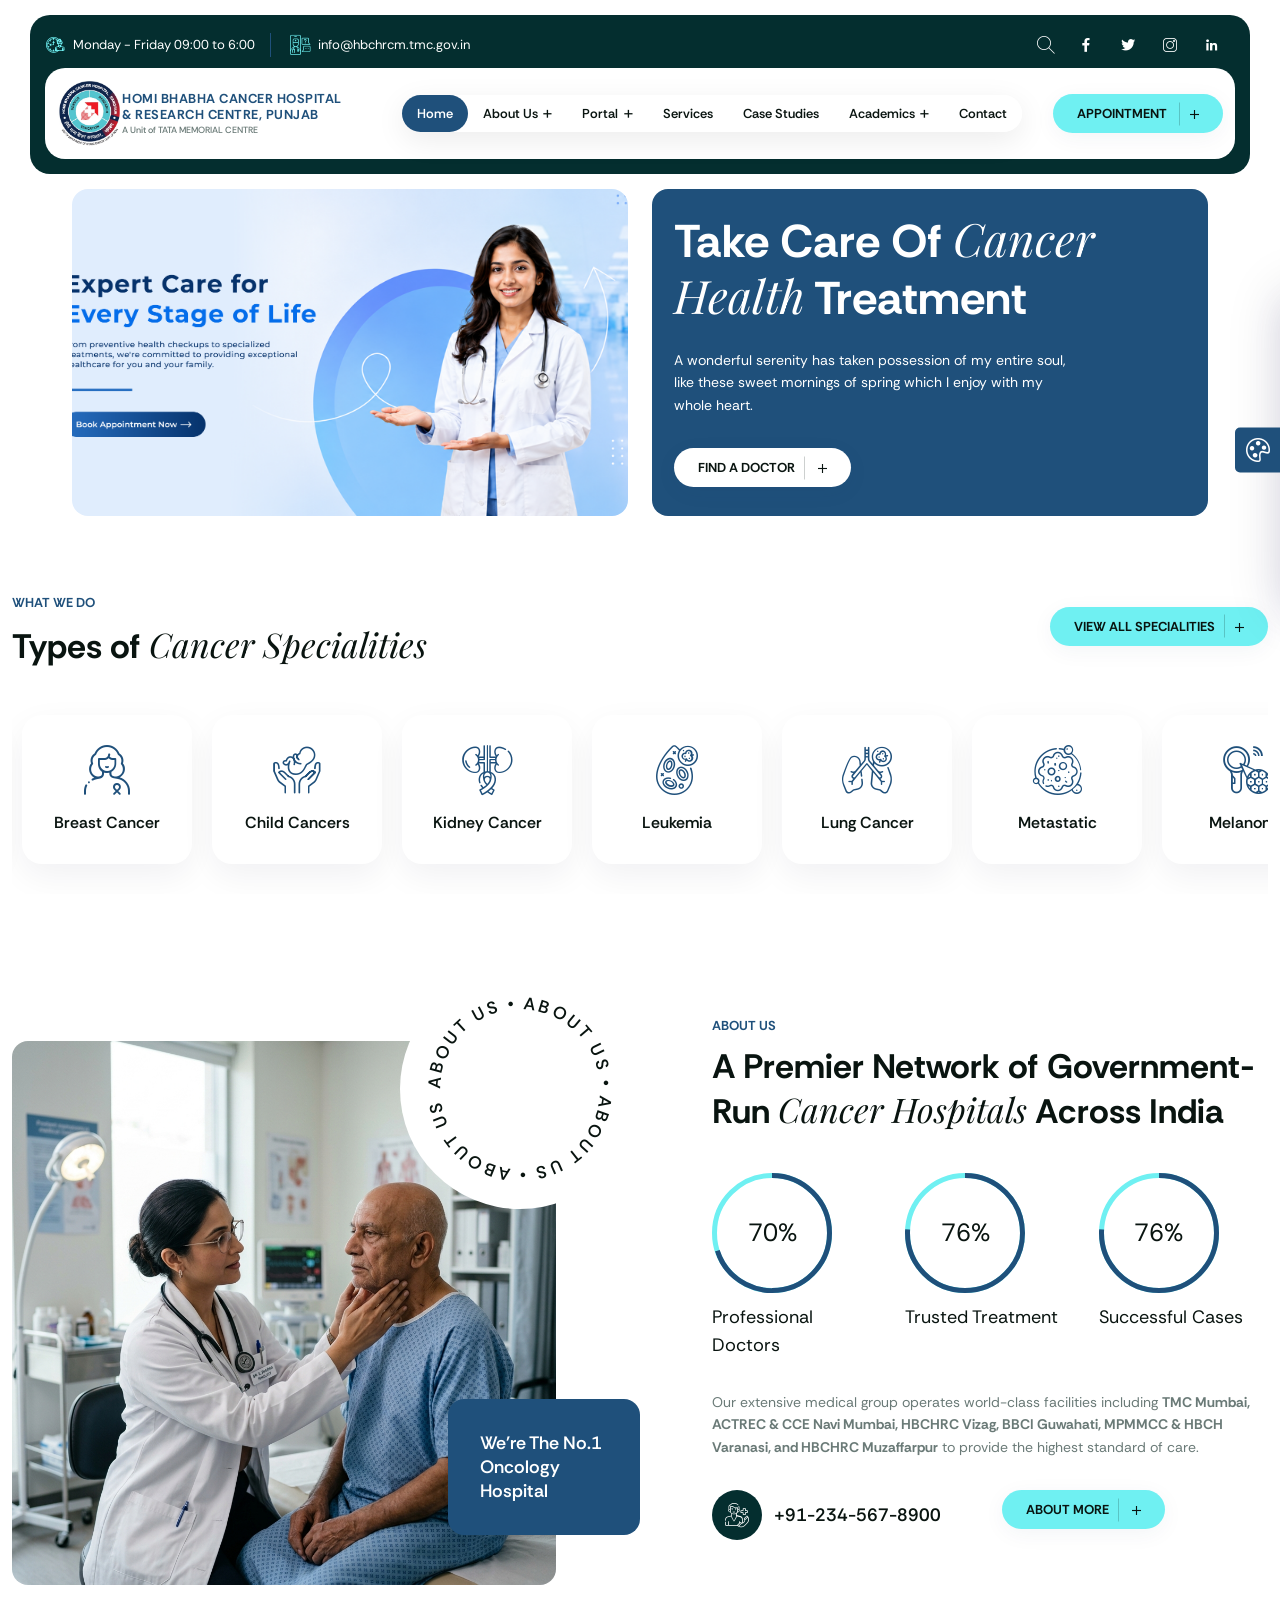
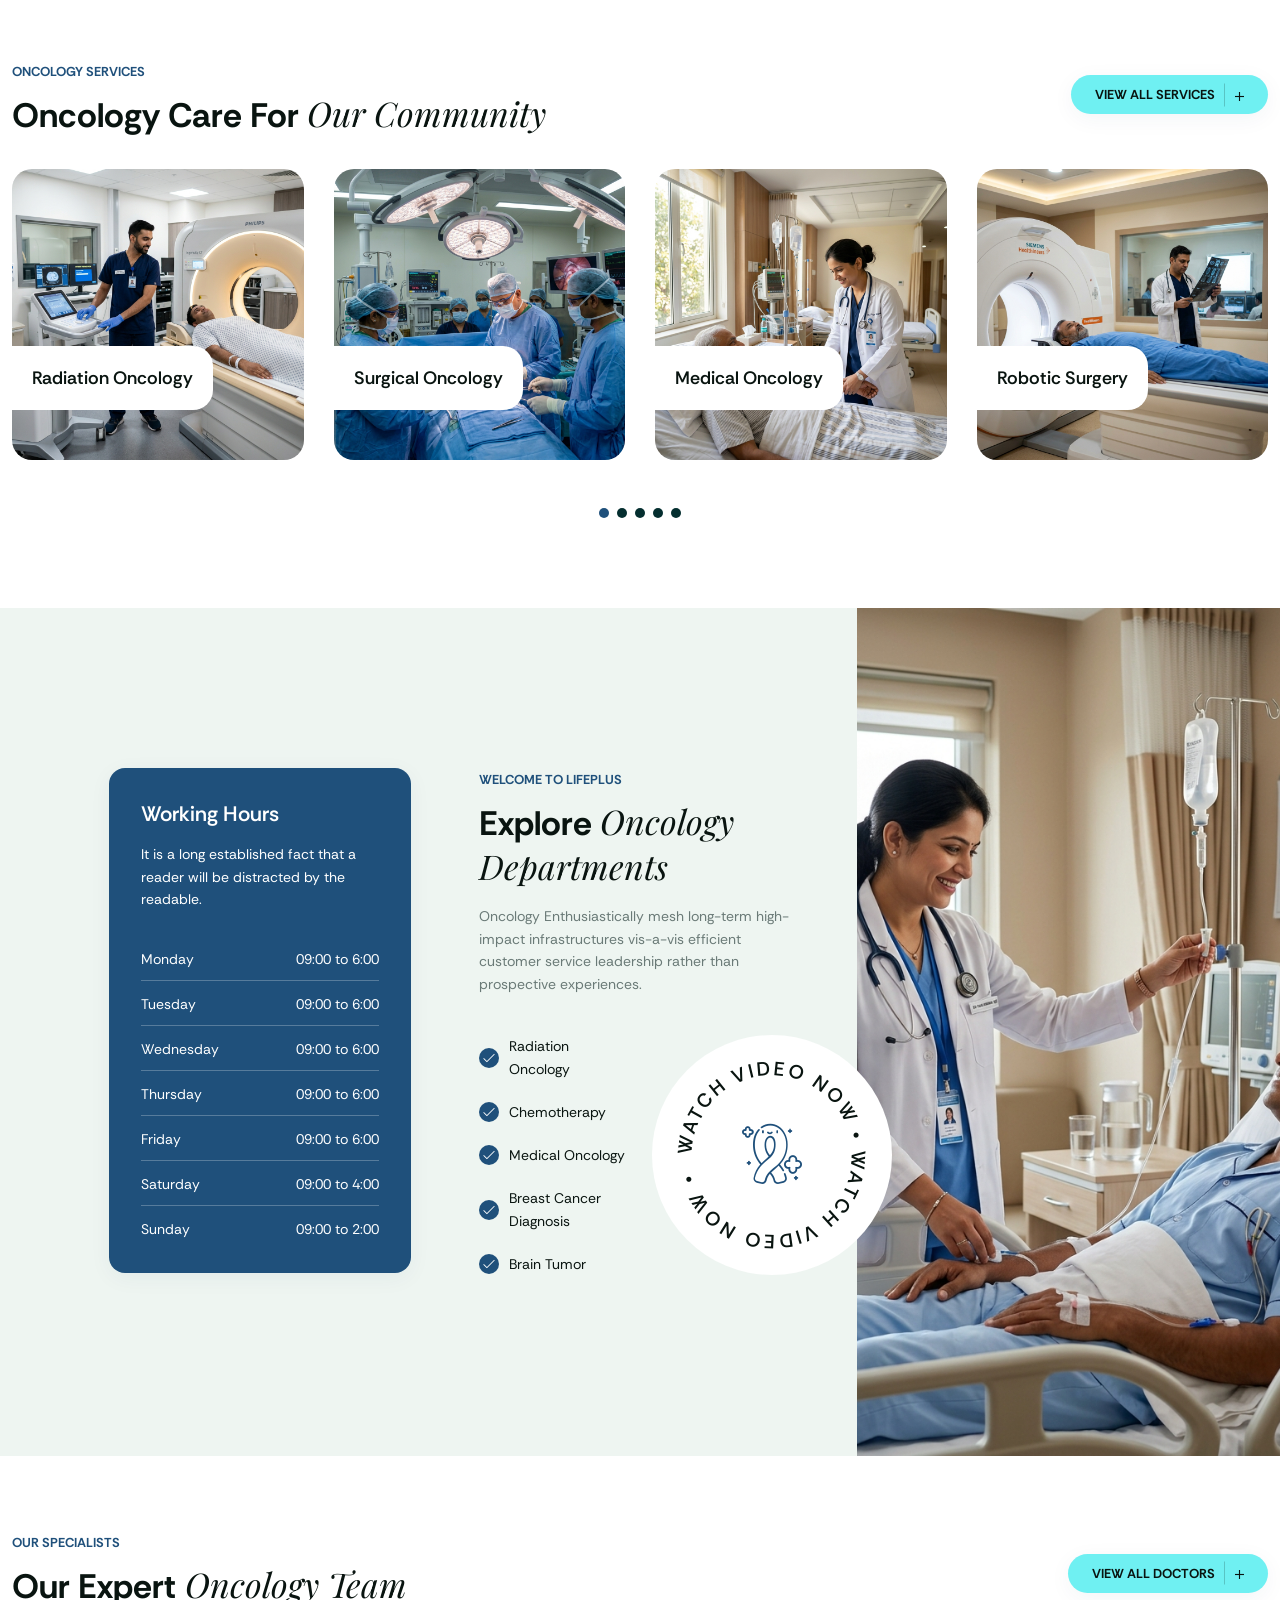
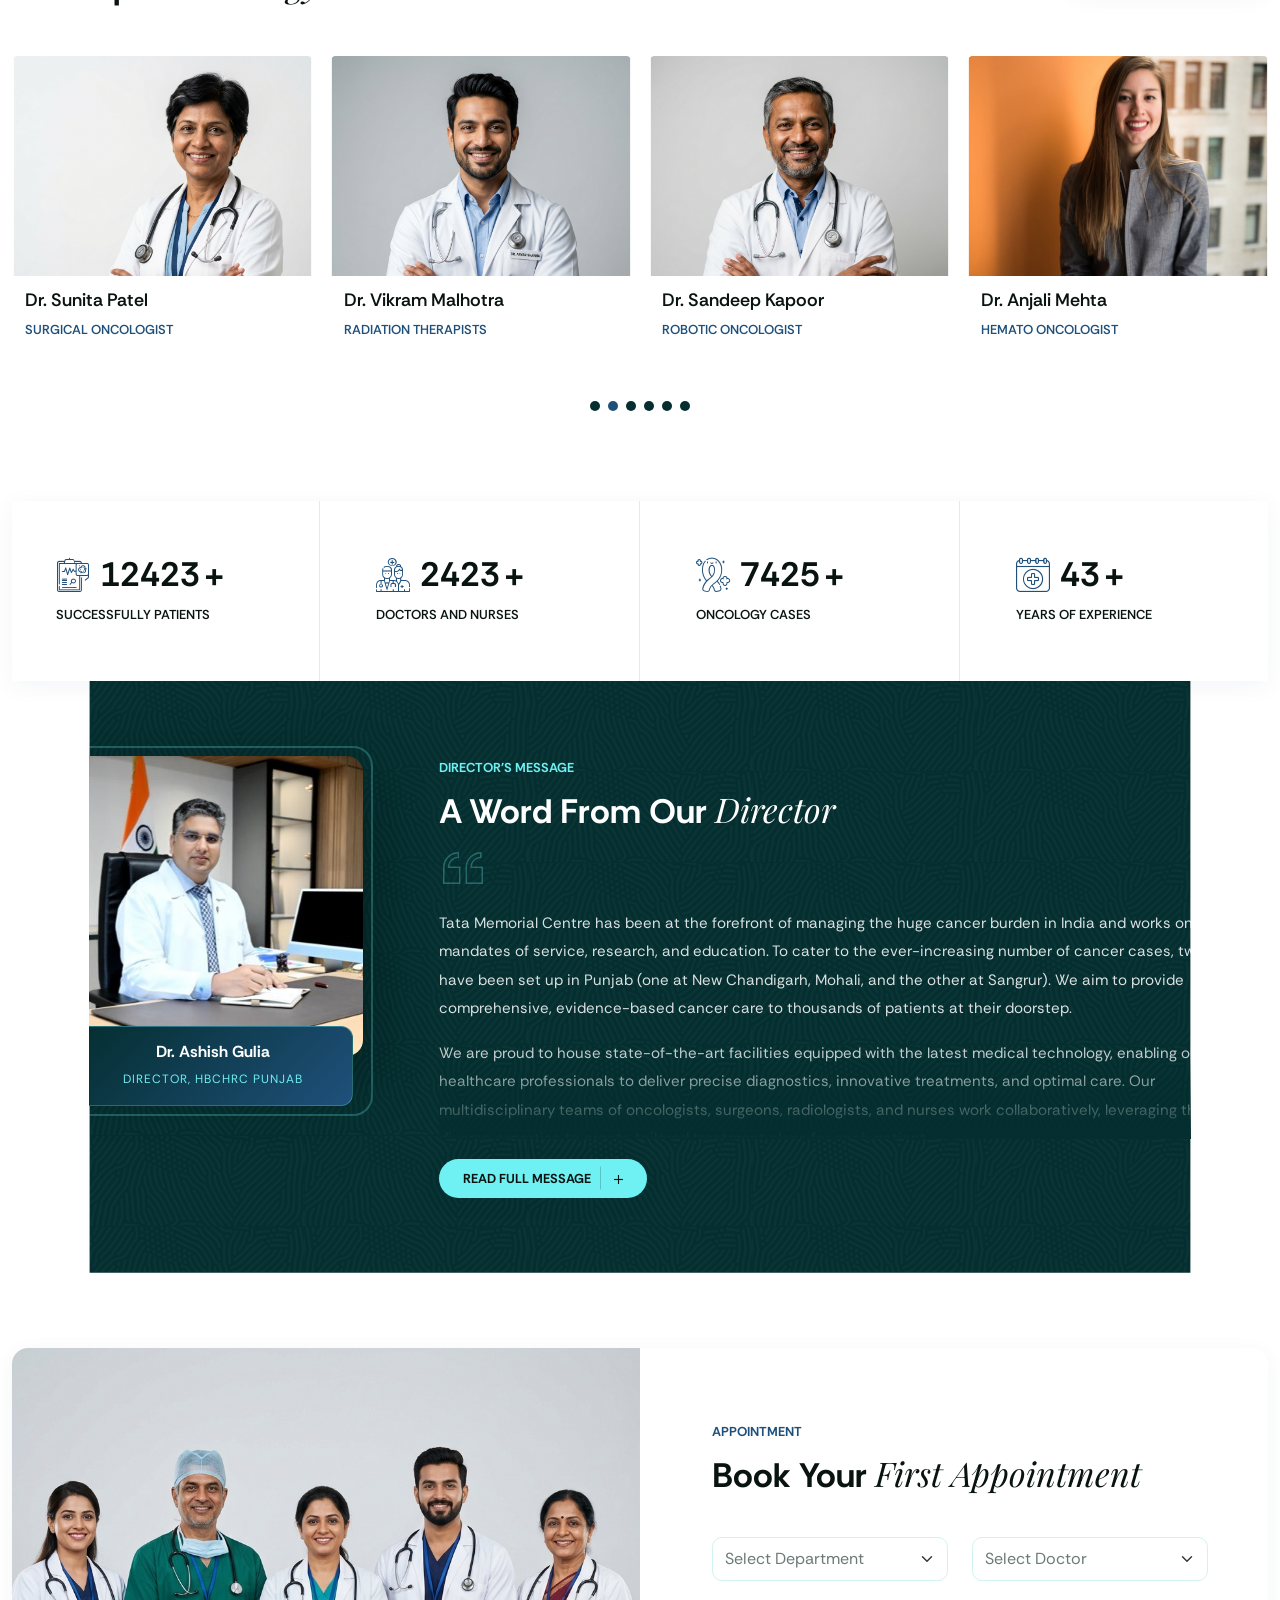
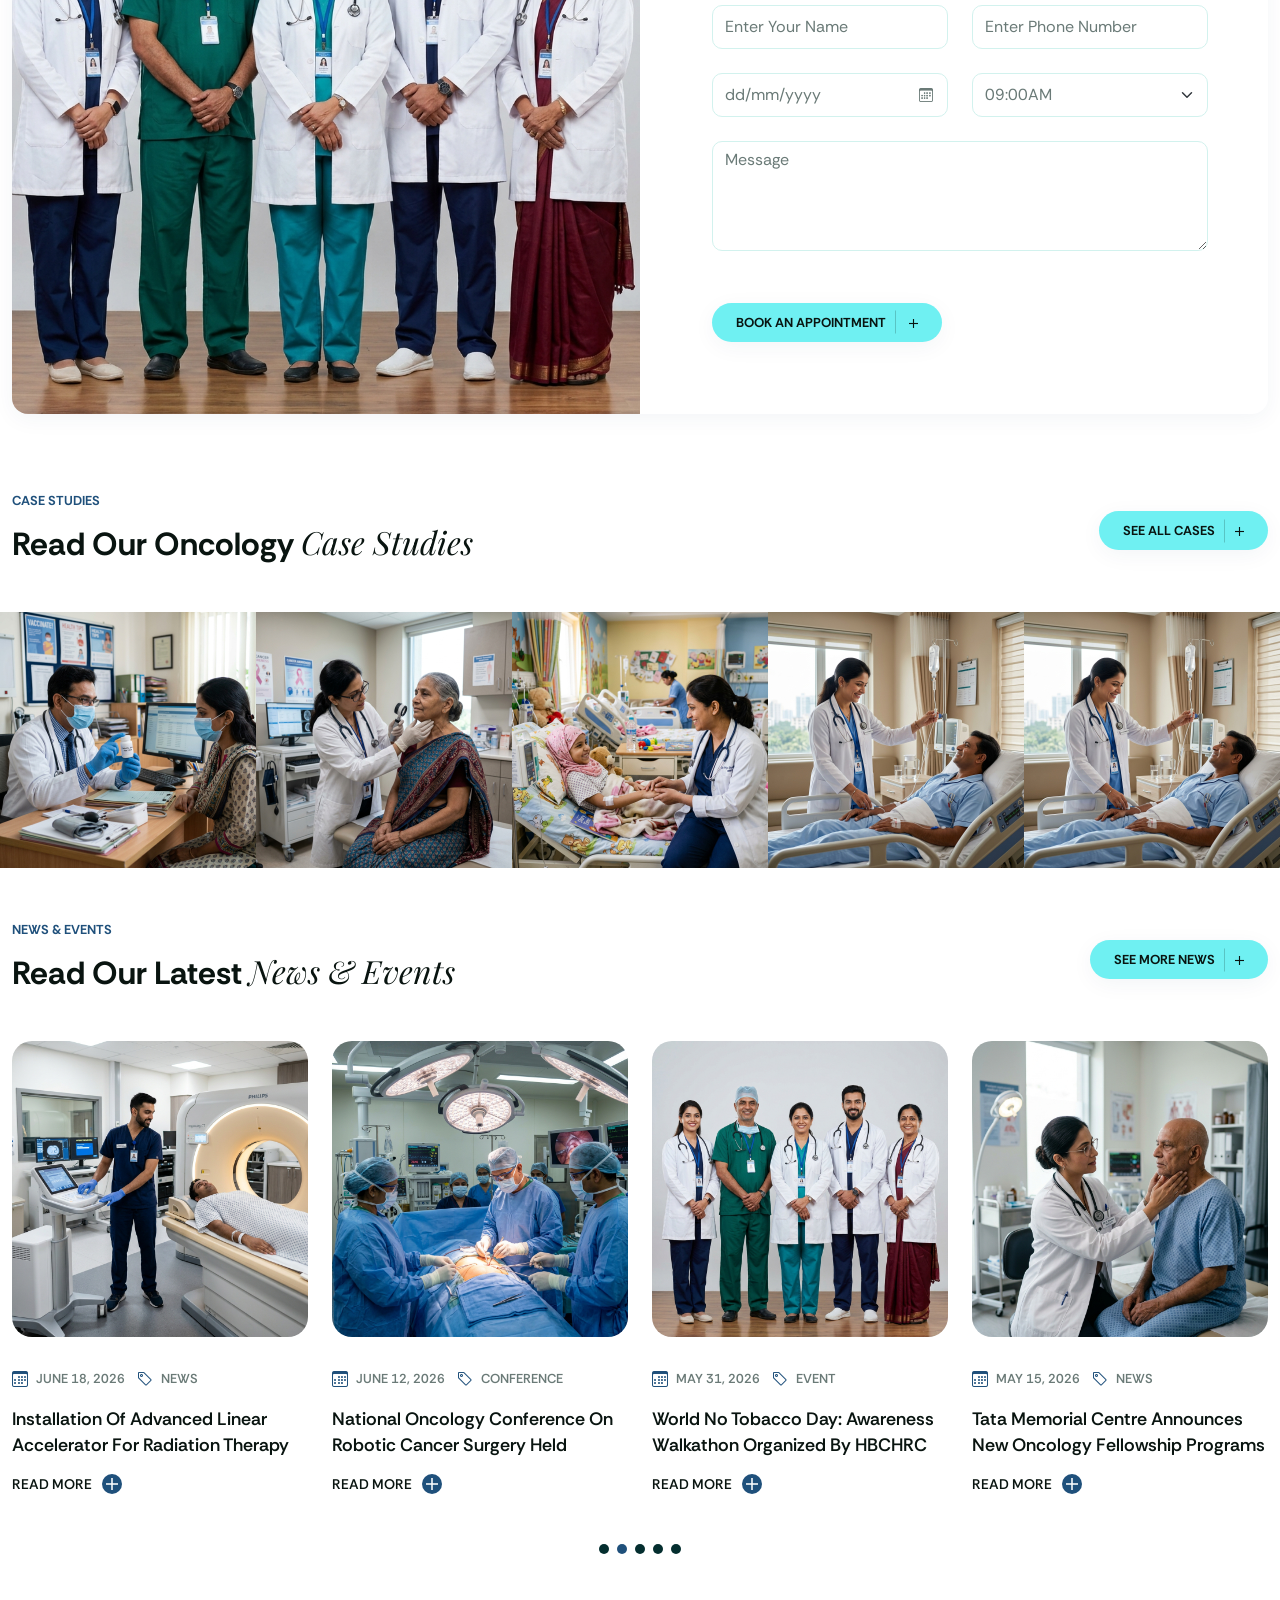
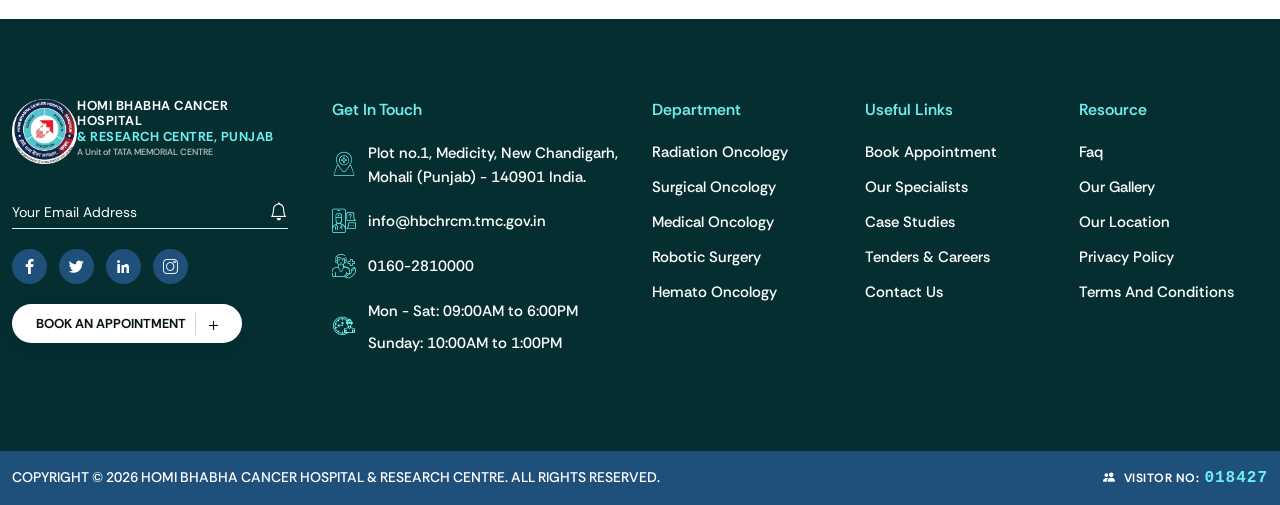
==== commit 4414ca44: "video section update" ====
--- a/index.html
+++ b/index.html
@@ -79,7 +79,1399 @@
 
 
     <div data-include="components/header.html"></div>
-    <div data-include="components/home.html?v=4"></div>
+    <!--banner start-->
+
+    <section class="p-0 hb-hero-section">
+      <div class="swiper banner-swiper banner-slider banner-one">
+        <div class="swiper-wrapper">
+          <div class="swiper-slide">
+            <div class="banner-content">
+              <div class="container-fluid px-lg-10">
+                <div class="row">
+                  <div class="col-lg-6 col-12">
+                    <div class="rounded h-100 mobile-bg-img" data-bg-img="images/banner/banner-1.png"></div>
+                  </div>
+                  <div class="col-lg-6 col-12 mt-5 mt-lg-0">
+                    <div class="banner-text theme-bg rounded">
+                      <h1 class="mb-4 text-white">Take Care Of <span>Cancer Health</span> Treatment </h1>
+                      <p class="text-white">A wonderful serenity has taken possession of my entire soul, like these
+                        sweet
+                        mornings of spring which I enjoy with my whole heart.&nbsp;</p>
+                      <div class="btn-box mt-5">
+                        <a class="themeht-btn white-btn" href="doctor-style-01.html">
+                          <span>Find A Doctor</span>
+                          <i class="flaticon-plus"></i>
+                        </a>
+                      </div>
+                    </div>
+                  </div>
+                </div>
+              </div>
+            </div>
+          </div>
+          <div class="swiper-slide">
+            <div class="banner-content">
+              <div class="container-fluid px-lg-10">
+                <div class="row">
+                  <div class="col-lg-6 col-12">
+                    <div class="rounded h-100 mobile-bg-img" data-bg-img="images/banner/banner-3.png"></div>
+                  </div>
+                  <div class="col-lg-6 col-12 mt-5 mt-lg-0">
+                    <div class="banner-text theme-bg rounded">
+                      <h1 class="mb-4 text-white">Professional <span>Oncology Treatment</span> Hospital </h1>
+                      <p class="text-white">A wonderful serenity has taken possession of my entire soul, like these
+                        sweet
+                        mornings of spring which I enjoy with my whole heart.&nbsp;</p>
+                      <div class="btn-box mt-5">
+                        <a class="themeht-btn white-btn" href="doctor-style-01.html">
+                          <span>Find A Doctor</span>
+                          <i class="flaticon-plus"></i>
+                        </a>
+                      </div>
+                    </div>
+                  </div>
+                </div>
+              </div>
+            </div>
+          </div>
+        </div>
+        <div id="banner-swiper-button-next" class="swiper-button-next"></div>
+        <div id="banner-swiper-button-prev" class="swiper-button-prev"></div>
+      </div>
+    </section>
+
+    <!--banner end-->
+
+
+    <!--body content start-->
+
+    <div class="page-content">
+
+      <!--marquee start-->
+
+      <section class="hb-marquee-section">
+        <div class="container">
+          <div class="row align-items-center mb-5">
+            <div class="col-lg-6">
+              <div class="theme-title ht-split-text mb-0">
+                <h6>What We Do</h6>
+                <h2 class="mb-0" data-splitting="chars">Types of <span class="title-text">Cancer Specialities</span>
+                </h2>
+              </div>
+            </div>
+            <div class="col-lg-6 mt-4 mt-lg-0 text-lg-end">
+              <a class="themeht-btn primary-btn" href="#"><span>View All Specialities</span><i
+                  class="flaticon-plus"></i></a>
+            </div>
+          </div>
+          <div class="row">
+            <div class="col">
+              <div class="swiper marquee-swiper">
+                <div class="swiper-wrapper">
+                  <div class="swiper-slide">
+                    <div class="marquee-icon-box">
+                      <i class="flaticon flaticon-bladder"></i>
+                      <h5>Bladder Cancer</h5>
+                    </div>
+                  </div>
+                  <div class="swiper-slide">
+                    <div class="marquee-icon-box">
+                      <i class="flaticon flaticon-breast-cancer"></i>
+                      <h5>Breast Cancer</h5>
+                    </div>
+                  </div>
+                  <div class="swiper-slide swiper-slide-active">
+                    <div class="marquee-icon-box">
+                      <i class="flaticon flaticon-pediatrics"></i>
+                      <h5>Child Cancers</h5>
+                    </div>
+                  </div>
+                  <div class="swiper-slide swiper-slide-next">
+                    <div class="marquee-icon-box">
+                      <i class="flaticon flaticon-kidney-cancer"></i>
+                      <h5>Kidney Cancer</h5>
+                    </div>
+                  </div>
+                  <div class="swiper-slide">
+                    <div class="marquee-icon-box">
+                      <i class="flaticon flaticon-leukemia"></i>
+                      <h5>Leukemia</h5>
+                    </div>
+                  </div>
+                  <div class="swiper-slide">
+                    <div class="marquee-icon-box">
+                      <i class="flaticon flaticon-lung"></i>
+                      <h5>Lung Cancer</h5>
+                    </div>
+                  </div>
+                  <div class="swiper-slide">
+                    <div class="marquee-icon-box">
+                      <i class="flaticon flaticon-cancer-cell"></i>
+                      <h5>Metastatic</h5>
+                    </div>
+                  </div>
+                  <div class="swiper-slide">
+                    <div class="marquee-icon-box">
+                      <i class="flaticon flaticon-dermatoscope"></i>
+                      <h5>Melanoma</h5>
+                    </div>
+                  </div>
+                  <div class="swiper-slide">
+                    <div class="marquee-icon-box">
+                      <i class="flaticon flaticon-pancreatitis"></i>
+                      <h5>Pancreatic</h5>
+                    </div>
+                  </div>
+                  <div class="swiper-slide">
+                    <div class="marquee-icon-box">
+                      <i class="flaticon flaticon-prostate"></i>
+                      <h5>Prostate Cancer</h5>
+                    </div>
+                  </div>
+                  <div class="swiper-slide">
+                    <div class="marquee-icon-box">
+                      <i class="flaticon flaticon-thyroid"></i>
+                      <h5>Thyroid Cancer</h5>
+                    </div>
+                  </div>
+                  <div class="swiper-slide">
+                    <div class="marquee-icon-box">
+                      <i class="flaticon flaticon-uterine"></i>
+                      <h5>Uterine Cancer</h5>
+                    </div>
+                  </div>
+                  <div class="swiper-slide">
+                    <div class="marquee-icon-box">
+                      <i class="flaticon flaticon-brain"></i>
+                      <h5>Brain Tumor</h5>
+                    </div>
+                  </div>
+                </div>
+              </div>
+            </div>
+          </div>
+        </div>
+      </section>
+
+      <!--marquee end-->
+
+
+      <!--about start-->
+
+      <section class="py-0 hb-about-section">
+        <div class="container">
+          <div class="row align-items-center">
+            <div class="col-lg-6 position-relative">
+              <div class="about-text round-text">
+                <svg version="1.1" xmlns="http://www.w3.org/2000/svg" xmlns:xlink="http://www.w3.org/1999/xlink" x="0px"
+                  y="0px" width="100%" height="100%" viewBox="0 0 180 180" enable-background="new 0 0 180 180"
+                  xml:space="preserve">
+                  <defs>
+                    <path id="circlePath2" d="M 90, 90 m -60, 0 a 60,60 0 0,1 120,0 a 60,60 0 0,1 -120,0 "></path>
+                  </defs>
+                  <circle cx="90" cy="90" r="75" fill="none"></circle>
+                  <g>
+                    <use xlink:href="#circlePath2" fill="none"></use>
+                    <text>
+                      <textPath xlink:href="#circlePath2">About Us • About Us • About Us • About Us •</textPath>
+                    </text>
+                  </g>
+                </svg>
+              </div>
+              <div class="mt-10 pe-10 ht-img-effect">
+                <div class="ht-img-effect-image">
+                  <img class="img-fluid w-100 rounded" src="images/about/01.jpg" alt="">
+                </div>
+              </div>
+              <div class="about-text2 theme-bg rounded p-5 d-inline-block">
+                <h4 class="text-white mb-0">We're The No.1 Oncology Hospital</h4>
+              </div>
+            </div>
+            <div class="col-lg-6 ps-lg-10 mt-5 mt-lg-0">
+              <div class="theme-title ht-split-text">
+                <h6>About Us</h6>
+                <h2 data-splitting="chars">A Premier Network of Government-Run <span class="title-text">Cancer
+                    Hospitals</span> Across India</h2>
+              </div>
+              <div class="row">
+                <div class="col-md-4">
+                  <div class="ht-rounded-skill">
+                    <div class="rounded-skill" data-circle-startTime=0 data-circle-maxValue="70" data-circle-dialWidth=5
+                      data-circle-type="progress">
+                      <div class="skill-bg">
+                        <div class="skill-num">00:00:00</div>
+                      </div>
+                    </div>
+                    <span class="skill-title">Professional Doctors</span>
+                  </div>
+                </div>
+                <div class="col-md-4 mt-5 mt-md-0">
+                  <div class="ht-rounded-skill">
+                    <div class="rounded-skill" data-circle-startTime=0 data-circle-maxValue="80" data-circle-dialWidth=5
+                      data-circle-type="progress">
+                      <div class="skill-bg">
+                        <div class="skill-num">00:00:00</div>
+                      </div>
+                    </div>
+                    <span class="skill-title">Trusted Treatment</span>
+                  </div>
+                </div>
+                <div class="col-md-4 mt-5 mt-md-0">
+                  <div class="ht-rounded-skill">
+                    <div class="rounded-skill" data-circle-startTime=0 data-circle-maxValue="95" data-circle-dialWidth=5
+                      data-circle-type="progress">
+                      <div class="skill-bg">
+                        <div class="skill-num">00:00:00</div>
+                      </div>
+                    </div>
+                    <span class="skill-title">Successful Cases</span>
+                  </div>
+                </div>
+              </div>
+              <p class="my-5">Our extensive medical group operates world-class facilities including <strong>TMC Mumbai,
+                  ACTREC & CCE Navi Mumbai, HBCHRC Vizag, BBCI Guwahati, MPMMCC & HBCH Varanasi, and HBCHRC
+                  Muzaffarpur</strong> to provide the highest standard of care.</p>
+              <div class="row">
+                <div class="col-md-6">
+                  <div class="call-media">
+                    <i class="flaticon-doctor-consultation"></i>
+                    <a href="tel:+91-234-567-8900">+91-234-567-8900</a>
+                  </div>
+                </div>
+                <div class="col-md-6">
+                  <a href="about-us.html" class="themeht-btn primary-btn">
+                    <span>About More</span>
+                    <i class="flaticon-plus"></i>
+                  </a>
+                </div>
+              </div>
+            </div>
+          </div>
+        </div>
+      </section>
+
+      <!--about end-->
+
+
+      <!--service end-->
+
+      <section id="services-section" class="hb-services-section">
+        <div class="container">
+          <div class="row align-items-center mb-5">
+            <div class="col-lg-6">
+              <div class="theme-title ht-split-text mb-0">
+                <h6>Oncology Services</h6>
+                <h2 class="mb-0" data-splitting="chars">Oncology Care For <span class="title-text">Our Community</span>
+                </h2>
+              </div>
+            </div>
+            <div class="col-lg-6 mt-4 mt-lg-0 text-lg-end">
+              <a class="themeht-btn primary-btn" href="#"><span>View All Services</span><i
+                  class="flaticon-plus"></i></a>
+            </div>
+          </div>
+          <div class="row">
+            <div class="col">
+              <div class="swiper service-swiper service-swiper3">
+                <div class="swiper-wrapper">
+                  <div class="swiper-slide swiper-slide-active">
+                    <div class="service-item style-3">
+                      <div class="service-image">
+                        <img src="images/services/06.jpg" class="img-fluid" alt="">
+                      </div>
+                      <div class="service-title">
+                        <h4>
+                          <a href="radiation-oncology.html">Radiation Oncology</a>
+                        </h4>
+                      </div>
+                    </div>
+                  </div>
+                  <div class="swiper-slide swiper-slide-next">
+                    <div class="service-item style-3">
+                      <div class="service-image">
+                        <img src="images/services/07.jpg" class="img-fluid" alt="">
+                      </div>
+                      <div class="service-title">
+                        <h4>
+                          <a href="surgical-oncology.html">Surgical Oncology</a>
+                        </h4>
+                      </div>
+                    </div>
+                  </div>
+                  <div class="swiper-slide">
+                    <div class="service-item style-3">
+                      <div class="service-image">
+                        <img src="images/services/08.jpg" class="img-fluid" alt="">
+                      </div>
+                      <div class="service-title">
+                        <h4>
+                          <a href="medical-oncology.html">Medical Oncology</a>
+                        </h4>
+                      </div>
+                    </div>
+                  </div>
+                  <div class="swiper-slide">
+                    <div class="service-item style-3">
+                      <div class="service-image">
+                        <img src="images/services/09.jpg" class="img-fluid" alt="">
+                      </div>
+                      <div class="service-title">
+                        <h4>
+                          <a href="robotic-surgery.html">Robotic Surgery</a>
+                        </h4>
+                      </div>
+                    </div>
+                  </div>
+                  <div class="swiper-slide">
+                    <div class="service-item style-3">
+                      <div class="service-image">
+                        <img src="images/services/10.jpg" class="img-fluid" alt="">
+                      </div>
+                      <div class="service-title">
+                        <h4>
+                          <a href="hemato-oncology.html">Hemato Oncology</a>
+                        </h4>
+                      </div>
+                    </div>
+                  </div>
+                </div>
+                <div id="service-pagination" class="swiper-pagination"></div>
+              </div>
+            </div>
+          </div>
+        </div>
+      </section>
+
+      <!--service end-->
+
+
+      <!--step end-->
+
+      <section class="light-bg pb-0 pt-lg-0 pt-5 hb-stats-section">
+        <div class="container-fluid p-lg-0">
+          <div class="row">
+            <div class="ms-auto col-lg-3 col-md-12 custom-py-1 mobile-custom-py">
+              <div class="theme-bg box-shadow p-5 rounded">
+                <h3 class="text-white">Working Hours</h3>
+                <p class="text-white">It is a long established fact that a reader will be distracted by the readable.
+                </p>
+                <div>
+                  <div class="working-hours-item">
+                    <span class="working-day">Monday</span>
+                    <span class="working-time">09:00 to 6:00</span>
+                  </div>
+                  <div class="working-hours-item">
+                    <span class="working-day">Tuesday</span>
+                    <span class="working-time">09:00 to 6:00</span>
+                  </div>
+                  <div class="working-hours-item">
+                    <span class="working-day">Wednesday</span>
+                    <span class="working-time">09:00 to 6:00</span>
+                  </div>
+                  <div class="working-hours-item">
+                    <span class="working-day">Thursday</span>
+                    <span class="working-time">09:00 to 6:00</span>
+                  </div>
+                  <div class="working-hours-item">
+                    <span class="working-day">Friday</span>
+                    <span class="working-time">09:00 to 6:00</span>
+                  </div>
+                  <div class="working-hours-item">
+                    <span class="working-day">Saturday</span>
+                    <span class="working-time">09:00 to 4:00</span>
+                  </div>
+                  <div class="working-hours-item">
+                    <span class="working-day">Sunday</span>
+                    <span class="working-time">09:00 to 2:00</span>
+                  </div>
+                </div>
+              </div>
+            </div>
+            <div class="col-lg-4 col-md-12 custom-py-1 mobile-custom-py px-8">
+              <div class="theme-title ht-split-text">
+                <h6>Welcome To Lifeplus</h6>
+                <h2 data-splitting="chars">Explore <span class="title-text">Oncology Departments</span></h2>
+                <p>Oncology Enthusiastically mesh long-term high-impact infrastructures vis-a-vis efficient customer
+                  service
+                  leadership rather than prospective experiences.</p>
+              </div>
+              <div class="row mt-5">
+                <div class="col-md-6">
+                  <ul class="list-unstyled list-icon">
+                    <li>
+                      <i class="flaticon flaticon-tick"></i> Radiation Oncology
+                    </li>
+                    <li>
+                      <i class="flaticon flaticon-tick"></i> Chemotherapy
+                    </li>
+                    <li>
+                      <i class="flaticon flaticon-tick"></i> Medical Oncology
+                    </li>
+                    <li>
+                      <i class="flaticon flaticon-tick"></i> Breast Cancer Diagnosis
+                    </li>
+                    <li>
+                      <i class="flaticon flaticon-tick"></i> Brain Tumor
+                    </li>
+                  </ul>
+                </div>
+                <div class="col-md-6">
+                  <div class="video-round-text me-n10">
+                    <svg version="1.1" xmlns="http://www.w3.org/2000/svg" xmlns:xlink="http://www.w3.org/1999/xlink"
+                      x="0px" y="0px" width="100%" height="100%" viewBox="0 0 180 180"
+                      enable-background="new 0 0 180 180" xml:space="preserve">
+                      <defs>
+                        <path id="circlePath" d="M 90, 90 m -60, 0 a 60,60 0 0,1 120,0 a 60,60 0 0,1 -120,0 "></path>
+                      </defs>
+                      <circle cx="90" cy="90" r="75" fill="none"></circle>
+                      <g>
+                        <use xlink:href="#circlePath" fill="none"></use>
+                        <text>
+                          <textPath xlink:href="#circlePath">Watch Video Now • Watch Video Now •</textPath>
+                        </text>
+                      </g>
+                    </svg>
+                    <a class="video-popup text-btn-icon popup-youtube"
+                      href="https://www.youtube.com/watch?v=T7I_Cn81DhQ">
+                      <i class="flaticon flaticon-oncology-9"></i>
+                    </a>
+                  </div>
+                </div>
+              </div>
+            </div>
+            <div class="col-lg-4 col-md-12 mobile-bg-img" data-bg-img="images/about/02.jpg"></div>
+          </div>
+        </div>
+      </section>
+
+      <!--step end-->
+
+
+      <!--team end-->
+
+      <section class="hb-team-section">
+        <div class="container">
+          <div class="row align-items-center mb-5">
+            <div class="col-lg-6">
+              <div class="theme-title ht-split-text mb-0">
+                <h6>Our Specialists</h6>
+                <h2 data-splitting="chars">Our Expert <span class="title-text">Oncology Team</span></h2>
+              </div>
+            </div>
+            <div class="col-lg-6 mt-4 mt-lg-0 text-lg-end">
+              <a class="themeht-btn primary-btn" href="Pages/team.html"><span>View All Doctors</span><i
+                  class="flaticon-plus"></i></a>
+            </div>
+          </div>
+          <div class="row">
+            <div class="col">
+              <div class="swiper team-swiper">
+                <div class="swiper-wrapper" data-cursor2="">
+                  <div class="swiper-slide">
+                    <div class="team-member style3">
+                      <div class="team-images">
+                        <img class="img-fluid" src="images/team/01.jpg" alt="">
+                      </div>
+                      <div class="team-description">
+                        <h4><a href="Pages/team-single.html?doc=preeti-sharma">Dr. Preeti Sharma</a></h4>
+                        <span>Medical Oncologist</span>
+                      </div>
+                    </div>
+                  </div>
+                  <div class="swiper-slide">
+                    <div class="team-member style3">
+                      <div class="team-images">
+                        <img class="img-fluid" src="images/team/02.jpg" alt="">
+                      </div>
+                      <div class="team-description">
+                        <h4><a href="Pages/team-single.html?doc=sunita-patel">Dr. Sunita Patel</a></h4>
+                        <span>Surgical Oncologist</span>
+                      </div>
+                    </div>
+                  </div>
+                  <div class="swiper-slide">
+                    <div class="team-member style3">
+                      <div class="team-images">
+                        <img class="img-fluid" src="images/team/03.jpg" alt="">
+                      </div>
+                      <div class="team-description">
+                        <h4><a href="Pages/team-single.html?doc=vikram-malhotra">Dr. Vikram Malhotra</a></h4>
+                        <span>Radiation Therapists</span>
+                      </div>
+                    </div>
+                  </div>
+                  <div class="swiper-slide">
+                    <div class="team-member style3">
+                      <div class="team-images">
+                        <img class="img-fluid" src="images/team/04.jpg" alt="">
+                      </div>
+                      <div class="team-description">
+                        <h4><a href="Pages/team-single.html?doc=sandeep-kapoor">Dr. Sandeep Kapoor</a></h4>
+                        <span>Robotic Oncologist</span>
+                      </div>
+                    </div>
+                  </div>
+                  <div class="swiper-slide">
+                    <div class="team-member style3">
+                      <div class="team-images">
+                        <img class="img-fluid" src="images/team/05.jpg?v=2" alt="">
+                      </div>
+                      <div class="team-description">
+                        <h4><a href="Pages/team-single.html?doc=anjali-mehta">Dr. Anjali Mehta</a></h4>
+                        <span>Hemato Oncologist</span>
+                      </div>
+                    </div>
+                  </div>
+                  <div class="swiper-slide">
+                    <div class="team-member style3">
+                      <div class="team-images">
+                        <img class="img-fluid" src="images/team/06.jpg?v=2" alt="">
+                      </div>
+                      <div class="team-description">
+                        <h4><a href="Pages/team-single.html?doc=rohan-gupta">Dr. Rohan Gupta</a></h4>
+                        <span>Surgical Oncologist</span>
+                      </div>
+                    </div>
+                  </div>
+                </div>
+                <div id="team-pagination" class="swiper-pagination"></div>
+              </div>
+            </div>
+          </div>
+        </div>
+      </section>
+
+
+      <!--team end-->
+
+      <section class="py-0 hb-widgets-section">
+        <div class="container">
+          <div class="row">
+            <div class="col">
+              <div class="box-shadow">
+                <div class="row">
+                  <div class="col-lg-3 border-end border-light p-8">
+                    <div class="counter">
+                      <div class="counter-top">
+                        <div class="counter-icon">
+                          <i class="flaticon flaticon-diagnosis"></i>
+                        </div>
+                        <div class="counter-desc">
+                          <span class="count-number" data-count="12423">12423</span>
+                          <span>+</span>
+                        </div>
+                      </div>
+                      <h6>Successfully Patients</h6>
+                    </div>
+                  </div>
+                  <div class="col-lg-3 border-end border-light p-8">
+                    <div class="counter">
+                      <div class="counter-top">
+                        <div class="counter-icon">
+                          <i class="flaticon flaticon-medical-team"></i>
+                        </div>
+                        <div class="counter-desc">
+                          <span class="count-number" data-count="2423">2423</span>
+                          <span>+</span>
+                        </div>
+                      </div>
+                      <h6>Doctors And Nurses</h6>
+                    </div>
+                  </div>
+                  <div class="col-lg-3 border-end border-light p-8">
+                    <div class="counter">
+                      <div class="counter-top">
+                        <div class="counter-icon">
+                          <i class="flaticon flaticon-oncology-9"></i>
+                        </div>
+                        <div class="counter-desc">
+                          <span class="count-number" data-count="7425">7425</span>
+                          <span>+</span>
+                        </div>
+                      </div>
+                      <h6>Oncology Cases</h6>
+                    </div>
+                  </div>
+                  <div class="col-lg-3 p-8">
+                    <div class="counter">
+                      <div class="counter-top">
+                        <div class="counter-icon">
+                          <i class="flaticon flaticon-doctor-appointment"></i>
+                        </div>
+                        <div class="counter-desc">
+                          <span class="count-number" data-count="43">43</span>
+                          <span>+</span>
+                        </div>
+                      </div>
+                      <h6>Years Of Experience</h6>
+                    </div>
+                  </div>
+                </div>
+              </div>
+            </div>
+          </div>
+        </div>
+      </section>
+
+
+      <!--Director's Message start-->
+
+      <section class="dark-bg bg-repeat bg-auto ht-bg-move-effect hb-testimonials-section"
+        data-bg-img="images/bg-pattern01.png">
+        <div class="container">
+          <div class="row align-items-start gy-5">
+
+            <!-- Left: Photo Card -->
+            <div class="col-lg-4 text-center" style="position: sticky; top: 100px;">
+              <div style="position: relative; display: inline-block;">
+                <!-- Teal glow ring -->
+                <div style="
+                position: absolute; inset: -10px;
+                border-radius: 20px;
+                border: 2px solid rgba(111,240,242,0.25);
+                pointer-events: none;
+              "></div>
+                <img src="images/about/director-img.jpg" alt="Dr. Ashish Gulia - Director" class="img-fluid" style="
+                  border-radius: 16px;
+                  width: 100%;
+                  max-width: 300px;
+                  display: block;
+                  margin: 0 auto;
+                  box-shadow: 0 20px 60px rgba(0,0,0,0.4);
+                ">
+                <!-- Name tag -->
+                <div style="
+                background: linear-gradient(135deg, #042e2f, #1f507b);
+                border: 1px solid rgba(111,240,242,0.3);
+                border-radius: 12px;
+                padding: 14px 24px;
+                margin-top: -30px;
+                position: relative;
+                z-index: 2;
+                max-width: 280px;
+                margin-left: auto;
+                margin-right: auto;
+                text-align: center;
+              ">
+                  <h5 style="color:#ffffff; font-size:16px; font-weight:700; margin-bottom:4px;">Dr. Ashish Gulia</h5>
+                  <span style="color:#6ff0f2; font-size:12px; letter-spacing:1px; text-transform:uppercase;">Director,
+                    HBCHRC Punjab</span>
+                </div>
+              </div>
+            </div>
+
+            <!-- Right: Message -->
+            <div class="col-lg-8">
+              <div class="theme-title ht-split-text mb-4">
+                <h6 style="color:#6ff0f2;">Director's Message</h6>
+                <h2 data-splitting="chars" style="color:#ffffff;">A Word From Our <span
+                    class="title-text">Director</span>
+                </h2>
+              </div>
+
+              <!-- Big quote icon -->
+              <div style="margin-bottom: 16px;">
+                <i class="flaticon flaticon-quote" style="font-size: 48px; color: rgba(111,240,242,0.3);"></i>
+              </div>
+
+              <!-- Collapsible message wrapper -->
+              <div id="directorMsgWrap"
+                style="position: relative; max-height: 230px; overflow: hidden; transition: max-height 0.5s ease;">
+
+                <p style="color:rgba(255,255,255,0.85); font-size:15px; line-height:1.9; margin-bottom:16px;">
+                  Tata Memorial Centre has been at the forefront of managing the huge cancer burden in India and works
+                  on
+                  the mandates of service, research, and education. To cater to the ever-increasing number of cancer
+                  cases,
+                  two units have been set up in Punjab (one at New Chandigarh, Mohali, and the other at Sangrur). We aim
+                  to
+                  provide comprehensive, evidence-based cancer care to thousands of patients at their doorstep.
+                </p>
+
+                <p style="color:rgba(255,255,255,0.75); font-size:15px; line-height:1.9; margin-bottom:16px;">
+                  We are proud to house state-of-the-art facilities equipped with the latest medical technology,
+                  enabling
+                  our expert healthcare professionals to deliver precise diagnostics, innovative treatments, and optimal
+                  care. Our multidisciplinary teams of oncologists, surgeons, radiologists, and nurses work
+                  collaboratively,
+                  leveraging their diverse expertise to create tailored treatment plans for each patient.
+                </p>
+
+                <p style="color:rgba(255,255,255,0.75); font-size:15px; line-height:1.9; margin-bottom:16px;">
+                  Our emphasis is on research that is affordable and relevant to the needs of the country. We believe in
+                  collaboration across programs, across disciplines, and across institutions. We actively participate in
+                  clinical trials and collaborate with leading research institutions and international cancer centers to
+                  stay at the forefront of advancements in cancer treatment.
+                </p>
+
+                <p style="color:rgba(255,255,255,0.75); font-size:15px; line-height:1.9; margin-bottom:16px;">
+                  We are committed to imparting education in cancer to students, trainees, professionals, employees, and
+                  the
+                  public in general. We organize informative seminars, webinars, and awareness campaigns to empower
+                  individuals with knowledge about cancer prevention, early detection, and treatment options while
+                  fostering
+                  a supportive network for patients, survivors, and their families.
+                </p>
+
+                <p style="color:rgba(255,255,255,0.75); font-size:15px; line-height:1.9; margin-bottom:16px;">
+                  We also envisage the development of smaller peripheral cancer centers based on the Hub and Spoke Model
+                  for
+                  screening, prevention, and affordable, high-quality cancer treatment at the community level in the
+                  entire
+                  northern part of India. We hope to contribute substantially towards early detection of cancer and
+                  optimum
+                  cancer care.
+                </p>
+
+                <p style="color:rgba(255,255,255,0.65); font-size:15px; line-height:1.9; margin-bottom:24px;">
+                  We appreciate very much the ongoing efforts of the Tata Memorial Center and Department of Atomic
+                  Energy
+                  and their generous support and initiatives towards this project.
+                </p>
+
+                <!-- Henry Ford Quote -->
+                <div
+                  style="background: rgba(111,240,242,0.07); border-left: 3px solid #6ff0f2; border-radius: 0 10px 10px 0; padding: 16px 20px; margin-bottom: 28px;">
+                  <p style="color:#6ff0f2; font-size:15px; font-style:italic; line-height:1.7; margin-bottom:6px;">
+                    "Coming together is a beginning; staying together is progress; and working together is success."
+                  </p>
+                  <span style="color:rgba(255,255,255,0.5); font-size:12px; letter-spacing:1px;">— Henry Ford</span>
+                </div>
+
+                <!-- Warm regards + Signature -->
+                <p style="color:rgba(255,255,255,0.6); font-size:14px; margin-bottom:8px;">Warm regards,</p>
+                <div style="width:60px; height:3px; background:#6ff0f2; border-radius:2px; margin-bottom:14px;"></div>
+                <div>
+                  <div
+                    style="font-family: 'Georgia', serif; font-size:28px; font-style:italic; color:#6ff0f2; line-height:1; margin-bottom:6px;">
+                    Dr. Ashish Gulia</div>
+                  <div
+                    style="color:rgba(255,255,255,0.5); font-size:12px; letter-spacing:2px; text-transform:uppercase;">
+                    Director, Homi Bhabha Cancer Hospital &amp; Research Centre, Punjab</div>
+                </div>
+
+                <!-- Fade overlay (hidden when expanded) -->
+                <div id="directorFade" style="
+                position: absolute; bottom: 0; left: 0; right: 0;
+                height: 80px;
+                background: linear-gradient(to bottom, transparent, #042e2f);
+                pointer-events: none;
+                transition: opacity 0.4s ease;
+              "></div>
+              </div>
+
+              <!-- Read More button -->
+              <div style="margin-top: 20px;">
+                <button id="directorReadMoreBtn" class="themeht-btn primary-btn" style="border:none; cursor:pointer;">
+                  <span>Read Full Message</span>
+                  <i class="flaticon-plus"></i>
+                </button>
+              </div>
+            </div>
+
+
+          </div>
+        </div>
+      </section>
+
+      <!--Director's Message end-->
+
+
+
+      <section id="contact-section" class="hb-contact-section">
+        <div class="container">
+          <div class="row">
+            <div class="col">
+              <div class="box-shadow white-bg rounded overflow-hidden">
+                <div class="row">
+                  <div class="col-lg-6 mobile-bg-img" data-bg-img="images/bg/01.jpg"></div>
+                  <div class="col-lg-6 p-5 p-lg-10">
+                    <div class="theme-title ht-split-text">
+                      <h6>Appointment</h6>
+                      <h2 data-splitting="chars">Book Your <span class="title-text">First Appointment</span></h2>
+                    </div>
+                    <form id="contact-form" method="post" action="php/contact.php">
+                      <div class="messages"></div>
+                      <div class="row">
+                        <div class="col-md-6">
+                          <div class="form-group mb-4">
+                            <select class="form-control form-select" aria-label="Default select example">
+                              <option value="Select Department">Select Department</option>
+                              <option value="Oncology">Oncology</option>
+                              <option value="Breast Cancer">Breast Cancer</option>
+                              <option value="Kidney Cancer">Kidney Cancer</option>
+                              <option value="Leukemia">Leukemia</option>
+                              <option value="Lung Cancer">Lung Cancer</option>
+                            </select>
+                            <div class="help-block with-errors"></div>
+                          </div>
+                        </div>
+                        <div class="col-md-6">
+                          <div class="form-group mb-4">
+                            <select class="form-control form-select" aria-label="Default select example">
+                              <option selected>Select Doctor</option>
+                            </select>
+                            <div class="help-block with-errors"></div>
+                          </div>
+                        </div>
+                        <div class="col-md-6">
+                          <div class="form-group mb-4">
+                            <input class="form-control" id="form_name" type="text" name="name"
+                              placeholder="Enter Your Name" required="required" data-error="Name is required.">
+                            <div class="help-block with-errors"></div>
+                          </div>
+                        </div>
+                        <div class="col-md-6">
+                          <div class="form-group mb-4">
+                            <input class="form-control" id="form_phone" type="tel" name="phone"
+                              placeholder="Enter Phone Number" required="required" data-error="Phone is required">
+                            <div class="help-block with-errors"></div>
+                          </div>
+                        </div>
+                        <div class="col-md-6">
+                          <div class="form-group mb-4">
+                            <input class="form-control" id="datepicker" type="tel" name="phone" placeholder="dd/mm/yyyy"
+                              required="required" data-error="Date is required">
+                            <i class="date-icon bi bi-calendar3"></i>
+                            <div class="help-block with-errors"></div>
+                          </div>
+                        </div>
+                        <div class="col-md-6">
+                          <div class="form-group mb-4">
+                            <select class="form-control form-select" aria-label="Default select example">
+                              <option value="09:00AM">09:00AM</option>
+                              <option value="09:30AM">09:30AM</option>
+                              <option value="10:00AM">10:00AM</option>
+                              <option value="10:30AM">10:30AM</option>
+                              <option value="11:00AM">11:00AM</option>
+                              <option value="11:30AM">11:30AM</option>
+                              <option value="12:00PM">12:00PM</option>
+                              <option value="12:30PM">12:30PM</option>
+                              <option value="01:00PM">01:00PM</option>
+                              <option value="01:30PM">01:30PM</option>
+                              <option value="02:00PM">02:00PM</option>
+                              <option value="02:30PM">02:30PM</option>
+                              <option value="03:00PM">03:00PM</option>
+                              <option value="03:30PM">03:30PM</option>
+                              <option value="04:00PM">04:00PM</option>
+                              <option value="04:30PM">04:30PM</option>
+                              <option value="05:00PM">05:00PM</option>
+                              <option value="05:30PM">05:30PM</option>
+                              <option value="06:00PM">06:00PM</option>
+                            </select>
+                            <div class="help-block with-errors"></div>
+                          </div>
+                        </div>
+                        <div class="col-md-12">
+                          <div class="form-group">
+                            <textarea id="form_message" name="message" class="form-control h-auto" placeholder="Message"
+                              rows="4" required="required" data-error="Please,leave us a message."></textarea>
+                            <div class="help-block with-errors"></div>
+                          </div>
+                        </div>
+                        <div class="col-md-12">
+                          <div class="mt-5">
+                            <button class="themeht-btn primary-btn">
+                              <span>Book An Appointment</span>
+                              <i class="flaticon-plus"></i>
+                            </button>
+                          </div>
+                        </div>
+                      </div>
+                    </form>
+                  </div>
+                </div>
+              </div>
+            </div>
+          </div>
+        </div>
+      </section>
+
+
+      <!--case studies start-->
+
+      <section class="py-0 hb-portfolio-section">
+        <div class="container">
+          <div class="row align-items-center mb-5">
+            <div class="col-lg-6">
+              <div class="theme-title ht-split-text mb-0">
+                <h6>Case Studies</h6>
+                <h2 data-splitting="chars">Read Our Oncology <span class="title-text">Case Studies</span></h2>
+              </div>
+            </div>
+            <div class="col-lg-6 mt-4 mt-lg-0 text-lg-end">
+              <a class="themeht-btn primary-btn" href="Pages/case-studies.html"><span>See All Cases</span><i
+                  class="flaticon-plus"></i></a>
+            </div>
+          </div>
+        </div>
+        <div class="container-fluid px-0">
+          <div class="row">
+            <div class="col">
+              <div class="swiper portfolio-swiper">
+                <div class="swiper-wrapper">
+                  <div class="swiper-slide">
+                    <div class="portfolio-item style-1">
+                      <div class="portfolio-img">
+                        <img class="img-fluid" src="images/portfolio/01.jpg" alt="">
+                      </div>
+                      <div class="portfolio-desc">
+                        <div class="portfolio-title">
+                          <div class="portfolio-cat">
+                            <a href="#">Treatment</a>
+                          </div>
+                          <h4>
+                            <a href="cancer-treatment.html">Cancer Treatment</a>
+                          </h4>
+                        </div>
+                      </div>
+                    </div>
+                  </div>
+                  <div class="swiper-slide">
+                    <div class="portfolio-item style-1">
+                      <div class="portfolio-img">
+                        <img class="img-fluid" src="images/portfolio/02.jpg" alt="">
+                      </div>
+                      <div class="portfolio-desc">
+                        <div class="portfolio-title">
+                          <div class="portfolio-cat">
+                            <a href="#">Treatment</a>
+                          </div>
+                          <h4>
+                            <a href="diagnosis-biopsy.html">Diagnosis Biopsy</a>
+                          </h4>
+                        </div>
+                      </div>
+                    </div>
+                  </div>
+                  <div class="swiper-slide">
+                    <div class="portfolio-item style-1">
+                      <div class="portfolio-img">
+                        <img class="img-fluid" src="images/portfolio/03.jpg" alt="">
+                      </div>
+                      <div class="portfolio-desc">
+                        <div class="portfolio-title">
+                          <div class="portfolio-cat">
+                            <a href="#">Children</a>
+                          </div>
+                          <h4>
+                            <a href="children-treatment.html">Children Treatment</a>
+                          </h4>
+                        </div>
+                      </div>
+                    </div>
+                  </div>
+                  <div class="swiper-slide">
+                    <div class="portfolio-item style-1">
+                      <div class="portfolio-img">
+                        <img class="img-fluid" src="images/portfolio/04.jpg" alt="">
+                      </div>
+                      <div class="portfolio-desc">
+                        <div class="portfolio-title">
+                          <div class="portfolio-cat">
+                            <a href="#">Treatment</a>
+                          </div>
+                          <h4>
+                            <a href="lymphocytic-leukemia.html">Lymphocytic Leukemia</a>
+                          </h4>
+                        </div>
+                      </div>
+                    </div>
+                  </div>
+                  <div class="swiper-slide">
+                    <div class="portfolio-item style-1">
+                      <div class="portfolio-img">
+                        <img class="img-fluid" src="images/portfolio/05.jpg" alt="">
+                      </div>
+                      <div class="portfolio-desc">
+                        <div class="portfolio-title">
+                          <div class="portfolio-cat">
+                            <a href="#">Cancer</a>
+                          </div>
+                          <h4>
+                            <a href="sarcomas-cancers.html">Sarcomas Cancers</a>
+                          </h4>
+                        </div>
+                      </div>
+                    </div>
+                  </div>
+                  <div class="swiper-slide">
+                    <div class="portfolio-item style-1">
+                      <div class="portfolio-img">
+                        <img class="img-fluid" src="images/portfolio/01.jpg" alt="">
+                      </div>
+                      <div class="portfolio-desc">
+                        <div class="portfolio-title">
+                          <div class="portfolio-cat">
+                            <a href="#">Treatment</a>
+                          </div>
+                          <h4>
+                            <a href="cancer-treatment.html">Cancer Treatment</a>
+                          </h4>
+                        </div>
+                      </div>
+                    </div>
+                  </div>
+                  <div class="swiper-slide">
+                    <div class="portfolio-item style-1">
+                      <div class="portfolio-img">
+                        <img class="img-fluid" src="images/portfolio/02.jpg" alt="">
+                      </div>
+                      <div class="portfolio-desc">
+                        <div class="portfolio-title">
+                          <div class="portfolio-cat">
+                            <a href="#">Treatment</a>
+                          </div>
+                          <h4>
+                            <a href="diagnosis-biopsy.html">Diagnosis Biopsy</a>
+                          </h4>
+                        </div>
+                      </div>
+                    </div>
+                  </div>
+                  <div class="swiper-slide">
+                    <div class="portfolio-item style-1">
+                      <div class="portfolio-img">
+                        <img class="img-fluid" src="images/portfolio/03.jpg" alt="">
+                      </div>
+                      <div class="portfolio-desc">
+                        <div class="portfolio-title">
+                          <div class="portfolio-cat">
+                            <a href="#">Children</a>
+                          </div>
+                          <h4>
+                            <a href="children-treatment.html">Children Treatment</a>
+                          </h4>
+                        </div>
+                      </div>
+                    </div>
+                  </div>
+                  <div class="swiper-slide">
+                    <div class="portfolio-item style-1">
+                      <div class="portfolio-img">
+                        <img class="img-fluid" src="images/portfolio/04.jpg" alt="">
+                      </div>
+                      <div class="portfolio-desc">
+                        <div class="portfolio-title">
+                          <div class="portfolio-cat">
+                            <a href="#">Treatment</a>
+                          </div>
+                          <h4>
+                            <a href="lymphocytic-leukemia.html">Lymphocytic Leukemia</a>
+                          </h4>
+                        </div>
+                      </div>
+                    </div>
+                  </div>
+                  <div class="swiper-slide">
+                    <div class="portfolio-item style-1">
+                      <div class="portfolio-img">
+                        <img class="img-fluid" src="images/portfolio/05.jpg" alt="">
+                      </div>
+                      <div class="portfolio-desc">
+                        <div class="portfolio-title">
+                          <div class="portfolio-cat">
+                            <a href="#">Cancer</a>
+                          </div>
+                          <h4>
+                            <a href="sarcomas-cancers.html">Sarcomas Cancers</a>
+                          </h4>
+                        </div>
+                      </div>
+                    </div>
+                  </div>
+                </div>
+                <div class="swiper-nav-arrow">
+                  <div id="portfolio-swiper-button-next" class="swiper-button-next"></div>
+                  <div id="portfolio-swiper-button-prev" class="swiper-button-prev"></div>
+                </div>
+              </div>
+            </div>
+          </div>
+        </div>
+      </section>
+
+      <!--case studies end-->
+
+
+      <!--blog start-->
+
+      <section class="hb-news-events-section" style="padding: 50px 0;">
+        <div class="container" style="max-width: 1200px;">
+          <div class="row align-items-center mb-5">
+            <div class="col-lg-6">
+              <div class="theme-title ht-split-text mb-0">
+                <h6>News & Events</h6>
+                <h2 data-splitting="chars">Read Our Latest <span class="title-text">News & Events</span></h2>
+              </div>
+            </div>
+            <div class="col-lg-6 mt-4 mt-lg-0 text-lg-end">
+              <a class="themeht-btn primary-btn" href="#"><span>See More News</span><i class="flaticon-plus"></i></a>
+            </div>
+          </div>
+          <div class="row">
+            <div class="col">
+              <div class="swiper post-swiper">
+                <div class="swiper-wrapper">
+                  <div class="swiper-slide">
+                    <div class="post-card style-2">
+                      <div class="post-image ht-img-effect-image">
+                        <img class="img-fluid" src="images/blog/01.jpg?v=10" alt="">
+                      </div>
+                      <div class="post-desc">
+                        <ul class="list-inline post-bottom">
+                          <li class="list-inline-item">
+                            <i class="bi bi-calendar3"></i>
+                            <span class="posted-on">
+                              <a href="#">
+                                June 25, 2026
+                              </a>
+                            </span>
+                          </li>
+                          <li class="list-inline-item">
+                            <i class="bi bi-tag"></i>
+                            <span class="cat-links">
+                              <a href="#">Event</a>
+                            </span>
+                          </li>
+                        </ul>
+                        <div class="post-title">
+                          <h4>
+                            <a href="#">Free Cancer Screening and Awareness Camp at Mohali</a>
+                          </h4>
+                        </div>
+                        <a class="themeht-link-btn" href="#"><span>Read More</span><i class="flaticon-plus"></i></a>
+                      </div>
+                    </div>
+                  </div>
+                  <div class="swiper-slide">
+                    <div class="post-card style-2">
+                      <div class="post-image ht-img-effect-image">
+                        <img class="img-fluid" src="images/blog/02.jpg?v=10" alt="">
+                      </div>
+                      <div class="post-desc">
+                        <ul class="list-inline post-bottom">
+                          <li class="list-inline-item">
+                            <i class="bi bi-calendar3"></i>
+                            <span class="posted-on">
+                              <a href="#">
+                                June 18, 2026
+                              </a>
+                            </span>
+                          </li>
+                          <li class="list-inline-item">
+                            <i class="bi bi-tag"></i>
+                            <span class="cat-links">
+                              <a href="#">News</a>
+                            </span>
+                          </li>
+                        </ul>
+                        <div class="post-title">
+                          <h4>
+                            <a href="#">Installation of Advanced Linear Accelerator for Radiation Therapy</a>
+                          </h4>
+                        </div>
+                        <a class="themeht-link-btn" href="#"><span>Read More</span><i class="flaticon-plus"></i></a>
+                      </div>
+                    </div>
+                  </div>
+                  <div class="swiper-slide">
+                    <div class="post-card style-2">
+                      <div class="post-image ht-img-effect-image">
+                        <img class="img-fluid" src="images/blog/03.jpg?v=10" alt="">
+                      </div>
+                      <div class="post-desc">
+                        <ul class="list-inline post-bottom">
+                          <li class="list-inline-item">
+                            <i class="bi bi-calendar3"></i>
+                            <span class="posted-on">
+                              <a href="#">
+                                June 12, 2026
+                              </a>
+                            </span>
+                          </li>
+                          <li class="list-inline-item">
+                            <i class="bi bi-tag"></i>
+                            <span class="cat-links">
+                              <a href="#">Conference</a>
+                            </span>
+                          </li>
+                        </ul>
+                        <div class="post-title">
+                          <h4>
+                            <a href="#">National Oncology Conference on Robotic Cancer Surgery Held</a>
+                          </h4>
+                        </div>
+                        <a class="themeht-link-btn" href="#"><span>Read More</span><i class="flaticon-plus"></i></a>
+                      </div>
+                    </div>
+                  </div>
+                  <div class="swiper-slide">
+                    <div class="post-card style-2">
+                      <div class="post-image ht-img-effect-image">
+                        <img class="img-fluid" src="images/blog/04.jpg?v=10" alt="">
+                      </div>
+                      <div class="post-desc">
+                        <ul class="list-inline post-bottom">
+                          <li class="list-inline-item">
+                            <i class="bi bi-calendar3"></i>
+                            <span class="posted-on">
+                              <a href="#">
+                                May 31, 2026
+                              </a>
+                            </span>
+                          </li>
+                          <li class="list-inline-item">
+                            <i class="bi bi-tag"></i>
+                            <span class="cat-links">
+                              <a href="#">Event</a>
+                            </span>
+                          </li>
+                        </ul>
+                        <div class="post-title">
+                          <h4>
+                            <a href="#">World No Tobacco Day: Awareness Walkathon Organized by HBCHRC</a>
+                          </h4>
+                        </div>
+                        <a class="themeht-link-btn" href="#"><span>Read More</span><i class="flaticon-plus"></i></a>
+                      </div>
+                    </div>
+                  </div>
+                  <div class="swiper-slide">
+                    <div class="post-card style-2">
+                      <div class="post-image ht-img-effect-image">
+                        <img class="img-fluid" src="images/blog/05.jpg?v=10" alt="">
+                      </div>
+                      <div class="post-desc">
+                        <ul class="list-inline post-bottom">
+                          <li class="list-inline-item">
+                            <i class="bi bi-calendar3"></i>
+                            <span class="posted-on">
+                              <a href="#">
+                                May 15, 2026
+                              </a>
+                            </span>
+                          </li>
+                          <li class="list-inline-item">
+                            <i class="bi bi-tag"></i>
+                            <span class="cat-links">
+                              <a href="#">News</a>
+                            </span>
+                          </li>
+                        </ul>
+                        <div class="post-title">
+                          <h4>
+                            <a href="#">Tata Memorial Centre Announces New Oncology Fellowship Programs</a>
+                          </h4>
+                        </div>
+                        <a class="themeht-link-btn" href="#"><span>Read More</span><i class="flaticon-plus"></i></a>
+                      </div>
+                    </div>
+                  </div>
+                  <div class="swiper-slide">
+                    <div class="post-card style-2">
+                      <div class="post-image ht-img-effect-image">
+                        <img class="img-fluid" src="images/blog/06.jpg?v=10" alt="">
+                      </div>
+                      <div class="post-desc">
+                        <ul class="list-inline post-bottom">
+                          <li class="list-inline-item">
+                            <i class="bi bi-calendar3"></i>
+                            <span class="posted-on">
+                              <a href="#">
+                                May 05, 2026
+                              </a>
+                            </span>
+                          </li>
+                          <li class="list-inline-item">
+                            <i class="bi bi-tag"></i>
+                            <span class="cat-links">
+                              <a href="#">Campaign</a>
+                            </span>
+                          </li>
+                        </ul>
+                        <div class="post-title">
+                          <h4>
+                            <a href="#">Breast Cancer Awareness and Mobile Screening Unit Launch</a>
+                          </h4>
+                        </div>
+                        <a class="themeht-link-btn" href="#"><span>Read More</span><i class="flaticon-plus"></i></a>
+                      </div>
+                    </div>
+                  </div>
+                  <div class="swiper-slide">
+                    <div class="post-card style-2">
+                      <div class="post-image ht-img-effect-image">
+                        <img class="img-fluid" src="images/blog/01.jpg?v=10" alt="">
+                      </div>
+                      <div class="post-desc">
+                        <ul class="list-inline post-bottom">
+                          <li class="list-inline-item">
+                            <i class="bi bi-calendar3"></i>
+                            <span class="posted-on">
+                              <a href="#">
+                                June 25, 2026
+                              </a>
+                            </span>
+                          </li>
+                          <li class="list-inline-item">
+                            <i class="bi bi-tag"></i>
+                            <span class="cat-links">
+                              <a href="#">Event</a>
+                            </span>
+                          </li>
+                        </ul>
+                        <div class="post-title">
+                          <h4>
+                            <a href="#">Free Cancer Screening and Awareness Camp at Mohali</a>
+                          </h4>
+                        </div>
+                        <a class="themeht-link-btn" href="#"><span>Read More</span><i class="flaticon-plus"></i></a>
+                      </div>
+                    </div>
+                  </div>
+                  <div class="swiper-slide">
+                    <div class="post-card style-2">
+                      <div class="post-image ht-img-effect-image">
+                        <img class="img-fluid" src="images/blog/02.jpg?v=10" alt="">
+                      </div>
+                      <div class="post-desc">
+                        <ul class="list-inline post-bottom">
+                          <li class="list-inline-item">
+                            <i class="bi bi-calendar3"></i>
+                            <span class="posted-on">
+                              <a href="#">
+                                June 18, 2026
+                              </a>
+                            </span>
+                          </li>
+                          <li class="list-inline-item">
+                            <i class="bi bi-tag"></i>
+                            <span class="cat-links">
+                              <a href="#">News</a>
+                            </span>
+                          </li>
+                        </ul>
+                        <div class="post-title">
+                          <h4>
+                            <a href="#">Installation of Advanced Linear Accelerator for Radiation Therapy</a>
+                          </h4>
+                        </div>
+                        <a class="themeht-link-btn" href="#"><span>Read More</span><i class="flaticon-plus"></i></a>
+                      </div>
+                    </div>
+                  </div>
+                </div>
+                <div id="post-pagination" class="swiper-pagination"></div>
+              </div>
+            </div>
+          </div>
+        </div>
+      </section>
+
+      <!--blog end-->
+
+    </div>
     <div data-include="components/footer.html"></div>
 
 
--- a/css/theme-style.css
+++ b/css/theme-style.css
@@ -1660,4 +1660,58 @@
   .banner-one .banner-text {
     padding: 22px;
   }
+}
+
+.visitor-counter {
+  font-size: 12px;
+  font-weight: 700;
+  color: var(--themeht-white-color);
+  display: inline-flex;
+  align-items: center;
+  text-transform: uppercase;
+  letter-spacing: 0.5px;
+}
+
+.visitor-count-num {
+  color: var(--themeht-secondary-color);
+  font-weight: 700;
+  margin-left: 5px;
+  font-family: monospace;
+  font-size: 16px;
+  letter-spacing: 1px;
+}
+
+/* ------------------------------------------------
+   Magnific Popup Custom Close Button Overrides
+------------------------------------------------ */
+.mfp-iframe-holder .mfp-close,
+.mfp-image-holder .mfp-close,
+.mfp-close {
+  color: #ffffff !important;
+  background: var(--themeht-primary-color) !important;
+  width: 40px !important;
+  height: 40px !important;
+  line-height: 36px !important; /* aligned text height */
+  border-radius: 50% !important;
+  top: -45px !important;
+  right: 0px !important;
+  opacity: 1 !important;
+  padding: 0 !important;
+  font-size: 24px !important;
+  text-align: center !important;
+  border: 2px solid #ffffff !important;
+  box-shadow: 0 4px 15px rgba(0, 0, 0, 0.4) !important;
+  transition: all 0.3s ease !important;
+  display: inline-block !important;
+  font-style: normal !important;
+  font-weight: normal !important;
+}
+
+.mfp-iframe-holder .mfp-close:hover,
+.mfp-image-holder .mfp-close:hover,
+.mfp-close:hover {
+  background: var(--themeht-secondary-color) !important;
+  color: var(--themeht-text-color) !important;
+  transform: scale(1.1) rotate(90deg) !important;
+  cursor: pointer !important;
 }
